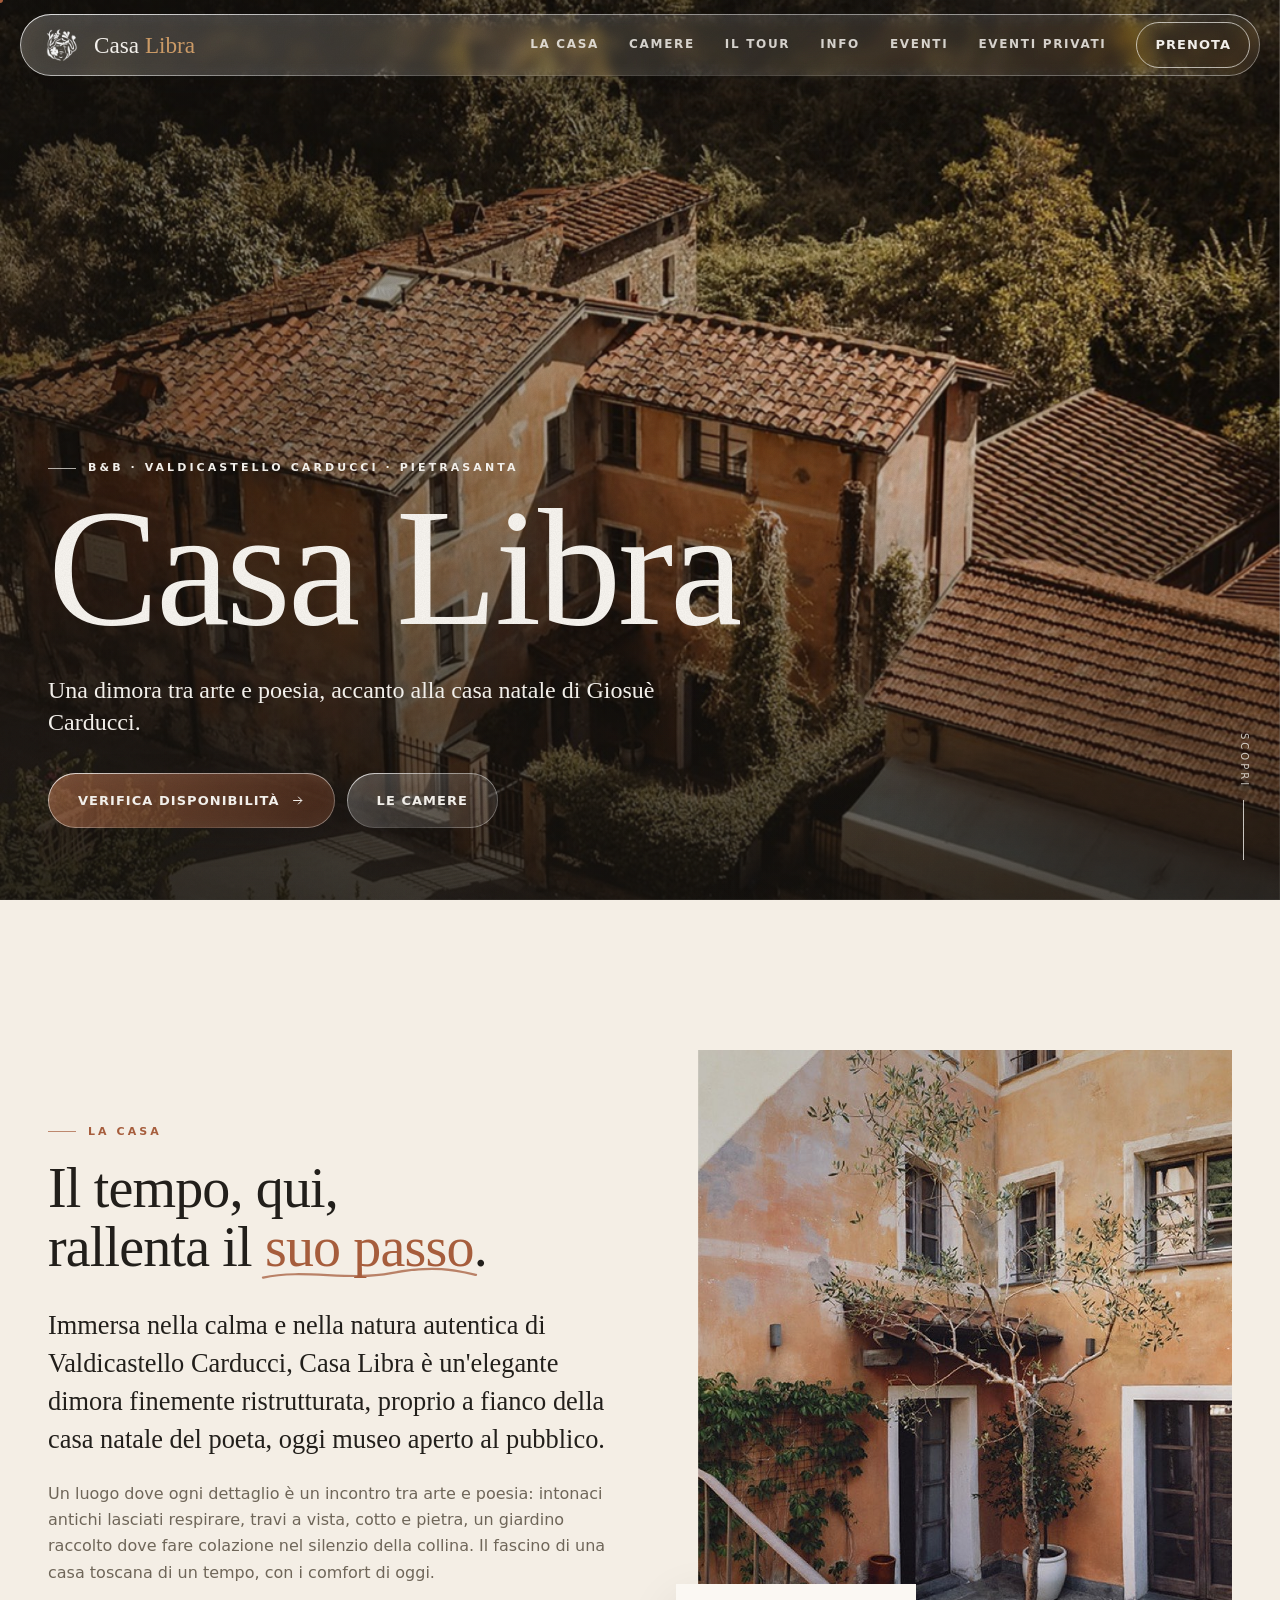
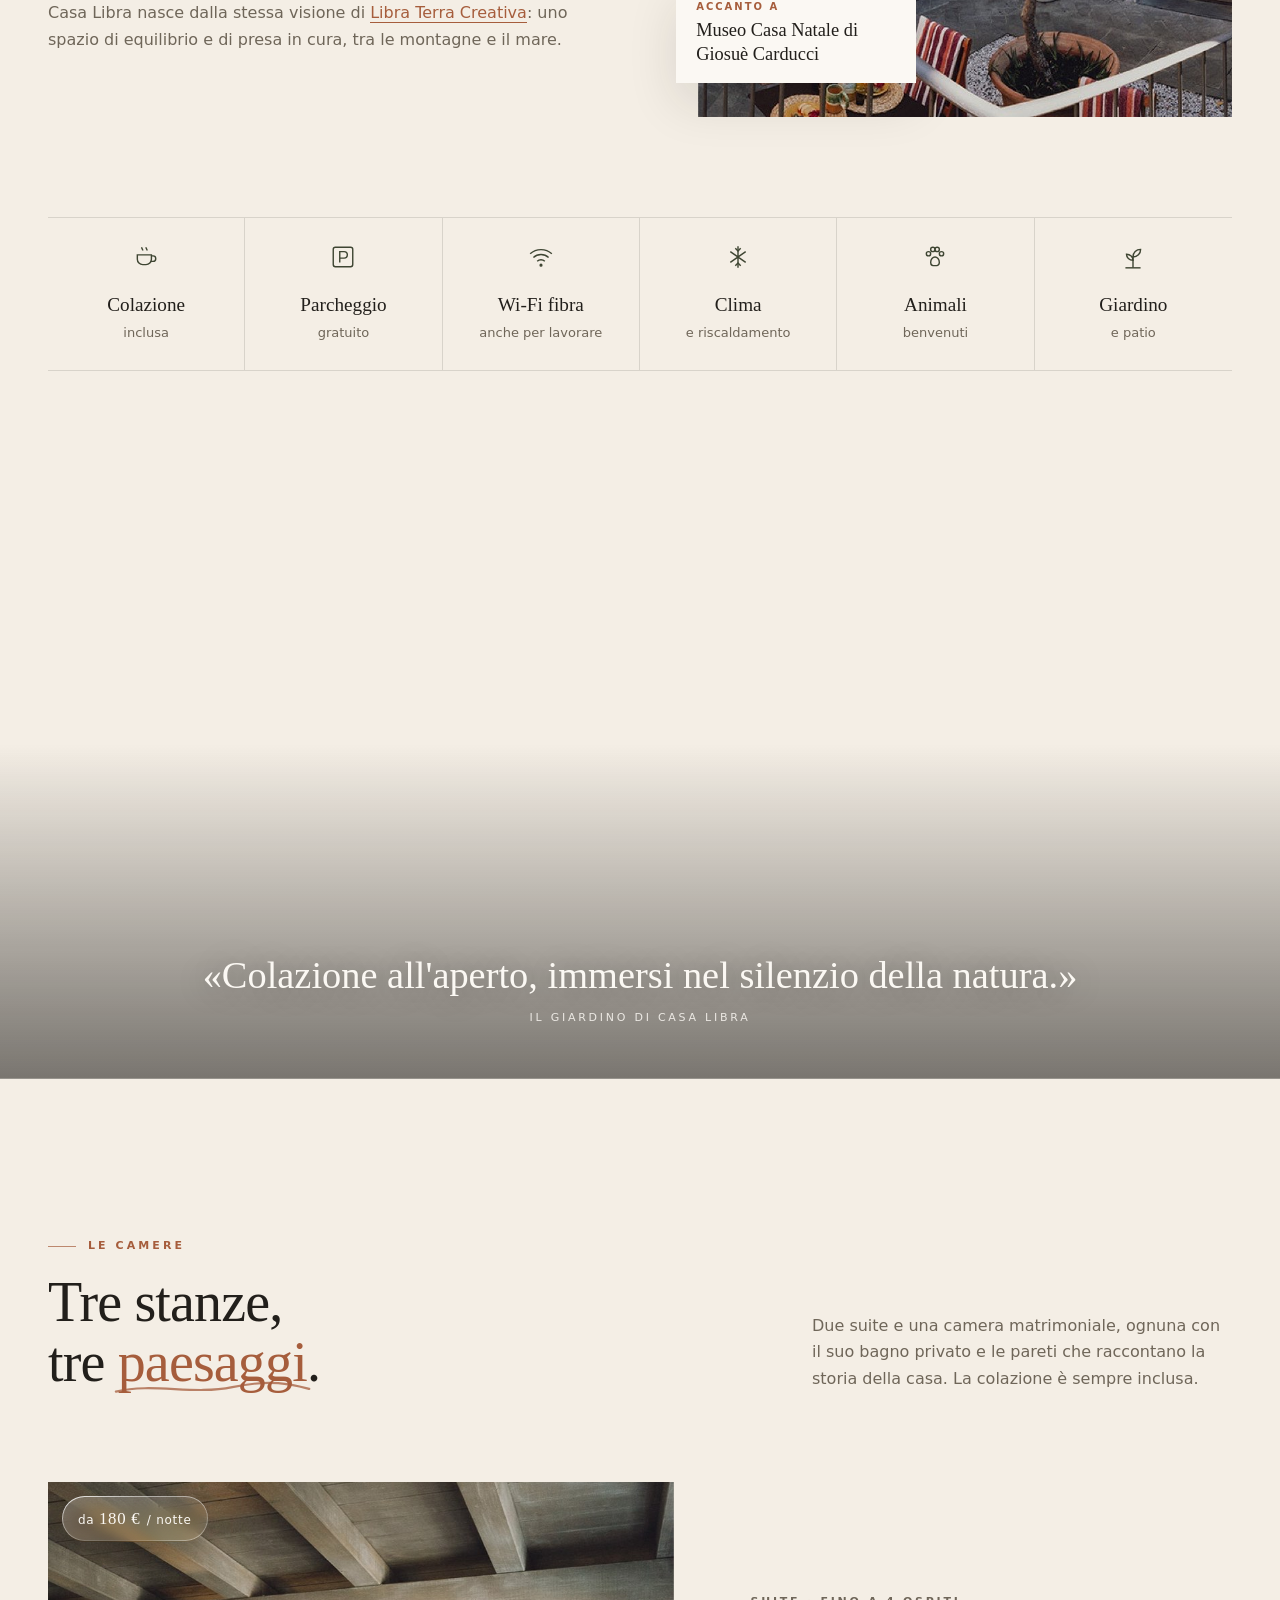
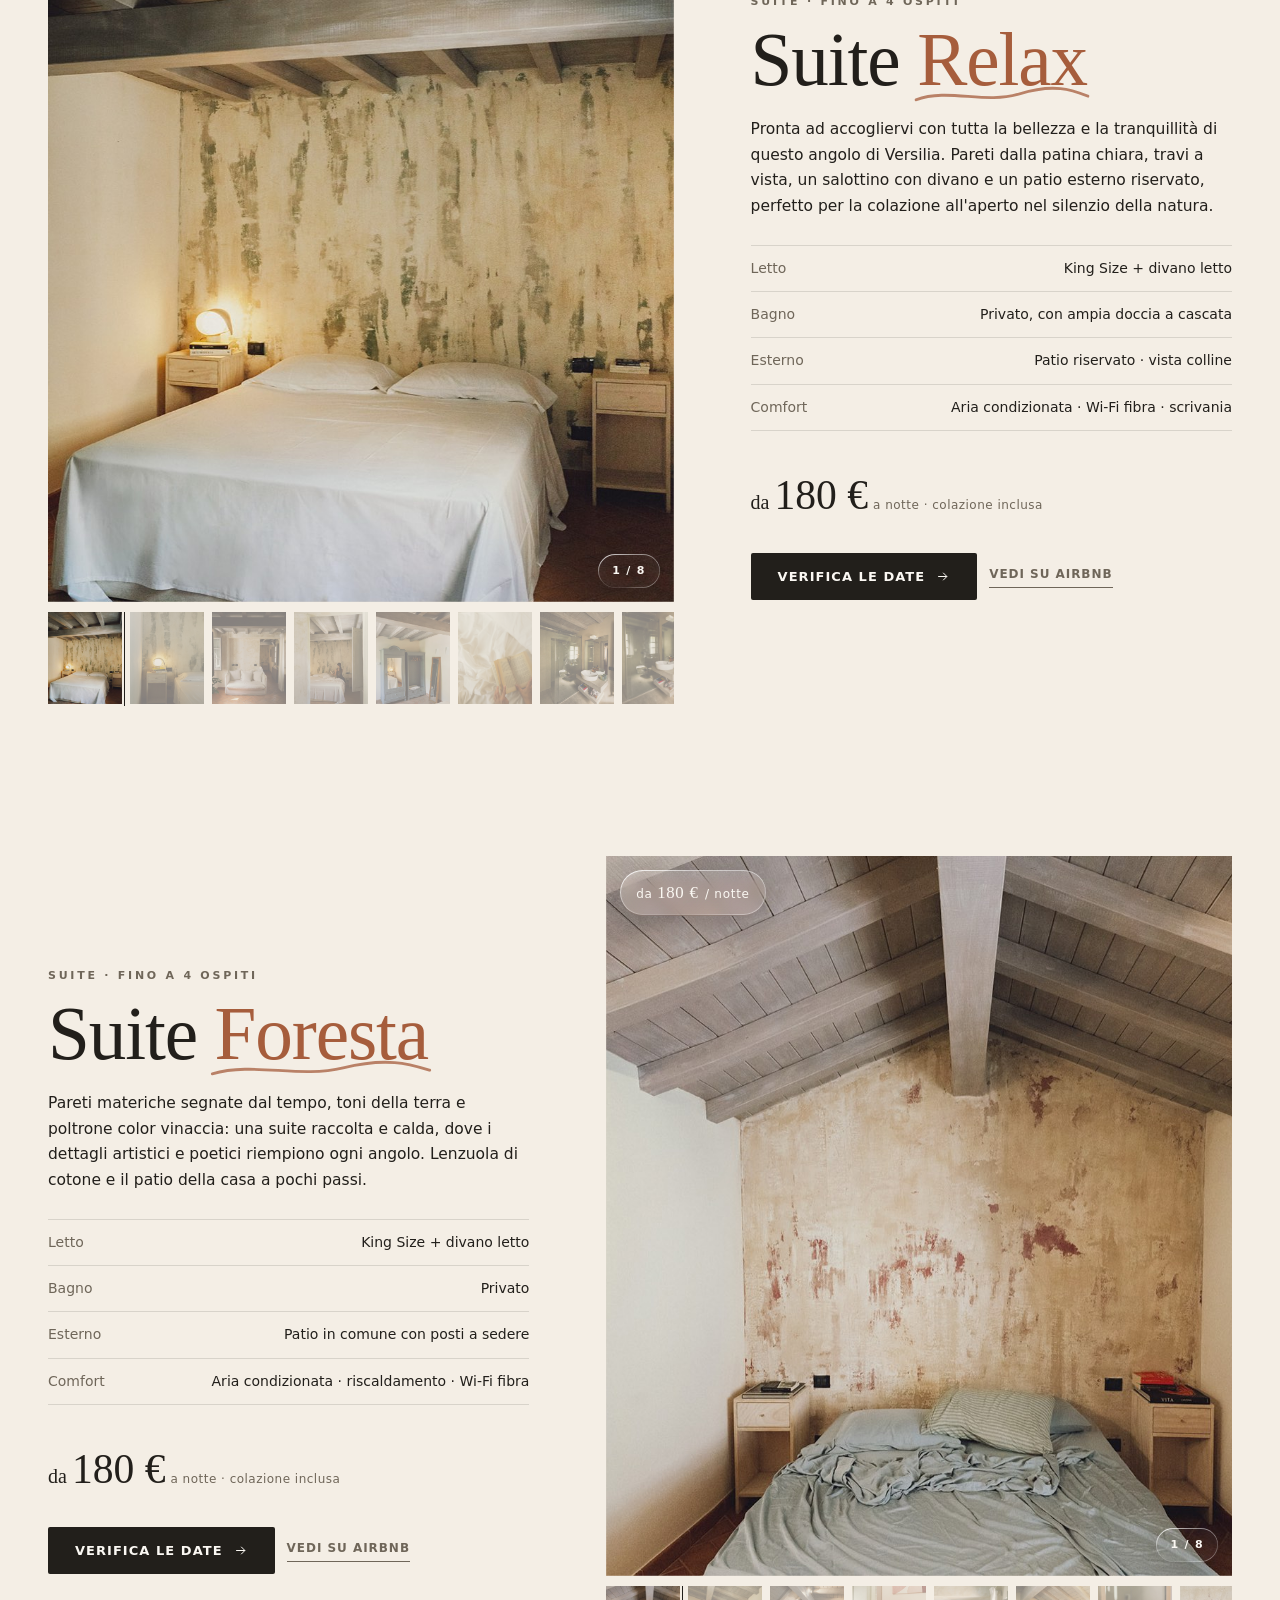
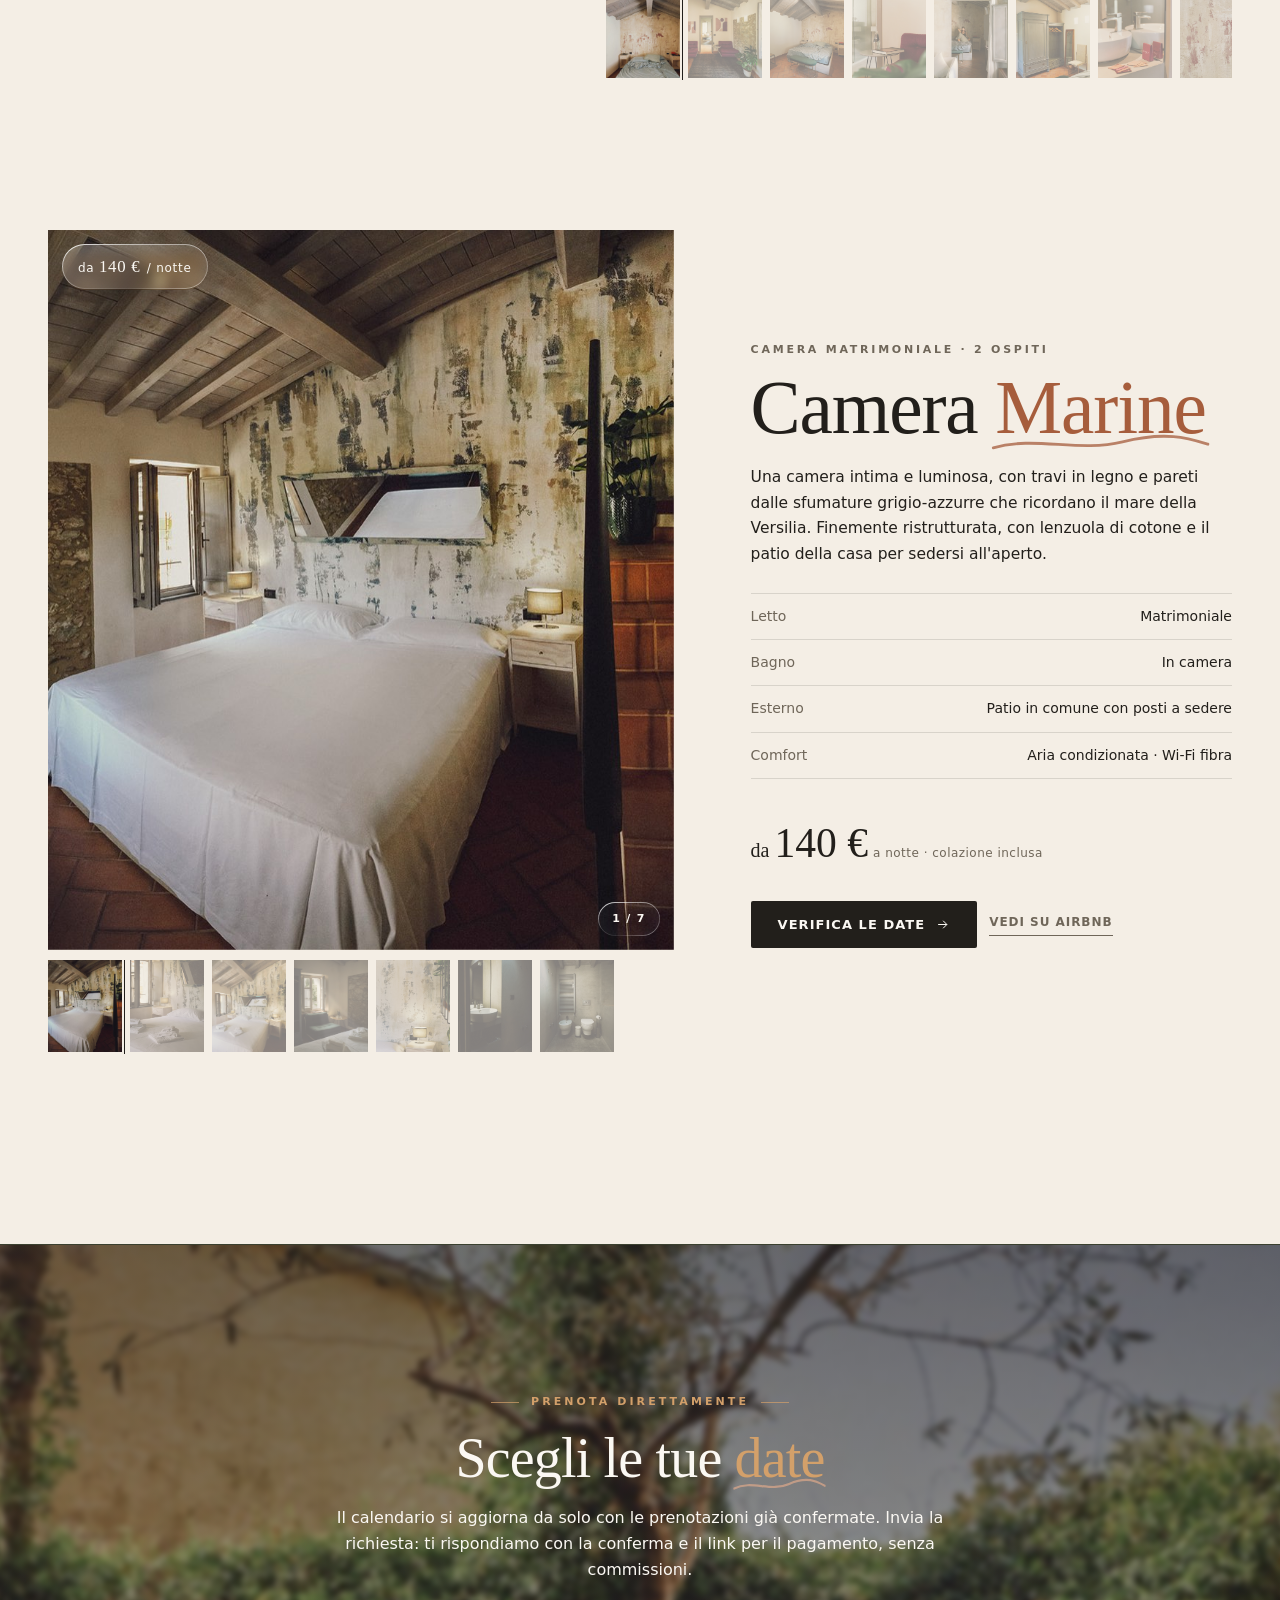
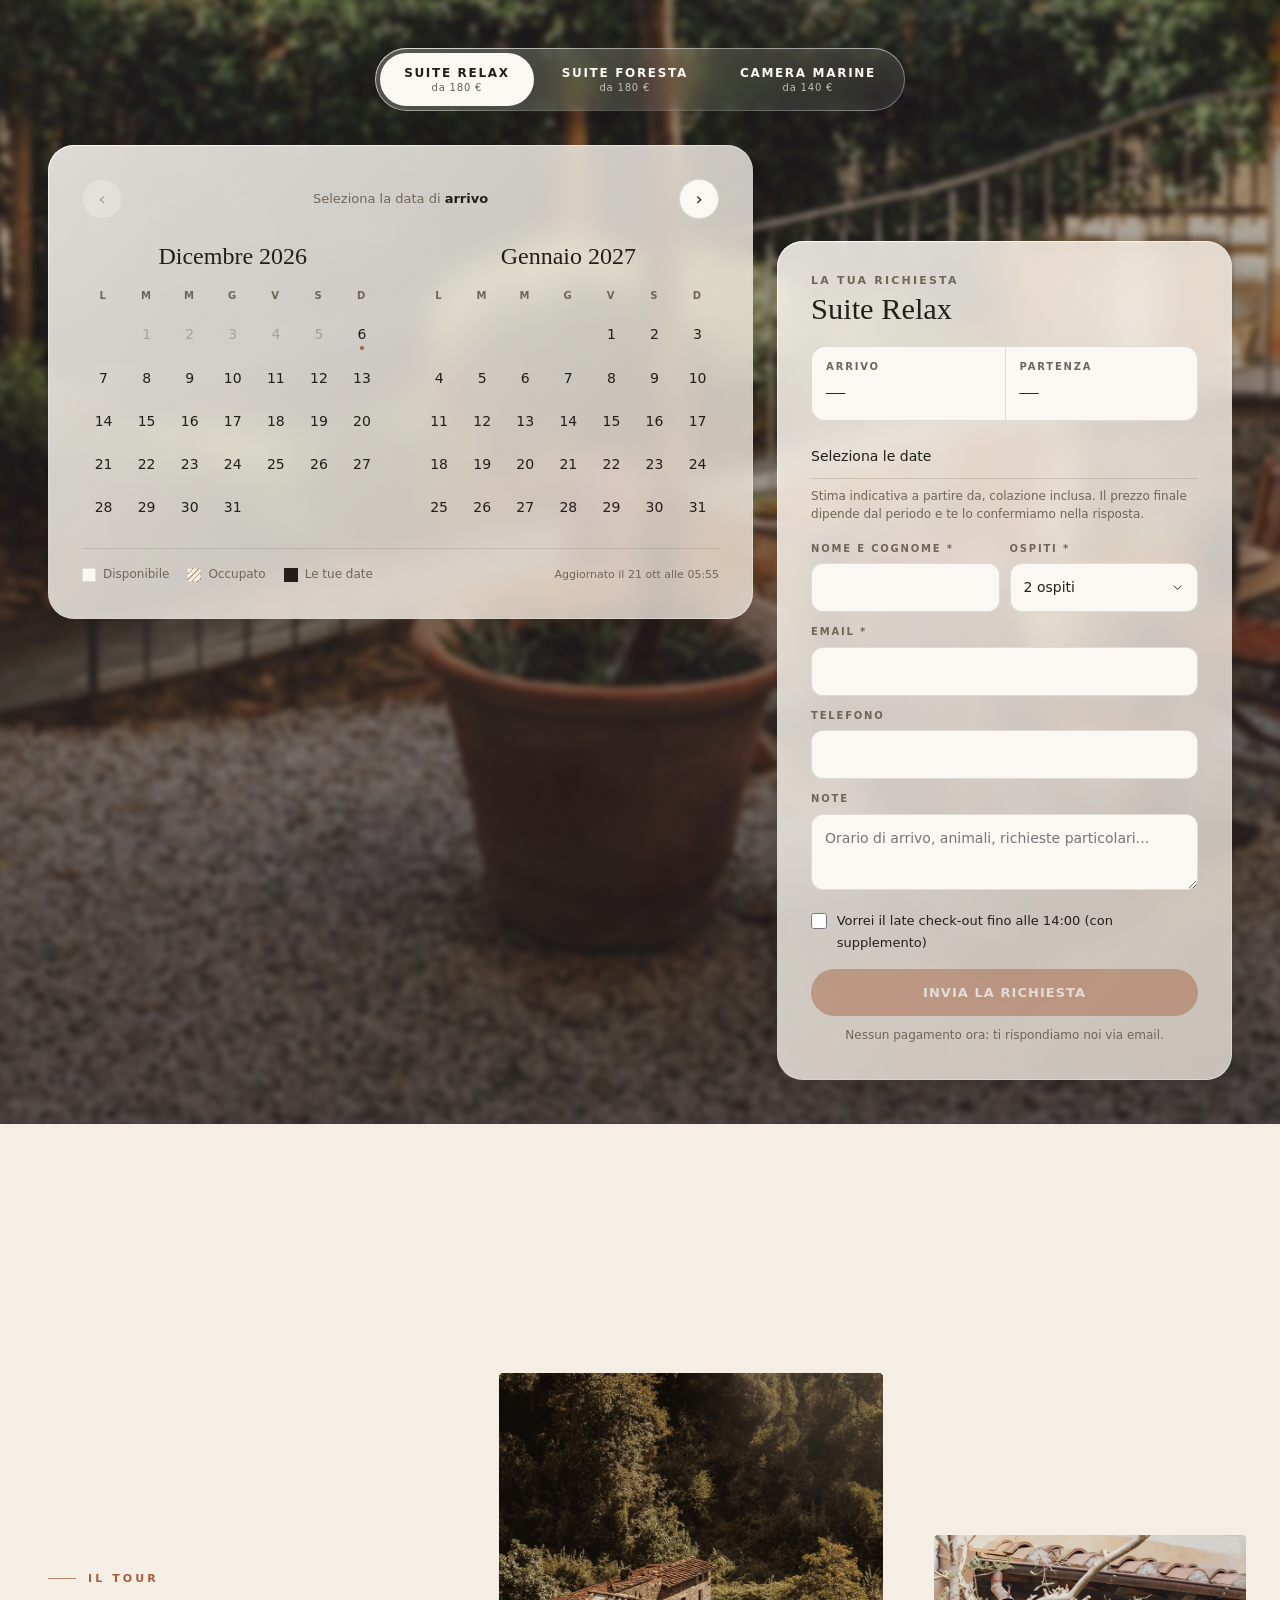
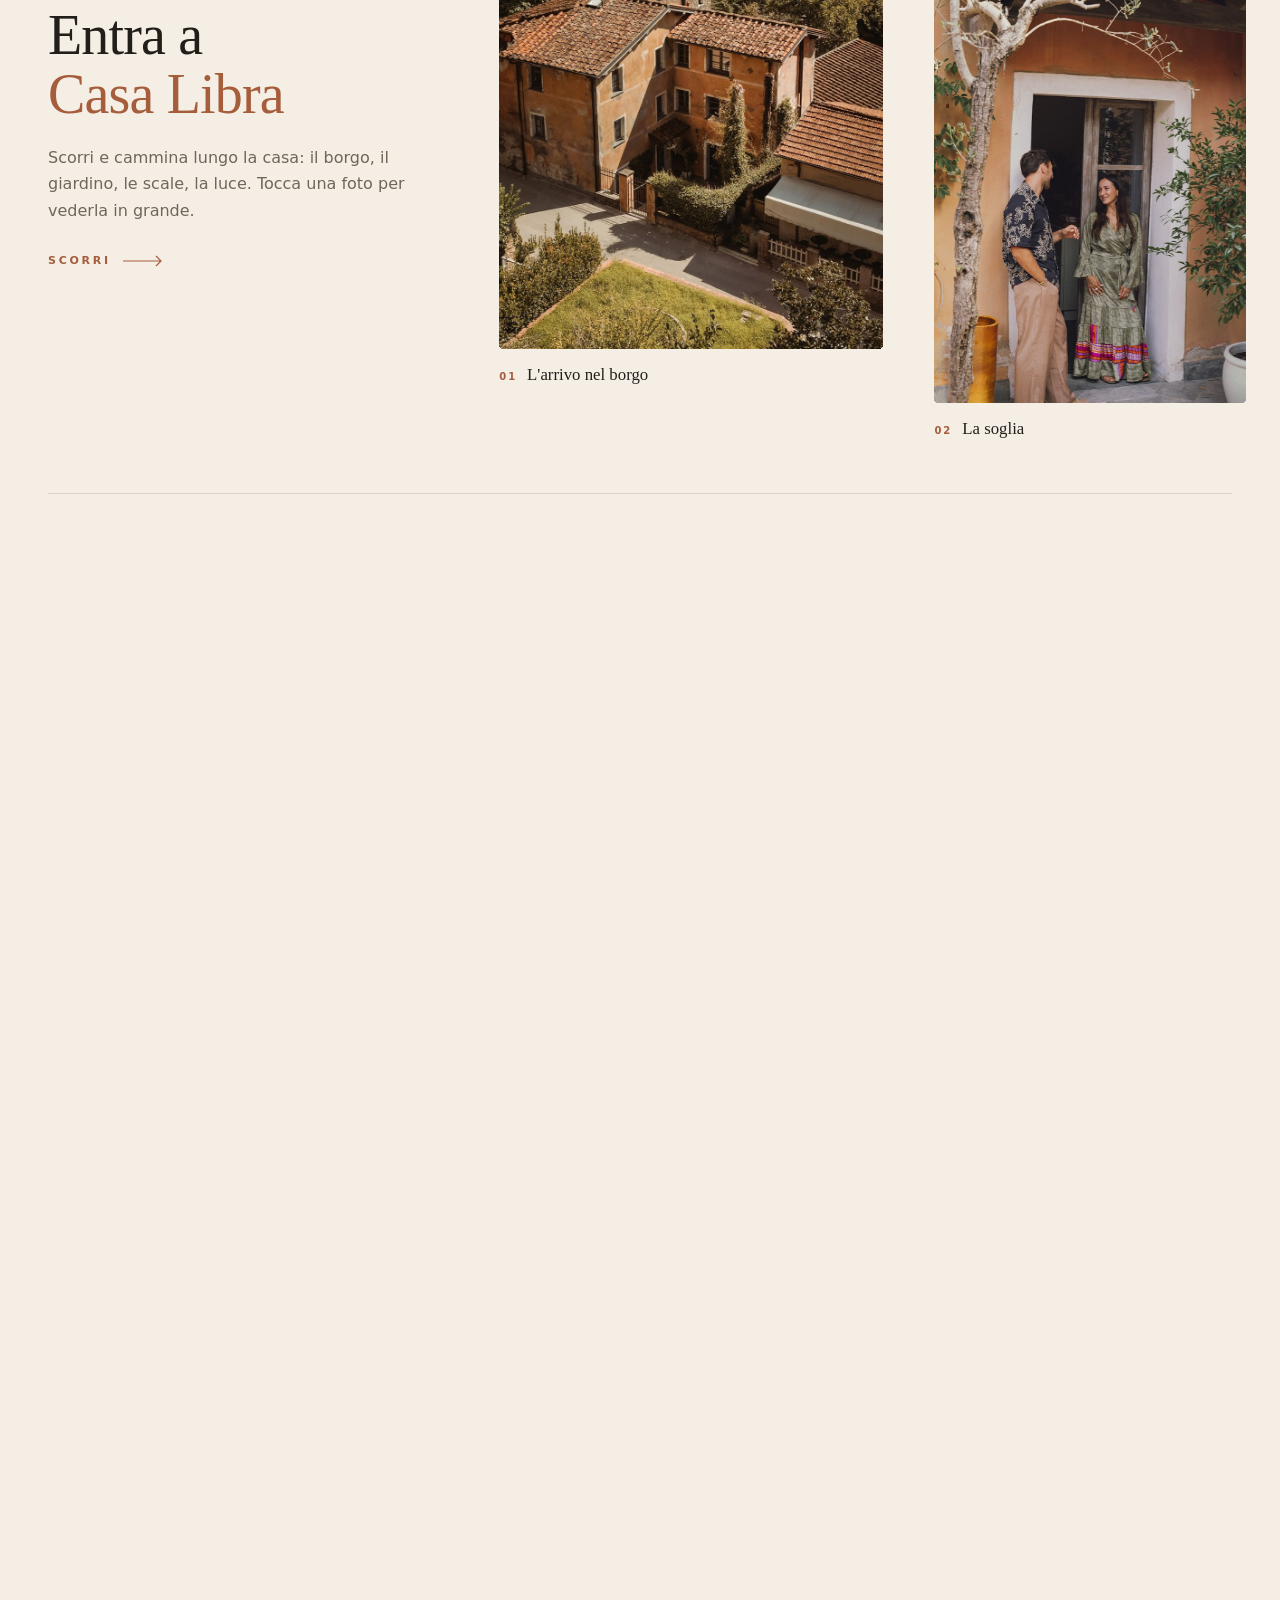
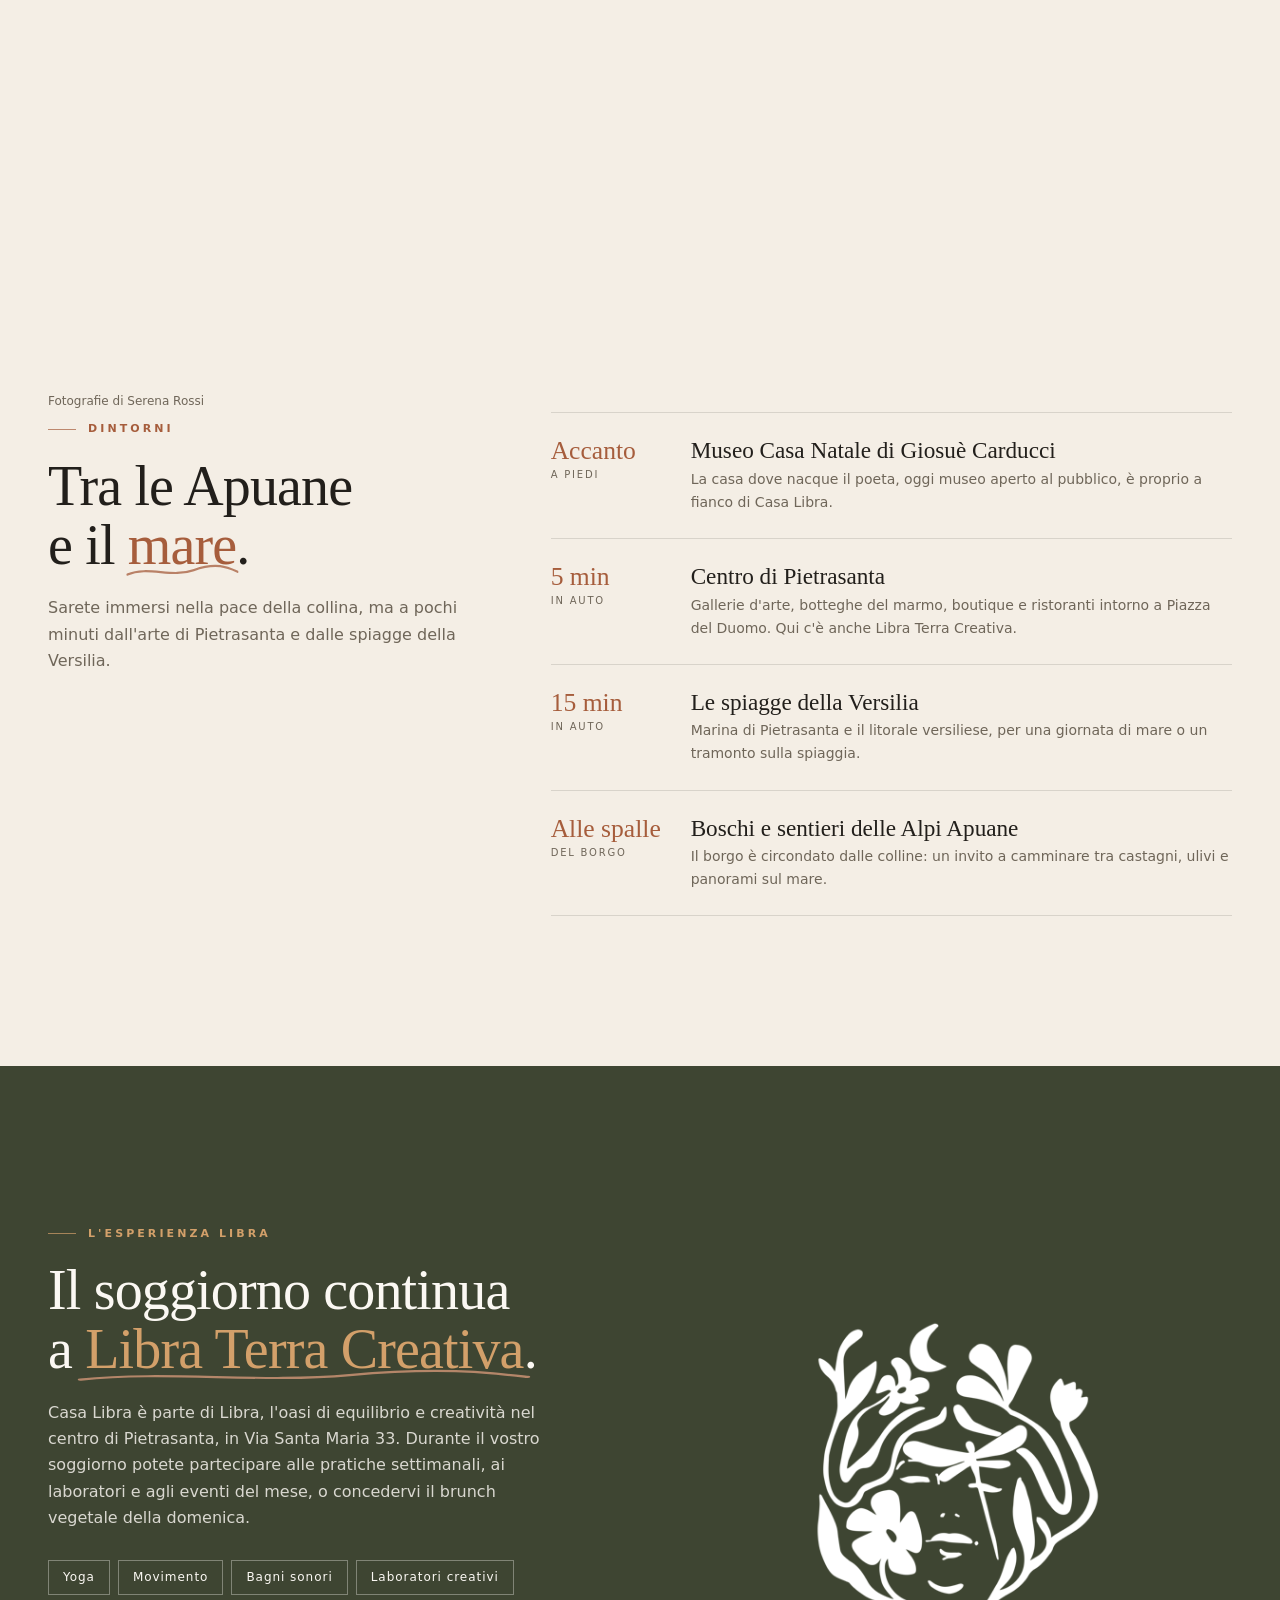
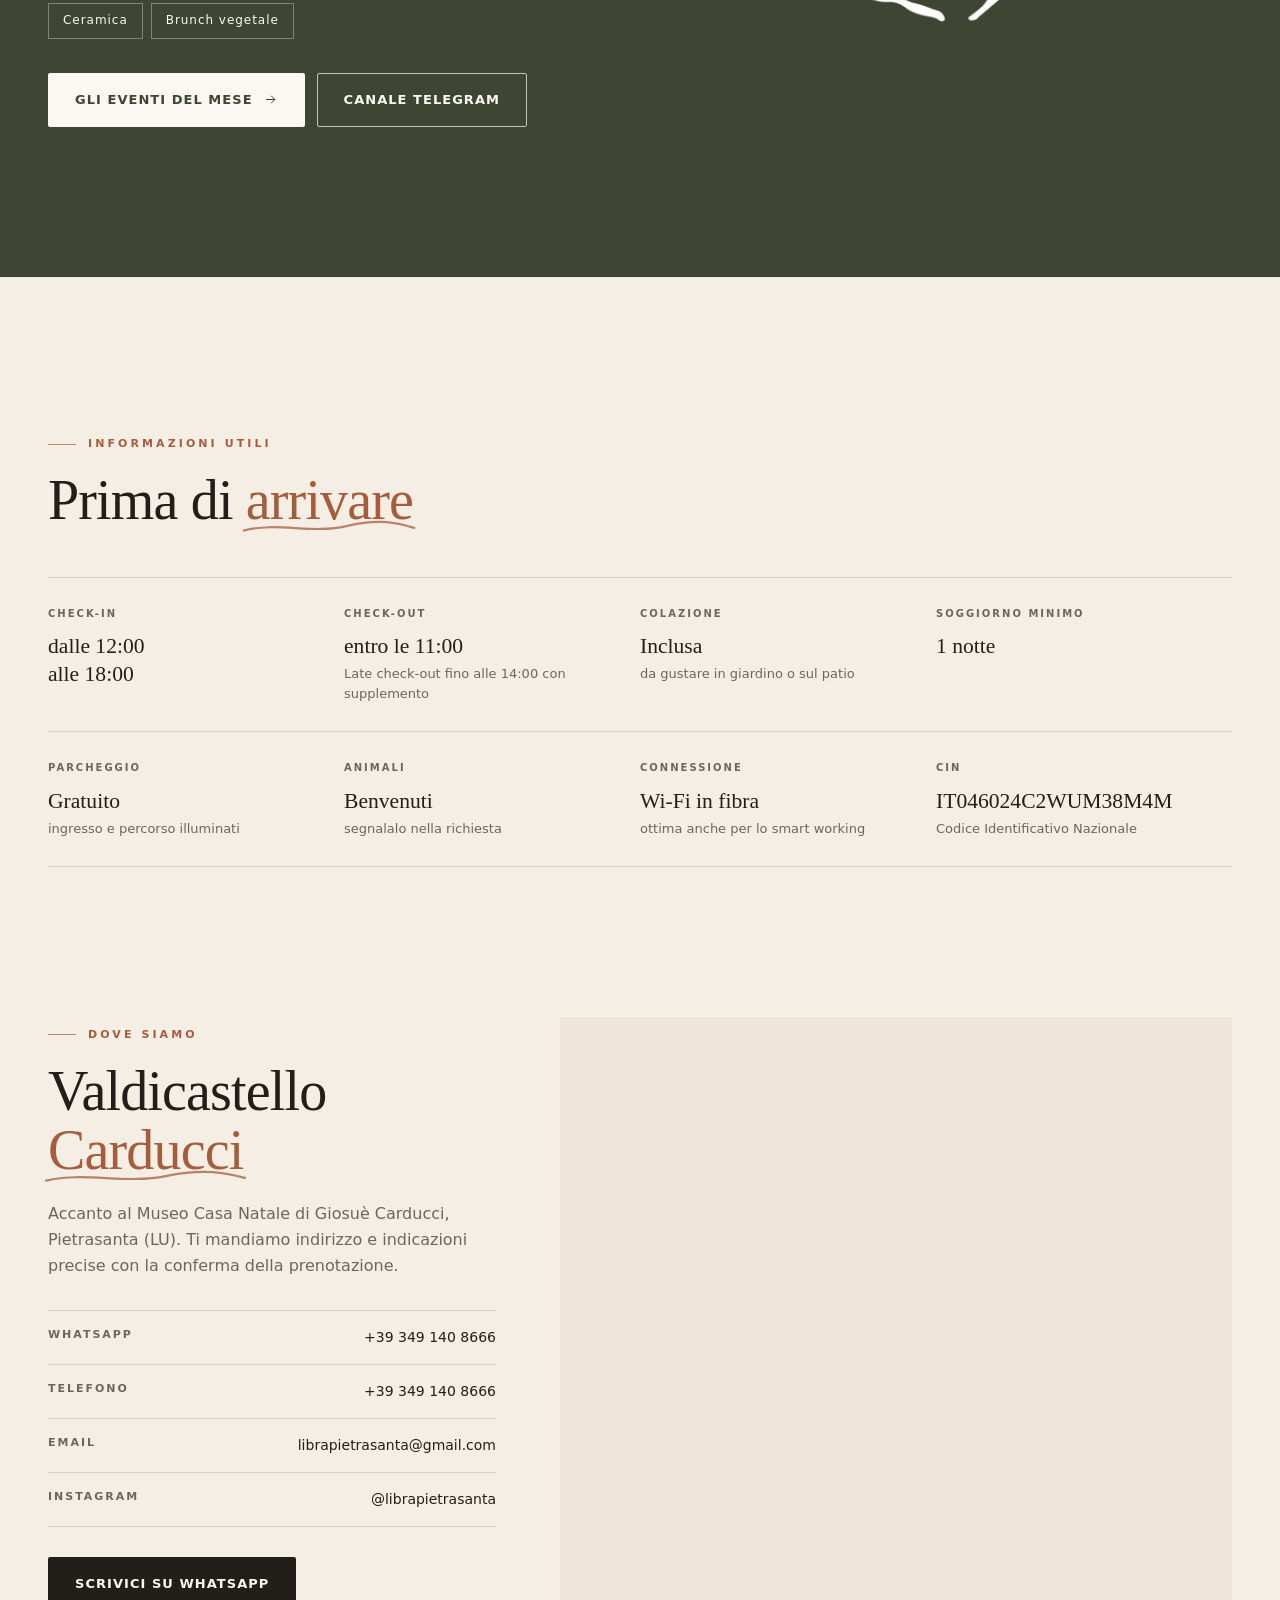
==== casa-libra/index.html @ 786b392a "Add files via upload" ====
<!DOCTYPE html>
<html lang="it">
<head>
<meta charset="UTF-8">
<meta name="viewport" content="width=device-width, initial-scale=1.0">
<title>Casa Libra · B&amp;B a Valdicastello Carducci, Pietrasanta</title>
<meta name="description" content="Casa Libra, B&B di Libra Terra Creativa a Valdicastello Carducci (Pietrasanta), accanto alla casa natale di Giosuè Carducci. Suite Relax, Suite Foresta e Camera Marine, colazione inclusa. Verifica la disponibilità e prenota direttamente.">
<meta property="og:title" content="Casa Libra · Valdicastello Carducci">
<meta property="og:description" content="Una dimora tra arte e poesia, accanto alla casa natale di Giosuè Carducci. Tre camere, colazione inclusa, a 5 minuti da Pietrasanta.">
<meta property="og:image" content="assets/img/facciata.jpg">
<meta property="og:type" content="website">
<meta name="theme-color" content="#F4EEE5">
<link rel="icon" type="image/png" href="assets/pittogramma.png">
<link rel="preconnect" href="https://api.fontshare.com">
<link rel="preconnect" href="https://cdn.fontshare.com" crossorigin>
<link href="https://api.fontshare.com/v2/css?f[]=gambarino@400&display=swap" rel="stylesheet">
<link href="https://api.fontshare.com/v2/css?f[]=satoshi@400,500,700&display=swap" rel="stylesheet">
<script>
  /* Stessa chiave Web3Forms del sito eventi: le richieste arrivano a librapietrasanta@gmail.com */
  var W3F_KEY = "918c6a5b-9a01-4fe4-a0e5-948f123f94e9";
  /* Pagina eventi del mese di Libra Terra Creativa (aggiornala ogni mese) */
  var LIBRA_EVENTI_URL = "/eventi/";
</script>
<style>
:root{
  /* Palette · Casa Libra — dalle foto: intonaci, cotto, pietra, bosco */
  --sand:#F4EEE5;      /* fondo */
  --linen:#FBF8F3;     /* superfici chiare */
  --stone:#E8DFD2;     /* pietra / separatori */
  --clay:#A65D3C;      /* cotto — accento */
  --clay-dark:#7E4127;
  --ochre:#D3A06A;     /* intonaco della facciata */
  --olive:#3E4532;     /* bosco delle Apuane */
  --olive-soft:#6B7258;
  --ink:#221F1B;
  --muted:#6F6659;
  --line:rgba(34,31,27,0.13);
  --serif:'Gambarino',Georgia,serif;
  --sans:'Satoshi',system-ui,sans-serif;
  --ease:cubic-bezier(.2,.7,.3,1);
}
*{margin:0;padding:0;box-sizing:border-box;}
html{scroll-behavior:smooth;}
body{font-family:var(--sans);font-weight:400;font-variant-numeric:lining-nums;background:var(--sand);color:var(--ink);line-height:1.65;-webkit-font-smoothing:antialiased;overflow-x:clip;}
img{display:block;max-width:100%;}
a{color:inherit;text-decoration:none;}
button{font-family:inherit;}
::selection{background:var(--clay);color:var(--linen);}
:focus-visible{outline:2px solid var(--clay);outline-offset:3px;}
.wrap{max-width:1240px;margin:0 auto;padding:0 28px;}
.eyebrow{font-size:11px;letter-spacing:.28em;text-transform:uppercase;font-weight:600;color:var(--clay);display:inline-flex;align-items:center;gap:12px;}
.eyebrow::before{content:'';width:28px;height:1px;background:currentColor;opacity:.7;}
.h2{font-family:var(--serif);font-weight:400;font-size:clamp(2.3rem,5vw,3.8rem);line-height:1.04;letter-spacing:-.01em;margin:18px 0 0;}
.h2 em{font-style:italic;color:var(--clay);}
.lead{font-family:var(--serif);font-size:clamp(1.3rem,2.2vw,1.65rem);line-height:1.45;color:var(--ink);font-weight:400;}
.muted{color:var(--muted);}
section{position:relative;}
section[id]{scroll-margin-top:72px;}
.btn{display:inline-flex;align-items:center;gap:10px;padding:15px 26px;border-radius:2px;font-size:13px;font-weight:600;letter-spacing:.08em;text-transform:uppercase;cursor:pointer;border:1px solid transparent;transition:all .3s var(--ease);}
.btn svg{width:15px;height:15px;transition:transform .3s var(--ease);}
.btn:hover svg{transform:translateX(3px);}
.btn-solid{background:var(--ink);color:var(--linen);}
.btn-solid:hover{background:var(--clay);}
.btn-clay{background:var(--clay);color:var(--linen);}
.btn-clay:hover{background:var(--clay-dark);}
.btn-line{border-color:currentColor;color:inherit;background:transparent;}
.btn-line:hover{background:var(--ink);color:var(--linen);border-color:var(--ink);}
.btn-light{border-color:rgba(251,248,243,.7);color:var(--linen);}
.btn-light:hover{background:var(--linen);color:var(--ink);}

/* NAV */
.nav{position:fixed;inset:0 0 auto;z-index:100;transition:background .4s ease,box-shadow .4s ease,color .4s ease;color:var(--linen);}
.nav-in{display:flex;align-items:center;justify-content:space-between;height:76px;}
.brand{display:flex;align-items:center;gap:12px;}
.brand img{width:40px;height:40px;filter:invert(1);mix-blend-mode:screen;transition:filter .4s ease;}
.brand span{font-family:var(--serif);font-size:1.6rem;font-weight:500;letter-spacing:.01em;}
.brand span em{font-style:italic;font-weight:400;}
.nav-links{display:flex;align-items:center;gap:30px;font-size:12px;font-weight:600;letter-spacing:.14em;text-transform:uppercase;}
.nav-links a:not(.btn){opacity:.85;transition:opacity .2s;}
.nav-links a:not(.btn):hover{opacity:1;}
.nav-links .btn{padding:11px 18px;}
.nav.solid{background:rgba(244,238,229,.96);backdrop-filter:blur(12px);color:var(--ink);box-shadow:0 1px 0 var(--line);}
.nav.solid .brand img{filter:none;mix-blend-mode:multiply;}
.nav.solid .btn-light{border-color:var(--ink);color:var(--ink);}
.nav.solid .btn-light:hover{background:var(--ink);color:var(--linen);}
.burger{display:none;background:none;border:0;color:inherit;cursor:pointer;padding:8px;}
.burger span{display:block;width:24px;height:1.5px;background:currentColor;margin:6px 0;}
.mmenu{display:none;position:fixed;inset:76px 0 auto;z-index:99;background:var(--sand);padding:10px 28px 28px;border-bottom:1px solid var(--line);}
.mmenu.open{display:block;}
.mmenu a{display:block;padding:14px 0;border-bottom:1px solid var(--line);font-family:var(--serif);font-size:1.4rem;}
@media(max-width:900px){.nav-links{display:none;}.burger{display:block;}}

/* HERO */
.hero{height:100svh;min-height:600px;position:relative;color:var(--linen);overflow:hidden;}
.hero picture,.hero img{position:absolute;inset:0;width:100%;height:100%;object-fit:cover;}
.hero img{animation:heroZoom 18s ease-out both;}
@keyframes heroZoom{from{transform:scale(1.08);}to{transform:scale(1);}}
.hero::after{content:'';position:absolute;inset:0;background:linear-gradient(90deg,rgba(20,18,15,.5) 0%,rgba(20,18,15,.15) 55%,rgba(20,18,15,0) 75%),linear-gradient(180deg,rgba(20,18,15,.35) 0%,rgba(20,18,15,0) 30%,rgba(20,18,15,.15) 55%,rgba(20,18,15,.72) 100%);}
.hero-in{position:absolute;inset:auto 0 0;z-index:2;padding-bottom:clamp(40px,8vh,90px);}
.hero .eyebrow{color:var(--linen);}
.hero h1{font-family:var(--serif);font-weight:400;font-size:clamp(4rem,13vw,10.5rem);line-height:.88;letter-spacing:-.02em;margin:18px 0 22px;}
.hero h1 em{font-style:italic;}
.hero p{font-family:var(--serif);font-style:italic;font-size:clamp(1.25rem,2.3vw,1.7rem);max-width:620px;line-height:1.35;opacity:.95;}
.hero-cta{display:flex;gap:12px;flex-wrap:wrap;margin-top:34px;}
.hero-scroll{position:absolute;right:28px;bottom:40px;z-index:2;writing-mode:vertical-rl;font-size:10px;letter-spacing:.3em;text-transform:uppercase;opacity:.8;display:flex;align-items:center;gap:12px;}
.hero-scroll::after{content:'';width:1px;height:60px;background:currentColor;animation:scrollLine 2.4s ease-in-out infinite;transform-origin:top;}
@keyframes scrollLine{0%{transform:scaleY(0);}50%{transform:scaleY(1);}100%{transform:scaleY(0);transform-origin:bottom;}}
@media(max-width:700px){.hero-scroll{display:none;}}

/* LA CASA */
.casa{padding:clamp(90px,12vw,150px) 0;}
.casa-grid{display:grid;grid-template-columns:1.05fr 1fr;gap:clamp(40px,7vw,100px);align-items:center;}
.casa-text .lead{margin:28px 0 22px;}
.casa-text p+p{margin-top:14px;}
.casa-img{position:relative;}
.casa-img img{width:100%;aspect-ratio:4/5;object-fit:cover;}
.casa-img .tag{position:absolute;left:-22px;bottom:34px;background:var(--linen);padding:16px 20px;font-family:var(--serif);font-style:italic;font-size:1.15rem;line-height:1.3;max-width:240px;box-shadow:0 20px 50px rgba(34,31,27,.12);}
.casa-img .tag small{display:block;font-family:var(--sans);font-style:normal;font-size:10px;letter-spacing:.2em;text-transform:uppercase;color:var(--clay);margin-bottom:6px;font-weight:600;}
@media(max-width:900px){.casa-grid{grid-template-columns:1fr;}.casa-img .tag{left:16px;}}
.servizi{display:grid;grid-template-columns:repeat(6,1fr);border-top:1px solid var(--line);border-bottom:1px solid var(--line);margin-top:clamp(60px,8vw,100px);}
.servizio{padding:26px 14px;text-align:center;border-right:1px solid var(--line);font-size:13px;color:var(--muted);}
.servizio:last-child{border-right:0;}
.servizio svg{width:26px;height:26px;margin:0 auto 12px;stroke:var(--olive);fill:none;stroke-width:1.3;}
.servizio b{display:block;font-family:var(--serif);font-weight:500;font-size:1.2rem;color:var(--ink);margin-bottom:2px;}
@media(max-width:900px){.servizi{grid-template-columns:repeat(3,1fr);}.servizio:nth-child(3){border-right:0;}.servizio:nth-child(-n+3){border-bottom:1px solid var(--line);}}
@media(max-width:520px){.servizi{grid-template-columns:repeat(2,1fr);}.servizio{border-right:1px solid var(--line)!important;border-bottom:1px solid var(--line);}.servizio:nth-child(2n){border-right:0!important;}.servizio:nth-last-child(-n+2){border-bottom:0;}}

/* PANORAMA */
.panorama{height:clamp(320px,62vh,640px);background:center/cover no-repeat;background-attachment:fixed;position:relative;}
.panorama blockquote{position:absolute;inset:auto 0 0;padding:0 28px clamp(30px,6vh,60px);color:var(--linen);font-family:var(--serif);font-style:italic;font-size:clamp(1.5rem,3.2vw,2.4rem);line-height:1.25;text-align:center;text-shadow:0 2px 30px rgba(0,0,0,.4);}
.panorama blockquote small{display:block;font-family:var(--sans);font-style:normal;font-size:11px;letter-spacing:.25em;text-transform:uppercase;margin-top:12px;opacity:.85;}
.panorama::before{content:'';position:absolute;inset:0;background:linear-gradient(180deg,transparent 40%,rgba(20,18,15,.55));}
@media(max-width:900px),(prefers-reduced-motion:reduce){.panorama{background-attachment:scroll;}}

/* CAMERE */
.camere{padding:clamp(90px,12vw,150px) 0 40px;}
.camere-head{display:flex;justify-content:space-between;align-items:flex-end;gap:30px;flex-wrap:wrap;margin-bottom:clamp(50px,7vw,90px);}
.camere-head p{max-width:420px;}
.room{display:grid;grid-template-columns:1.3fr 1fr;gap:clamp(36px,6vw,90px);align-items:center;margin-bottom:clamp(90px,12vw,150px);}
.room.flip{grid-template-columns:1fr 1.3fr;}
.room.flip .room-media{order:2;}
.room-media,.room-body{min-width:0;}
.room-main{position:relative;overflow:hidden;aspect-ratio:4/5;max-height:80vh;width:100%;background:var(--stone);cursor:zoom-in;}
.room-main img{width:100%;height:100%;object-fit:cover;transition:opacity .45s ease,transform 1.2s var(--ease);}
.room-main:hover img{transform:scale(1.03);}
.room-main img.fading{opacity:0;}
.room-main .count{position:absolute;right:14px;bottom:14px;background:rgba(251,248,243,.92);padding:6px 11px;font-size:11px;letter-spacing:.12em;font-weight:600;}
.room-thumbs{display:flex;gap:8px;margin-top:10px;overflow-x:auto;scrollbar-width:none;padding-bottom:2px;}
.room-thumbs::-webkit-scrollbar{display:none;}
.room-thumbs button{flex:0 0 74px;height:92px;border:0;padding:0;cursor:pointer;opacity:.5;transition:opacity .25s;background:var(--stone);}
.room-thumbs button img{width:100%;height:100%;object-fit:cover;}
.room-thumbs button.on,.room-thumbs button:hover{opacity:1;}
.room-thumbs button.on{outline:1px solid var(--ink);outline-offset:2px;}
.room-kind{font-size:11px;letter-spacing:.25em;text-transform:uppercase;color:var(--muted);font-weight:600;}
.room h3{font-family:var(--serif);font-weight:400;font-size:clamp(3rem,6.5vw,5.2rem);line-height:.95;margin:10px 0 22px;}
.room h3 em{font-style:italic;color:var(--clay);}
.room-desc{font-size:15.5px;color:var(--ink);max-width:470px;}
.room-feat{list-style:none;margin:26px 0 30px;border-top:1px solid var(--line);}
.room-feat li{display:flex;justify-content:space-between;gap:20px;padding:11px 0;border-bottom:1px solid var(--line);font-size:14px;}
.room-feat li span:first-child{color:var(--muted);}
.room-feat li span:last-child{text-align:right;}
.room-price{font-family:var(--serif);font-size:1.25rem;margin-bottom:24px;}
.room-price b{font-size:2.6rem;font-weight:500;}
.room-price small{font-family:var(--sans);font-size:12px;color:var(--muted);letter-spacing:.04em;}
.room-actions{display:flex;gap:12px;flex-wrap:wrap;}
.room-actions a.airbnb{font-size:12px;letter-spacing:.08em;text-transform:uppercase;font-weight:600;align-self:center;border-bottom:1px solid currentColor;padding-bottom:2px;color:var(--muted);}
.room-actions a.airbnb:hover{color:var(--clay);}
@media(max-width:900px){.room,.room.flip{grid-template-columns:1fr;}.room.flip .room-media{order:0;}.room-main{aspect-ratio:4/4.6;}}

/* PRENOTA */
.prenota{background:var(--linen);padding:clamp(90px,11vw,140px) 0;border-top:1px solid var(--line);}
.prenota-head{text-align:center;max-width:640px;margin:0 auto clamp(40px,6vw,64px);}
.prenota-head .eyebrow::after{content:'';width:28px;height:1px;background:currentColor;opacity:.7;}
.prenota-head p{margin-top:16px;}
.room-tabs{display:flex;justify-content:center;gap:0;margin:0 auto 34px;border:1px solid var(--ink);width:max-content;max-width:100%;}
.room-tabs button{background:transparent;border:0;padding:13px 24px;font-size:12px;font-weight:600;letter-spacing:.14em;text-transform:uppercase;cursor:pointer;color:var(--ink);transition:all .25s;white-space:nowrap;}
.room-tabs button+button{border-left:1px solid var(--ink);}
.room-tabs button.on{background:var(--ink);color:var(--linen);}
.room-tabs button small{display:block;font-size:10px;letter-spacing:.08em;text-transform:none;font-weight:500;opacity:.7;margin-top:2px;}
@media(max-width:560px){.room-tabs{width:100%;}.room-tabs button{flex:1;padding:12px 6px;font-size:11px;letter-spacing:.08em;}}
.booking{display:grid;grid-template-columns:1.55fr 1fr;gap:24px;align-items:start;}
@media(max-width:980px){.booking{grid-template-columns:1fr;}}
.cal-card,.sum-card{background:var(--sand);border:1px solid var(--line);padding:clamp(20px,3vw,34px);}
.cal-top{display:flex;align-items:center;justify-content:space-between;margin-bottom:18px;gap:10px;}
.cal-top button{width:40px;height:40px;border:1px solid var(--line);background:var(--linen);cursor:pointer;font-size:18px;color:var(--ink);transition:all .2s;}
.cal-top button:hover:not(:disabled){border-color:var(--ink);}
.cal-top button:disabled{opacity:.3;cursor:not-allowed;}
.cal-hint{font-size:13px;color:var(--muted);text-align:center;flex:1;}
.cal-hint b{color:var(--ink);font-weight:600;}
.months{display:grid;grid-template-columns:1fr 1fr;gap:34px;}
@media(max-width:700px){.months{grid-template-columns:1fr;}.months .month:nth-child(2){display:none;}}
.month h4{font-family:var(--serif);font-weight:500;font-size:1.5rem;text-align:center;margin-bottom:12px;text-transform:capitalize;}
.dow,.days{display:grid;grid-template-columns:repeat(7,1fr);}
.dow span{font-size:10px;letter-spacing:.15em;text-transform:uppercase;text-align:center;color:var(--muted);padding-bottom:8px;font-weight:600;}
.day{aspect-ratio:1/1;border:0;background:transparent;font-size:14px;color:var(--ink);cursor:pointer;position:relative;display:grid;place-items:center;transition:background .15s,color .15s;font-variant-numeric:tabular-nums;}
.day:hover:not(:disabled){background:var(--stone);}
.day:disabled{cursor:default;}
.day.past{color:rgba(34,31,27,.25);}
.day.booked{color:rgba(34,31,27,.35);text-decoration:line-through;text-decoration-color:var(--clay);background:repeating-linear-gradient(135deg,transparent 0 6px,rgba(166,93,60,.07) 6px 7px);}
.day.blocked{color:rgba(34,31,27,.3);}
.day.today::after{content:'';position:absolute;bottom:6px;left:50%;width:4px;height:4px;margin-left:-2px;border-radius:50%;background:var(--clay);}
.day.in-range{background:rgba(166,93,60,.13);}
.day.start,.day.end{background:var(--ink)!important;color:var(--linen)!important;text-decoration:none;}
.day.checkout-ok{color:var(--ink);text-decoration:none;}
.legend{display:flex;gap:18px;flex-wrap:wrap;margin-top:20px;font-size:12px;color:var(--muted);border-top:1px solid var(--line);padding-top:16px;}
.legend span{display:inline-flex;align-items:center;gap:7px;}
.legend i{width:14px;height:14px;display:inline-block;border:1px solid var(--line);}
.legend i.l-free{background:var(--linen);}
.legend i.l-booked{background:repeating-linear-gradient(135deg,var(--sand) 0 3px,rgba(166,93,60,.4) 3px 4px);}
.legend i.l-sel{background:var(--ink);}
.updated{margin-left:auto;font-size:11px;}
.sum-card{position:sticky;top:96px;}
@media(max-width:980px){.sum-card{position:static;}}
.sum-room{font-family:var(--serif);font-size:1.9rem;line-height:1.1;}
.sum-room small{display:block;font-family:var(--sans);font-size:11px;letter-spacing:.2em;text-transform:uppercase;color:var(--muted);margin-bottom:6px;font-weight:600;}
.sum-dates{display:grid;grid-template-columns:1fr 1fr;border:1px solid var(--line);margin:20px 0 14px;background:var(--linen);}
.sum-dates div{padding:12px 14px;}
.sum-dates div+div{border-left:1px solid var(--line);}
.sum-dates label{display:block;font-size:10px;letter-spacing:.18em;text-transform:uppercase;color:var(--muted);font-weight:600;}
.sum-dates span{font-family:var(--serif);font-size:1.2rem;}
.sum-est{display:flex;justify-content:space-between;align-items:baseline;font-size:14px;padding:10px 0;border-bottom:1px solid var(--line);}
.sum-est b{font-family:var(--serif);font-size:1.5rem;font-weight:500;}
.sum-note{font-size:12px;color:var(--muted);margin:8px 0 18px;line-height:1.5;}
.field{margin-bottom:12px;}
.field label{display:block;font-size:10px;letter-spacing:.18em;text-transform:uppercase;color:var(--muted);font-weight:600;margin-bottom:6px;}
.field input,.field select,.field textarea{width:100%;padding:12px 13px;border:1px solid var(--line);background:var(--linen);font:inherit;font-size:14px;color:var(--ink);border-radius:0;-webkit-appearance:none;appearance:none;transition:border-color .2s;}
.field select{background-image:url("data:image/svg+xml,%3Csvg xmlns='http://www.w3.org/2000/svg' viewBox='0 0 24 24' fill='none' stroke='%23221F1B' stroke-width='1.5'%3E%3Cpath d='M6 9l6 6 6-6'/%3E%3C/svg%3E");background-repeat:no-repeat;background-position:right 12px center;background-size:15px;padding-right:36px;}
.field input:focus,.field select:focus,.field textarea:focus{outline:none;border-color:var(--ink);}
.field textarea{min-height:76px;resize:vertical;}
.row2{display:grid;grid-template-columns:1fr 1fr;gap:10px;}
.check{display:flex;gap:10px;align-items:flex-start;font-size:13px;margin:4px 0 16px;cursor:pointer;}
.check input{width:16px;height:16px;margin-top:3px;accent-color:var(--ink);}
.submit{width:100%;justify-content:center;}
.submit:disabled{opacity:.45;cursor:not-allowed;}
.form-msg{font-size:12px;color:var(--muted);text-align:center;margin-top:10px;}
.form-err{color:var(--clay-dark);font-size:13px;margin-top:10px;display:none;}
.done{display:none;text-align:center;padding:30px 0 10px;}
.done .tick{width:56px;height:56px;border:1px solid var(--ink);border-radius:50%;display:grid;place-items:center;margin:0 auto 16px;font-size:22px;}
.done h4{font-family:var(--serif);font-size:1.9rem;font-weight:400;margin-bottom:8px;}

/* GALLERIA */
.galleria{padding:clamp(90px,12vw,150px) 0;}
.galleria-head{display:flex;justify-content:space-between;align-items:flex-end;flex-wrap:wrap;gap:20px;margin-bottom:46px;}
.masonry{columns:3;column-gap:12px;}
.masonry button{display:block;width:100%;margin:0 0 12px;break-inside:avoid;border:0;padding:0;background:var(--stone);cursor:zoom-in;overflow:hidden;}
.masonry img{width:100%;height:auto;transition:transform 1s var(--ease),opacity .3s;}
.masonry button:hover img{transform:scale(1.04);}
@media(max-width:900px){.masonry{columns:2;}}
.credit{font-size:12px;color:var(--muted);margin-top:18px;}

/* LIGHTBOX */
.lb{position:fixed;inset:0;z-index:300;background:rgba(20,18,15,.96);display:none;align-items:center;justify-content:center;}
.lb.open{display:flex;animation:fade .25s ease;}
@keyframes fade{from{opacity:0;}to{opacity:1;}}
.lb img{max-width:92vw;max-height:86vh;object-fit:contain;}
.lb button{position:absolute;background:none;border:0;color:var(--linen);cursor:pointer;font-size:30px;width:56px;height:56px;opacity:.75;transition:opacity .2s;}
.lb button:hover{opacity:1;}
.lb .x{top:14px;right:14px;}
.lb .pv{left:10px;top:50%;margin-top:-28px;}
.lb .nx{right:10px;top:50%;margin-top:-28px;}
.lb .cap{position:absolute;bottom:18px;left:0;right:0;text-align:center;color:rgba(251,248,243,.7);font-size:12px;letter-spacing:.15em;text-transform:uppercase;}

/* DINTORNI */
.dintorni{padding:0 0 clamp(90px,12vw,150px);}
.dint-grid{display:grid;grid-template-columns:1fr 1.6fr;gap:clamp(40px,6vw,90px);align-items:start;}
.dint-list{border-top:1px solid var(--line);}
.dint-item{display:grid;grid-template-columns:120px 1fr;gap:20px;padding:24px 0;border-bottom:1px solid var(--line);}
.dint-item .km{font-family:var(--serif);font-size:1.6rem;line-height:1.1;color:var(--clay);}
.dint-item .km small{display:block;font-family:var(--sans);font-size:10px;letter-spacing:.18em;text-transform:uppercase;color:var(--muted);margin-top:4px;}
.dint-item h4{font-family:var(--serif);font-weight:500;font-size:1.45rem;line-height:1.15;margin-bottom:4px;}
.dint-item p{font-size:14px;color:var(--muted);}
@media(max-width:900px){.dint-grid{grid-template-columns:1fr;}.dint-item{grid-template-columns:90px 1fr;}}

/* ESPERIENZA LIBRA */
.libra{background:var(--olive);color:var(--linen);padding:clamp(90px,12vw,150px) 0;overflow:hidden;}
.libra-grid{display:grid;grid-template-columns:1fr 1fr;gap:clamp(40px,7vw,100px);align-items:center;}
.libra .eyebrow{color:var(--ochre);}
.libra .h2 em{color:var(--ochre);}
.libra p{color:rgba(251,248,243,.82);margin-top:20px;max-width:500px;}
.libra-mark{width:min(380px,80%);margin:0 auto;filter:invert(1);mix-blend-mode:screen;opacity:.92;}
.libra-pills{display:flex;flex-wrap:wrap;gap:8px;margin:28px 0 34px;}
.libra-pills span{border:1px solid rgba(251,248,243,.35);padding:7px 14px;font-size:12px;letter-spacing:.08em;}
.libra-actions{display:flex;gap:12px;flex-wrap:wrap;}
.libra .btn-solid{background:var(--linen);color:var(--olive);}
.libra .btn-solid:hover{background:var(--ochre);color:var(--ink);}
@media(max-width:900px){.libra-grid{grid-template-columns:1fr;}.libra-mark{width:200px;margin:0;order:-1;}}

/* INFO */
.info{padding:clamp(90px,12vw,150px) 0;}
.info-grid{display:grid;grid-template-columns:repeat(4,1fr);border-top:1px solid var(--line);margin-top:46px;}
.info-item{padding:28px 22px 28px 0;border-bottom:1px solid var(--line);}
.info-item h4{font-size:10px;letter-spacing:.2em;text-transform:uppercase;color:var(--muted);font-weight:600;margin-bottom:10px;}
.info-item p{font-family:var(--serif);font-size:1.35rem;line-height:1.3;}
.info-item p small{display:block;font-family:var(--sans);font-size:13px;color:var(--muted);margin-top:4px;line-height:1.5;}
@media(max-width:900px){.info-grid{grid-template-columns:repeat(2,1fr);}}
@media(max-width:480px){.info-grid{grid-template-columns:1fr;}}

/* DOVE */
.dove{padding:0 0 clamp(90px,12vw,150px);}
.dove-grid{display:grid;grid-template-columns:1fr 1.5fr;gap:clamp(30px,5vw,70px);align-items:stretch;}
.dove-card p{margin-top:20px;}
.contact-list{list-style:none;margin:30px 0;border-top:1px solid var(--line);}
.contact-list li{padding:15px 0;border-bottom:1px solid var(--line);display:flex;justify-content:space-between;gap:16px;font-size:14px;}
.contact-list li span{color:var(--muted);font-size:11px;letter-spacing:.18em;text-transform:uppercase;font-weight:600;}
.contact-list a:hover{color:var(--clay);}
.map{min-height:420px;background:var(--stone);filter:grayscale(.6) sepia(.15);}
.map iframe{width:100%;height:100%;min-height:420px;border:0;display:block;}
@media(max-width:900px){.dove-grid{grid-template-columns:1fr;}}

/* FOOTER */
.foot{background:var(--ink);color:rgba(251,248,243,.7);padding:70px 0 40px;font-size:13px;}
.foot-grid{display:grid;grid-template-columns:2fr 1fr 1fr;gap:40px;padding-bottom:40px;border-bottom:1px solid rgba(251,248,243,.12);}
.foot .brand img{filter:invert(1);mix-blend-mode:screen;}
.foot .brand span{color:var(--linen);}
.foot h5{font-size:10px;letter-spacing:.22em;text-transform:uppercase;color:var(--ochre);margin-bottom:14px;font-weight:600;}
.foot li{list-style:none;margin-bottom:8px;}
.foot a:hover{color:var(--linen);}
.foot-bottom{display:flex;justify-content:space-between;flex-wrap:wrap;gap:12px;padding-top:24px;font-size:11px;letter-spacing:.06em;color:rgba(251,248,243,.45);}
@media(max-width:760px){.foot-grid{grid-template-columns:1fr;}}

/* MOBILE BAR */
.mbar{display:none;position:fixed;left:0;right:0;bottom:0;z-index:90;background:rgba(244,238,229,.97);backdrop-filter:blur(10px);border-top:1px solid var(--line);padding:12px 16px;align-items:center;justify-content:space-between;gap:12px;transform:translateY(100%);transition:transform .35s var(--ease);}
.mbar.show{transform:none;}
.mbar div{font-size:12px;color:var(--muted);line-height:1.3;}
.mbar div b{display:block;font-family:var(--serif);font-size:1.15rem;color:var(--ink);font-weight:500;}
.mbar .btn{padding:13px 18px;white-space:nowrap;flex-shrink:0;}
@media(max-width:900px){.mbar{display:flex;}.foot{padding-bottom:110px;}}

/* REVEAL */
.rv{opacity:0;transform:translateY(26px);transition:opacity .9s var(--ease),transform .9s var(--ease);}
.rv.in{opacity:1;transform:none;}
@media(prefers-reduced-motion:reduce){.rv{opacity:1;transform:none;transition:none;}.hero img{animation:none;}html{scroll-behavior:auto;}}

/* =========================================================
   TIPOGRAFIA · Gambarino (titoli) + Satoshi (testo)
   ========================================================= */
.h2{font-size:clamp(2.1rem,4.6vw,3.5rem);line-height:1.06;letter-spacing:-.015em;}
.h2 em,.room h3 em,.brand span em,.hero h1 em{font-style:normal;}
.lead,.hero p,.panorama blockquote,.casa-img .tag{font-style:normal;}
.hero p{font-size:clamp(1.15rem,2vw,1.5rem);}
.room h3{font-size:clamp(2.7rem,6vw,4.7rem);letter-spacing:-.015em;}
.brand span{font-size:1.45rem;letter-spacing:0;}
.brand span em{color:var(--ochre);}
.nav.solid .brand span em{color:var(--clay);}
/* parole chiave: sottolineato disegnato a mano che si traccia quando entra in vista */
.h2 em,.room h3 em{position:relative;white-space:nowrap;}
.h2 em::after,.room h3 em::after{content:'';position:absolute;left:-2%;right:-2%;bottom:-.08em;height:.32em;background:url("data:image/svg+xml,%3Csvg xmlns='http://www.w3.org/2000/svg' viewBox='0 0 200 20' preserveAspectRatio='none'%3E%3Cpath d='M2 14 C 40 4, 80 18, 120 9 S 180 6, 198 11' fill='none' stroke='%23A65D3C' stroke-width='2.4' stroke-linecap='round'/%3E%3C/svg%3E") no-repeat left center/100% 100%;clip-path:inset(0 100% 0 0);transition:clip-path 1.1s .45s var(--ease);opacity:.75;}
.libra .h2 em::after{filter:brightness(1.6) saturate(.6);}
.rv.in .h2 em::after,.rv.in.room h3 em::after,.rv.in h3 em::after,.h2.in em::after{clip-path:inset(0 0 0 0);}

/* =========================================================
   LIQUID GLASS
   ========================================================= */
.glass{
  --mx:50%;--my:0%;
  position:relative;isolation:isolate;
  background:linear-gradient(135deg,rgba(255,255,255,.22),rgba(255,255,255,.06));
  -webkit-backdrop-filter:blur(14px) saturate(160%);backdrop-filter:blur(14px) saturate(160%);
  box-shadow:inset 0 1px 0 rgba(255,255,255,.45),inset 0 -1px 0 rgba(255,255,255,.08),inset 0 0 22px rgba(255,255,255,.06),0 10px 30px rgba(20,18,15,.18);
}
/* bordo luminoso */
.glass::before{content:'';position:absolute;inset:0;border-radius:inherit;padding:1px;pointer-events:none;z-index:2;
  background:linear-gradient(140deg,rgba(255,255,255,.75),rgba(255,255,255,.08) 38%,rgba(255,255,255,0) 60%,rgba(255,255,255,.4));
  -webkit-mask:linear-gradient(#000 0 0) content-box,linear-gradient(#000 0 0);-webkit-mask-composite:xor;mask-composite:exclude;}
/* riflesso che segue il mouse */
.glass::after{content:'';position:absolute;inset:0;border-radius:inherit;pointer-events:none;z-index:1;
  background:radial-gradient(160px circle at var(--mx) var(--my),rgba(255,255,255,.28),transparent 70%);opacity:0;transition:opacity .35s ease;}
.glass:hover::after{opacity:1;}
/* rifrazione vera (solo browser Chromium): le foto sotto si deformano come dietro una lente d'acqua */
html.liquid .glass.refract{-webkit-backdrop-filter:url(#liquid) blur(6px) saturate(170%);backdrop-filter:url(#liquid) blur(6px) saturate(170%);}
.glass.warm{background:linear-gradient(135deg,rgba(196,120,80,.55),rgba(140,70,40,.35));}
.glass.light-ink{background:linear-gradient(135deg,rgba(251,248,243,.72),rgba(251,248,243,.45));color:var(--ink);}

/* NAV a pillola di vetro */
.nav{padding:14px 18px 0;background:transparent!important;box-shadow:none!important;}
.nav-in{max-width:1240px;height:62px;border-radius:999px;padding:0 10px 0 22px;margin:0 auto;}
.nav.solid .nav-in{background:linear-gradient(135deg,rgba(251,248,243,.78),rgba(244,238,229,.58));box-shadow:inset 0 1px 0 rgba(255,255,255,.7),0 12px 34px rgba(34,31,27,.12);}
.nav .btn{border-radius:999px;}
.mmenu{inset:84px 18px auto;border-radius:22px;border:0;}
.mmenu.glass{background:linear-gradient(135deg,rgba(251,248,243,.88),rgba(244,238,229,.75));}

/* pulsanti */
.btn.glass{border-radius:999px;border:0;color:var(--linen);}
.hero .btn{padding:17px 30px;}

/* camere: etichette di vetro sulle foto */
.room-main .count{background:none;color:var(--linen);border-radius:999px;padding:8px 14px;}
.room-main .price-tag{position:absolute;left:14px;top:14px;z-index:3;color:var(--linen);border-radius:999px;padding:9px 16px;font-size:12px;letter-spacing:.06em;font-weight:500;}
.room-main .price-tag b{font-family:var(--serif);font-weight:400;font-size:1.05rem;margin-right:2px;}

/* sezione prenota: giardino sfocato dietro le schede di vetro */
.prenota{background:var(--olive);overflow:hidden;isolation:isolate;}
.prenota::before{content:'';position:absolute;inset:-40px;z-index:-1;background:url('assets/img/giardino.jpg') center/cover;filter:blur(3px) saturate(1.05);transform:scale(1.05);}
.prenota::after{content:'';position:absolute;inset:0;z-index:-1;background:linear-gradient(180deg,rgba(34,31,27,.55),rgba(34,31,27,.25) 40%,rgba(34,31,27,.55));}
.prenota-head,.prenota-head .muted{color:var(--linen);}
.prenota-head .eyebrow{color:var(--ochre);}
.prenota-head .h2 em{color:var(--ochre);}
.prenota-head .h2 em::after{filter:brightness(1.7) saturate(.5);}
.room-tabs{border:0;border-radius:999px;padding:5px;gap:4px;}
.room-tabs button{border-radius:999px;color:var(--linen);}
.room-tabs button+button{border-left:0;}
.room-tabs button.on{background:var(--linen);color:var(--ink);}
.cal-card.glass,.sum-card.glass{border:0;border-radius:26px;background:linear-gradient(135deg,rgba(251,248,243,.86),rgba(244,238,229,.74));}
.cal-top button{border-radius:50%;}
.day{border-radius:12px;}
.day.start{border-radius:12px 4px 4px 12px;}
.day.end{border-radius:4px 12px 12px 4px;}
.day.in-range{border-radius:0;}
.sum-dates{border-radius:14px;overflow:hidden;}
.field input,.field select,.field textarea{border-radius:12px;}
.submit{border-radius:999px;}

/* barra mobile e lightbox */
.mbar.glass,.mmenu.glass{position:fixed;}
.mbar.glass{transform:translateY(calc(100% + 30px));}
.mbar.glass.show{transform:none;}
.mbar.glass{background:linear-gradient(135deg,rgba(251,248,243,.82),rgba(244,238,229,.66));left:12px;right:12px;bottom:12px;border-radius:22px;border:0;}
.mbar .btn{border-radius:999px;}
.lb button.glass{border-radius:50%;font-size:24px;width:52px;height:52px;opacity:1;}

/* =========================================================
   FOTO CHE SI SVELANO
   ========================================================= */
.hero h1 .ch{display:inline-block;transform:translateY(105%) rotate(4deg);opacity:0;animation:chUp 1.1s var(--ease) forwards;animation-delay:calc(.25s + var(--i) * .055s);}
.hero h1 .w{display:inline-block;overflow:hidden;padding-bottom:.06em;vertical-align:top;}
@keyframes chUp{to{transform:none;opacity:1;}}
.hero .eyebrow,.hero p,.hero-cta{opacity:0;transform:translateY(16px);animation:fadeUp 1s var(--ease) forwards;}
.hero .eyebrow{animation-delay:.1s;}
.hero p{animation-delay:1s;}
.hero-cta{animation-delay:1.2s;}
@keyframes fadeUp{to{opacity:1;transform:none;}}

/* il sipario è sull'immagine interna: il riquadro esterno resta visibile e fa da "sensore" per lo scroll */
.reveal-img img{clip-path:inset(100% 0 0 0);transform:scale(1.18);transition:clip-path 1.3s var(--ease) var(--d,0s),transform 1.8s var(--ease) var(--d,0s) !important;}
.reveal-img.in img{clip-path:inset(0 0 0 0);transform:scale(1);}
.reveal-img.in:hover img{transform:scale(1.04);}
.reveal-img.in img.wipe{transform:none;}
.casa-img.reveal-img img{clip-path:none;transform:none;}
.casa-img.reveal-img .ph{display:block;overflow:hidden;clip-path:inset(100% 0 0 0);transition:clip-path 1.3s var(--ease);}
.casa-img.reveal-img.in .ph{clip-path:inset(0 0 0 0);}
.panorama.reveal-img{clip-path:inset(12% 6% 12% 6%);transition:clip-path 1.6s var(--ease);}
.panorama.reveal-img.in{clip-path:inset(0 0 0 0);}
/* cambio foto nelle camere: tendina da sinistra */
.room-main img.wipe{position:absolute;inset:0;width:100%;height:100%;object-fit:cover;z-index:1;clip-path:inset(0 100% 0 0);animation:wipeIn .9s var(--ease) forwards;}
@keyframes wipeIn{to{clip-path:inset(0 0 0 0);}}
.room-main .count,.room-main .price-tag{z-index:3;}

/* =========================================================
   CURSORE E GRANA
   ========================================================= */
.grain{position:fixed;inset:0;z-index:400;background-size:180px 180px;pointer-events:none;opacity:.075;mix-blend-mode:multiply;
  background-image:url("data:image/svg+xml,%3Csvg xmlns='http://www.w3.org/2000/svg' width='180' height='180'%3E%3Cfilter id='n'%3E%3CfeTurbulence type='fractalNoise' baseFrequency='.85' numOctaves='3' stitchTiles='stitch'/%3E%3CfeColorMatrix values='0 0 0 0 0 0 0 0 0 0 0 0 0 0 0 0 0 0 .9 0'/%3E%3C/filter%3E%3Crect width='100%25' height='100%25' filter='url(%23n)'/%3E%3C/svg%3E");
  animation:grain 1s steps(6) infinite;}
@keyframes grain{0%{background-position:0 0;}20%{background-position:-37px 21px;}40%{background-position:23px -41px;}60%{background-position:-19px -13px;}80%{background-position:41px 33px;}100%{background-position:0 0;}}
.cur-dot,.cur-ring{display:none;}
@media (pointer:fine){
  html.has-cursor,html.has-cursor a,html.has-cursor button,html.has-cursor .room-main,html.has-cursor .masonry button,html.has-cursor .corr-item button{cursor:none;}
  html.has-cursor input,html.has-cursor textarea,html.has-cursor select{cursor:auto;}
  .cur-dot,.cur-ring{display:block;position:fixed;left:0;top:0;z-index:500;pointer-events:none;border-radius:50%;}
  .cur-dot{width:6px;height:6px;margin:-3px 0 0 -3px;background:var(--clay);transition:opacity .2s;}
  .cur-ring{width:38px;height:38px;margin:-19px 0 0 -19px;border:1px solid rgba(34,31,27,.45);display:grid;place-items:center;
    transition:width .35s var(--ease),height .35s var(--ease),margin .35s var(--ease),background .35s,border-color .35s,opacity .3s;}
  .cur-ring span{font-size:10px;letter-spacing:.2em;text-transform:uppercase;font-weight:700;color:var(--ink);opacity:0;transition:opacity .25s;}
  .cur-ring.on-img{width:96px;height:96px;margin:-48px 0 0 -48px;background:rgba(251,248,243,.35);border-color:rgba(251,248,243,.8);-webkit-backdrop-filter:blur(6px) saturate(160%);backdrop-filter:blur(6px) saturate(160%);}
  .cur-ring.on-img span{opacity:1;}
  .cur-ring.on-link{width:54px;height:54px;margin:-27px 0 0 -27px;background:rgba(166,93,60,.14);border-color:var(--clay);}
  .cur-ring.on-day{width:24px;height:24px;margin:-12px 0 0 -12px;}
  .cur-ring.on-dark{border-color:rgba(251,248,243,.7);}
  .cur-hide{opacity:0!important;}
}

/* TOUCH (iPhone, Android): grana ferma e vetro più leggero per uno scorrimento fluido */
@media (hover:none),(pointer:coarse){
  .grain{animation:none;mix-blend-mode:normal;opacity:.045;}
  .nav.solid .nav-in,.nav-in.glass,.mbar.glass,.mmenu.glass{-webkit-backdrop-filter:blur(10px);backdrop-filter:blur(10px);}
  .nav.solid .nav-in{background:linear-gradient(135deg,rgba(251,248,243,.9),rgba(244,238,229,.82));}
  .mbar.glass{background:linear-gradient(135deg,rgba(251,248,243,.92),rgba(244,238,229,.86));}
  .glass::after{display:none;}
}
/* ACCESSIBILITÀ: niente movimento per chi lo ha disattivato */
@media (prefers-reduced-motion:reduce){
  .hero h1 .ch,.hero .eyebrow,.hero p,.hero-cta{animation:none;opacity:1;transform:none;}
  .reveal-img,.reveal-img .ph,.panorama.reveal-img{clip-path:none!important;transition:none!important;}
  .reveal-img img{transform:none!important;}
  .grain{animation:none;}
  .h2 em::after,.room h3 em::after{clip-path:none;transition:none;}
  html.liquid .glass.refract{-webkit-backdrop-filter:blur(14px) saturate(160%);backdrop-filter:blur(14px) saturate(160%);}
}

/* =========================================================
   IL TOUR · corridoio orizzontale
   ========================================================= */
.corr{padding:clamp(70px,9vw,120px) 0 0;}
.corr-track{position:relative;}
.corr-stage{position:sticky;top:0;height:100vh;height:100svh;overflow:hidden;display:flex;align-items:center;padding-top:56px;box-sizing:border-box;}
.corr-row{display:flex;align-items:center;gap:clamp(28px,4vw,64px);padding:0 max(28px,calc((100vw - 1240px)/2 + 28px));will-change:transform;}
.corr-intro{flex:0 0 min(400px,80vw);}
.corr-intro p{margin-top:20px;}
.corr-arrow{display:inline-flex;align-items:center;gap:12px;margin-top:28px;font-size:11px;letter-spacing:.25em;text-transform:uppercase;font-weight:700;color:var(--clay);}
.corr-arrow svg{width:40px;height:12px;animation:nudge 2s ease-in-out infinite;}
@keyframes nudge{0%,100%{transform:translateX(0);}50%{transform:translateX(8px);}}
.corr-item{flex:0 0 auto;margin:0;transform:translateY(var(--y));}
.corr-item button{display:block;height:var(--h);aspect-ratio:var(--ar);border:0;padding:0;overflow:hidden;background:var(--stone);cursor:zoom-in;border-radius:4px;}
.corr-item img{width:100%;height:100%;object-fit:cover;transform:translateX(var(--px,0px)) scale(1.1);transition:filter .6s ease;will-change:transform;}
.corr-item button:hover img{filter:brightness(1.05) saturate(1.08);}
.corr-item figcaption{margin-top:12px;font-family:var(--serif);font-size:1.05rem;color:var(--ink);display:flex;gap:10px;align-items:baseline;}
.corr-item figcaption span{font-family:var(--sans);font-size:10px;letter-spacing:.2em;color:var(--clay);font-weight:700;}
.corr-end{flex:0 0 min(420px,80vw);}
.corr-end h3{font-family:var(--serif);font-weight:400;font-size:clamp(2.4rem,4.5vw,3.6rem);line-height:1.05;}
.corr-end h3 em{font-style:normal;color:var(--clay);}
.corr-end-cta{display:flex;gap:10px;flex-wrap:wrap;margin-top:28px;}
.corr-end-cta .btn{border-radius:999px;}
.corr-bar{position:absolute;left:max(28px,calc((100vw - 1240px)/2 + 28px));right:max(28px,calc((100vw - 1240px)/2 + 28px));bottom:clamp(24px,5vh,48px);height:1px;background:var(--line);}
.corr-bar span{display:block;height:100%;width:0;background:var(--clay);}
.corr .credit{margin-top:6px;}
/* telefono e chi riduce le animazioni: corridoio da sfogliare col dito, una foto alla volta sempre centrata */
.corr-dots{display:none;}
@media(max-width:899px),(prefers-reduced-motion:reduce){
  .corr-track{height:auto!important;}
  .corr-stage{position:relative;height:auto;overflow:visible;display:block;padding-top:0;}
  .corr-row{transform:none!important;overflow-x:auto;overscroll-behavior-x:contain;-webkit-overflow-scrolling:touch;scroll-snap-type:x mandatory;
    padding:16px 11vw 10px;gap:14px;align-items:stretch;scrollbar-width:none;will-change:auto;}
  .corr-row::-webkit-scrollbar{display:none;}
  .corr-intro,.corr-end,.corr-item{flex:0 0 78vw;width:78vw;scroll-snap-align:center;scroll-snap-stop:always;}
  .corr-intro,.corr-end{display:flex;flex-direction:column;justify-content:center;}
  .corr-item{transform:none;display:flex;flex-direction:column;}
  .corr-item button{height:auto;width:100%;aspect-ratio:4/5;}
  .corr-item img{transform:none!important;will-change:auto;}
  .corr-bar{display:none;}
  .corr-dots{display:flex;justify-content:center;align-items:center;gap:6px;padding:8px 0 4px;}
  .corr-dots i{width:5px;height:5px;border-radius:50%;background:rgba(34,31,27,.2);transition:all .3s var(--ease);}
  .corr-dots i.on{width:18px;border-radius:3px;background:var(--clay);}
  .corr-dots b{font-weight:600;font-size:11px;letter-spacing:.12em;color:var(--muted);margin-left:10px;min-width:44px;}
}
</style>
</head>
<body>
<!-- Filtro per l'effetto vetro liquido (rifrazione) -->
<svg width="0" height="0" style="position:absolute" aria-hidden="true" focusable="false">
  <filter id="liquid" x="-10%" y="-10%" width="120%" height="120%" color-interpolation-filters="sRGB">
    <feTurbulence type="fractalNoise" baseFrequency="0.008 0.012" numOctaves="2" seed="7" result="noise"/>
    <feGaussianBlur in="noise" stdDeviation="2" result="soft"/>
    <feDisplacementMap in="SourceGraphic" in2="soft" scale="38" xChannelSelector="R" yChannelSelector="G"/>
  </filter>
</svg>
<div class="grain" aria-hidden="true"></div>
<div class="cur-ring" aria-hidden="true"><span>Guarda</span></div><div class="cur-dot" aria-hidden="true"></div>

<!-- NAV -->
<header class="nav" id="nav">
  <div class="wrap nav-in glass refract">
    <a href="#top" class="brand" aria-label="Casa Libra, torna su"><img src="assets/pittogramma.png" alt=""><span>Casa <em>Libra</em></span></a>
    <nav class="nav-links" aria-label="Menu principale">
      <a href="#casa">La casa</a>
      <a href="#camere">Camere</a>
      <a href="#galleria">Il tour</a>
      <a href="#info">Info</a>
      <a href="/eventi/">Eventi</a>
      <a href="/eventi-privati/">Eventi privati</a>
      <a href="#prenota" class="btn btn-light">Prenota</a>
    </nav>
    <button class="burger" id="burger" aria-label="Apri il menu" aria-expanded="false"><span></span><span></span></button>
  </div>
</header>
<div class="mmenu glass" id="mmenu">
  <a href="#casa">La casa</a><a href="#camere">Le camere</a><a href="#prenota">Prenota</a><a href="#galleria">Il tour</a><a href="#dintorni">Dintorni</a><a href="#libra">L'esperienza Libra</a><a href="#info">Informazioni</a><a href="#dove">Dove siamo</a>
  <span style="display:block;font-size:10px;letter-spacing:.22em;text-transform:uppercase;font-weight:700;color:var(--clay);padding:22px 0 4px">I mondi di Libra</span>
  <a href="/">Home di Libra</a><a href="/eventi/">Eventi del mese</a><a href="/eventi-privati/">Eventi privati</a>
</div>

<!-- HERO -->
<section class="hero" id="top">
  <picture>
    <source media="(max-width: 760px)" srcset="assets/img/aerea.jpg">
    <img src="assets/img/borgo.jpg" alt="Valdicastello Carducci tra i boschi delle Alpi Apuane, con Casa Libra in primo piano" fetchpriority="high">
  </picture>
  <div class="wrap hero-in">
    <span class="eyebrow">B&amp;B · Valdicastello Carducci · Pietrasanta</span>
    <h1>Casa <em>Libra</em></h1>
    <p>Una dimora tra arte e poesia, accanto alla casa natale di Giosuè Carducci.</p>
    <div class="hero-cta">
      <a href="#prenota" class="btn glass warm refract">Verifica disponibilità <svg viewBox="0 0 24 24" fill="none" stroke="currentColor" stroke-width="1.6"><path d="M5 12h14M13 6l6 6-6 6"/></svg></a>
      <a href="#camere" class="btn glass refract">Le camere</a>
    </div>
  </div>
  <div class="hero-scroll">Scopri</div>
</section>

<!-- LA CASA -->
<section class="casa" id="casa">
  <div class="wrap">
    <div class="casa-grid">
      <div class="casa-text rv">
        <span class="eyebrow">La casa</span>
        <h2 class="h2">Il tempo, qui,<br>rallenta il <em>suo passo</em>.</h2>
        <p class="lead">Immersa nella calma e nella natura autentica di Valdicastello Carducci, Casa Libra è un'elegante dimora finemente ristrutturata, proprio a fianco della casa natale del poeta, oggi museo aperto al pubblico.</p>
        <p class="muted">Un luogo dove ogni dettaglio è un incontro tra arte e poesia: intonaci antichi lasciati respirare, travi a vista, cotto e pietra, un giardino raccolto dove fare colazione nel silenzio della collina. Il fascino di una casa toscana di un tempo, con i comfort di oggi.</p>
        <p class="muted">Casa Libra nasce dalla stessa visione di <a href="#libra" style="color:var(--clay);border-bottom:1px solid currentColor">Libra Terra Creativa</a>: uno spazio di equilibrio e di presa in cura, tra le montagne e il mare.</p>
      </div>
      <div class="casa-img rv">
        <span class="ph"><img src="assets/img/facciata.jpg" alt="La facciata color ocra di Casa Libra con il cortile e l'ulivo" loading="lazy" style="aspect-ratio:4/5;object-position:40% center"></span>
        <div class="tag"><small>Accanto a</small>Museo Casa Natale di Giosuè Carducci</div>
      </div>
    </div>

    <div class="servizi rv">
      <div class="servizio"><svg viewBox="0 0 24 24"><path d="M4 10h13v4a5 5 0 0 1-5 5H9a5 5 0 0 1-5-5v-4z"/><path d="M17 11h1.5a2.5 2.5 0 0 1 0 5H16"/><path d="M8 3c0 1.5 1 1.5 1 3M12 3c0 1.5 1 1.5 1 3"/></svg><b>Colazione</b>inclusa</div>
      <div class="servizio"><svg viewBox="0 0 24 24"><rect x="3" y="3" width="18" height="18" rx="2"/><path d="M9 17V7h4a3 3 0 0 1 0 6H9"/></svg><b>Parcheggio</b>gratuito</div>
      <div class="servizio"><svg viewBox="0 0 24 24"><path d="M2 9a15 15 0 0 1 20 0M5 12.5a10 10 0 0 1 14 0M8.5 16a5 5 0 0 1 7 0"/><circle cx="12" cy="19.5" r=".8"/></svg><b>Wi‑Fi fibra</b>anche per lavorare</div>
      <div class="servizio"><svg viewBox="0 0 24 24"><path d="M12 2v20M4.9 7l14.2 10M4.9 17L19.1 7"/><path d="M9.5 4L12 6.5 14.5 4M9.5 20l2.5-2.5 2.5 2.5"/></svg><b>Clima</b>e riscaldamento</div>
      <div class="servizio"><svg viewBox="0 0 24 24"><circle cx="6" cy="9" r="2"/><circle cx="10" cy="5" r="2"/><circle cx="14" cy="5" r="2"/><circle cx="18" cy="9" r="2"/><path d="M8 17c0-3 2-5 4-5s4 2 4 5-2 3-4 3-4 0-4-3z"/></svg><b>Animali</b>benvenuti</div>
      <div class="servizio"><svg viewBox="0 0 24 24"><path d="M12 22V12"/><path d="M12 12c0-4 3-7 7-7 0 4-3 7-7 7zM12 15c0-3-2.5-5.5-6-5.5 0 3 2.5 5.5 6 5.5z"/><path d="M5 22h14"/></svg><b>Giardino</b>e patio</div>
    </div>
  </div>
</section>

<!-- PANORAMA -->
<div class="panorama" style="background-image:url('assets/img/giardino.jpg')" role="img" aria-label="Il giardino di Casa Libra con i tavoli per la colazione">
  <blockquote>«Colazione all'aperto, immersi nel silenzio della natura.»<small>Il giardino di Casa Libra</small></blockquote>
</div>

<!-- CAMERE -->
<section class="camere" id="camere">
  <div class="wrap">
    <div class="camere-head rv">
      <div>
        <span class="eyebrow">Le camere</span>
        <h2 class="h2">Tre stanze,<br>tre <em>paesaggi</em>.</h2>
      </div>
      <p class="muted">Due suite e una camera matrimoniale, ognuna con il suo bagno privato e le pareti che raccontano la storia della casa. La colazione è sempre inclusa.</p>
    </div>

    <!-- SUITE RELAX -->
    <article class="room rv" id="room-relax" data-room="relax">
      <div class="room-media">
        <div class="room-main"><span class="price-tag glass refract">da <b>180 €</b> / notte</span><img src="assets/img/relax-2.jpg" alt="Suite Relax: letto King Size e pareti con patina chiara" loading="lazy"><span class="count glass refract">1 / 8</span></div>
        <div class="room-thumbs" data-photos="relax-2,relax-1,relax-3,relax-4,relax-5,relax-6,relax-bagno,relax-bagno-2"></div>
      </div>
      <div class="room-body">
        <span class="room-kind">Suite · fino a 4 ospiti</span>
        <h3>Suite <em>Relax</em></h3>
        <p class="room-desc">Pronta ad accogliervi con tutta la bellezza e la tranquillità di questo angolo di Versilia. Pareti dalla patina chiara, travi a vista, un salottino con divano e un patio esterno riservato, perfetto per la colazione all'aperto nel silenzio della natura.</p>
        <ul class="room-feat">
          <li><span>Letto</span><span>King Size + divano letto</span></li>
          <li><span>Bagno</span><span>Privato, con ampia doccia a cascata</span></li>
          <li><span>Esterno</span><span>Patio riservato · vista colline</span></li>
          <li><span>Comfort</span><span>Aria condizionata · Wi‑Fi fibra · scrivania</span></li>
        </ul>
        <p class="room-price">da <b>180 €</b> <small>a notte · colazione inclusa</small></p>
        <div class="room-actions">
          <button class="btn btn-solid js-check" data-room="relax">Verifica le date <svg viewBox="0 0 24 24" fill="none" stroke="currentColor" stroke-width="1.6"><path d="M5 12h14M13 6l6 6-6 6"/></svg></button>
          <a class="airbnb" href="https://www.airbnb.it/h/casalibra-relax" target="_blank" rel="noopener">Vedi su Airbnb</a>
        </div>
      </div>
    </article>

    <!-- SUITE FORESTA -->
    <article class="room flip rv" id="room-foresta" data-room="foresta">
      <div class="room-media">
        <div class="room-main"><span class="price-tag glass refract">da <b>180 €</b> / notte</span><img src="assets/img/foresta-1.jpg" alt="Suite Foresta: letto King Size e pareti materiche dai toni della terra" loading="lazy"><span class="count glass refract">1 / 8</span></div>
        <div class="room-thumbs" data-photos="foresta-1,foresta-2,foresta-3,foresta-4,foresta-5,foresta-6,foresta-bagno,foresta-parete"></div>
      </div>
      <div class="room-body">
        <span class="room-kind">Suite · fino a 4 ospiti</span>
        <h3>Suite <em>Foresta</em></h3>
        <p class="room-desc">Pareti materiche segnate dal tempo, toni della terra e poltrone color vinaccia: una suite raccolta e calda, dove i dettagli artistici e poetici riempiono ogni angolo. Lenzuola di cotone e il patio della casa a pochi passi.</p>
        <ul class="room-feat">
          <li><span>Letto</span><span>King Size + divano letto</span></li>
          <li><span>Bagno</span><span>Privato</span></li>
          <li><span>Esterno</span><span>Patio in comune con posti a sedere</span></li>
          <li><span>Comfort</span><span>Aria condizionata · riscaldamento · Wi‑Fi fibra</span></li>
        </ul>
        <p class="room-price">da <b>180 €</b> <small>a notte · colazione inclusa</small></p>
        <div class="room-actions">
          <button class="btn btn-solid js-check" data-room="foresta">Verifica le date <svg viewBox="0 0 24 24" fill="none" stroke="currentColor" stroke-width="1.6"><path d="M5 12h14M13 6l6 6-6 6"/></svg></button>
          <a class="airbnb" href="https://www.airbnb.it/h/casalibra-foresta" target="_blank" rel="noopener">Vedi su Airbnb</a>
        </div>
      </div>
    </article>

    <!-- CAMERA MARINE -->
    <article class="room rv" id="room-marine" data-room="marine">
      <div class="room-media">
        <div class="room-main"><span class="price-tag glass refract">da <b>140 €</b> / notte</span><img src="assets/img/marine-1.jpg" alt="Camera Marine: letto matrimoniale sotto le travi in legno" loading="lazy"><span class="count glass refract">1 / 7</span></div>
        <div class="room-thumbs" data-photos="marine-1,marine-2,marine-3,marine-4,marine-5,marine-bagno,marine-bagno-2"></div>
      </div>
      <div class="room-body">
        <span class="room-kind">Camera matrimoniale · 2 ospiti</span>
        <h3>Camera <em>Marine</em></h3>
        <p class="room-desc">Una camera intima e luminosa, con travi in legno e pareti dalle sfumature grigio-azzurre che ricordano il mare della Versilia. Finemente ristrutturata, con lenzuola di cotone e il patio della casa per sedersi all'aperto.</p>
        <ul class="room-feat">
          <li><span>Letto</span><span>Matrimoniale</span></li>
          <li><span>Bagno</span><span>In camera</span></li>
          <li><span>Esterno</span><span>Patio in comune con posti a sedere</span></li>
          <li><span>Comfort</span><span>Aria condizionata · Wi‑Fi fibra</span></li>
        </ul>
        <p class="room-price">da <b>140 €</b> <small>a notte · colazione inclusa</small></p>
        <div class="room-actions">
          <button class="btn btn-solid js-check" data-room="marine">Verifica le date <svg viewBox="0 0 24 24" fill="none" stroke="currentColor" stroke-width="1.6"><path d="M5 12h14M13 6l6 6-6 6"/></svg></button>
          <a class="airbnb" href="https://www.airbnb.it/h/casalibra-marine" target="_blank" rel="noopener">Vedi su Airbnb</a>
        </div>
      </div>
    </article>
  </div>
</section>

<!-- PRENOTA -->
<section class="prenota" id="prenota">
  <div class="wrap">
    <div class="prenota-head rv">
      <span class="eyebrow">Prenota direttamente</span>
      <h2 class="h2">Scegli le tue <em>date</em></h2>
      <p class="muted">Il calendario si aggiorna da solo con le prenotazioni già confermate. Invia la richiesta: ti rispondiamo con la conferma e il link per il pagamento, senza commissioni.</p>
    </div>

    <div class="room-tabs glass" role="tablist" aria-label="Scegli la camera">
      <button role="tab" data-room="relax" class="on">Suite Relax<small>da 180 €</small></button>
      <button role="tab" data-room="foresta">Suite Foresta<small>da 180 €</small></button>
      <button role="tab" data-room="marine">Camera Marine<small>da 140 €</small></button>
    </div>

    <div class="booking">
      <div class="cal-card glass">
        <div class="cal-top">
          <button id="calPrev" aria-label="Mese precedente">‹</button>
          <div class="cal-hint" id="calHint">Seleziona la data di <b>arrivo</b></div>
          <button id="calNext" aria-label="Mese successivo">›</button>
        </div>
        <div class="months" id="months"></div>
        <div class="legend">
          <span><i class="l-free"></i>Disponibile</span>
          <span><i class="l-booked"></i>Occupato</span>
          <span><i class="l-sel"></i>Le tue date</span>
          <span class="updated" id="updated"></span>
        </div>
      </div>

      <aside class="sum-card glass">
        <div id="bookForm">
          <div class="sum-room" id="sumRoom"><small>La tua richiesta</small>Suite Relax</div>
          <div class="sum-dates">
            <div><label>Arrivo</label><span id="sumIn">—</span></div>
            <div><label>Partenza</label><span id="sumOut">—</span></div>
          </div>
          <div class="sum-est"><span id="sumNights">Seleziona le date</span><b id="sumPrice"></b></div>
          <p class="sum-note">Stima indicativa a partire da, colazione inclusa. Il prezzo finale dipende dal periodo e te lo confermiamo nella risposta.</p>

          <form id="reqForm" novalidate>
            <div class="row2">
              <div class="field"><label for="fNome">Nome e cognome *</label><input id="fNome" required autocomplete="name"></div>
              <div class="field"><label for="fOspiti">Ospiti *</label><select id="fOspiti"></select></div>
            </div>
            <div class="field"><label for="fEmail">Email *</label><input id="fEmail" type="email" required autocomplete="email"></div>
            <div class="field"><label for="fTel">Telefono</label><input id="fTel" type="tel" autocomplete="tel"></div>
            <div class="field"><label for="fNote">Note</label><textarea id="fNote" placeholder="Orario di arrivo, animali, richieste particolari…"></textarea></div>
            <label class="check"><input type="checkbox" id="fLate"> Vorrei il late check-out fino alle 14:00 (con supplemento)</label>
            <button type="submit" class="btn btn-clay submit" id="sendBtn" disabled>Invia la richiesta</button>
            <p class="form-err" id="formErr"></p>
            <p class="form-msg">Nessun pagamento ora: ti rispondiamo noi via email.</p>
          </form>
        </div>
        <div class="done" id="done">
          <div class="tick">✓</div>
          <h4>Richiesta inviata</h4>
          <p class="muted">Grazie! Ti rispondiamo al più presto con la conferma e il link per il pagamento.</p>
          <button class="btn btn-line" style="margin-top:22px" id="newReq">Nuova richiesta</button>
        </div>
      </aside>
    </div>
  </div>
</section>

<!-- IL TOUR: corridoio orizzontale guidato dallo scroll -->
<section class="corr" id="galleria" aria-label="Il tour di Casa Libra">
  <div class="corr-track">
    <div class="corr-stage">
      <div class="corr-row" data-photos="tetti,ingresso,giardino,colazione-2,fiori,scala-specchio,cotto,finestra,panca,colazione-1,porta,scala">
        <div class="corr-intro">
          <span class="eyebrow">Il tour</span>
          <h2 class="h2">Entra a<br><em>Casa Libra</em></h2>
          <p class="muted">Scorri e cammina lungo la casa: il borgo, il giardino, le scale, la luce. Tocca una foto per vederla in grande.</p>
          <span class="corr-arrow" aria-hidden="true">Scorri <svg viewBox="0 0 40 12" fill="none" stroke="currentColor" stroke-width="1.2"><path d="M0 6h38M33 1l5 5-5 5"/></svg></span>
        </div>
        <figure class="corr-item" style="--h:64vh;--y:-4vh;--ar:2/3"><button type="button" data-i="0" aria-label="Ingrandisci: L'arrivo nel borgo"><img src="assets/img/tetti.jpg" alt="L'arrivo nel borgo" loading="lazy"></button><figcaption><span>01</span>L'arrivo nel borgo</figcaption></figure>
        <figure class="corr-item" style="--h:52vh;--y:8vh;--ar:2/3"><button type="button" data-i="1" aria-label="Ingrandisci: La soglia"><img src="assets/img/ingresso.jpg" alt="La soglia" loading="lazy"></button><figcaption><span>02</span>La soglia</figcaption></figure>
        <figure class="corr-item" style="--h:48vh;--y:-8vh;--ar:16/8.45"><button type="button" data-i="2" aria-label="Ingrandisci: Il giardino della colazione"><img src="assets/img/giardino.jpg" alt="Il giardino della colazione" loading="lazy"></button><figcaption><span>03</span>Il giardino della colazione</figcaption></figure>
        <figure class="corr-item" style="--h:58vh;--y:6vh;--ar:2/3"><button type="button" data-i="3" aria-label="Ingrandisci: Frutta e caffè, con calma"><img src="assets/img/colazione-2.jpg" alt="Frutta e caffè, con calma" loading="lazy"></button><figcaption><span>04</span>Frutta e caffè, con calma</figcaption></figure>
        <figure class="corr-item" style="--h:40vh;--y:-10vh;--ar:2/3"><button type="button" data-i="4" aria-label="Ingrandisci: Dettagli"><img src="assets/img/fiori.jpg" alt="Dettagli" loading="lazy"></button><figcaption><span>05</span>Dettagli</figcaption></figure>
        <figure class="corr-item" style="--h:66vh;--y:0vh;--ar:2/3"><button type="button" data-i="5" aria-label="Ingrandisci: Le scale"><img src="assets/img/scala-specchio.jpg" alt="Le scale" loading="lazy"></button><figcaption><span>06</span>Le scale</figcaption></figure>
        <figure class="corr-item" style="--h:42vh;--y:10vh;--ar:2/3"><button type="button" data-i="6" aria-label="Ingrandisci: Cotto a spina di pesce"><img src="assets/img/cotto.jpg" alt="Cotto a spina di pesce" loading="lazy"></button><figcaption><span>07</span>Cotto a spina di pesce</figcaption></figure>
        <figure class="corr-item" style="--h:56vh;--y:-6vh;--ar:2/3"><button type="button" data-i="7" aria-label="Ingrandisci: La luce della collina"><img src="assets/img/finestra.jpg" alt="La luce della collina" loading="lazy"></button><figcaption><span>08</span>La luce della collina</figcaption></figure>
        <figure class="corr-item" style="--h:46vh;--y:8vh;--ar:2/3"><button type="button" data-i="8" aria-label="Ingrandisci: Un angolo per leggere"><img src="assets/img/panca.jpg" alt="Un angolo per leggere" loading="lazy"></button><figcaption><span>09</span>Un angolo per leggere</figcaption></figure>
        <figure class="corr-item" style="--h:60vh;--y:-2vh;--ar:2/3"><button type="button" data-i="9" aria-label="Ingrandisci: Il tavolo in giardino"><img src="assets/img/colazione-1.jpg" alt="Il tavolo in giardino" loading="lazy"></button><figcaption><span>10</span>Il tavolo in giardino</figcaption></figure>
        <figure class="corr-item" style="--h:50vh;--y:-9vh;--ar:2/3"><button type="button" data-i="10" aria-label="Ingrandisci: Intonaci antichi"><img src="assets/img/porta.jpg" alt="Intonaci antichi" loading="lazy"></button><figcaption><span>11</span>Intonaci antichi</figcaption></figure>
        <figure class="corr-item" style="--h:62vh;--y:5vh;--ar:2/3"><button type="button" data-i="11" aria-label="Ingrandisci: Verso le camere"><img src="assets/img/scala.jpg" alt="Verso le camere" loading="lazy"></button><figcaption><span>12</span>Verso le camere</figcaption></figure>
        <div class="corr-end">
          <h3>Tre camere,<br><em>tre paesaggi</em>.</h3>
          <div class="corr-end-cta">
            <a href="#camere" class="btn btn-solid">Scopri le camere</a>
            <button type="button" class="btn btn-line" id="tourAll">Tutte le foto</button>
          </div>
        </div>
      </div>
      <div class="corr-dots" aria-hidden="true"></div>
      <div class="corr-bar"><span></span></div>
    </div>
  </div>
  <p class="credit wrap">Fotografie di Serena Rossi</p>
</section>

<!-- DINTORNI -->
<section class="dintorni" id="dintorni">
  <div class="wrap dint-grid">
    <div class="rv">
      <span class="eyebrow">Dintorni</span>
      <h2 class="h2">Tra le Apuane<br>e il <em>mare</em>.</h2>
      <p class="muted" style="margin-top:20px">Sarete immersi nella pace della collina, ma a pochi minuti dall'arte di Pietrasanta e dalle spiagge della Versilia.</p>
    </div>
    <div class="dint-list rv">
      <div class="dint-item"><div class="km">Accanto<small>a piedi</small></div><div><h4>Museo Casa Natale di Giosuè Carducci</h4><p>La casa dove nacque il poeta, oggi museo aperto al pubblico, è proprio a fianco di Casa Libra.</p></div></div>
      <div class="dint-item"><div class="km">5 min<small>in auto</small></div><div><h4>Centro di Pietrasanta</h4><p>Gallerie d'arte, botteghe del marmo, boutique e ristoranti intorno a Piazza del Duomo. Qui c'è anche Libra Terra Creativa.</p></div></div>
      <div class="dint-item"><div class="km">15 min<small>in auto</small></div><div><h4>Le spiagge della Versilia</h4><p>Marina di Pietrasanta e il litorale versiliese, per una giornata di mare o un tramonto sulla spiaggia.</p></div></div>
      <div class="dint-item"><div class="km">Alle spalle<small>del borgo</small></div><div><h4>Boschi e sentieri delle Alpi Apuane</h4><p>Il borgo è circondato dalle colline: un invito a camminare tra castagni, ulivi e panorami sul mare.</p></div></div>
    </div>
  </div>
</section>

<!-- L'ESPERIENZA LIBRA -->
<section class="libra" id="libra">
  <div class="wrap libra-grid">
    <div class="rv">
      <span class="eyebrow">L'esperienza Libra</span>
      <h2 class="h2">Il soggiorno continua<br>a <em>Libra Terra Creativa</em>.</h2>
      <p>Casa Libra è parte di Libra, l'oasi di equilibrio e creatività nel centro di Pietrasanta, in Via Santa Maria 33. Durante il vostro soggiorno potete partecipare alle pratiche settimanali, ai laboratori e agli eventi del mese, o concedervi il brunch vegetale della domenica.</p>
      <div class="libra-pills"><span>Yoga</span><span>Movimento</span><span>Bagni sonori</span><span>Laboratori creativi</span><span>Ceramica</span><span>Brunch vegetale</span></div>
      <div class="libra-actions">
        <a class="btn btn-solid" id="eventiLink" href="/eventi/">Gli eventi del mese <svg viewBox="0 0 24 24" fill="none" stroke="currentColor" stroke-width="1.6"><path d="M5 12h14M13 6l6 6-6 6"/></svg></a>
        <a class="btn btn-light" href="https://t.me/+ZI55kD1rIlM0MTBk" target="_blank" rel="noopener">Canale Telegram</a>
      </div>
    </div>
    <img class="libra-mark rv" src="assets/pittogramma.png" alt="Il pittogramma di Libra Terra Creativa" loading="lazy">
  </div>
</section>

<!-- INFO -->
<section class="info" id="info">
  <div class="wrap">
    <div class="rv">
      <span class="eyebrow">Informazioni utili</span>
      <h2 class="h2">Prima di <em>arrivare</em></h2>
    </div>
    <div class="info-grid rv">
      <div class="info-item"><h4>Check-in</h4><p>dalle 12:00<br>alle 18:00</p></div>
      <div class="info-item"><h4>Check-out</h4><p>entro le 11:00<small>Late check-out fino alle 14:00 con supplemento</small></p></div>
      <div class="info-item"><h4>Colazione</h4><p>Inclusa<small>da gustare in giardino o sul patio</small></p></div>
      <div class="info-item"><h4>Soggiorno minimo</h4><p>1 notte</p></div>
      <div class="info-item"><h4>Parcheggio</h4><p>Gratuito<small>ingresso e percorso illuminati</small></p></div>
      <div class="info-item"><h4>Animali</h4><p>Benvenuti<small>segnalalo nella richiesta</small></p></div>
      <div class="info-item"><h4>Connessione</h4><p>Wi‑Fi in fibra<small>ottima anche per lo smart working</small></p></div>
      <div class="info-item"><h4>CIN</h4><p>IT046024C2WUM38M4M<small>Codice Identificativo Nazionale</small></p></div>
    </div>
  </div>
</section>

<!-- DOVE SIAMO -->
<section class="dove" id="dove">
  <div class="wrap dove-grid">
    <div class="dove-card rv">
      <span class="eyebrow">Dove siamo</span>
      <h2 class="h2">Valdicastello<br><em>Carducci</em></h2>
      <p class="muted">Accanto al Museo Casa Natale di Giosuè Carducci, Pietrasanta (LU). Ti mandiamo indirizzo e indicazioni precise con la conferma della prenotazione.</p>
      <ul class="contact-list">
        <li><span>WhatsApp</span><a href="https://wa.me/393491408666?text=Ciao%21%20Vorrei%20informazioni%20su%20Casa%20Libra." target="_blank" rel="noopener">+39 349 140 8666</a></li>
        <li><span>Telefono</span><a href="tel:+393491408666">+39 349 140 8666</a></li>
        <li><span>Email</span><a href="mailto:librapietrasanta@gmail.com">librapietrasanta@gmail.com</a></li>
        <li><span>Instagram</span><a href="https://www.instagram.com/librapietrasanta" target="_blank" rel="noopener">@librapietrasanta</a></li>
      </ul>
      <a class="btn btn-solid" href="https://wa.me/393491408666?text=Ciao%21%20Vorrei%20informazioni%20su%20Casa%20Libra." target="_blank" rel="noopener">Scrivici su WhatsApp</a>
    </div>
    <div class="map rv"><iframe src="https://www.google.com/maps?q=Museo+Casa+Natale+Giosu%C3%A8+Carducci,+Valdicastello+Carducci,+Pietrasanta&output=embed" loading="lazy" referrerpolicy="no-referrer-when-downgrade" title="Mappa: Valdicastello Carducci, Pietrasanta"></iframe></div>
  </div>
</section>

<!-- FOOTER -->
<footer class="foot">
  <div class="wrap">
    <div class="foot-grid">
      <div>
        <a href="#top" class="brand"><img src="assets/pittogramma.png" alt=""><span>Casa <em>Libra</em></span></a>
        <p style="margin-top:16px;max-width:360px">Una dimora tra arte e poesia a Valdicastello Carducci, Pietrasanta. Un progetto di Libra Terra Creativa.</p>
      </div>
      <div>
        <h5>Casa Libra</h5>
        <ul><li><a href="#camere">Le camere</a></li><li><a href="#prenota">Prenota</a></li><li><a href="#galleria">Il tour</a></li><li><a href="#info">Informazioni</a></li></ul>
      </div>
      <div>
        <h5>I mondi di Libra</h5>
        <ul><li><a href="/">Libra Terra Creativa</a></li><li><a href="/eventi/">Eventi del mese</a></li><li><a href="/eventi-privati/">Eventi privati</a></li><li><a href="https://www.instagram.com/librapietrasanta" target="_blank" rel="noopener">Instagram</a></li></ul>
      </div>
    </div>
    <div class="foot-bottom"><span>© <span id="year">2026</span> Casa Libra · Libra Terra Creativa</span><span>CIN IT046024C2WUM38M4M</span></div>
  </div>
</footer>

<!-- MOBILE BAR -->
<div class="mbar glass" id="mbar"><div><b>Casa Libra</b>da 140 € a notte · colazione inclusa</div><a href="#prenota" class="btn btn-clay">Verifica date</a></div>

<!-- LIGHTBOX -->
<div class="lb" id="lb" role="dialog" aria-modal="true" aria-label="Foto ingrandita">
  <img id="lbImg" alt="">
  <button class="x glass" id="lbX" aria-label="Chiudi">×</button>
  <button class="pv glass" id="lbPv" aria-label="Foto precedente">‹</button>
  <button class="nx glass" id="lbNx" aria-label="Foto successiva">›</button>
  <div class="cap" id="lbCap"></div>
</div>

<script>
(function(){
var reduceMotion=window.matchMedia('(prefers-reduced-motion: reduce)').matches;
/* ===== CONFIGURAZIONE CAMERE ===== */
var ROOMS={
  relax:{name:'Suite Relax',price:180,max:4},
  foresta:{name:'Suite Foresta',price:180,max:4},
  marine:{name:'Camera Marine',price:140,max:2}
};
var IMG='assets/img/';
var MESI=['gennaio','febbraio','marzo','aprile','maggio','giugno','luglio','agosto','settembre','ottobre','novembre','dicembre'];
var MESI_B=['gen','feb','mar','apr','mag','giu','lug','ago','set','ott','nov','dic'];
var GIORNI=['dom','lun','mar','mer','gio','ven','sab'];

/* ===== NAV ===== */
var nav=document.getElementById('nav'),mbar=document.getElementById('mbar');
function onScroll(){var y=window.scrollY;nav.classList.toggle('solid',y>window.innerHeight*0.75);var tr=document.querySelector('.corr-track'),inTour=false;if(tr){var tb=tr.getBoundingClientRect();inTour=tb.top<=10&&tb.bottom>=window.innerHeight-10;}
  mbar.classList.toggle('show',y>window.innerHeight*0.9&&!isInView(document.getElementById('prenota'))&&!inTour);}
function isInView(el){var r=el.getBoundingClientRect();return r.top<window.innerHeight&&r.bottom>0;}
var navTick=false;window.addEventListener('scroll',function(){if(!navTick){navTick=true;requestAnimationFrame(function(){navTick=false;onScroll();});}},{passive:true});onScroll();
var burger=document.getElementById('burger'),mmenu=document.getElementById('mmenu');
burger.addEventListener('click',function(){var o=mmenu.classList.toggle('open');burger.setAttribute('aria-expanded',o);nav.classList.add('solid');});
mmenu.querySelectorAll('a').forEach(function(a){a.addEventListener('click',function(){mmenu.classList.remove('open');burger.setAttribute('aria-expanded','false');});});
document.getElementById('year').textContent=new Date().getFullYear();
document.getElementById('eventiLink').href=LIBRA_EVENTI_URL;
document.querySelectorAll('.js-eventi').forEach(function(a){a.href=LIBRA_EVENTI_URL;});

/* ===== LIGHTBOX ===== */
var lb=document.getElementById('lb'),lbImg=document.getElementById('lbImg'),lbCap=document.getElementById('lbCap'),lbList=[],lbI=0;
function lbShow(){lbImg.src=IMG+lbList[lbI]+'.jpg';lbCap.textContent=(lbI+1)+' / '+lbList.length;}
function lbOpen(list,i){lbList=list;lbI=i;lbShow();lb.classList.add('open');document.body.style.overflow='hidden';}
function lbClose(){lb.classList.remove('open');document.body.style.overflow='';}
function lbStep(d){lbI=(lbI+d+lbList.length)%lbList.length;lbShow();}
document.getElementById('lbX').onclick=lbClose;
document.getElementById('lbPv').onclick=function(){lbStep(-1);};
document.getElementById('lbNx').onclick=function(){lbStep(1);};
lb.addEventListener('click',function(e){if(e.target===lb)lbClose();});
document.addEventListener('keydown',function(e){if(!lb.classList.contains('open'))return;if(e.key==='Escape')lbClose();if(e.key==='ArrowLeft')lbStep(-1);if(e.key==='ArrowRight')lbStep(1);});
var tx=0;lb.addEventListener('touchstart',function(e){tx=e.changedTouches[0].clientX;},{passive:true});
lb.addEventListener('touchend',function(e){var dx=e.changedTouches[0].clientX-tx;if(Math.abs(dx)>50)lbStep(dx<0?1:-1);},{passive:true});

/* ===== GALLERIE DELLE CAMERE ===== */
document.querySelectorAll('.room').forEach(function(room){
  var thumbs=room.querySelector('.room-thumbs'),list=thumbs.dataset.photos.split(','),main=room.querySelector('.room-main img'),count=room.querySelector('.count'),cur=0;
  list.forEach(function(p,i){
    var b=document.createElement('button');b.type='button';b.setAttribute('aria-label','Foto '+(i+1));if(i===0)b.className='on';
    b.innerHTML='<img src="'+IMG+p+'.jpg" alt="" loading="lazy">';
    b.addEventListener('click',function(){
      if(i===cur)return;cur=i;
      var box=main.parentNode,old=box.querySelector('img.wipe');if(old)old.remove();
      var nw=new Image();nw.className='wipe';nw.alt=main.alt;nw.src=IMG+p+'.jpg';
      var go=function(){box.insertBefore(nw,main.nextSibling);nw.addEventListener('animationend',function(){main.src=nw.src;setTimeout(function(){nw.remove();},60);},{once:true});};
      if(reduceMotion){main.src=nw.src;}else if(nw.complete){go();}else{nw.onload=go;}
      thumbs.querySelectorAll('button').forEach(function(x,j){x.classList.toggle('on',j===i);});
      count.textContent=(i+1)+' / '+list.length;
    });
    thumbs.appendChild(b);
  });
  room.querySelector('.room-main').addEventListener('click',function(){lbOpen(list,cur);});
});

/* ===== GALLERIA (tutte le foto nel lightbox) ===== */
var gList='tetti,ingresso,giardino,colazione-1,colazione-2,colazione-3,porta,panca,tavolino,scala,scala-specchio,scala-esterna,fiori,finestra,pietra,muro,cotto'.split(',');
document.getElementById('tourAll').addEventListener('click',function(){lbOpen(gList,0);});

/* ===== CALENDARIO PRENOTAZIONI ===== */
var state={room:'relax',checkIn:null,checkOut:null,offset:0};
var booked={relax:{},foresta:{},marine:{}};      /* notti occupate: chiave 'YYYY-MM-DD' */
var today=new Date();today.setHours(0,0,0,0);
var maxDate=new Date(today);maxDate.setFullYear(maxDate.getFullYear()+1);
function key(d){return d.getFullYear()+'-'+String(d.getMonth()+1).padStart(2,'0')+'-'+String(d.getDate()).padStart(2,'0');}
function parse(k){var p=k.split('-');return new Date(+p[0],+p[1]-1,+p[2]);}
function addDays(d,n){var x=new Date(d);x.setDate(x.getDate()+n);return x;}
function nights(a,b){return Math.round((b-a)/86400000);}
function fmt(d){return GIORNI[d.getDay()]+' '+d.getDate()+' '+MESI_B[d.getMonth()];}
function isBooked(d){return !!booked[state.room][key(d)];}
/* primo giorno occupato dopo il check-in: oltre non si può andare */
function limitAfter(d){var x=addDays(d,1);while(x<=maxDate){if(isBooked(x))return x;x=addDays(x,1);}return addDays(maxDate,1);}

fetch('data/availability.json?v='+Date.now()).then(function(r){if(!r.ok)throw 0;return r.json();}).then(function(data){
  Object.keys(booked).forEach(function(room){
    (data.rooms&&data.rooms[room]||[]).forEach(function(rg){
      var d=parse(rg[0]),end=parse(rg[1]);
      while(d<end){booked[room][key(d)]=1;d=addDays(d,1);}  /* il giorno di check-out resta libero */
    });
  });
  if(data.updated){var u=new Date(data.updated);document.getElementById('updated').textContent='Aggiornato il '+u.getDate()+' '+MESI_B[u.getMonth()]+' alle '+String(u.getHours()).padStart(2,'0')+':'+String(u.getMinutes()).padStart(2,'0');}
  render();
}).catch(function(){document.getElementById('updated').textContent='Disponibilità da confermare';render();});

var monthsEl=document.getElementById('months'),hint=document.getElementById('calHint');
function render(){
  monthsEl.innerHTML='';
  var limit=state.checkIn&&!state.checkOut?limitAfter(state.checkIn):null;
  for(var m=0;m<2;m++){
    var first=new Date(today.getFullYear(),today.getMonth()+state.offset+m,1);
    var box=document.createElement('div');box.className='month';
    var html='<h4>'+MESI[first.getMonth()]+' '+first.getFullYear()+'</h4><div class="dow"><span>L</span><span>M</span><span>M</span><span>G</span><span>V</span><span>S</span><span>D</span></div><div class="days">';
    var lead=(first.getDay()+6)%7;for(var i=0;i<lead;i++)html+='<span></span>';
    var dim=new Date(first.getFullYear(),first.getMonth()+1,0).getDate();
    for(var d=1;d<=dim;d++){
      var date=new Date(first.getFullYear(),first.getMonth(),d),k=key(date),cls=['day'],dis=false,label=fmt(date);
      if(date<today||date>maxDate){cls.push('past');dis=true;}
      else if(state.checkIn&&!state.checkOut){
        /* scelta della partenza */
        if(date<=state.checkIn){if(+date===+state.checkIn)cls.push('start');else if(isBooked(date)){cls.push('booked');dis=true;}}
        else if(date>limit){cls.push(isBooked(date)?'booked':'blocked');dis=true;}
        else if(isBooked(date))cls.push('checkout-ok');   /* si può partire il giorno in cui arriva un altro ospite */
      }else{
        if(isBooked(date)){cls.push('booked');dis=true;label+=', occupato';}
      }
      if(state.checkIn&&state.checkOut){
        if(+date===+state.checkIn)cls.push('start');
        else if(+date===+state.checkOut)cls.push('end');
        else if(date>state.checkIn&&date<state.checkOut)cls.push('in-range');
      }
      if(+date===+today)cls.push('today');
      html+='<button type="button" class="'+cls.join(' ')+'" data-k="'+k+'"'+(dis?' disabled':'')+' aria-label="'+label+'">'+d+'</button>';
    }
    html+='</div>';box.innerHTML=html;monthsEl.appendChild(box);
  }
  document.getElementById('calPrev').disabled=state.offset<=0;
  document.getElementById('calNext').disabled=state.offset>=11;
  updateSummary();
}
monthsEl.addEventListener('click',function(e){
  var b=e.target.closest('.day');if(!b||b.disabled)return;
  var d=parse(b.dataset.k);
  if(!state.checkIn||state.checkOut||d<=state.checkIn){state.checkIn=d;state.checkOut=null;}
  else{state.checkOut=d;}
  render();
});
/* anteprima del range al passaggio del mouse */
monthsEl.addEventListener('mouseover',function(e){
  if(!state.checkIn||state.checkOut)return;var b=e.target.closest('.day');
  monthsEl.querySelectorAll('.day').forEach(function(x){
    var dk=x.dataset.k;if(!dk)return;var d=parse(dk);
    x.classList.toggle('in-range',!!b&&!b.disabled&&d>state.checkIn&&d<parse(b.dataset.k));
  });
});
document.getElementById('calPrev').onclick=function(){if(state.offset>0){state.offset--;render();}};
document.getElementById('calNext').onclick=function(){if(state.offset<11){state.offset++;render();}};

function setRoom(r){
  state.room=r;state.checkIn=null;state.checkOut=null;
  document.querySelectorAll('.room-tabs button').forEach(function(b){b.classList.toggle('on',b.dataset.room===r);b.setAttribute('aria-selected',b.dataset.room===r);});
  var sel=document.getElementById('fOspiti'),prev=sel.value;sel.innerHTML='';
  for(var i=1;i<=ROOMS[r].max;i++){var o=document.createElement('option');o.value=i;o.textContent=i+(i===1?' ospite':' ospiti');sel.appendChild(o);}
  sel.value=Math.min(+prev||2,ROOMS[r].max);
  render();
}
document.querySelectorAll('.room-tabs button').forEach(function(b){b.addEventListener('click',function(){setRoom(b.dataset.room);});});
document.querySelectorAll('.js-check').forEach(function(b){b.addEventListener('click',function(){setRoom(b.dataset.room);document.getElementById('prenota').scrollIntoView({behavior:'smooth'});});});

function updateSummary(){
  var R=ROOMS[state.room];
  document.getElementById('sumRoom').innerHTML='<small>La tua richiesta</small>'+R.name;
  document.getElementById('sumIn').textContent=state.checkIn?fmt(state.checkIn):'—';
  document.getElementById('sumOut').textContent=state.checkOut?fmt(state.checkOut):'—';
  var n=state.checkIn&&state.checkOut?nights(state.checkIn,state.checkOut):0;
  document.getElementById('sumNights').textContent=n?n+(n===1?' notte':' notti')+' × da '+R.price+' €':'Seleziona le date';
  document.getElementById('sumPrice').textContent=n?'da '+(n*R.price).toLocaleString('it-IT')+' €':'';
  hint.innerHTML=!state.checkIn?'Seleziona la data di <b>arrivo</b>':!state.checkOut?'Ora seleziona la data di <b>partenza</b>':'<b>'+n+(n===1?' notte':' notti')+'</b> selezionate · tocca un giorno per cambiare';
  document.getElementById('sendBtn').disabled=!n;
}

/* ===== INVIO RICHIESTA (Web3Forms) ===== */
function buildRequest(){
  var R=ROOMS[state.room],n=nights(state.checkIn,state.checkOut);
  var dIn=state.checkIn.getDate()+' '+MESI_B[state.checkIn.getMonth()],dOut=state.checkOut.getDate()+' '+MESI_B[state.checkOut.getMonth()]+' '+state.checkOut.getFullYear();
  var v=function(id){return document.getElementById(id).value.trim();};
  var late=document.getElementById('fLate').checked;
  return {
    access_key:W3F_KEY,
    subject:'Richiesta Casa Libra · '+R.name+' · '+dIn+' – '+dOut,
    from_name:'Casa Libra · sito',
    name:v('fNome'),email:v('fEmail'),
    message:['RICHIESTA DI PRENOTAZIONE · CASA LIBRA','',
      'CAMERA: '+R.name,
      'ARRIVO: '+GIORNI[state.checkIn.getDay()]+' '+state.checkIn.toLocaleDateString('it-IT'),
      'PARTENZA: '+GIORNI[state.checkOut.getDay()]+' '+state.checkOut.toLocaleDateString('it-IT'),
      'NOTTI: '+n,'OSPITI: '+v('fOspiti'),
      'LATE CHECK-OUT (14:00, con supplemento): '+(late?'SÌ':'no'),
      'STIMA (da listino): da '+(n*R.price)+' €','',
      'NOME: '+v('fNome'),'EMAIL: '+v('fEmail'),'TELEFONO: '+(v('fTel')||'—'),'NOTE: '+(v('fNote')||'—'),'',
      'Prima di confermare verifica le date anche su Airbnb. Rispondi a questa email con conferma e link di pagamento.'].join('\n')
  };
}
window.__casaLibraBuildRequest=buildRequest; /* utile per i test */
var form=document.getElementById('reqForm'),err=document.getElementById('formErr');
form.addEventListener('submit',async function(e){
  e.preventDefault();err.style.display='none';
  if(!state.checkIn||!state.checkOut){err.textContent='Seleziona le date di arrivo e partenza nel calendario.';err.style.display='block';return;}
  var nome=document.getElementById('fNome').value.trim(),email=document.getElementById('fEmail').value.trim();
  if(!nome||!/^[^@\s]+@[^@\s]+\.[^@\s]+$/.test(email)){err.textContent='Inserisci nome ed email validi.';err.style.display='block';return;}
  var btn=document.getElementById('sendBtn');btn.disabled=true;btn.textContent='Invio in corso…';
  try{
    var ctrl=new AbortController(),t=setTimeout(function(){ctrl.abort();},12000);
    var res=await fetch('https://api.web3forms.com/submit',{method:'POST',headers:{'Content-Type':'application/json','Accept':'application/json'},body:JSON.stringify(buildRequest()),signal:ctrl.signal});
    clearTimeout(t);var out=await res.json();
    if(!out.success)throw new Error(out.message||'errore');
    document.getElementById('bookForm').style.display='none';document.getElementById('done').style.display='block';
  }catch(ex){
    err.innerHTML='Invio non riuscito. Scrivici su <a href="https://wa.me/393491408666" target="_blank" rel="noopener" style="text-decoration:underline">WhatsApp</a> o a librapietrasanta@gmail.com.';err.style.display='block';
  }finally{btn.textContent='Invia la richiesta';btn.disabled=false;}
});
document.getElementById('newReq').onclick=function(){form.reset();setRoom(state.room);document.getElementById('done').style.display='none';document.getElementById('bookForm').style.display='';};

setRoom('relax');

/* ===== REVEAL (testi + foto con sipario) ===== */
var io=new IntersectionObserver(function(es){es.forEach(function(e){if(e.isIntersecting){e.target.classList.add('in');io.unobserve(e.target);}});},{threshold:.12,rootMargin:'0px 0px -40px 0px'});
document.querySelector('.casa-img').classList.add('reveal-img');
document.querySelector('.panorama').classList.add('reveal-img');
document.querySelectorAll('.room-main').forEach(function(el){el.classList.add('reveal-img');});
document.querySelectorAll('.masonry button').forEach(function(el,i){el.classList.add('reveal-img');el.style.setProperty('--d',(i%3)*0.12+'s');});
document.querySelectorAll('.rv,.reveal-img').forEach(function(el){io.observe(el);});

/* ===== IL TOUR: lo scroll verticale fa scorrere il corridoio di foto ===== */
(function(){
  var track=document.querySelector('.corr-track');if(!track)return;
  var row=track.querySelector('.corr-row'),bar=track.querySelector('.corr-bar span'),
      imgs=[].slice.call(row.querySelectorAll('.corr-item')),desktop=window.matchMedia('(min-width:900px)'),dist=0,ticking=false;
  function layout(){
    if(!desktop.matches||reduceMotion){track.style.height='';row.style.transform='';return;}
    dist=Math.max(0,row.scrollWidth-window.innerWidth);
    track.style.height=(dist+window.innerHeight)+'px';
    update();
  }
  function update(){
    ticking=false;
    if(!desktop.matches||reduceMotion)return;
    var r=track.getBoundingClientRect(),p=Math.min(1,Math.max(0,-r.top/Math.max(1,dist)));
    row.style.transform='translate3d('+(-p*dist).toFixed(1)+'px,0,0)';
    bar.style.width=(p*100)+'%';
    /* profondità: ogni foto si sposta un po' dentro la sua cornice */
    var vw=window.innerWidth;
    imgs.forEach(function(it){var b=it.getBoundingClientRect();if(b.right<-200||b.left>vw+200)return;var c=(b.left+b.width/2-vw/2)/vw;it.style.setProperty('--px',(c*-28).toFixed(1)+'px');});
  }
  window.addEventListener('scroll',function(){if(!ticking){ticking=true;requestAnimationFrame(update);}},{passive:true});
  window.addEventListener('resize',layout);
  window.addEventListener('load',layout);
  if(desktop.addEventListener)desktop.addEventListener('change',layout);
  layout();
/* telefono: puntini + "3 / 12" che seguono la scheda centrata */
var dotsBox=track.querySelector('.corr-dots'),slides=[].slice.call(row.children),nPhotos=imgs.length;
slides.forEach(function(){dotsBox.appendChild(document.createElement('i'));});
var counter=document.createElement('b');dotsBox.appendChild(counter);
var dotEls=[].slice.call(dotsBox.querySelectorAll('i'));
function setActive(k){dotEls.forEach(function(d,i){d.classList.toggle('on',i===k);});
  var ph=k-1;counter.textContent=ph>=0&&ph<nPhotos?(ph+1)+' / '+nPhotos:'';}
/* schede tutte uguali: la scheda al centro si ricava dalla posizione dello scroll */
var dTick=false;
row.addEventListener('scroll',function(){if(dTick)return;dTick=true;requestAnimationFrame(function(){
  dTick=false;var step=slides.length>1?slides[1].offsetLeft-slides[0].offsetLeft:1;
  setActive(Math.max(0,Math.min(slides.length-1,Math.round(row.scrollLeft/step))));});},{passive:true});
setActive(0);
/* clic su una foto: si apre in grande, con tutte le altre da sfogliare */
  var list=row.dataset.photos.split(',');
  row.querySelectorAll('.corr-item button').forEach(function(b){b.addEventListener('click',function(){lbOpen(list,+b.dataset.i);});});
})();

/* ===== TITOLO HERO, LETTERA PER LETTERA ===== */
(function(){
  var h1=document.querySelector('.hero h1'),n=0;
  h1.setAttribute('aria-label',h1.textContent.trim());
  function split(node){
    [].slice.call(node.childNodes).forEach(function(c){
      if(c.nodeType===3){
        var frag=document.createDocumentFragment();
        c.textContent.split(/(\s+)/).forEach(function(word){
          if(!word)return;
          if(/^\s+$/.test(word)){frag.appendChild(document.createTextNode(' '));return;}
          var w=document.createElement('span');w.className='w';w.setAttribute('aria-hidden','true');
          word.split('').forEach(function(ch){var sp=document.createElement('span');sp.className='ch';sp.style.setProperty('--i',n++);sp.textContent=ch;w.appendChild(sp);});
          frag.appendChild(w);
        });
        c.replaceWith(frag);
      }else if(c.nodeType===1){split(c);}
    });
  }
  split(h1);
})();

/* ===== VETRO LIQUIDO ===== */
/* La rifrazione (backdrop-filter con filtro SVG) funziona solo nei browser Chromium; altrove resta il vetro sfocato. */
var ua=navigator.userAgent;
if(!reduceMotion&&/Chrome\//.test(ua)&&!/Mobile|Android/.test(ua))document.documentElement.classList.add('liquid');
/* riflesso che segue il mouse */
document.addEventListener('pointermove',function(e){
  var g=e.target.closest&&e.target.closest('.glass');if(!g)return;
  var r=g.getBoundingClientRect();g.style.setProperty('--mx',(e.clientX-r.left)+'px');g.style.setProperty('--my',(e.clientY-r.top)+'px');
},{passive:true});

/* ===== CURSORE ===== */
(function(){
  if(!window.matchMedia('(pointer:fine)').matches)return;
  var dot=document.querySelector('.cur-dot'),ring=document.querySelector('.cur-ring');
  document.documentElement.classList.add('has-cursor');
  var x=-100,y=-100,rx=-100,ry=-100,shown=false;
  document.addEventListener('pointermove',function(e){
    x=e.clientX;y=e.clientY;
    if(!shown){rx=x;ry=y;shown=true;}
    dot.style.transform='translate('+x+'px,'+y+'px)';
    var t=e.target;
    var onImg=t.closest&&t.closest('.room-main,.masonry button,.corr-item button');
    var onDay=!onImg&&t.closest&&t.closest('.day:not(:disabled)');
    var onLink=!onImg&&!onDay&&t.closest&&t.closest('a,button,label.check');
    var onField=t.closest&&t.closest('input,textarea,select');
    var onDark=t.closest&&t.closest('.hero,.libra,.foot,.panorama,.lb,.prenota');
    ring.classList.toggle('on-img',!!onImg);
    ring.classList.toggle('on-day',!!onDay);
    ring.classList.toggle('on-link',!!onLink);
    ring.classList.toggle('on-dark',!!onDark&&!onImg);
    ring.classList.toggle('cur-hide',!!onField);dot.classList.toggle('cur-hide',!!onField||!!onImg);
  },{passive:true});
  document.addEventListener('pointerleave',function(){ring.classList.add('cur-hide');dot.classList.add('cur-hide');});
  document.addEventListener('pointerenter',function(){ring.classList.remove('cur-hide');dot.classList.remove('cur-hide');});
  (function loop(){rx+=(x-rx)*0.18;ry+=(y-ry)*0.18;ring.style.transform='translate('+rx+'px,'+ry+'px)';requestAnimationFrame(loop);})();
})();
})();
</script>
</body>
</html>
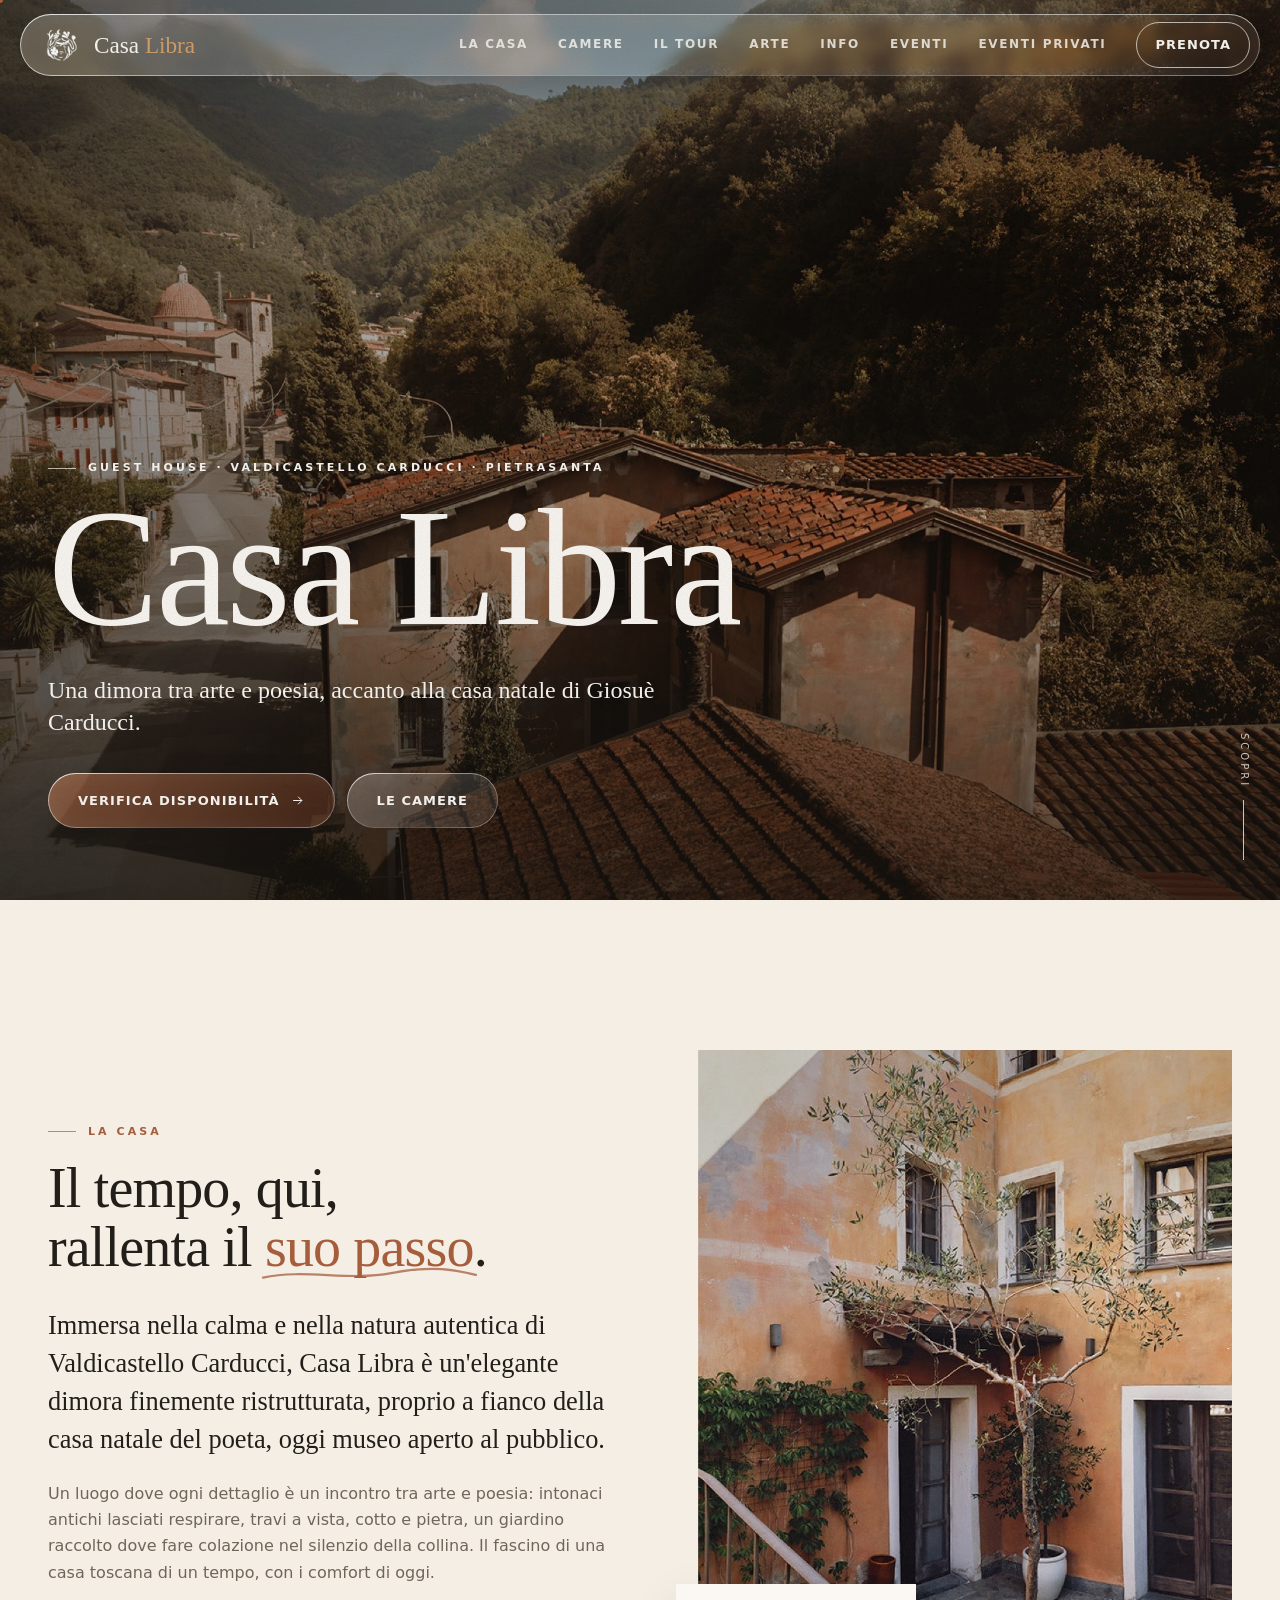
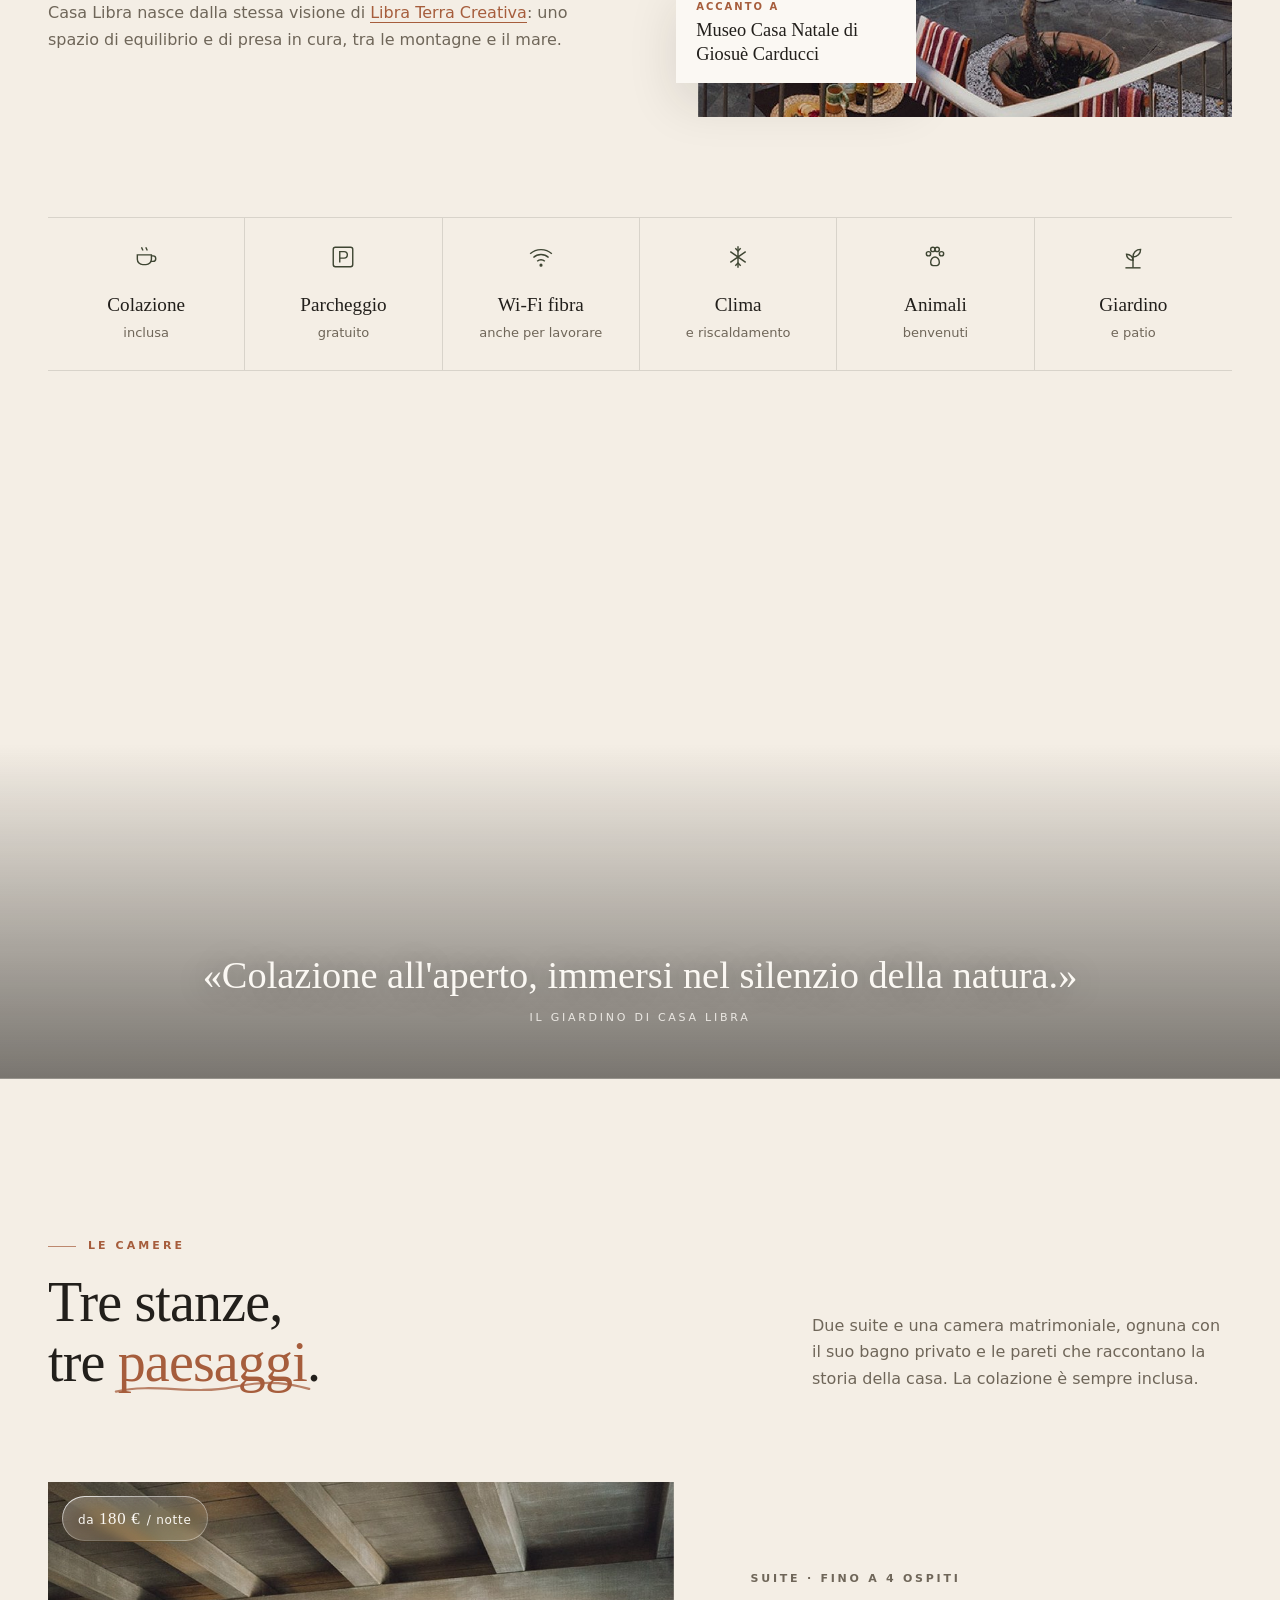
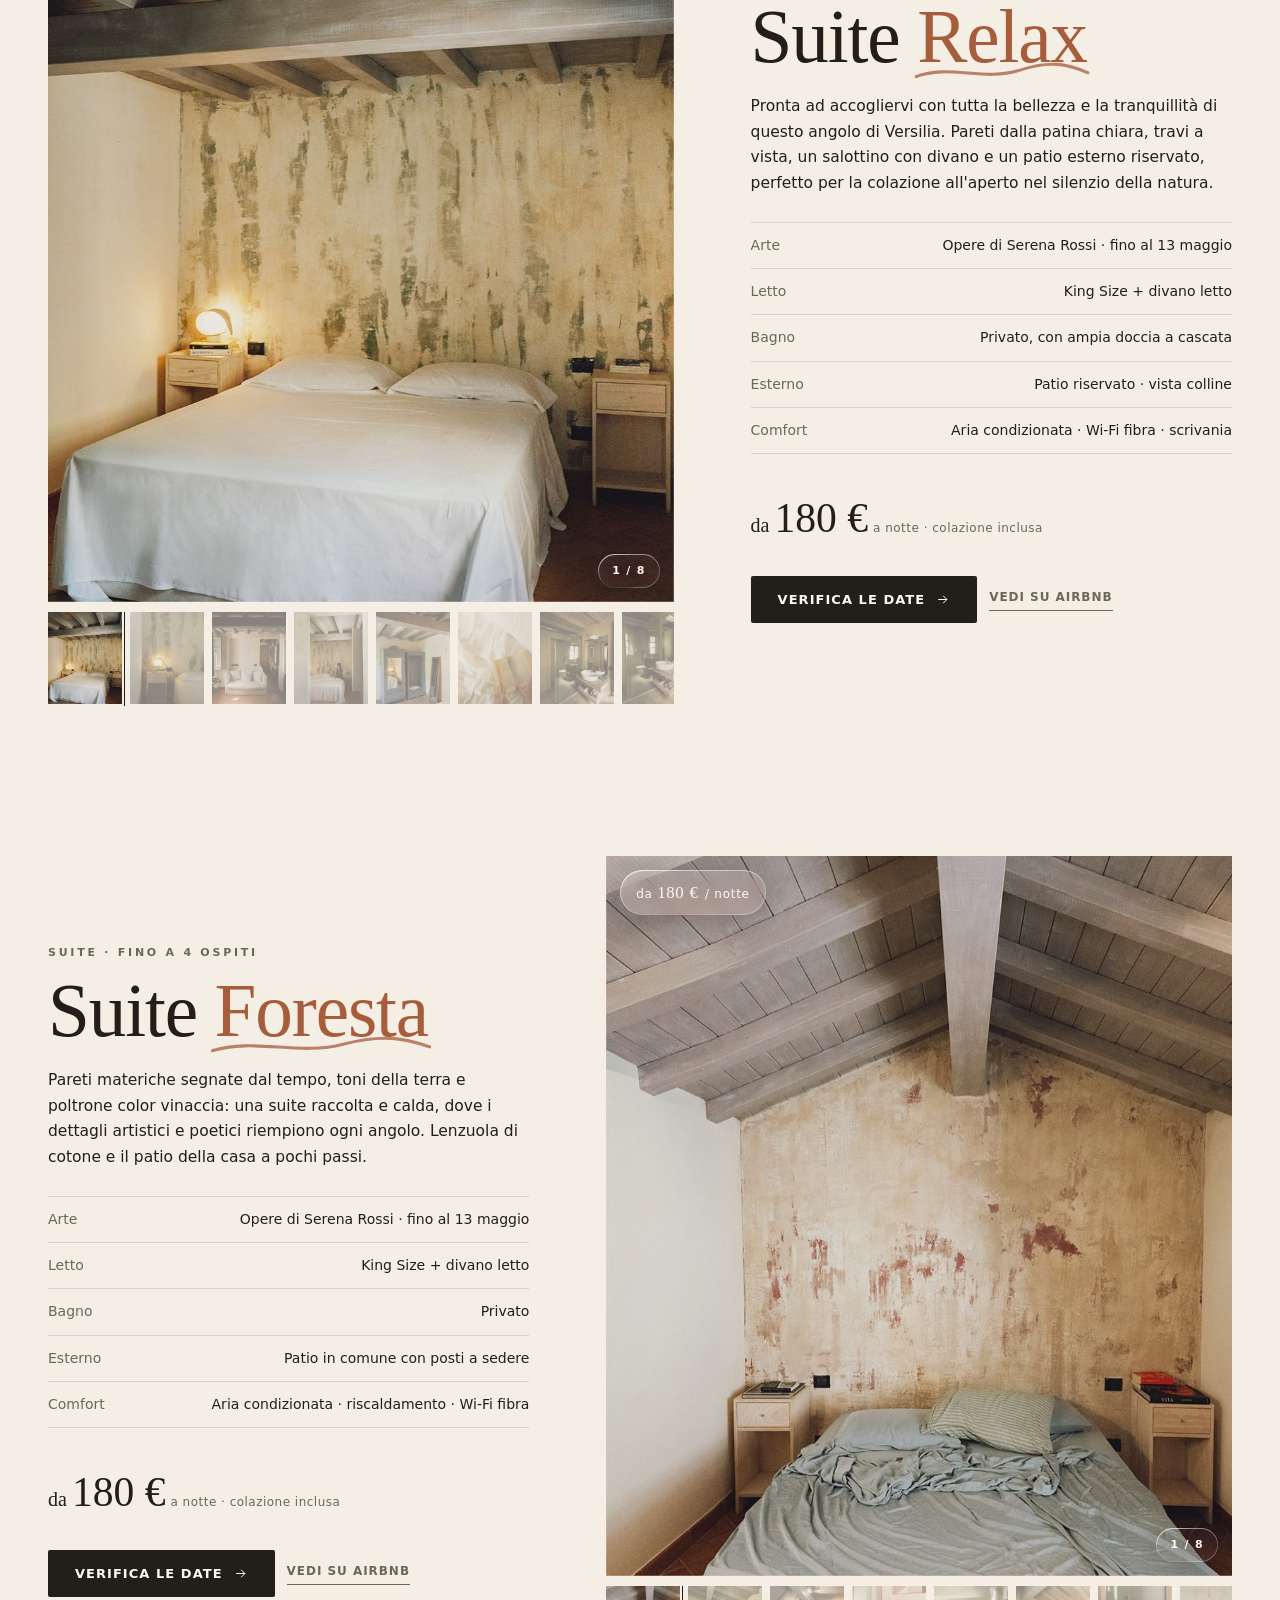
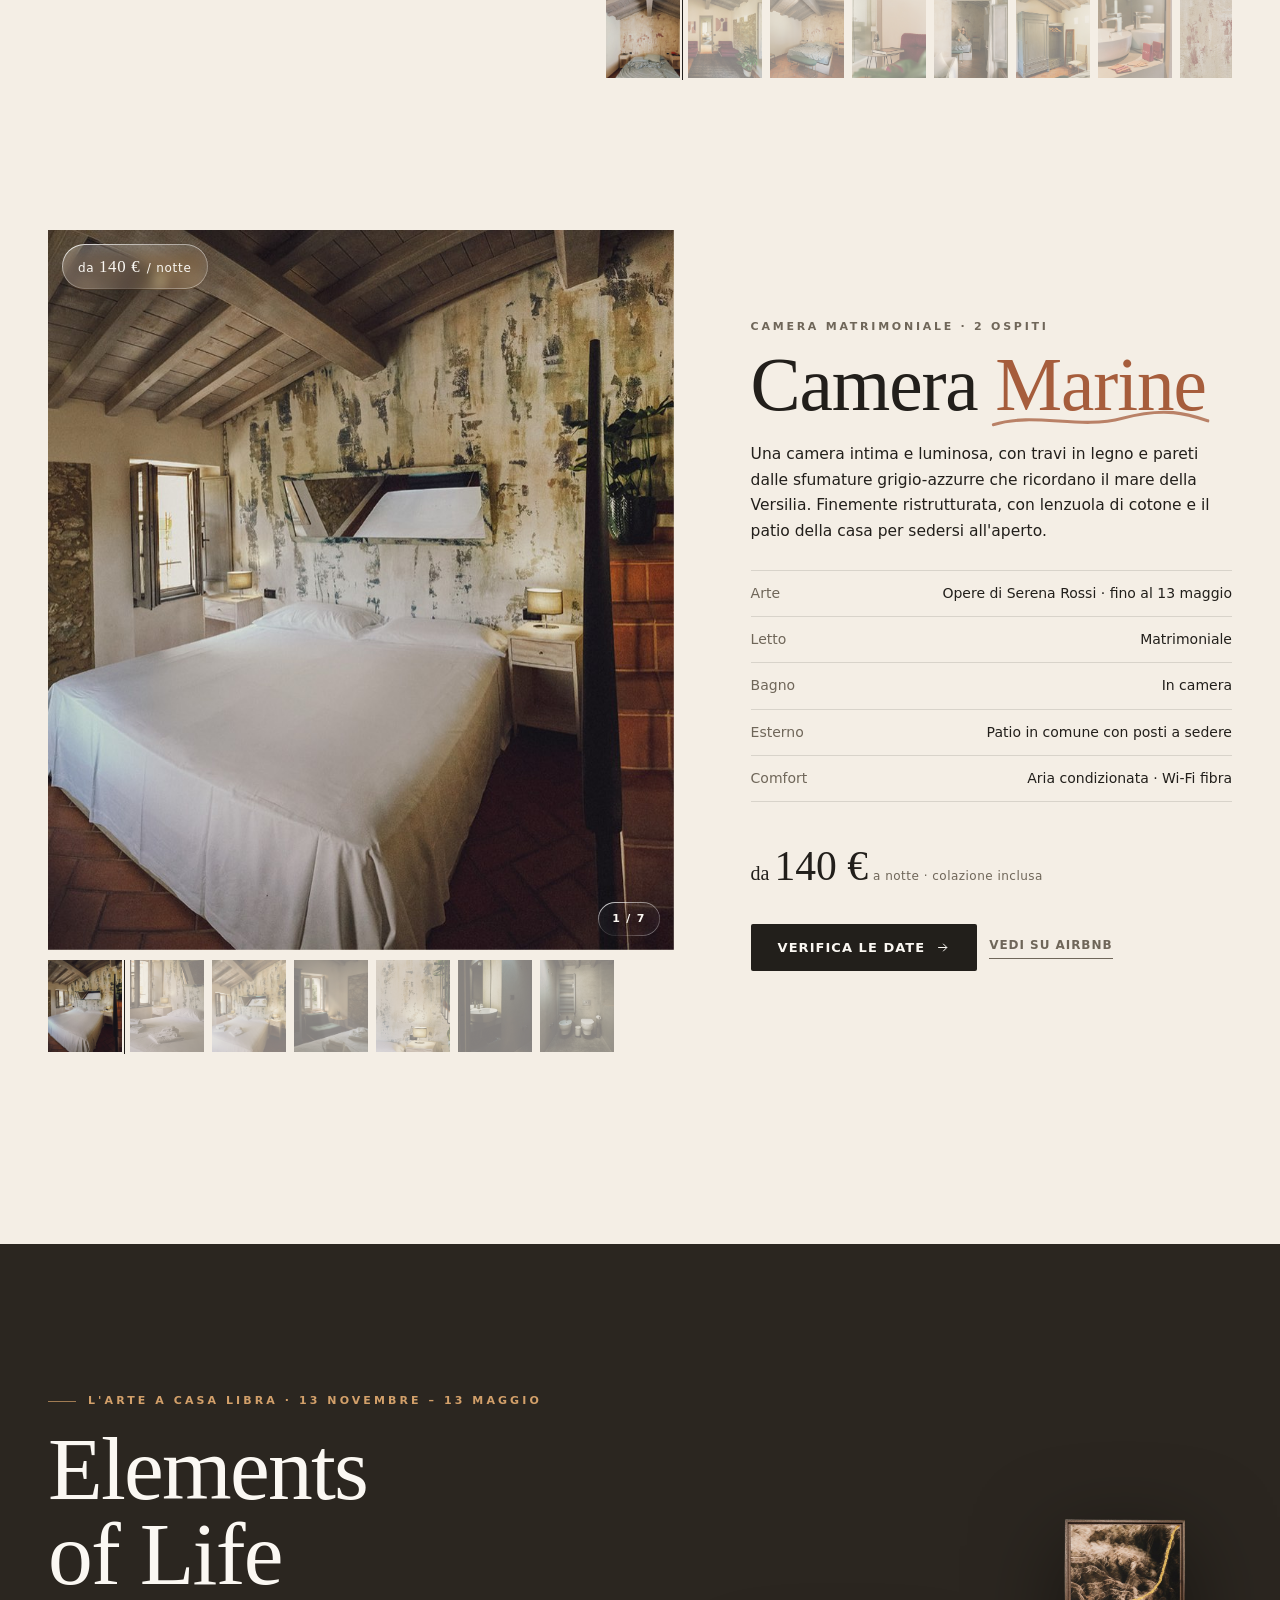
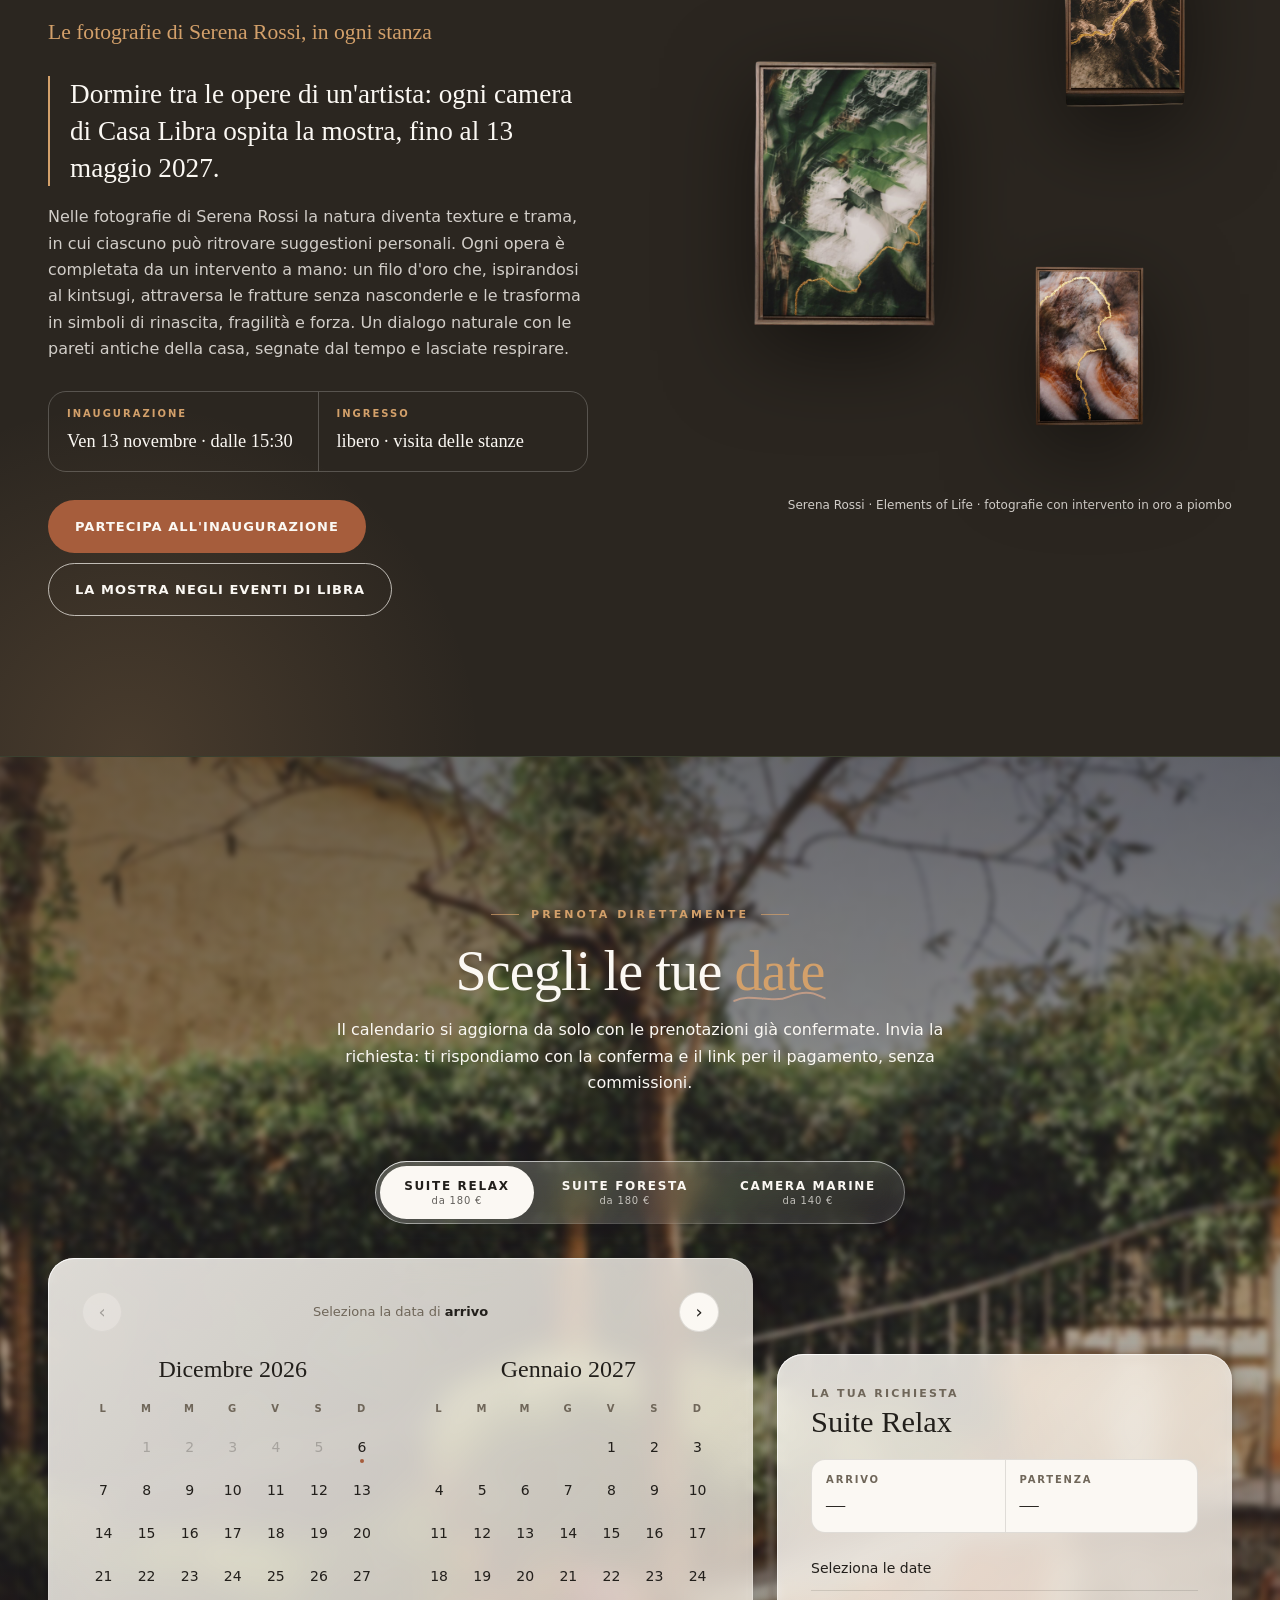
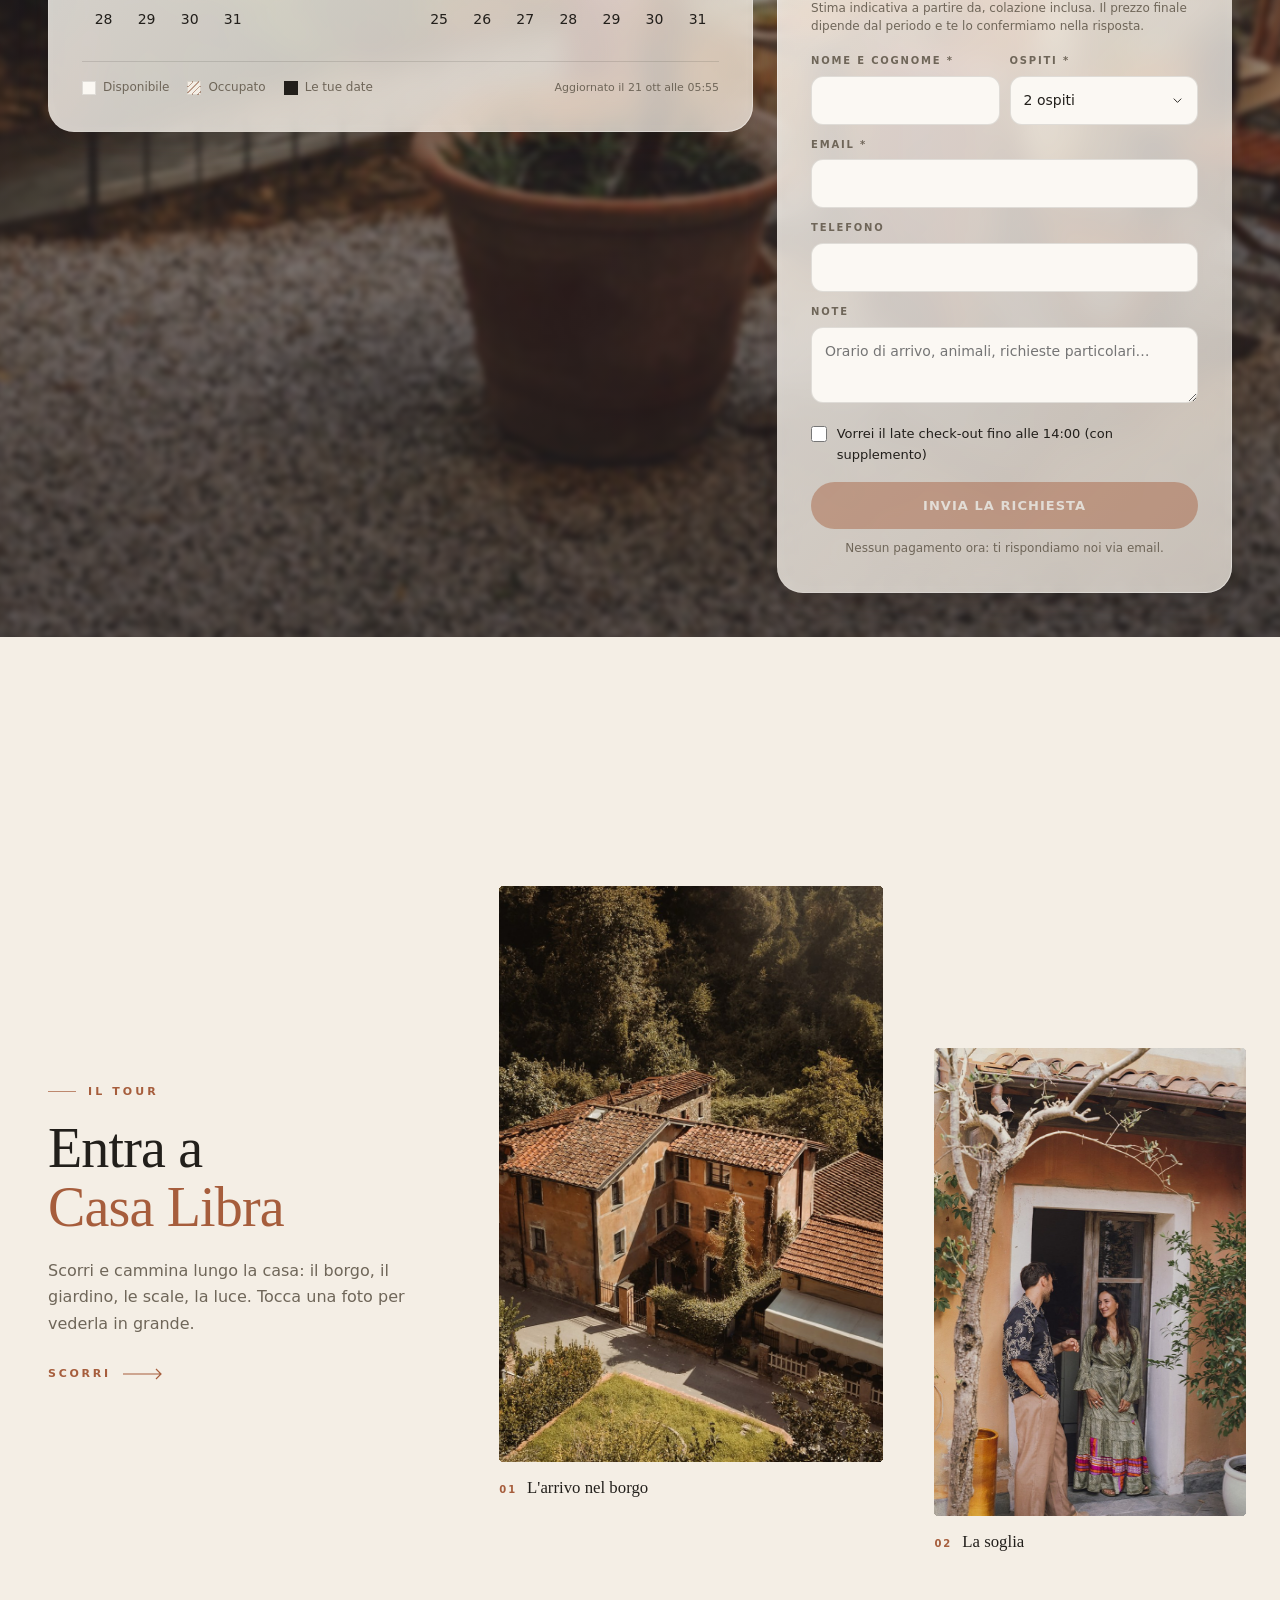
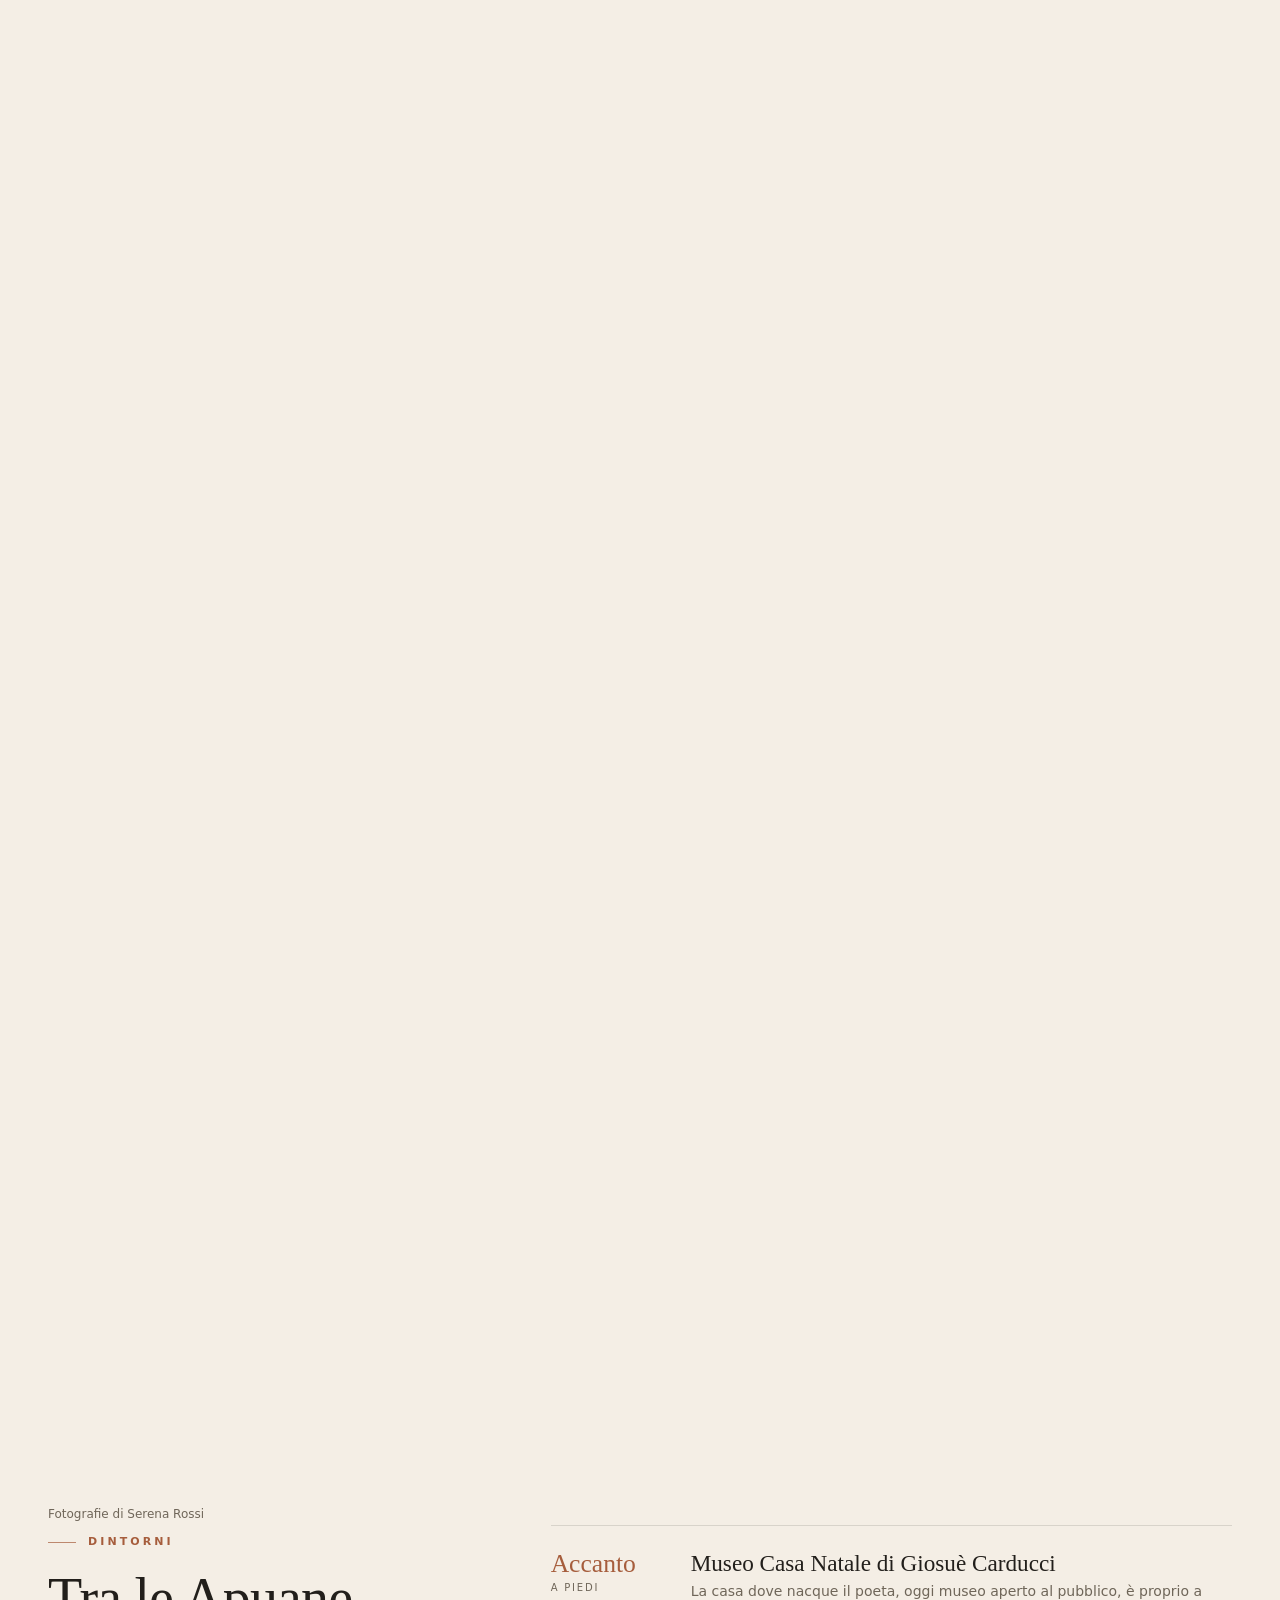
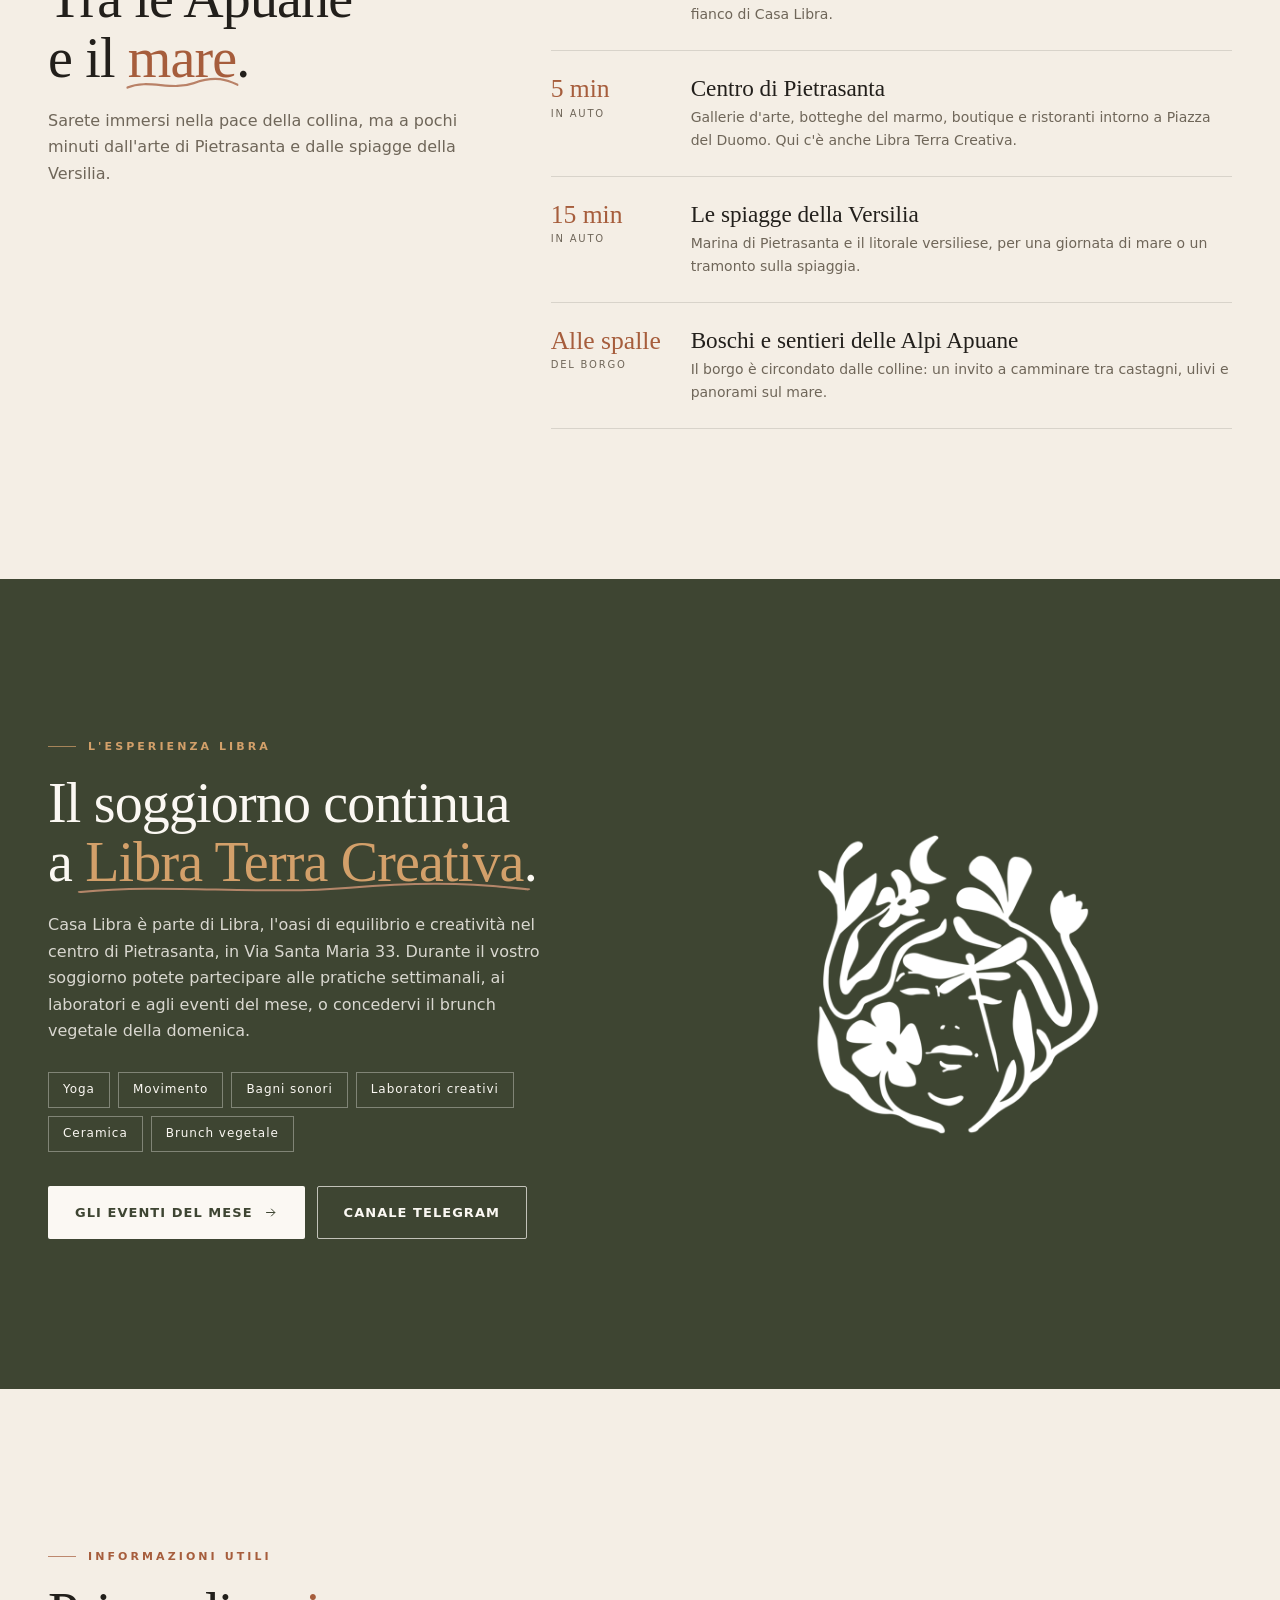
==== commit b638b355: "Add files via upload" ====
--- a/casa-libra/index.html
+++ b/casa-libra/index.html
@@ -3,8 +3,8 @@
 <head>
 <meta charset="UTF-8">
 <meta name="viewport" content="width=device-width, initial-scale=1.0">
-<title>Casa Libra · B&amp;B a Valdicastello Carducci, Pietrasanta</title>
-<meta name="description" content="Casa Libra, B&B di Libra Terra Creativa a Valdicastello Carducci (Pietrasanta), accanto alla casa natale di Giosuè Carducci. Suite Relax, Suite Foresta e Camera Marine, colazione inclusa. Verifica la disponibilità e prenota direttamente.">
+<title>Casa Libra · Guest House a Valdicastello Carducci, Pietrasanta</title>
+<meta name="description" content="Casa Libra, la guest house di Libra Terra Creativa a Valdicastello Carducci (Pietrasanta), accanto alla casa natale di Giosuè Carducci. Suite Relax, Suite Foresta e Camera Marine, colazione inclusa. Verifica la disponibilità e prenota direttamente.">
 <meta property="og:title" content="Casa Libra · Valdicastello Carducci">
 <meta property="og:description" content="Una dimora tra arte e poesia, accanto alla casa natale di Giosuè Carducci. Tre camere, colazione inclusa, a 5 minuti da Pietrasanta.">
 <meta property="og:image" content="assets/img/facciata.jpg">
@@ -532,6 +532,34 @@
   .corr-dots i.on{width:18px;border-radius:3px;background:var(--clay);}
   .corr-dots b{font-weight:600;font-size:11px;letter-spacing:.12em;color:var(--muted);margin-left:10px;min-width:44px;}
 }
+
+/* =========================================================
+   L'ARTE A CASA LIBRA · mostra Elements of Life di Serena Rossi
+   ========================================================= */
+.arte{background:#2B2620;color:var(--linen);padding:clamp(90px,11vw,140px) 0;overflow:hidden;position:relative;}
+.arte::before{content:'';position:absolute;width:60vw;height:60vw;max-width:800px;max-height:800px;left:-20vw;bottom:-30vw;border-radius:50%;background:radial-gradient(circle,rgba(211,160,106,.18),transparent 65%);pointer-events:none;}
+.arte-grid{display:grid;grid-template-columns:1.05fr 1fr;gap:clamp(40px,6vw,90px);align-items:center;position:relative;z-index:2;}
+.arte .eyebrow{color:var(--ochre);}
+.arte h2{font-family:var(--serif);font-weight:400;font-size:clamp(3rem,7vw,5.6rem);line-height:.95;letter-spacing:-.02em;margin:16px 0 8px;}
+.arte .by{font-family:var(--serif);font-size:1.35rem;color:var(--ochre);}
+.arte p{color:rgba(251,248,243,.8);margin-top:18px;max-width:540px;}
+.arte-quote{font-family:var(--serif);font-size:clamp(1.3rem,2.2vw,1.7rem);line-height:1.35;color:var(--linen)!important;border-left:2px solid var(--ochre);padding-left:20px;margin-top:26px!important;}
+.arte-dates{display:flex;border:1px solid rgba(251,248,243,.22);border-radius:18px;overflow:hidden;margin:28px 0;max-width:540px;}
+.arte-dates div{flex:1;padding:14px 18px;}
+.arte-dates div+div{border-left:1px solid rgba(251,248,243,.22);}
+.arte-dates small{display:block;font-size:10px;letter-spacing:.2em;text-transform:uppercase;color:var(--ochre);font-weight:700;margin-bottom:4px;}
+.arte-dates span{font-family:var(--serif);font-size:1.15rem;}
+.arte-cta{display:flex;gap:10px;flex-wrap:wrap;}
+.arte-cta .btn{border-radius:999px;}
+.arte-works{position:relative;height:clamp(440px,66vh,660px);}
+.arte-works button{position:absolute;border:0;padding:0;background:transparent;cursor:zoom-in;}
+.arte-works img{width:100%;height:100%;object-fit:contain;filter:drop-shadow(0 26px 44px rgba(0,0,0,.5));transition:transform .8s var(--ease);}
+.arte-works button:hover img{transform:scale(1.03) rotate(-.6deg);}
+.arte-works .w1{left:0;top:5%;width:56%;height:90%;}
+.arte-works .w2{right:0;top:0;width:40%;height:47%;}
+.arte-works .w3{right:6%;bottom:0;width:40%;height:47%;}
+.arte-cap{font-size:12px;color:rgba(251,248,243,.55);margin-top:14px;text-align:right;}
+@media(max-width:900px){.arte-grid{grid-template-columns:1fr;}.arte-works{height:420px;}.arte-cap{text-align:left;}}
 </style>
 </head>
 <body>
@@ -554,6 +582,7 @@
       <a href="#casa">La casa</a>
       <a href="#camere">Camere</a>
       <a href="#galleria">Il tour</a>
+      <a href="#arte">Arte</a>
       <a href="#info">Info</a>
       <a href="/eventi/">Eventi</a>
       <a href="/eventi-privati/">Eventi privati</a>
@@ -563,7 +592,7 @@
   </div>
 </header>
 <div class="mmenu glass" id="mmenu">
-  <a href="#casa">La casa</a><a href="#camere">Le camere</a><a href="#prenota">Prenota</a><a href="#galleria">Il tour</a><a href="#dintorni">Dintorni</a><a href="#libra">L'esperienza Libra</a><a href="#info">Informazioni</a><a href="#dove">Dove siamo</a>
+  <a href="#casa">La casa</a><a href="#camere">Le camere</a><a href="#prenota">Prenota</a><a href="#galleria">Il tour</a><a href="#arte">L'arte · Elements of Life</a><a href="#dintorni">Dintorni</a><a href="#libra">L'esperienza Libra</a><a href="#info">Informazioni</a><a href="#dove">Dove siamo</a>
   <span style="display:block;font-size:10px;letter-spacing:.22em;text-transform:uppercase;font-weight:700;color:var(--clay);padding:22px 0 4px">I mondi di Libra</span>
   <a href="/">Home di Libra</a><a href="/eventi/">Eventi del mese</a><a href="/eventi-privati/">Eventi privati</a>
 </div>
@@ -575,7 +604,7 @@
     <img src="assets/img/borgo.jpg" alt="Valdicastello Carducci tra i boschi delle Alpi Apuane, con Casa Libra in primo piano" fetchpriority="high">
   </picture>
   <div class="wrap hero-in">
-    <span class="eyebrow">B&amp;B · Valdicastello Carducci · Pietrasanta</span>
+    <span class="eyebrow">Guest House · Valdicastello Carducci · Pietrasanta</span>
     <h1>Casa <em>Libra</em></h1>
     <p>Una dimora tra arte e poesia, accanto alla casa natale di Giosuè Carducci.</p>
     <div class="hero-cta">
@@ -641,6 +670,7 @@
         <h3>Suite <em>Relax</em></h3>
         <p class="room-desc">Pronta ad accogliervi con tutta la bellezza e la tranquillità di questo angolo di Versilia. Pareti dalla patina chiara, travi a vista, un salottino con divano e un patio esterno riservato, perfetto per la colazione all'aperto nel silenzio della natura.</p>
         <ul class="room-feat">
+          <li><span>Arte</span><span>Opere di Serena Rossi · fino al 13 maggio</span></li>
           <li><span>Letto</span><span>King Size + divano letto</span></li>
           <li><span>Bagno</span><span>Privato, con ampia doccia a cascata</span></li>
           <li><span>Esterno</span><span>Patio riservato · vista colline</span></li>
@@ -665,6 +695,7 @@
         <h3>Suite <em>Foresta</em></h3>
         <p class="room-desc">Pareti materiche segnate dal tempo, toni della terra e poltrone color vinaccia: una suite raccolta e calda, dove i dettagli artistici e poetici riempiono ogni angolo. Lenzuola di cotone e il patio della casa a pochi passi.</p>
         <ul class="room-feat">
+          <li><span>Arte</span><span>Opere di Serena Rossi · fino al 13 maggio</span></li>
           <li><span>Letto</span><span>King Size + divano letto</span></li>
           <li><span>Bagno</span><span>Privato</span></li>
           <li><span>Esterno</span><span>Patio in comune con posti a sedere</span></li>
@@ -689,6 +720,7 @@
         <h3>Camera <em>Marine</em></h3>
         <p class="room-desc">Una camera intima e luminosa, con travi in legno e pareti dalle sfumature grigio-azzurre che ricordano il mare della Versilia. Finemente ristrutturata, con lenzuola di cotone e il patio della casa per sedersi all'aperto.</p>
         <ul class="room-feat">
+          <li><span>Arte</span><span>Opere di Serena Rossi · fino al 13 maggio</span></li>
           <li><span>Letto</span><span>Matrimoniale</span></li>
           <li><span>Bagno</span><span>In camera</span></li>
           <li><span>Esterno</span><span>Patio in comune con posti a sedere</span></li>
@@ -701,6 +733,35 @@
         </div>
       </div>
     </article>
+  </div>
+</section>
+
+<!-- L'ARTE A CASA LIBRA -->
+<section class="arte" id="arte">
+  <div class="wrap arte-grid">
+    <div class="rv">
+      <span class="eyebrow">L'arte a Casa Libra · 13 novembre – 13 maggio</span>
+      <h2>Elements<br>of Life</h2>
+      <p class="by">Le fotografie di Serena Rossi, in ogni stanza</p>
+      <p class="arte-quote">Dormire tra le opere di un'artista: ogni camera di Casa Libra ospita la mostra, fino al 13 maggio 2027.</p>
+      <p>Nelle fotografie di Serena Rossi la natura diventa texture e trama, in cui ciascuno può ritrovare suggestioni personali. Ogni opera è completata da un intervento a mano: un filo d'oro che, ispirandosi al kintsugi, attraversa le fratture senza nasconderle e le trasforma in simboli di rinascita, fragilità e forza. Un dialogo naturale con le pareti antiche della casa, segnate dal tempo e lasciate respirare.</p>
+      <div class="arte-dates">
+        <div><small>Inaugurazione</small><span>Ven 13 novembre · dalle 15:30</span></div>
+        <div><small>Ingresso</small><span>libero · visita delle stanze</span></div>
+      </div>
+      <div class="arte-cta">
+        <a class="btn btn-clay" href="https://wa.me/393491408666?text=Ciao%21%20Vorrei%20partecipare%20all%27inaugurazione%20di%20Elements%20of%20Life%20a%20Casa%20Libra%20il%2013%20novembre." target="_blank" rel="noopener">Partecipa all'inaugurazione</a>
+        <a class="btn btn-light" href="/eventi/#mostra">La mostra negli eventi di Libra</a>
+      </div>
+    </div>
+    <div class="rv">
+      <div class="arte-works" id="arteWorks">
+        <button class="w1" data-i="0" aria-label="Ingrandisci opera"><img src="assets/img/elements-3.png" alt="Elements of Life, opera di Serena Rossi" loading="lazy"></button>
+        <button class="w2" data-i="1" aria-label="Ingrandisci opera"><img src="assets/img/elements-1.png" alt="Dettaglio di un'opera con il filo dorato" loading="lazy"></button>
+        <button class="w3" data-i="2" aria-label="Ingrandisci opera"><img src="assets/img/elements-2.png" alt="Elements of Life, opera di Serena Rossi" loading="lazy"></button>
+      </div>
+      <p class="arte-cap">Serena Rossi · Elements of Life · fotografie con intervento in oro a piombo</p>
+    </div>
   </div>
 </section>
 
@@ -943,7 +1004,7 @@
 
 /* ===== LIGHTBOX ===== */
 var lb=document.getElementById('lb'),lbImg=document.getElementById('lbImg'),lbCap=document.getElementById('lbCap'),lbList=[],lbI=0;
-function lbShow(){lbImg.src=IMG+lbList[lbI]+'.jpg';lbCap.textContent=(lbI+1)+' / '+lbList.length;}
+function lbShow(){lbImg.src=IMG+lbList[lbI]+(/\.\w+$/.test(lbList[lbI])?'':'.jpg');lbCap.textContent=(lbI+1)+' / '+lbList.length;}
 function lbOpen(list,i){lbList=list;lbI=i;lbShow();lb.classList.add('open');document.body.style.overflow='hidden';}
 function lbClose(){lb.classList.remove('open');document.body.style.overflow='';}
 function lbStep(d){lbI=(lbI+d+lbList.length)%lbList.length;lbShow();}
@@ -975,6 +1036,9 @@
   room.querySelector('.room-main').addEventListener('click',function(){lbOpen(list,cur);});
 });
 
+/* ===== OPERE DELLA MOSTRA nel lightbox ===== */
+var works=['elements-3.png','elements-1.png','elements-2.png'];
+document.querySelectorAll('#arteWorks button').forEach(function(b){b.addEventListener('click',function(){lbOpen(works,+b.dataset.i);});});
 /* ===== GALLERIA (tutte le foto nel lightbox) ===== */
 var gList='tetti,ingresso,giardino,colazione-1,colazione-2,colazione-3,porta,panca,tavolino,scala,scala-specchio,scala-esterna,fiori,finestra,pietra,muro,cotto'.split(',');
 document.getElementById('tourAll').addEventListener('click',function(){lbOpen(gList,0);});
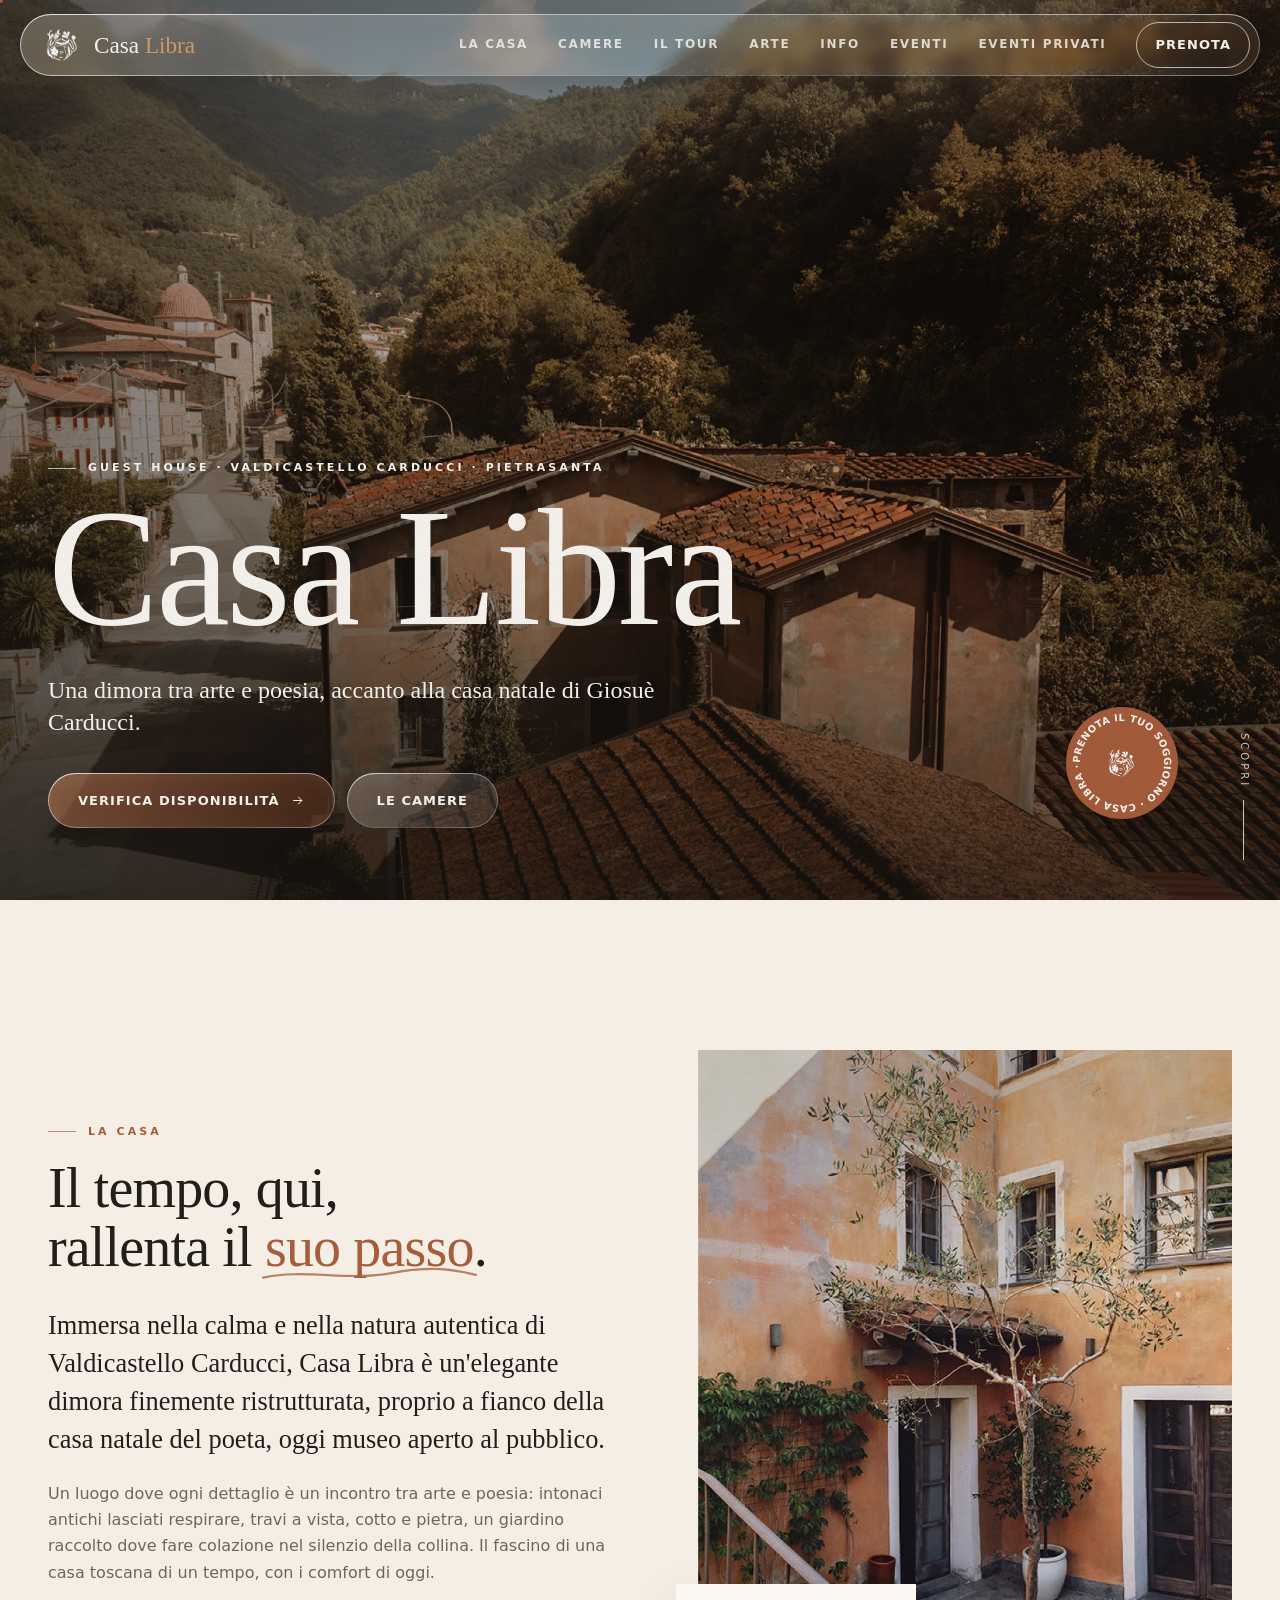
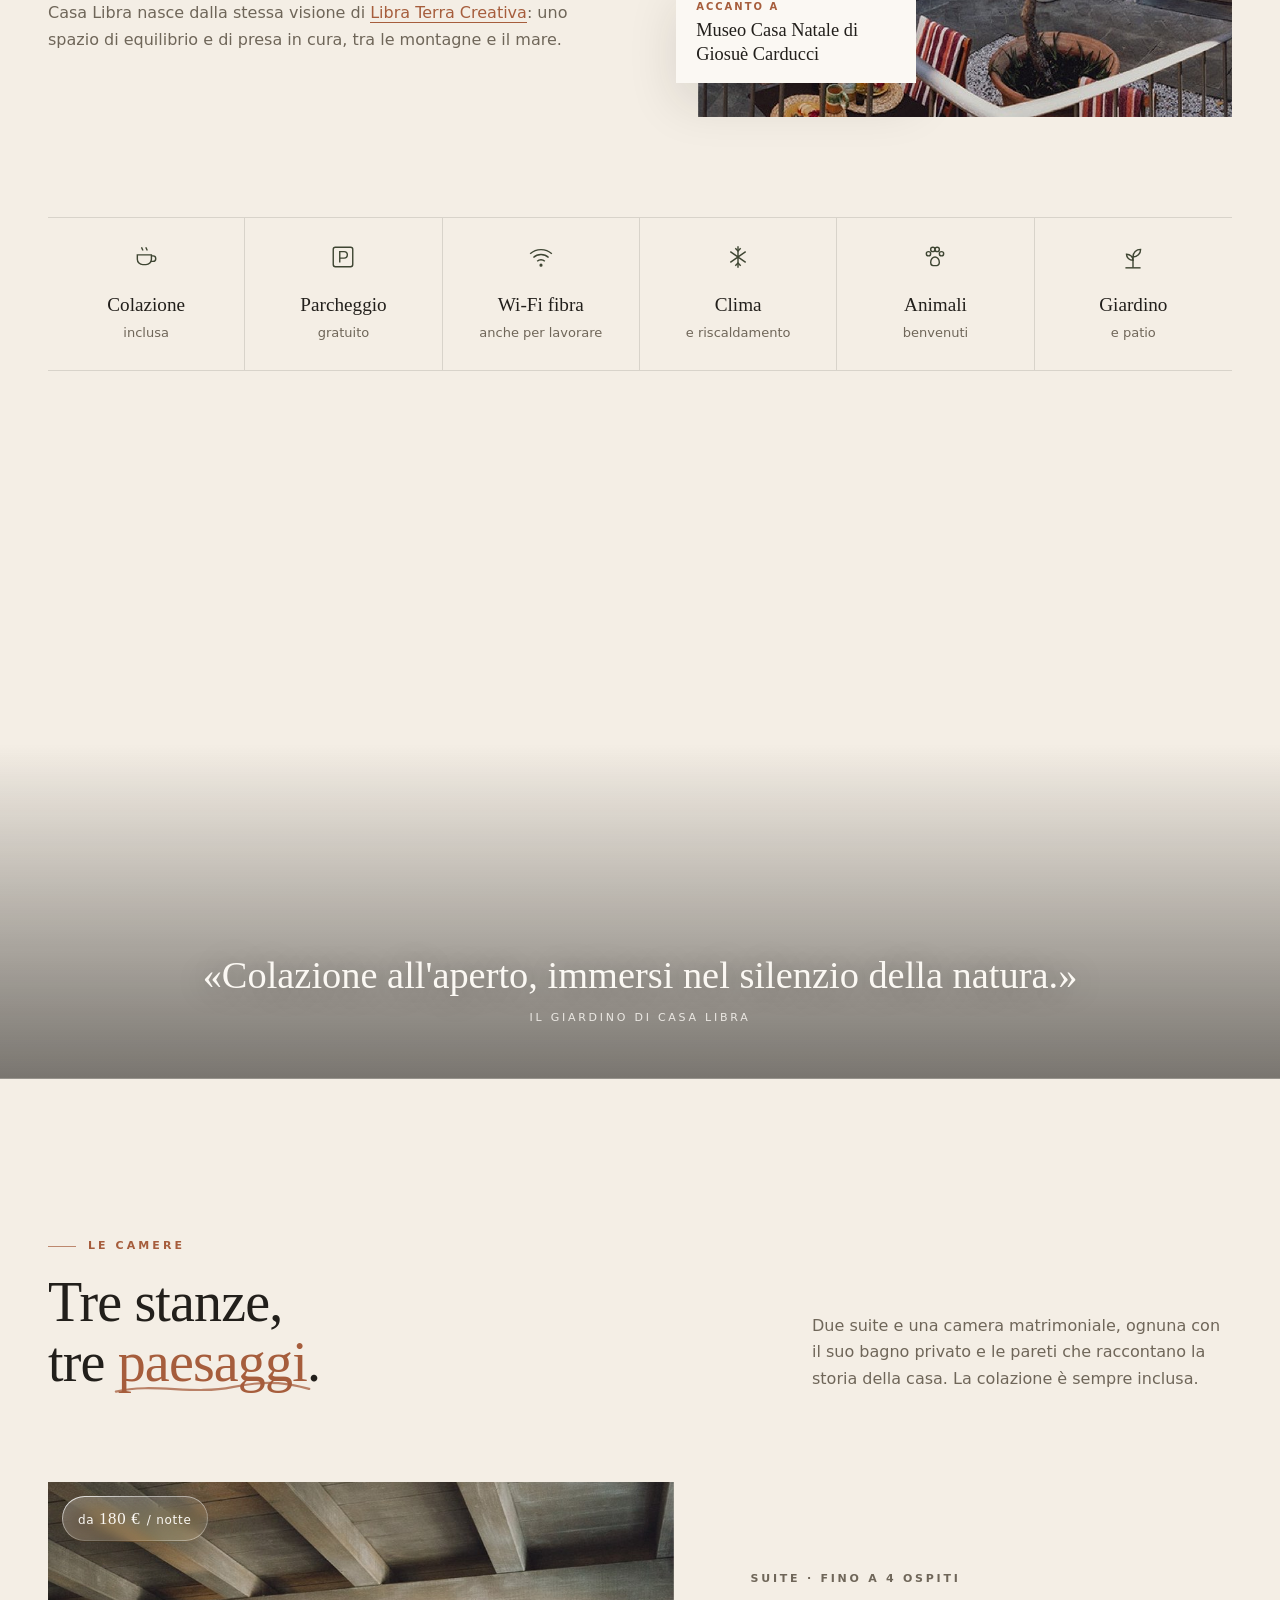
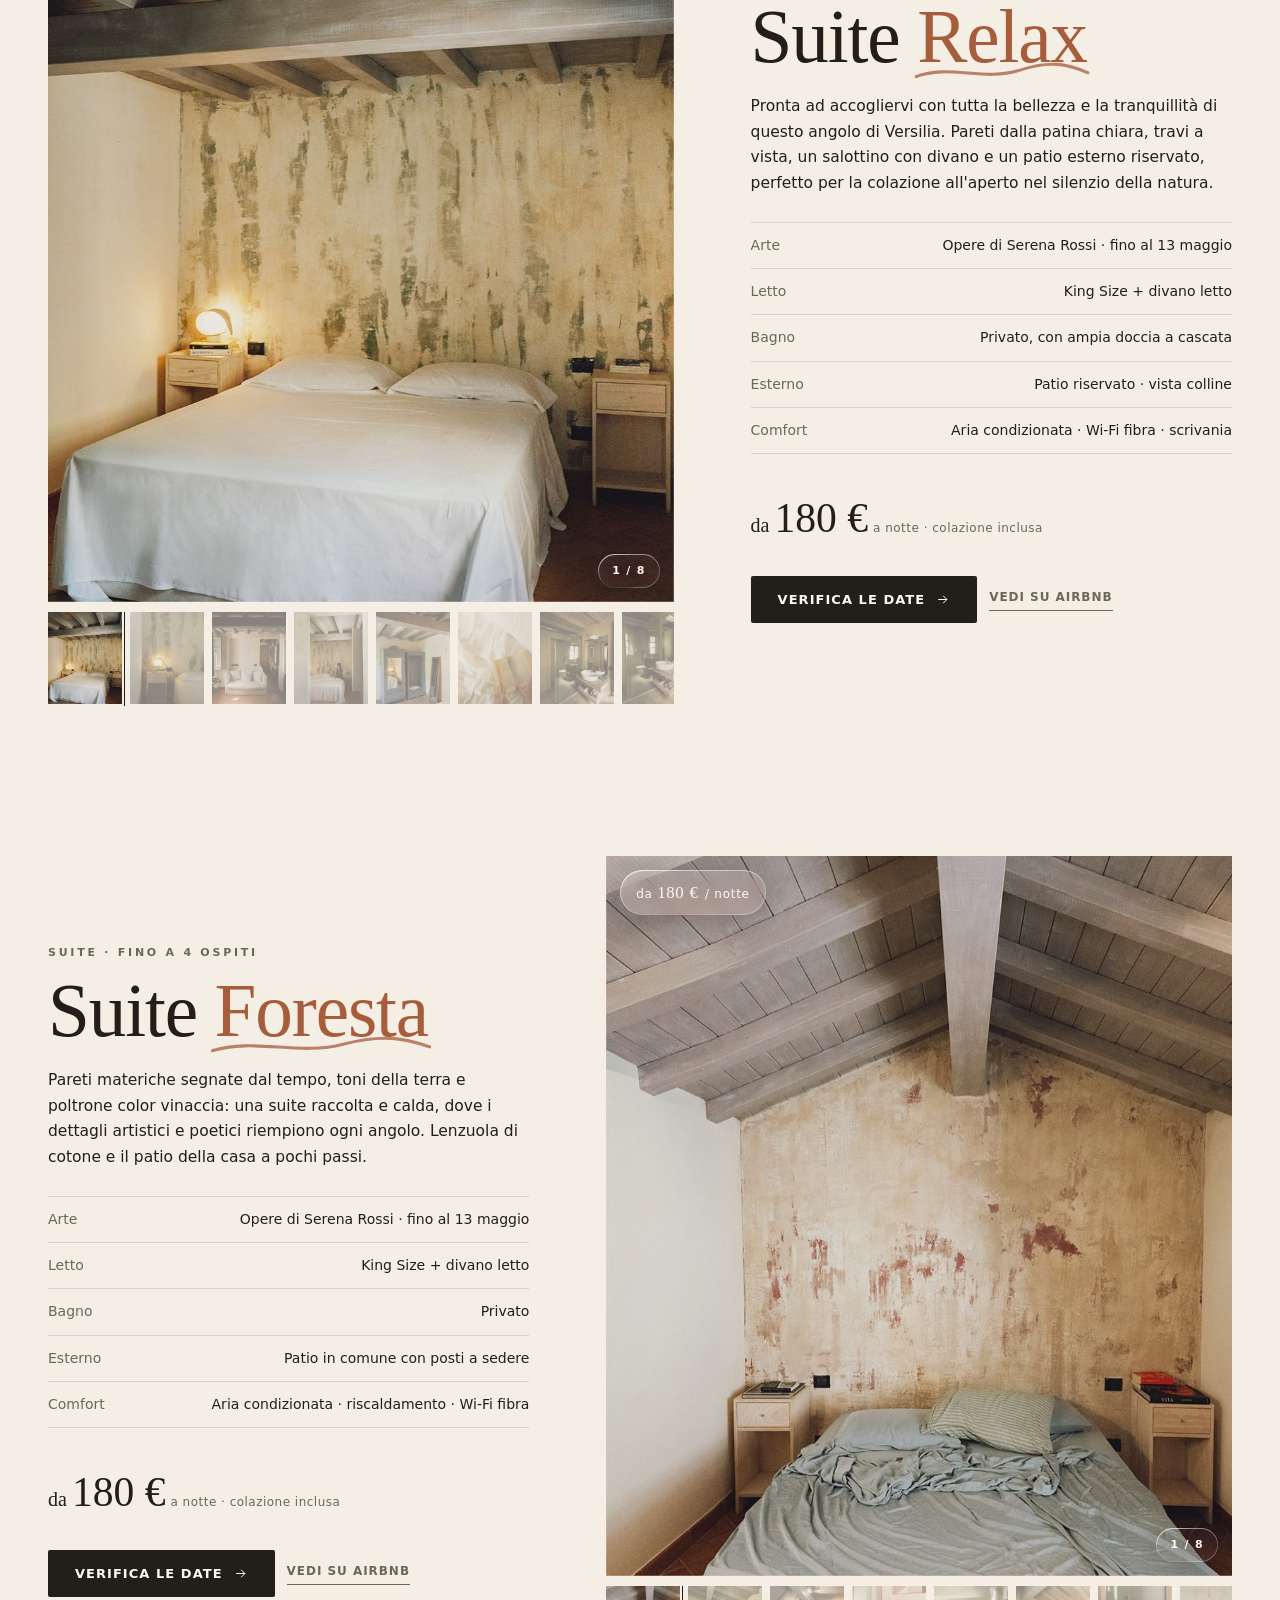
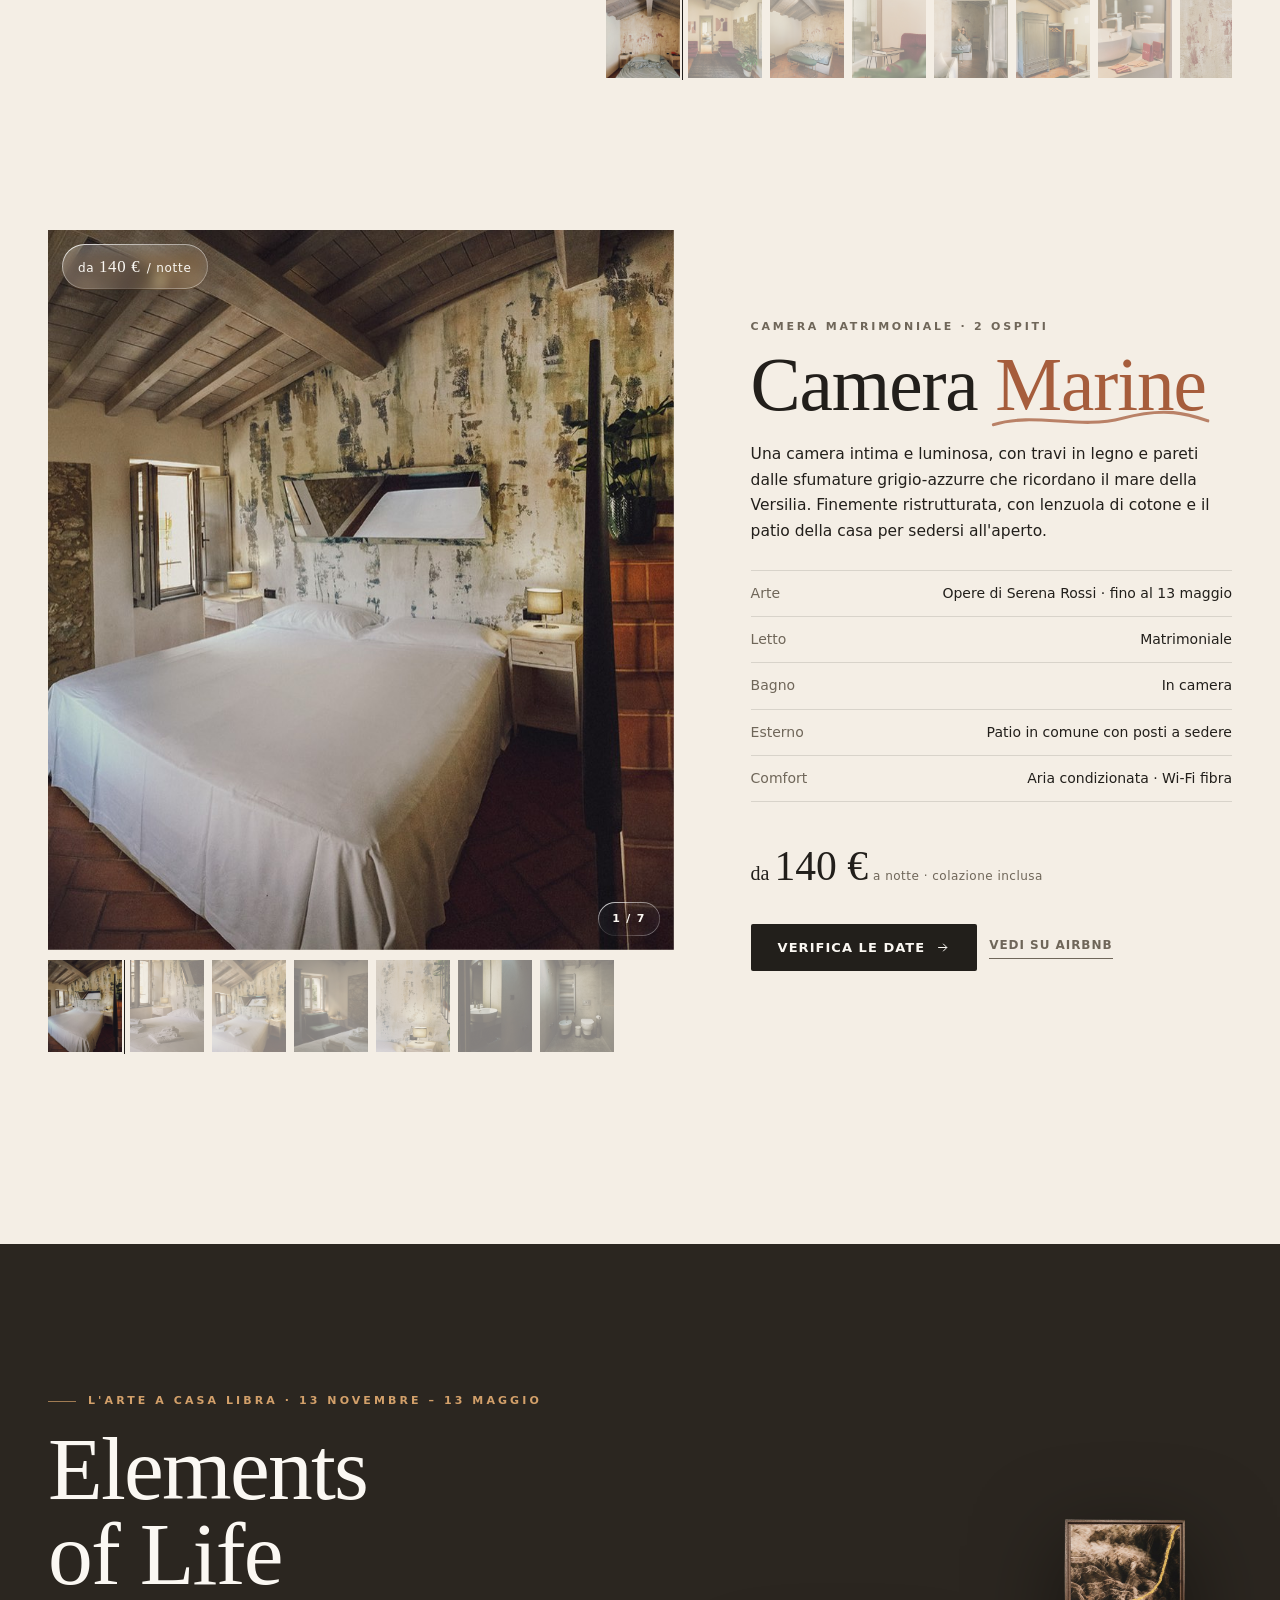
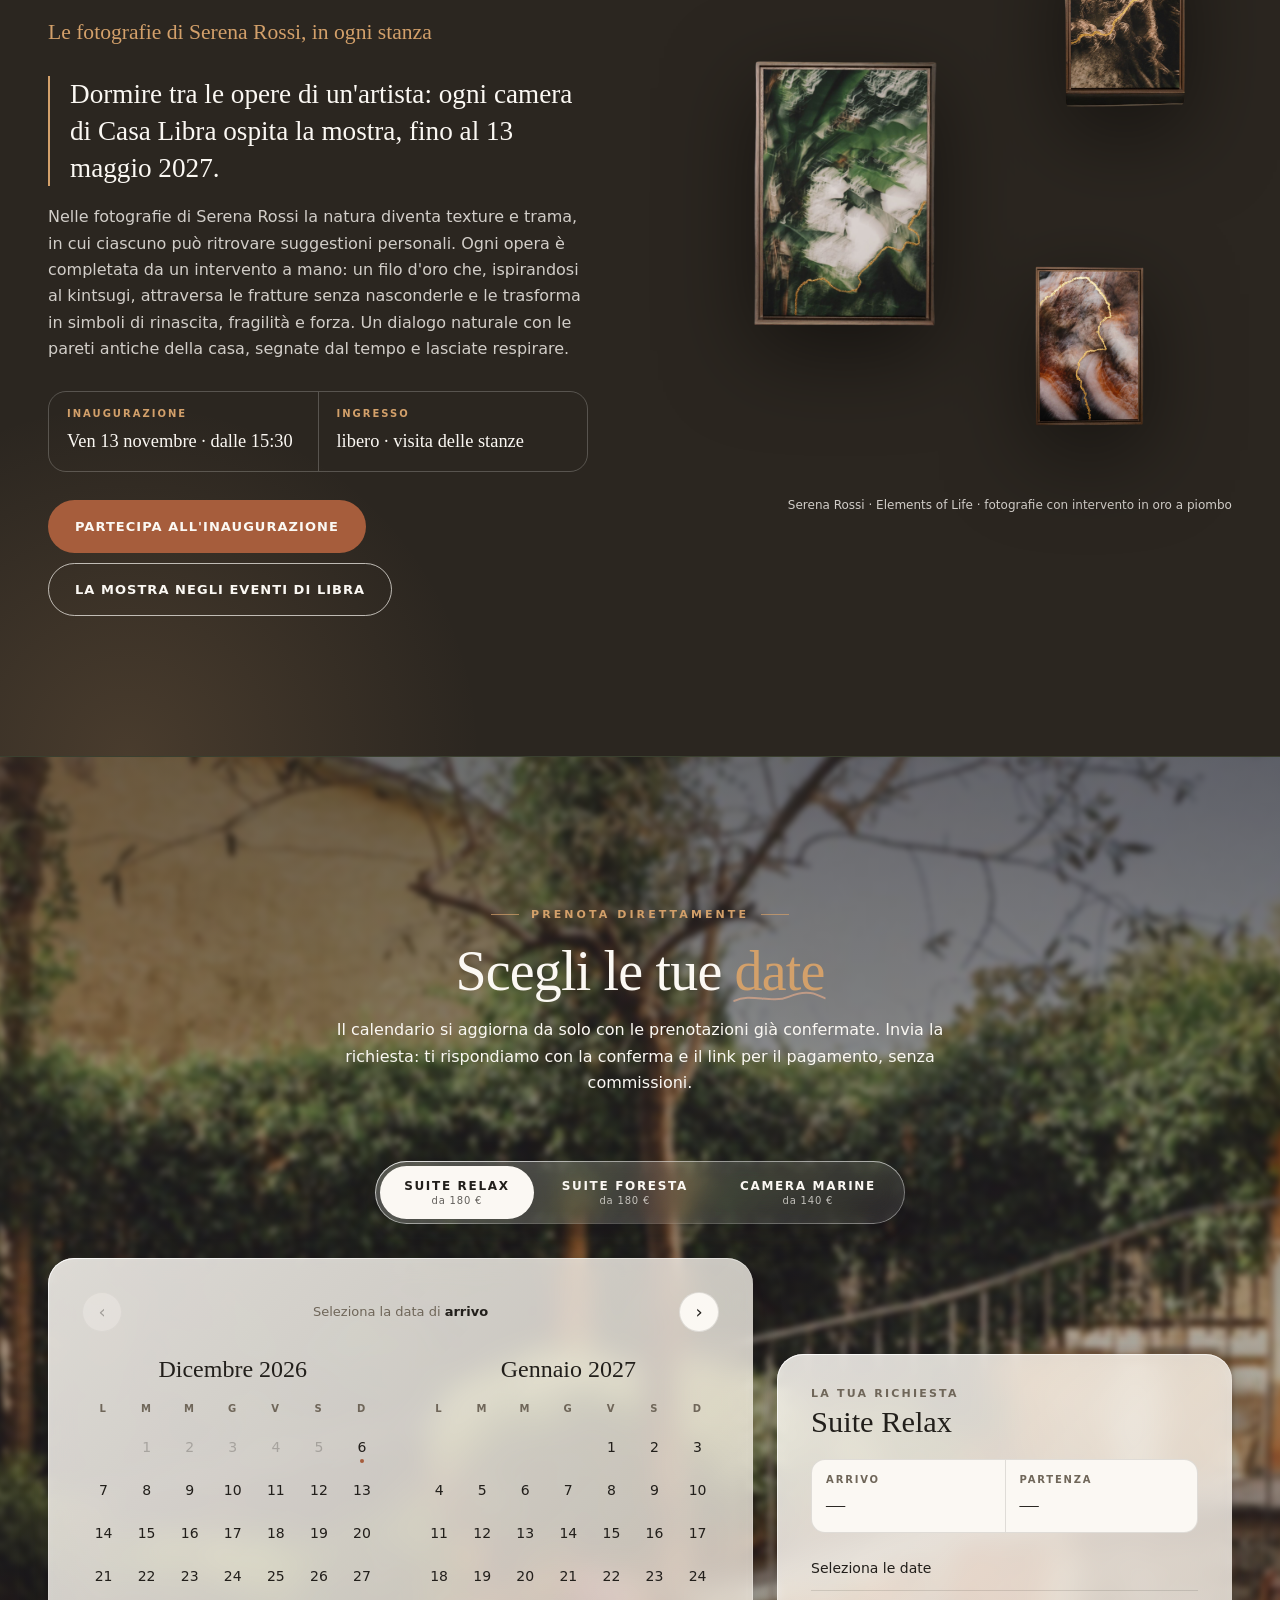
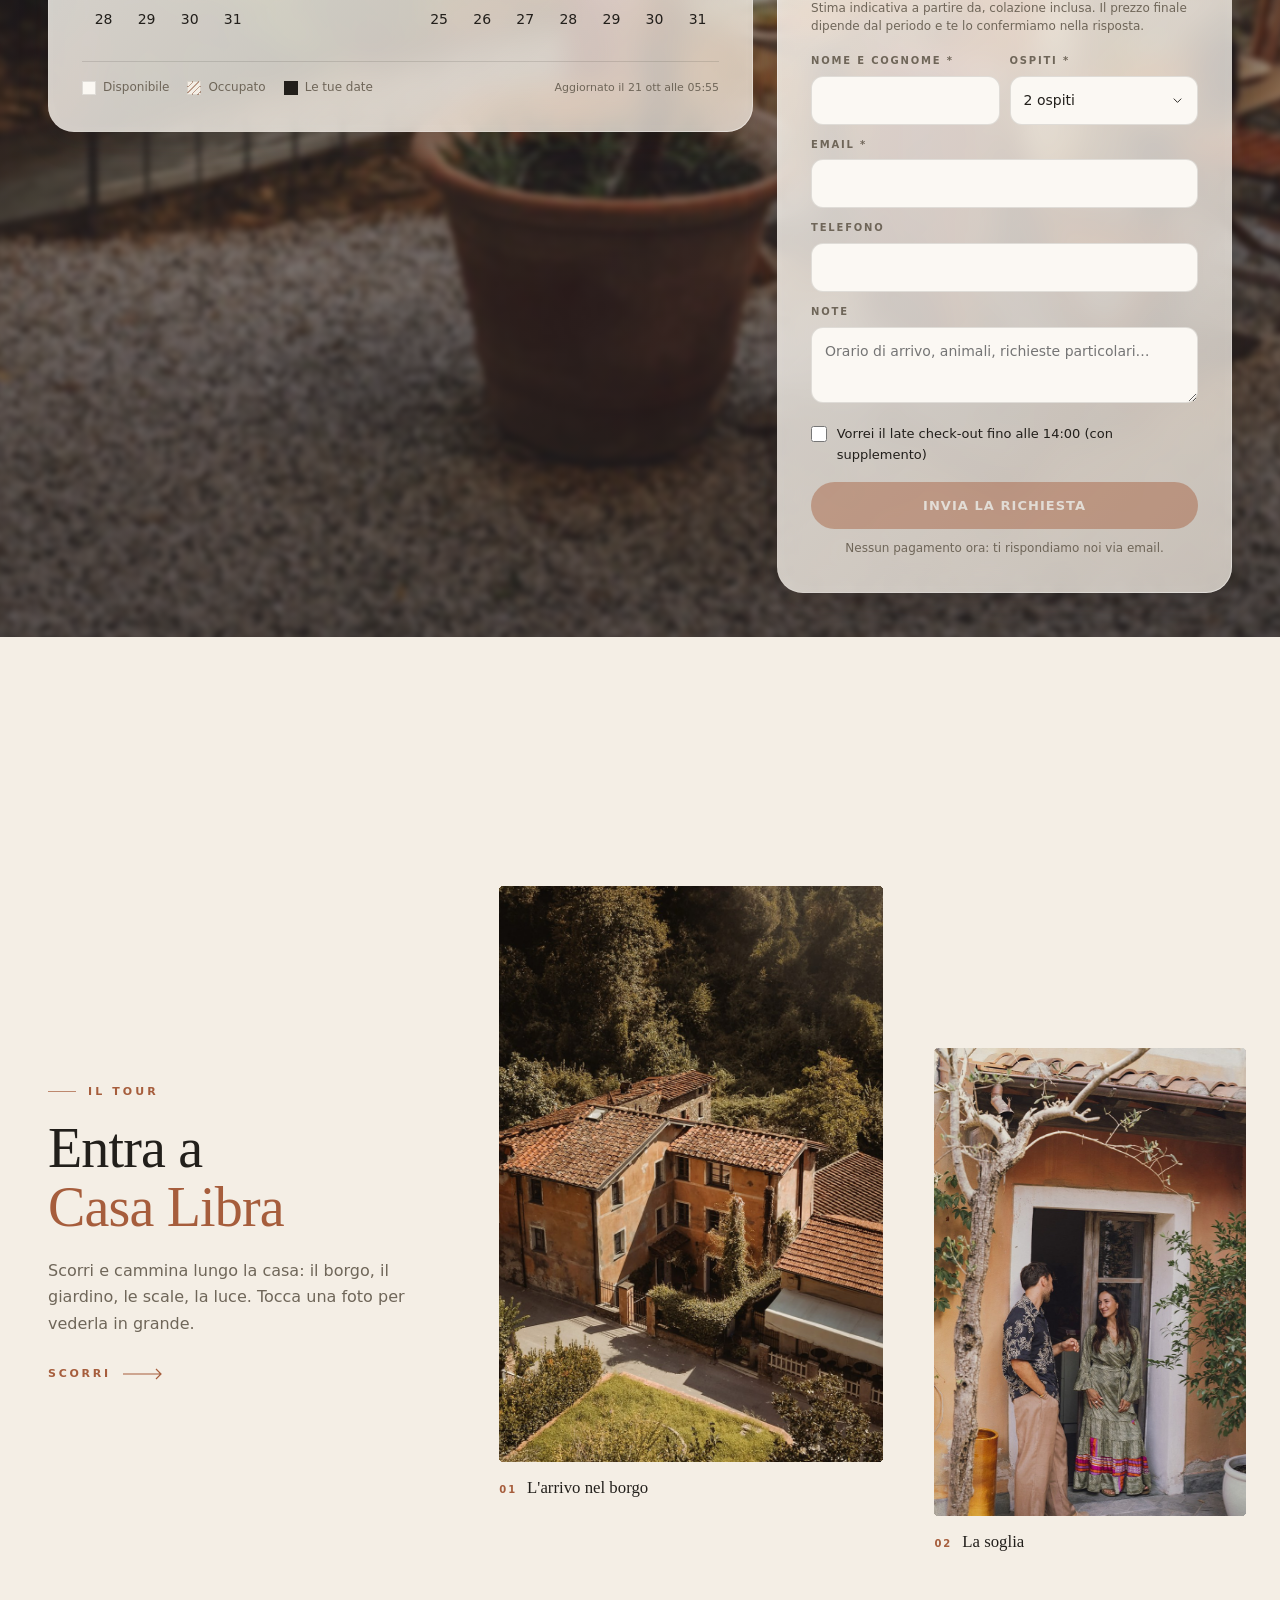
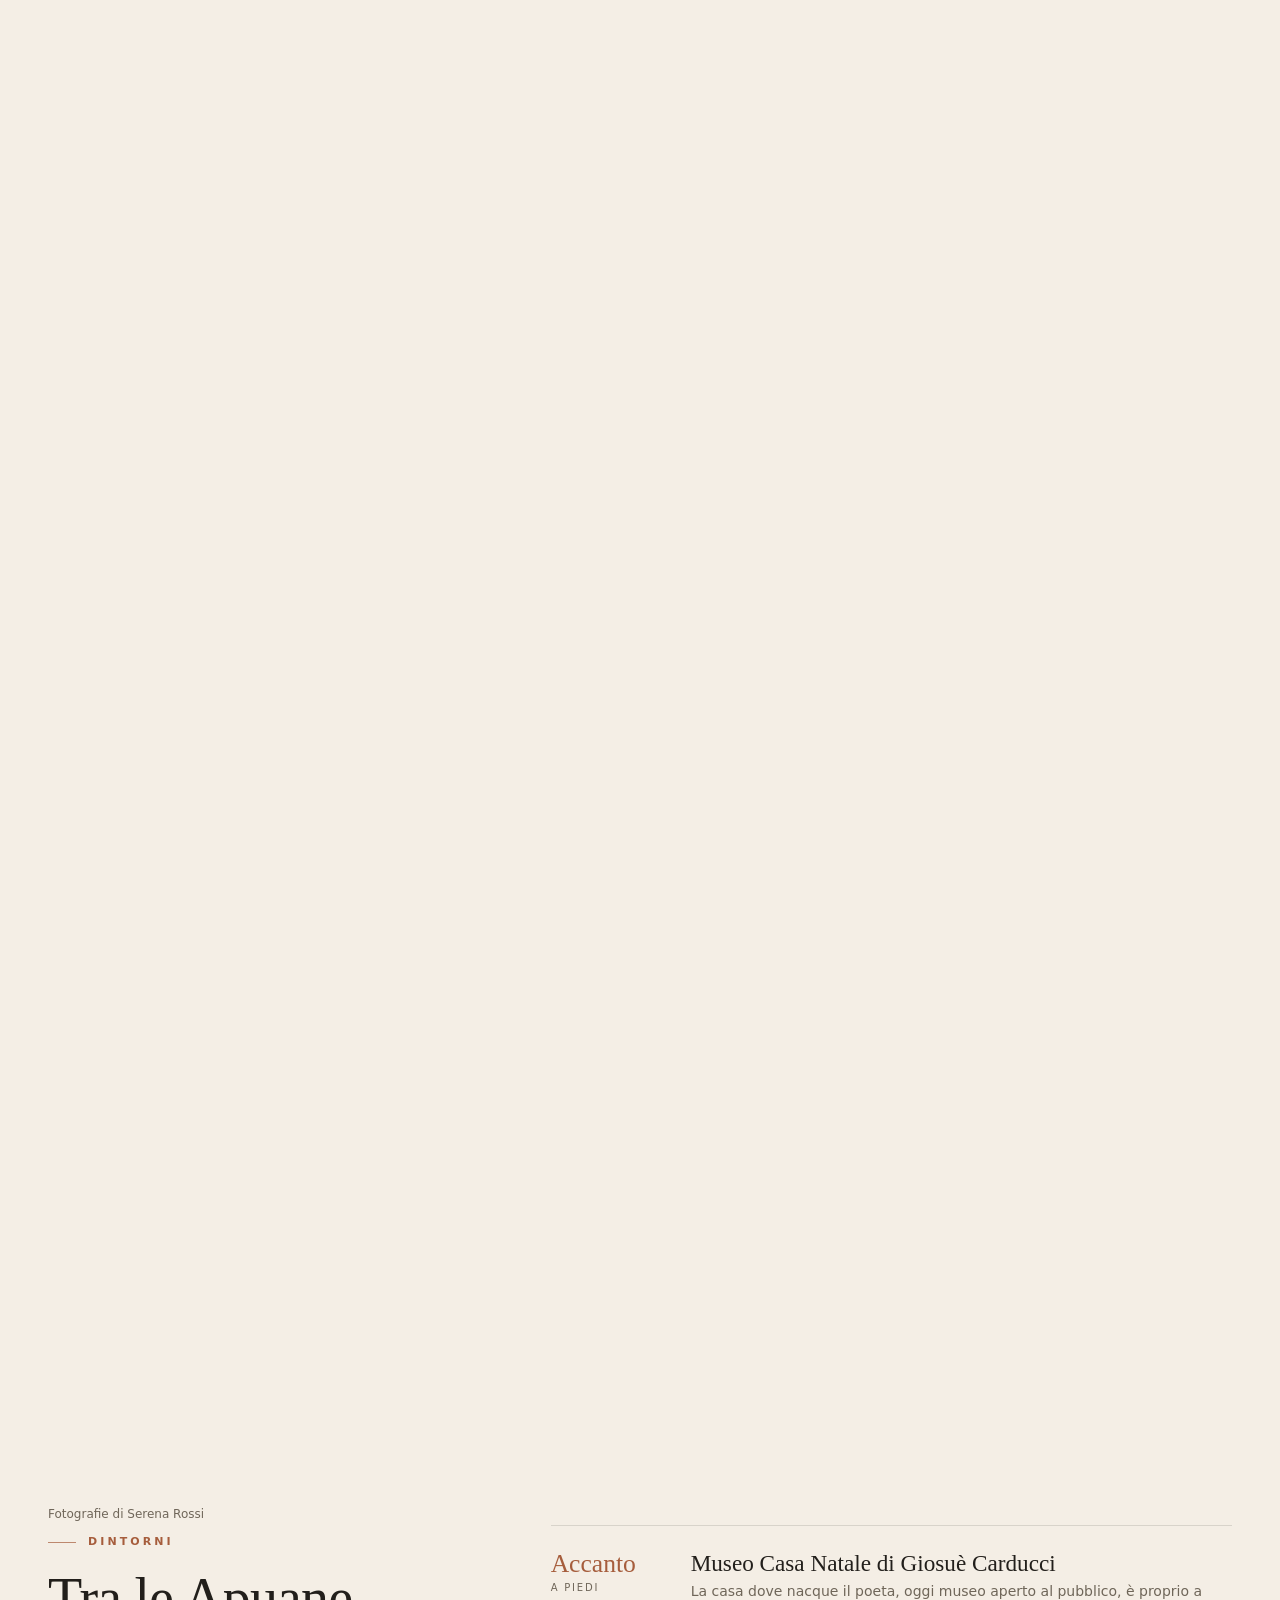
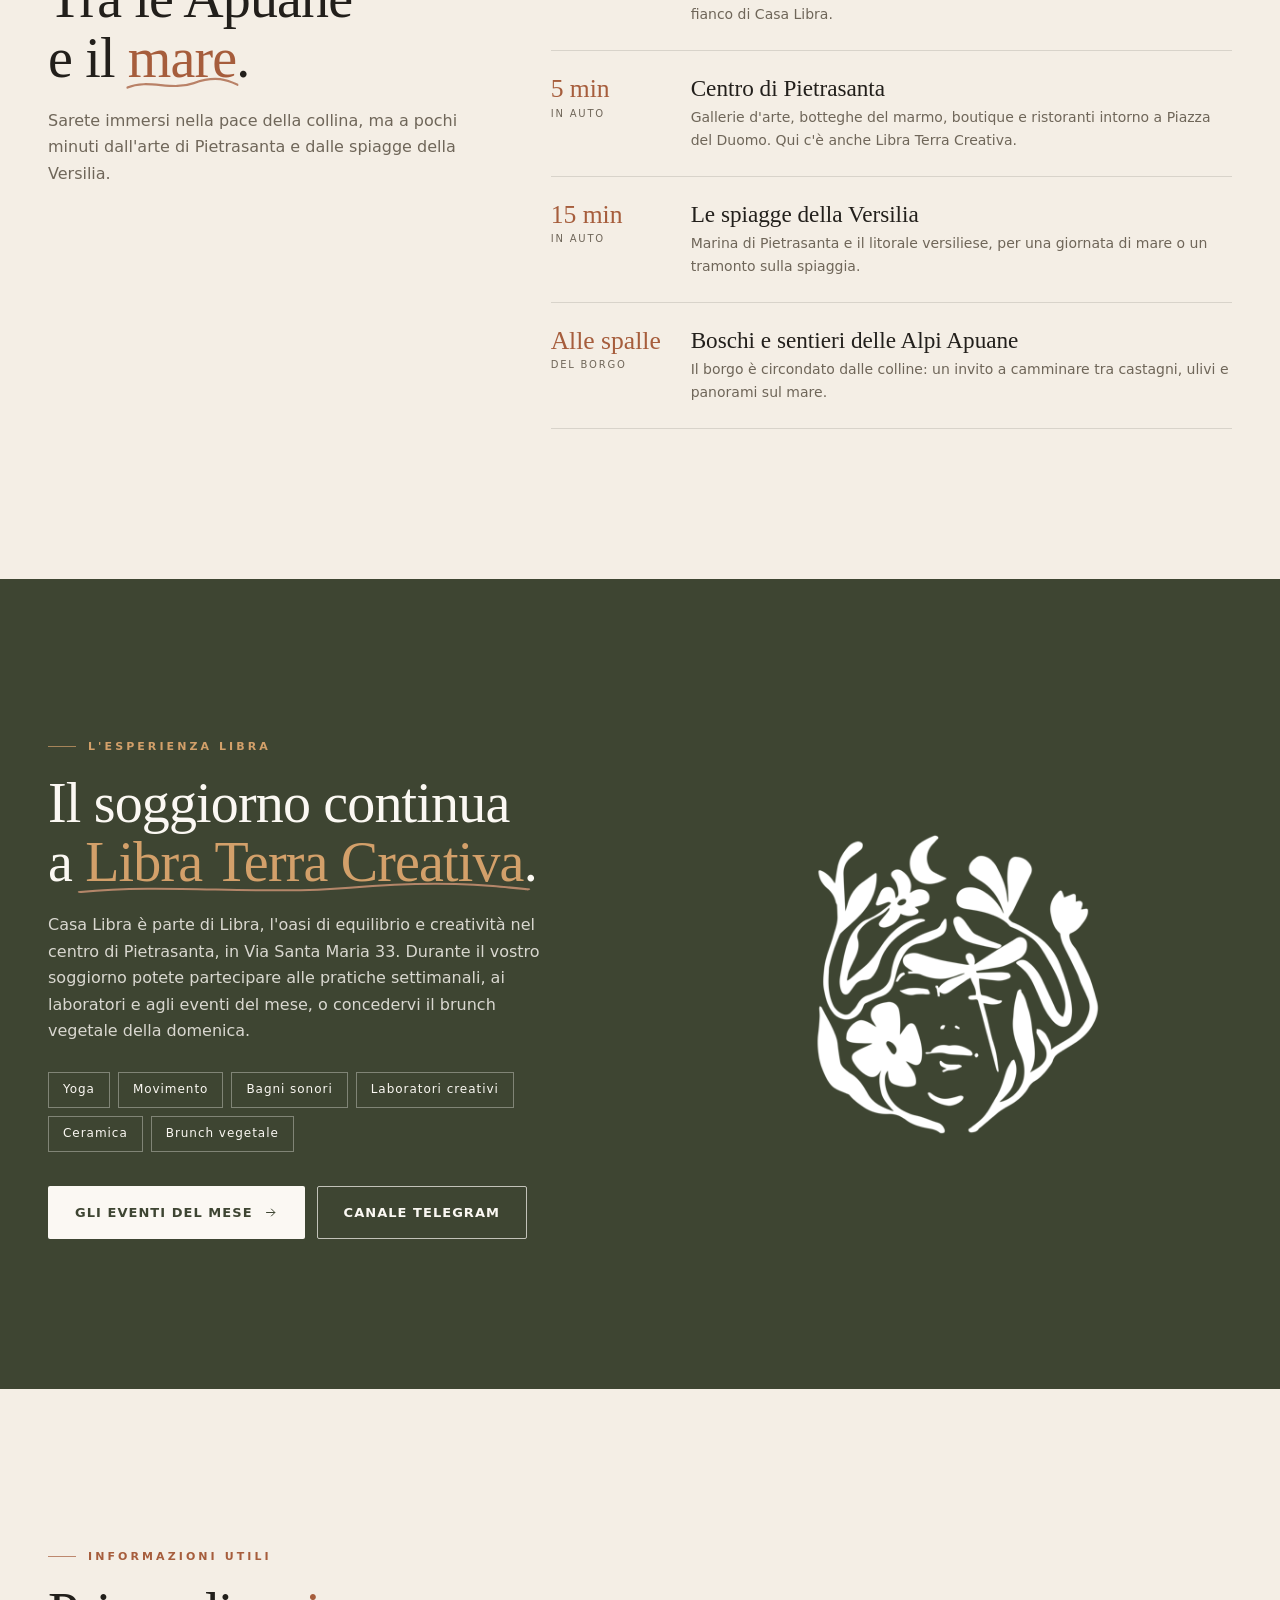
==== commit 0c3a05f3: "Add files via upload" ====
--- a/casa-libra/index.html
+++ b/casa-libra/index.html
@@ -21,6 +21,8 @@
   /* Pagina eventi del mese di Libra Terra Creativa (aggiornala ogni mese) */
   var LIBRA_EVENTI_URL = "/eventi/";
 </script>
+<link rel="stylesheet" href="/assets/css/libra-fx.css">
+<script src="/assets/js/libra-fx.js"></script>
 <style>
 :root{
   /* Palette · Casa Libra — dalle foto: intonaci, cotto, pietra, bosco */
@@ -612,6 +614,7 @@
       <a href="#camere" class="btn glass refract">Le camere</a>
     </div>
   </div>
+  <a class="stamp" href="#prenota" data-stamp="prenota il tuo soggiorno · Casa Libra · "></a>
   <div class="hero-scroll">Scopri</div>
 </section>
 
--- a/assets/css/libra-fx.css
+++ b/assets/css/libra-fx.css
@@ -0,0 +1,72 @@
+/* =========================================================
+   LIBRA · effetti (insieme a /assets/js/libra-fx.js)
+   ========================================================= */
+
+/* ---------- PASSAGGIO TRA LE PAGINE ---------- */
+@view-transition{navigation:auto;}
+::view-transition{background:var(--clay,#A65D3C);}
+/* velo: la pagina vecchia si allontana, la nuova sale dal basso come un sipario */
+html:active-view-transition-type(veil)::view-transition-old(root){animation:vtAway .75s cubic-bezier(.7,0,.3,1) both;}
+html:active-view-transition-type(veil)::view-transition-new(root){animation:vtRise .85s cubic-bezier(.7,0,.3,1) .12s both;}
+@keyframes vtAway{to{transform:scale(.93) translateY(-3%);border-radius:28px;opacity:.55;}}
+@keyframes vtRise{from{clip-path:inset(100% 0 0 0 round 28px 28px 0 0);}to{clip-path:inset(0 0 0 0 round 0);}}
+/* porta: la foto cliccata si allarga fino a diventare l'apertura della pagina nuova */
+html:active-view-transition-type(door)::view-transition-old(root){animation:vtFade .5s ease both;}
+html:active-view-transition-type(door)::view-transition-new(root){animation:vtFade .6s ease .35s both reverse;}
+@keyframes vtFade{to{opacity:0;}}
+::view-transition-group(hero){animation-duration:.95s;animation-timing-function:cubic-bezier(.7,0,.25,1);}
+::view-transition-old(hero),::view-transition-new(hero){height:100%;object-fit:cover;}
+::view-transition-group(hero){border-radius:28px;overflow:hidden;}
+/* sulla pagina d'arrivo la foto è già al suo posto (niente dissolvenza d'ingresso) */
+html.vt-door .cover{animation:none;opacity:1;transform:rotate(2.5deg);}
+@media(prefers-reduced-motion:reduce){::view-transition-group(*),::view-transition-old(*),::view-transition-new(*){animation:none!important;}}
+
+/* ---------- APERTURA CON IL LOGO ---------- */
+/* finché c'è l'apertura, le animazioni della pagina aspettano */
+html.intro-run body *{animation-play-state:paused!important;}
+html.libra-intro::before{content:'';position:fixed;inset:0;z-index:9999;background:var(--sand,#F2ECE3);}
+.intro{position:fixed;inset:0;z-index:9999;background:var(--sand,#F2ECE3);display:grid;place-items:center;color:var(--ink,#221E1A);transition:clip-path 1s cubic-bezier(.75,0,.2,1);clip-path:inset(0 0 0 0);}
+.intro.out{clip-path:inset(0 0 100% 0);}
+.intro-in{display:flex;flex-direction:column;align-items:center;gap:14px;transition:transform 1s cubic-bezier(.75,0,.2,1),opacity .6s;}
+.intro.out .intro-in{transform:translateY(-40px);opacity:0;}
+.intro img{width:78px;height:auto;clip-path:circle(0% at 50% 50%);transform:rotate(-25deg) scale(.9);transition:clip-path 1s cubic-bezier(.2,.7,.3,1),transform 1.2s cubic-bezier(.2,.7,.3,1);}
+.intro.go img{clip-path:circle(75% at 50% 50%);transform:none;}
+.intro b{font-family:var(--serif,'Gambarino',Georgia,serif);font-weight:400;font-size:clamp(2.6rem,7vw,3.8rem);line-height:1;letter-spacing:-.02em;display:flex;overflow:hidden;padding-bottom:.08em;}
+.intro b span{display:inline-block;transform:translateY(110%);transition:transform .9s cubic-bezier(.2,.7,.3,1);transition-delay:calc(.35s + var(--i) * .07s);}
+.intro.go b span{transform:none;}
+.intro small{font-size:10px;letter-spacing:.32em;text-transform:uppercase;font-weight:700;color:var(--clay,#A65D3C);opacity:0;transition:opacity .8s .85s;}
+.intro.go small{opacity:1;}
+
+/* ---------- NASTRO DI PAROLE ---------- */
+.ribbon{position:relative;z-index:3;overflow:hidden;background:var(--olive,#2E3A2C);color:var(--linen,#FCFAF6);transform:rotate(-2deg);margin:-14px -3vw;padding:20px 0;box-shadow:0 18px 40px rgba(0,0,0,.12);}
+.rb-track{display:flex;width:max-content;will-change:transform;}
+.rb-chunk{display:flex;align-items:center;white-space:nowrap;}
+.rb-chunk span{font-family:var(--serif,'Gambarino',Georgia,serif);font-size:clamp(1.7rem,3.6vw,3rem);line-height:1;padding:0 .55em;}
+.rb-chunk i{font-style:normal;font-size:.95rem;color:var(--ochre,#E3B98A);}
+.ribbon-wrap{overflow:hidden;padding:34px 0;}
+.ribbon.clay{background:var(--clay);}
+.ribbon.clay .rb-chunk i{color:var(--linen);opacity:.7;}
+@media(max-width:700px){.ribbon{padding:14px 0;}}
+
+/* ---------- CARD CHE SI INCLINANO ---------- */
+.month{position:relative;overflow:hidden;}
+.tilting{transition:transform .18s ease-out,box-shadow .45s!important;will-change:transform;}
+.glare{position:absolute;inset:0;z-index:5;pointer-events:none;border-radius:inherit;opacity:0;transition:opacity .4s;mix-blend-mode:soft-light;
+  background:radial-gradient(circle at var(--tx,50%) var(--ty,50%),rgba(255,255,255,.75),rgba(255,255,255,0) 55%);}
+.tilting>.glare{opacity:1;}
+
+/* ---------- TIMBRO ROTANTE ---------- */
+.stamp{position:relative;display:grid;place-items:center;width:112px;height:112px;border-radius:50%;background:var(--clay,#A65D3C);color:var(--linen,#FCFAF6);box-shadow:0 14px 34px rgba(0,0,0,.22);transition:transform .5s cubic-bezier(.2,.7,.3,1);flex:none;}
+.stamp svg{position:absolute;inset:0;width:100%;height:100%;animation:stampSpin 40s linear infinite;}
+.stamp text{font-family:var(--sans,'Satoshi',system-ui,sans-serif);font-size:10.5px;font-weight:700;letter-spacing:.14em;text-transform:uppercase;fill:currentColor;}
+.stamp img{position:static!important;inset:auto!important;width:30%!important;height:auto!important;object-fit:contain!important;animation:none!important;transform:none!important;z-index:auto!important;filter:brightness(0) invert(1);}
+.stamp:hover{transform:scale(1.08) rotate(-6deg);}
+.stamp:hover svg{animation-duration:9s;}
+@keyframes stampSpin{to{transform:rotate(360deg);}}
+@media(max-width:700px){.stamp{width:86px;height:86px;}.stamp text{font-size:10px;}}
+@media(prefers-reduced-motion:reduce){.stamp svg{animation:none;}}
+/* posizioni */
+.door .stamp{position:absolute;top:18px;right:18px;z-index:4;}
+.pv-hero .stamp,.hero .stamp{position:absolute;right:max(16px,5vw);bottom:clamp(30px,9vh,90px);z-index:4;}
+.hero .stamp{right:max(84px,8vw);}
+@media(max-width:760px){.pv-hero .stamp,.hero .stamp{top:96px;bottom:auto;right:16px;}}
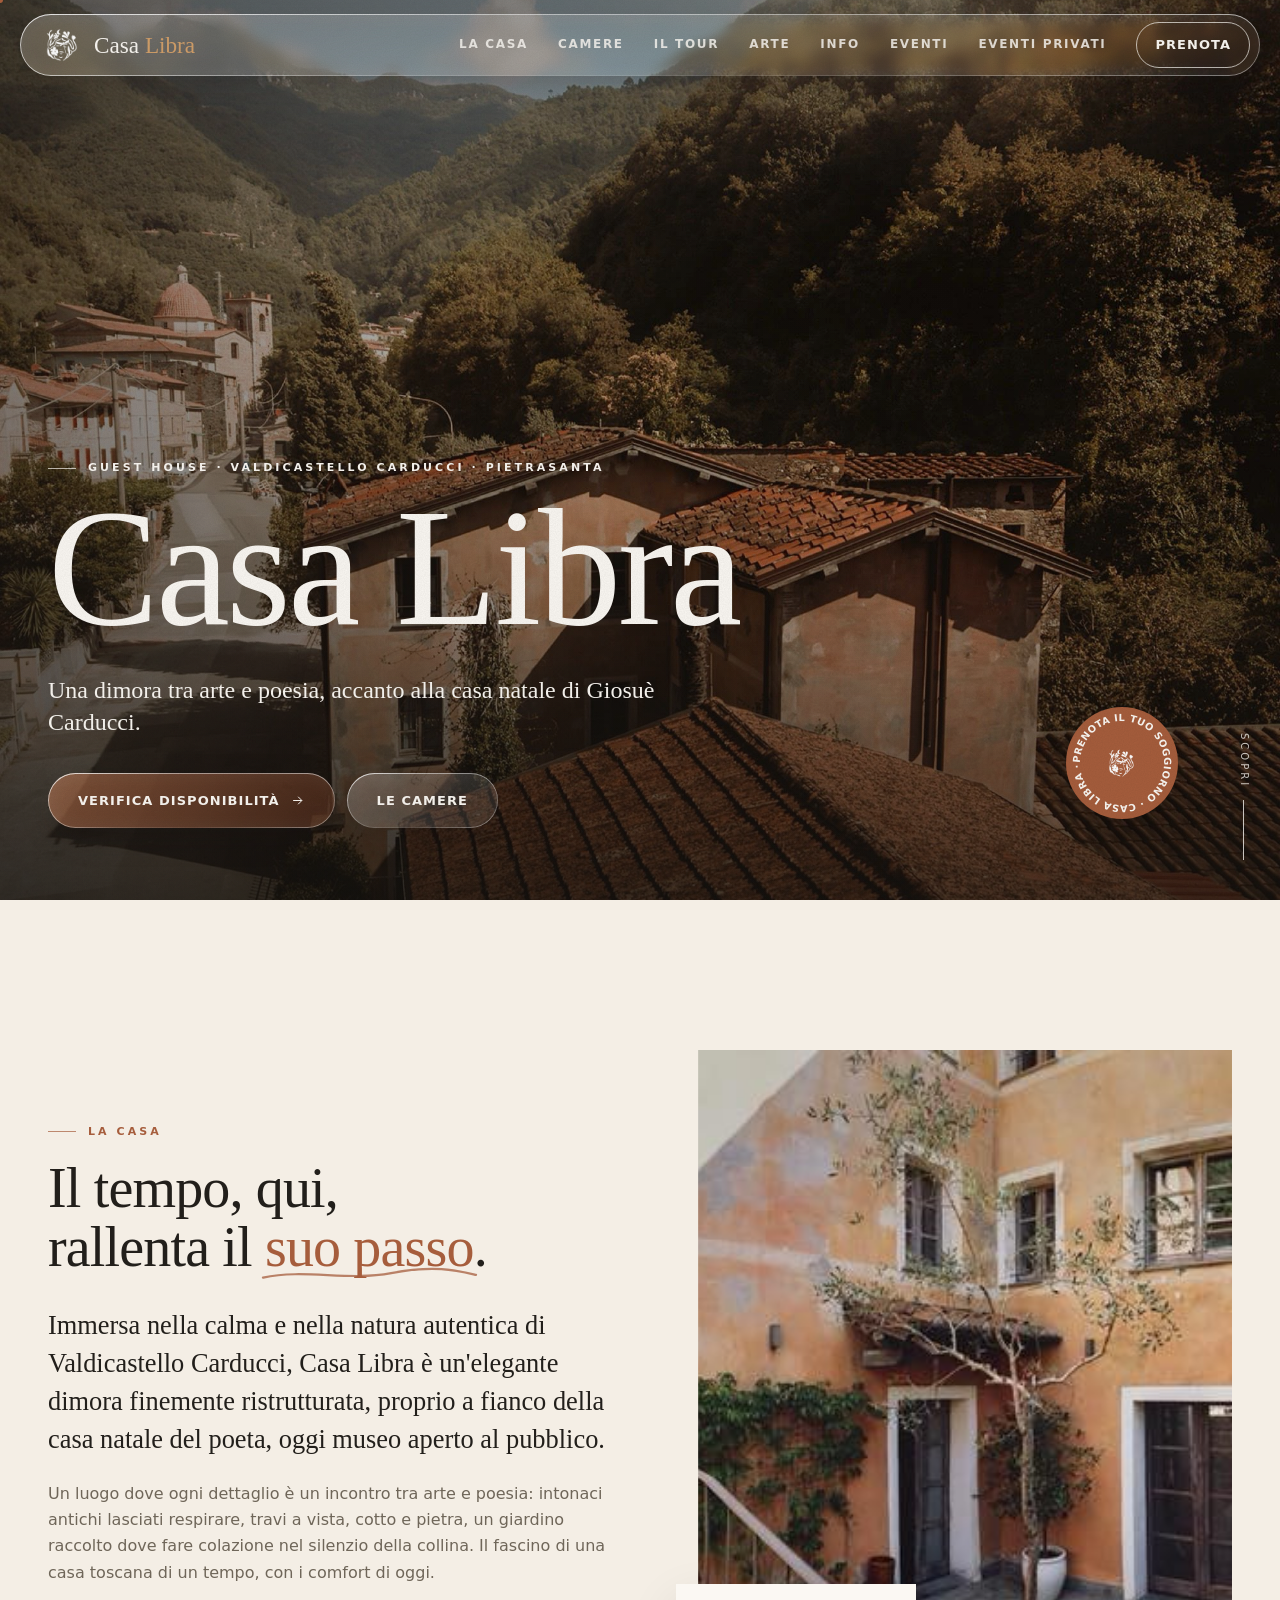
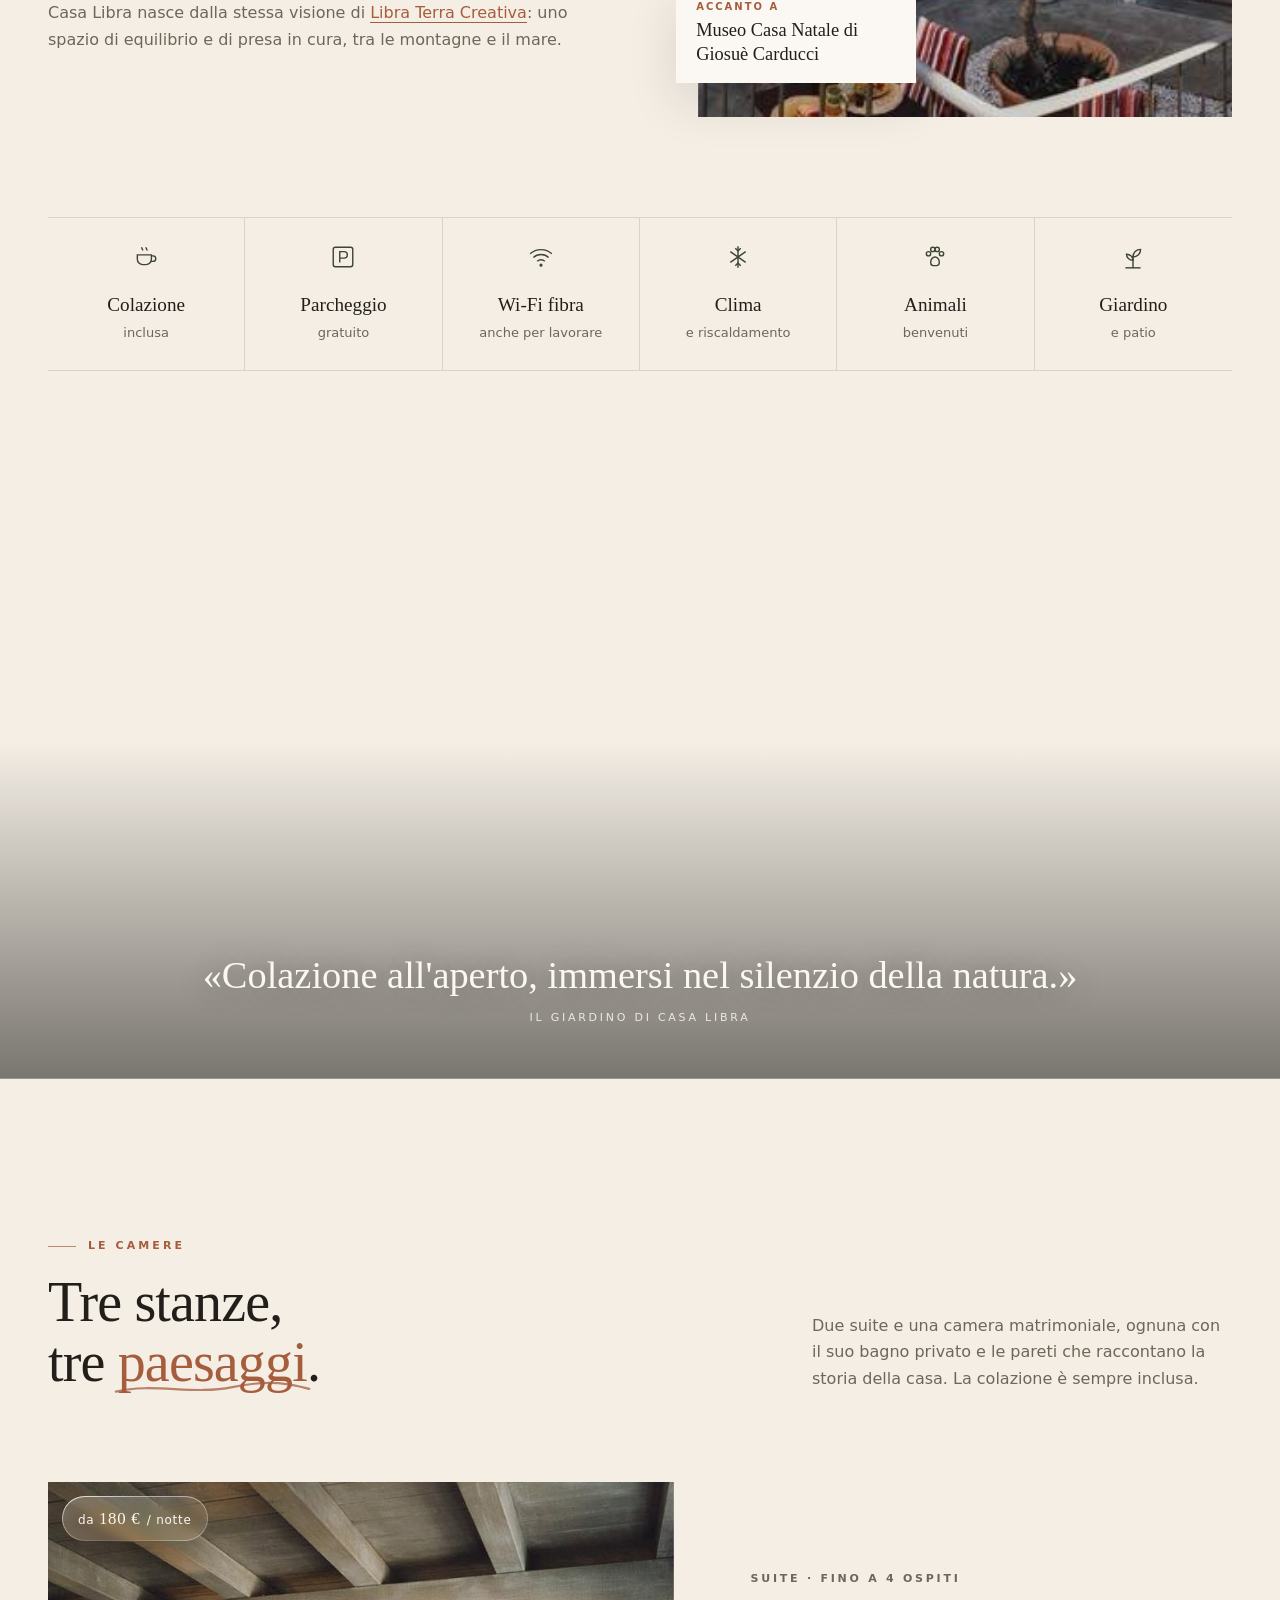
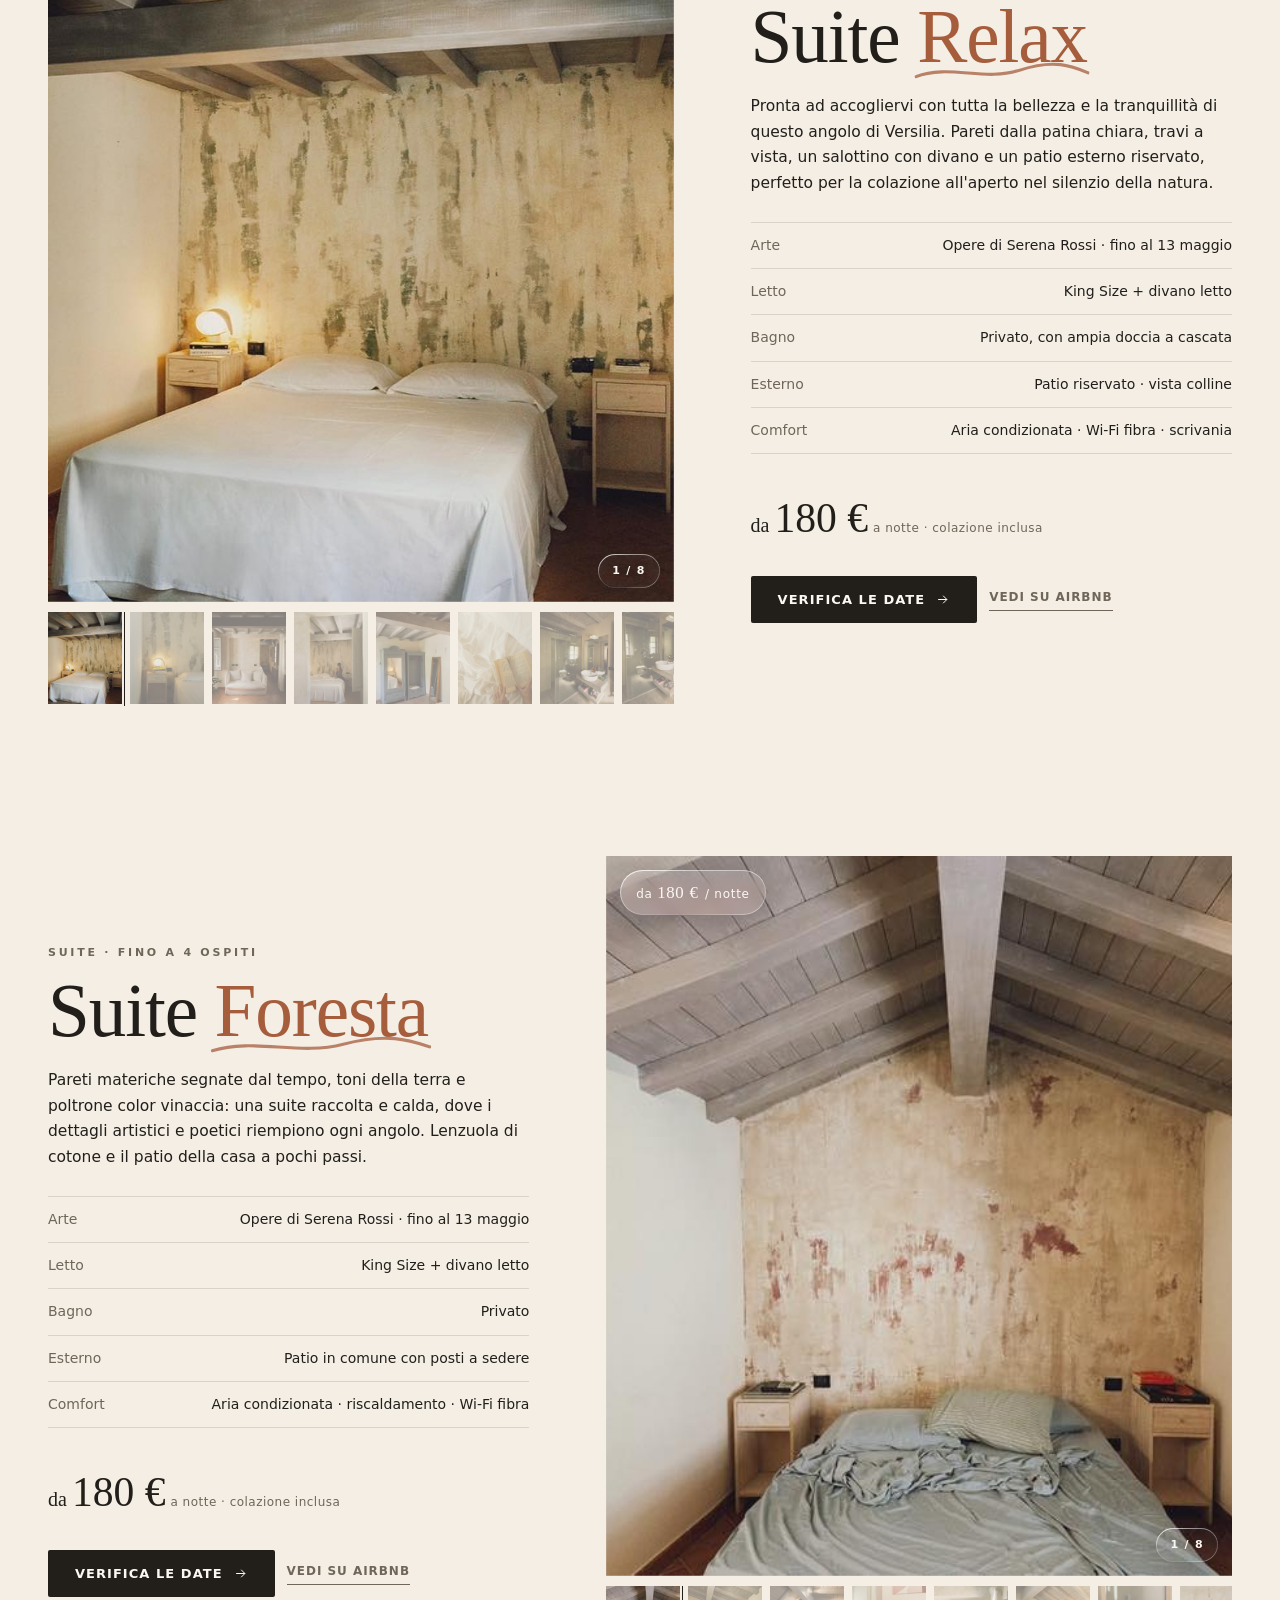
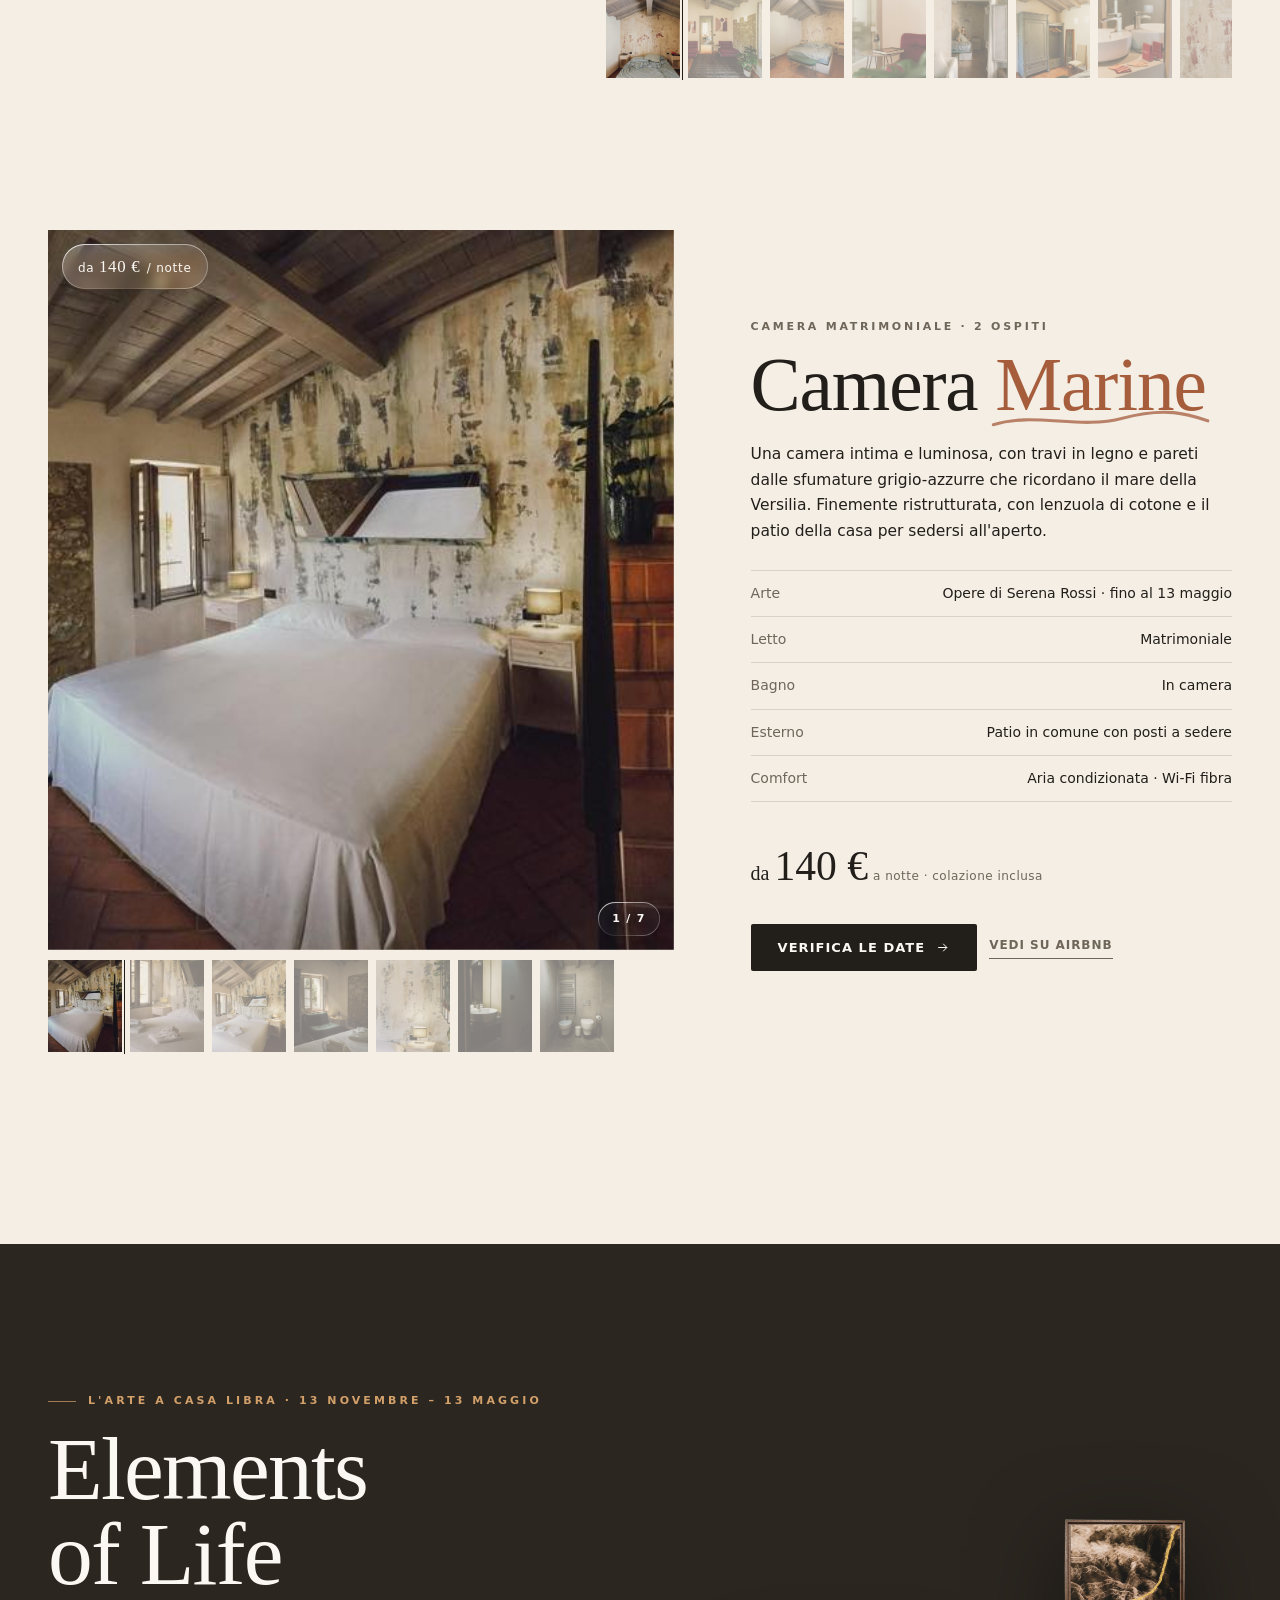
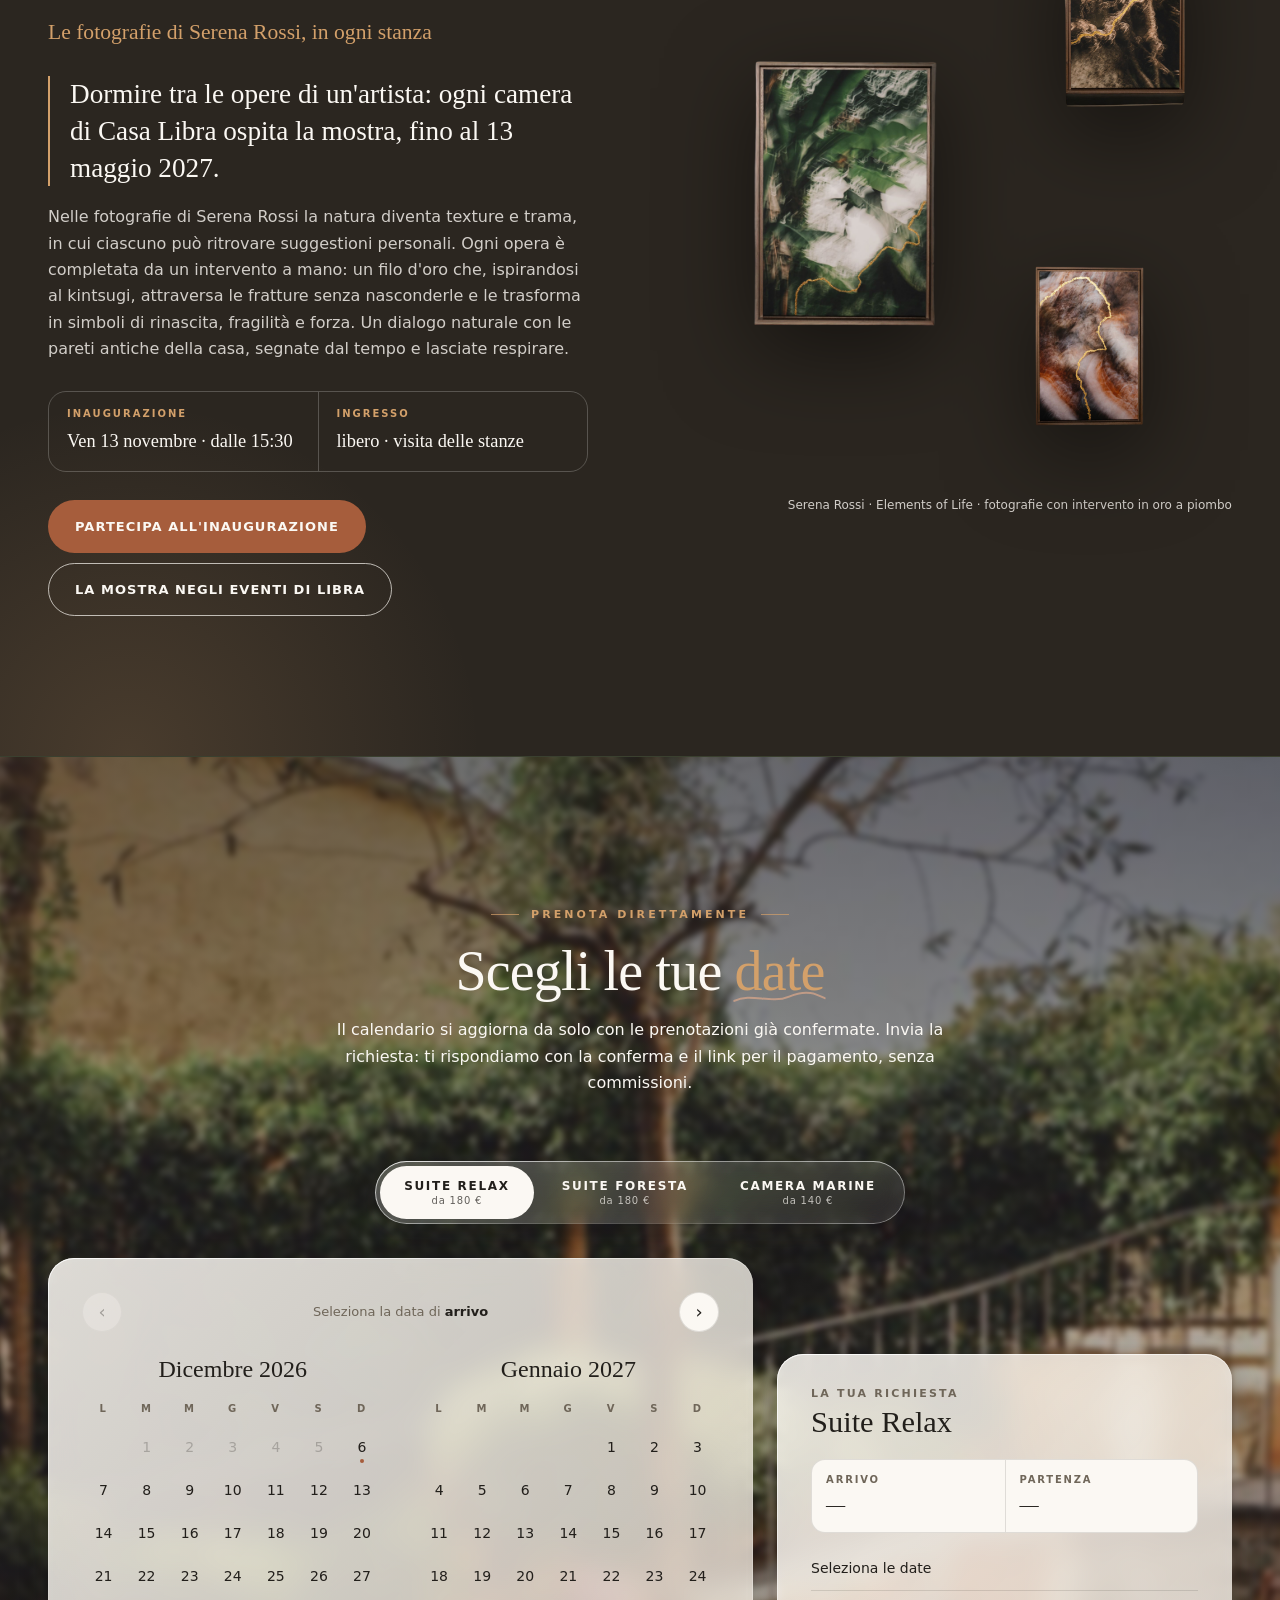
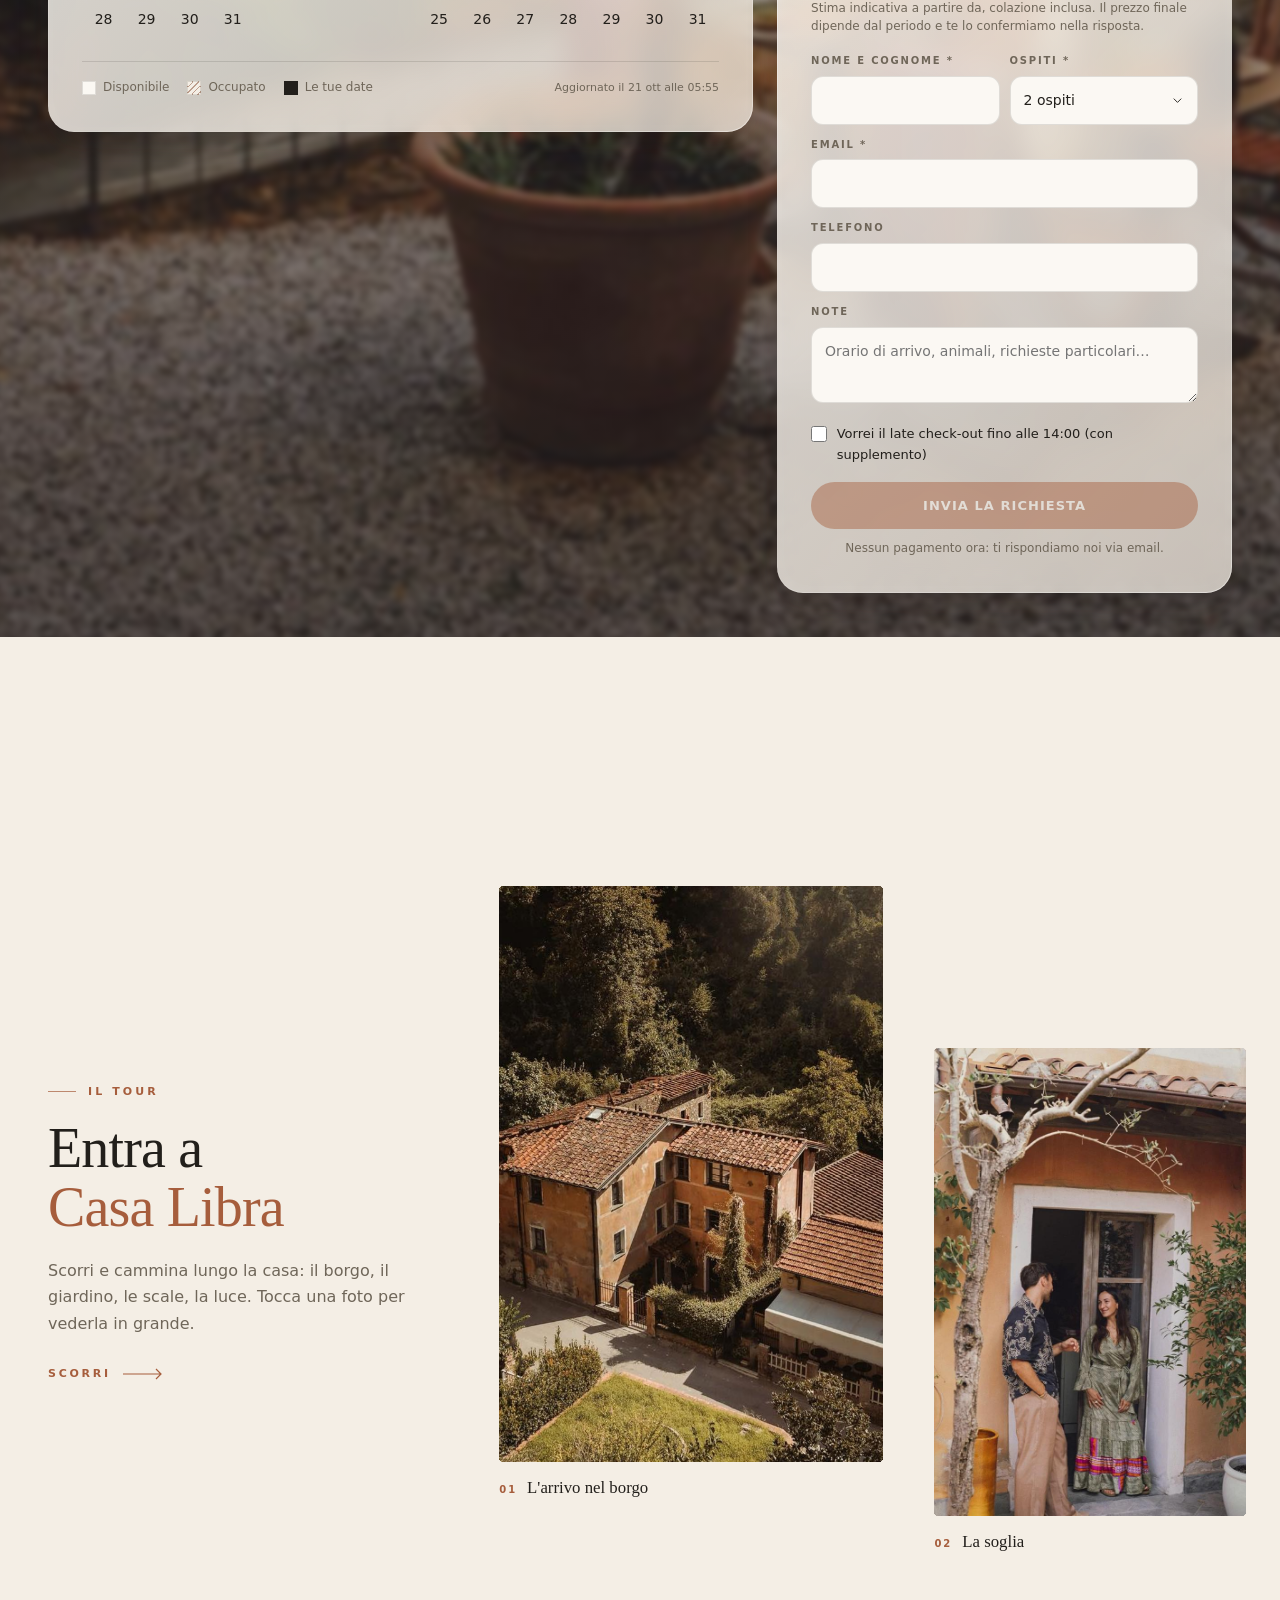
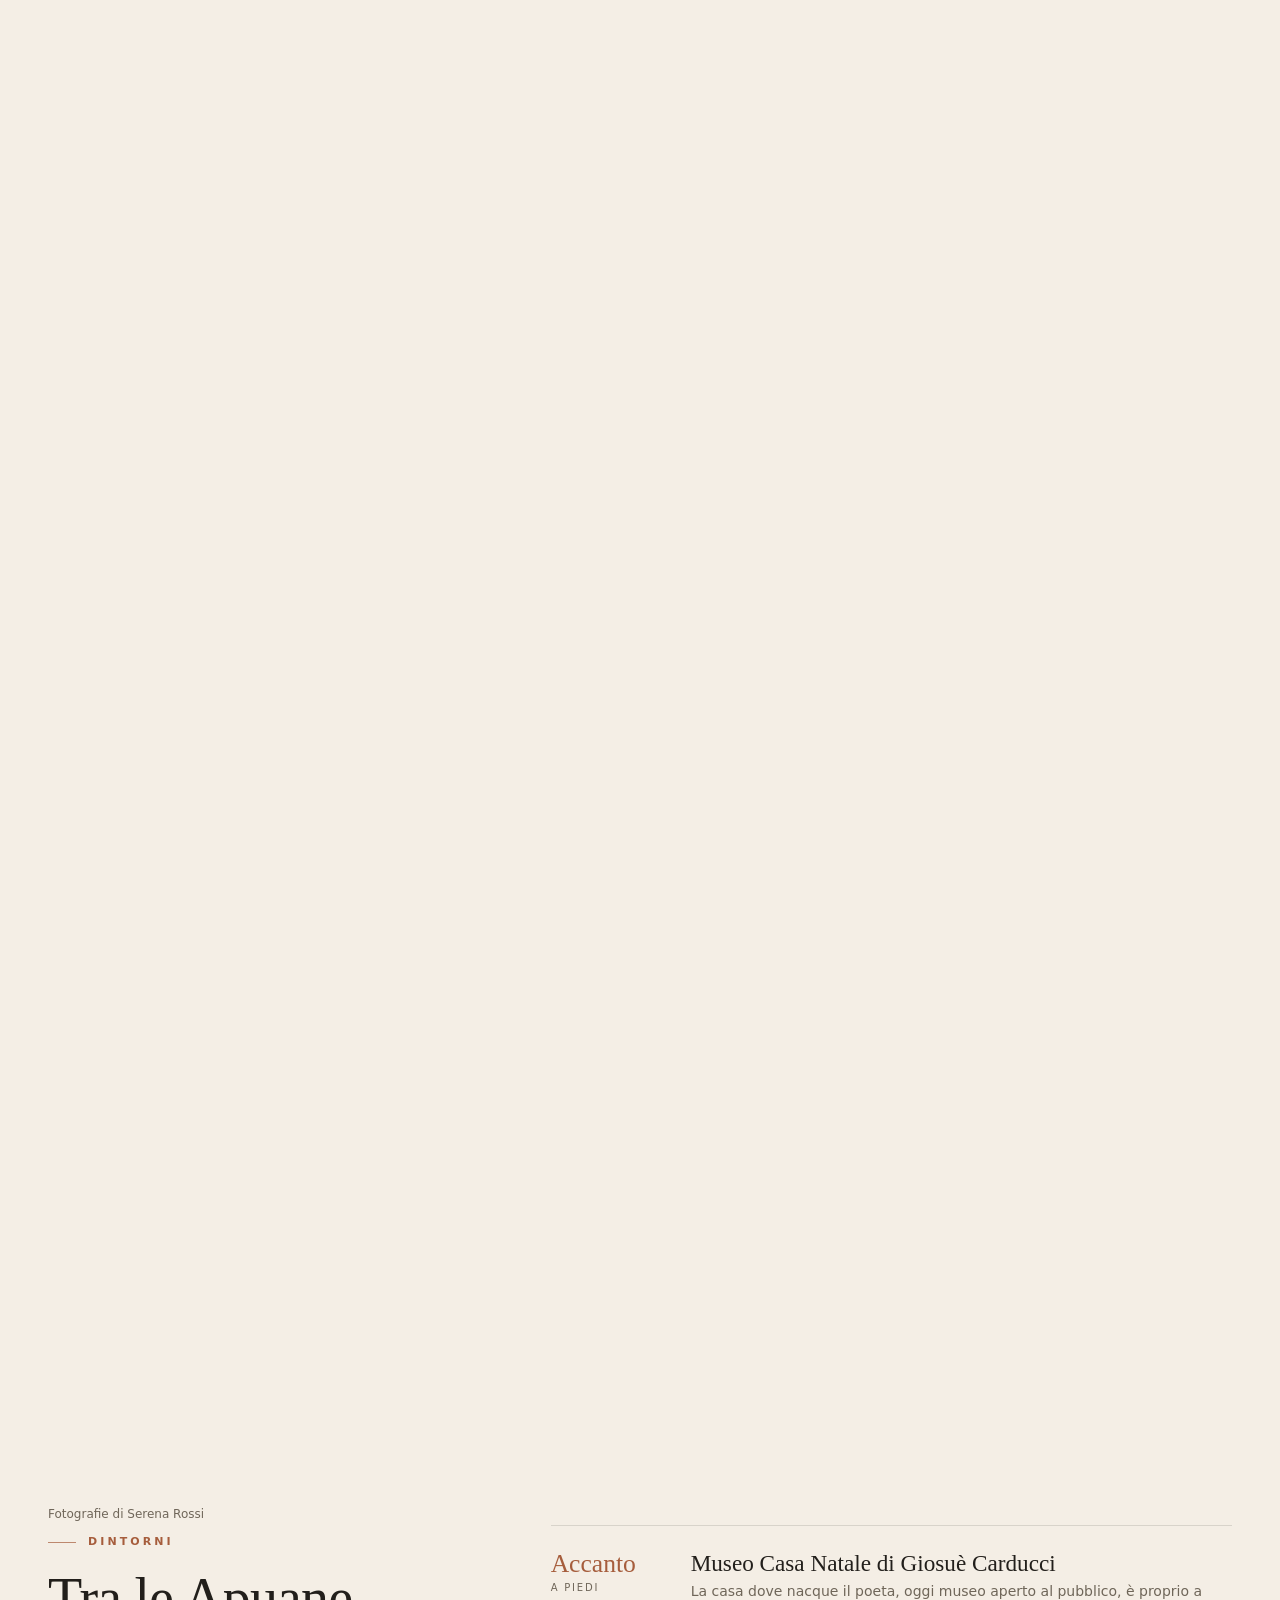
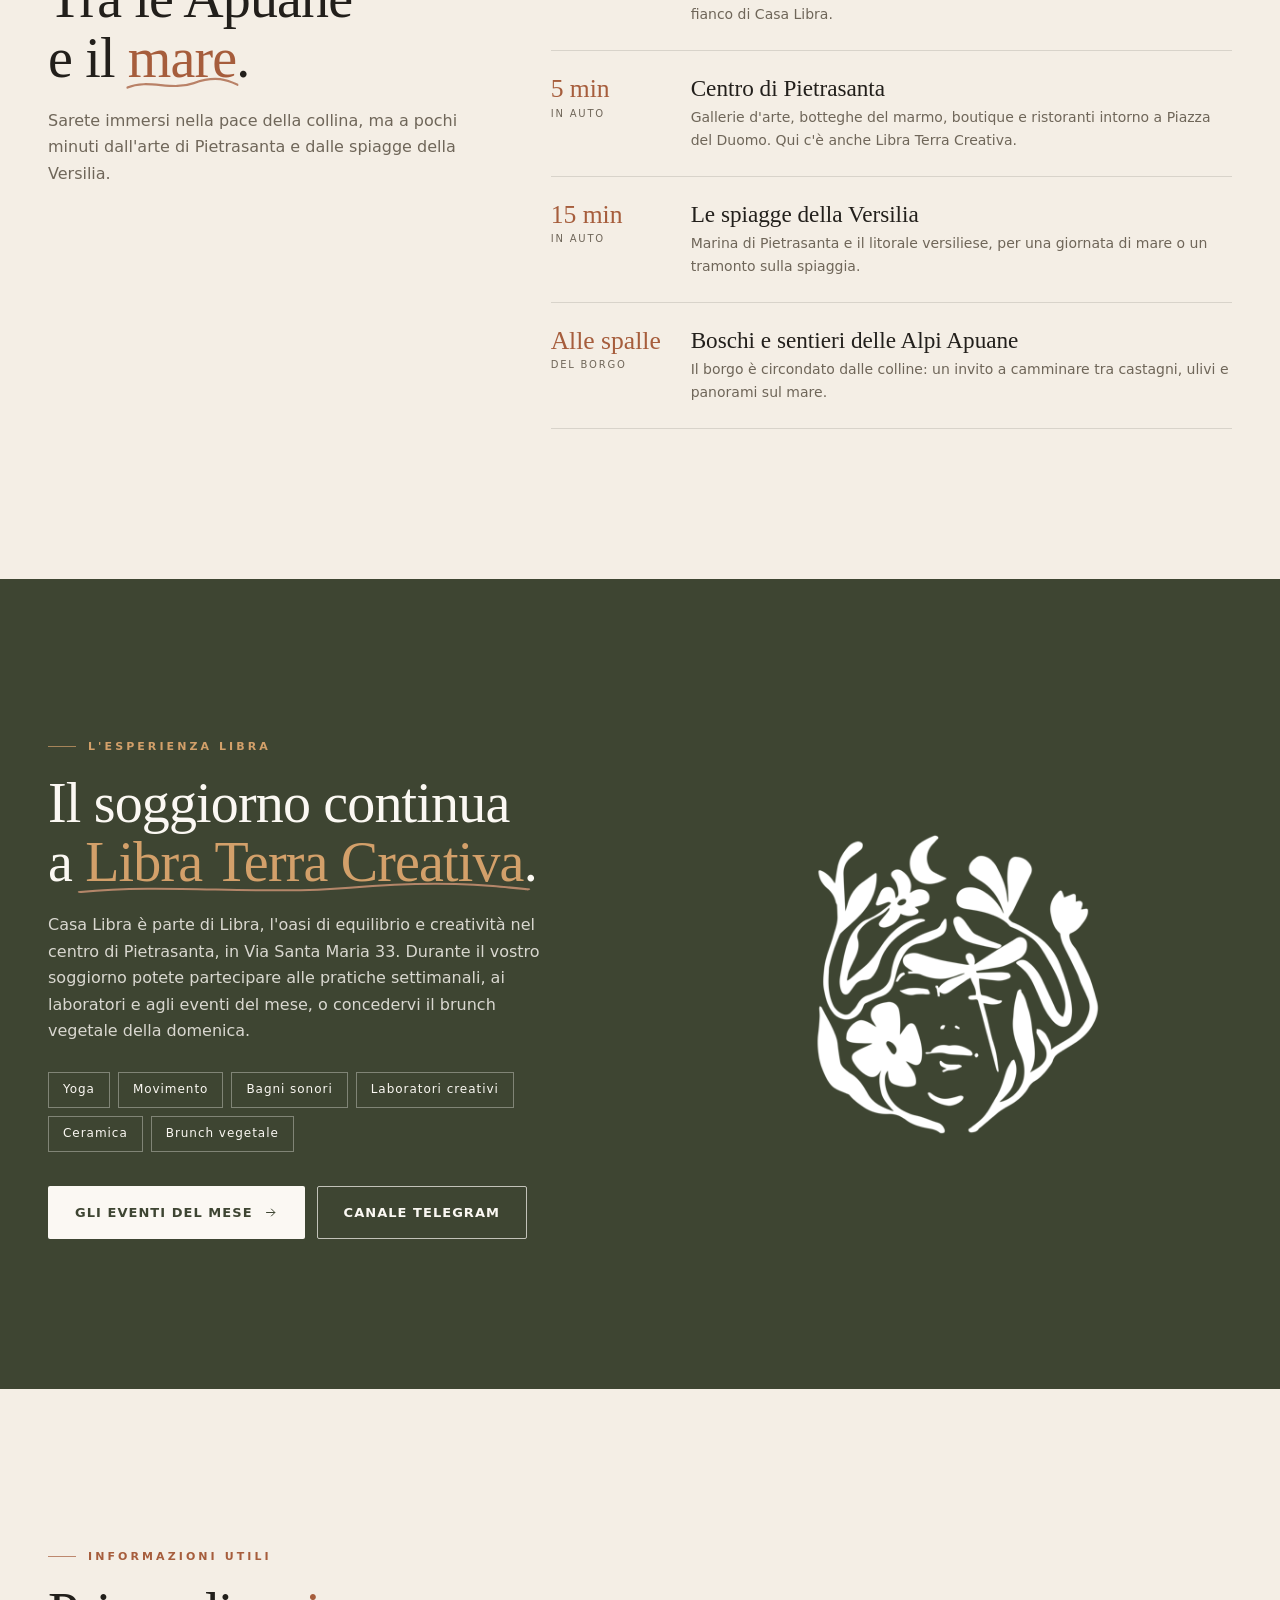
==== commit 52a9a0a5: "Add files via upload" ====
--- a/casa-libra/index.html
+++ b/casa-libra/index.html
@@ -7,14 +7,22 @@
 <meta name="description" content="Casa Libra, la guest house di Libra Terra Creativa a Valdicastello Carducci (Pietrasanta), accanto alla casa natale di Giosuè Carducci. Suite Relax, Suite Foresta e Camera Marine, colazione inclusa. Verifica la disponibilità e prenota direttamente.">
 <meta property="og:title" content="Casa Libra · Valdicastello Carducci">
 <meta property="og:description" content="Una dimora tra arte e poesia, accanto alla casa natale di Giosuè Carducci. Tre camere, colazione inclusa, a 5 minuti da Pietrasanta.">
-<meta property="og:image" content="assets/img/facciata.jpg">
 <meta property="og:type" content="website">
+<meta property="og:site_name" content="Libra Terra Creativa">
+<meta property="og:locale" content="it_IT">
+<meta property="og:url" content="https://librapietrasanta.com/casa-libra/">
+<meta property="og:image" content="https://librapietrasanta.com/assets/img/anteprime/casa-libra.jpg">
+<meta property="og:image:width" content="1200">
+<meta property="og:image:height" content="630">
+<meta property="og:image:alt" content="La corte di Casa Libra a Valdicastello Carducci">
+<meta name="twitter:card" content="summary_large_image">
+<link rel="canonical" href="https://librapietrasanta.com/casa-libra/">
 <meta name="theme-color" content="#F4EEE5">
 <link rel="icon" type="image/png" href="assets/pittogramma.png">
 <link rel="preconnect" href="https://api.fontshare.com">
 <link rel="preconnect" href="https://cdn.fontshare.com" crossorigin>
-<link href="https://api.fontshare.com/v2/css?f[]=gambarino@400&display=swap" rel="stylesheet">
-<link href="https://api.fontshare.com/v2/css?f[]=satoshi@400,500,700&display=swap" rel="stylesheet">
+<link rel="preload" as="style" href="https://api.fontshare.com/v2/css?f[]=gambarino@400&display=swap" onload="this.onload=null;this.rel='stylesheet'"><noscript><link rel="stylesheet" href="https://api.fontshare.com/v2/css?f[]=gambarino@400&display=swap"></noscript>
+<link rel="preload" as="style" href="https://api.fontshare.com/v2/css?f[]=satoshi@400,500,700&display=swap" onload="this.onload=null;this.rel='stylesheet'"><noscript><link rel="stylesheet" href="https://api.fontshare.com/v2/css?f[]=satoshi@400,500,700&display=swap"></noscript>
 <script>
   /* Stessa chiave Web3Forms del sito eventi: le richieste arrivano a librapietrasanta@gmail.com */
   var W3F_KEY = "918c6a5b-9a01-4fe4-a0e5-948f123f94e9";
@@ -630,7 +638,7 @@
         <p class="muted">Casa Libra nasce dalla stessa visione di <a href="#libra" style="color:var(--clay);border-bottom:1px solid currentColor">Libra Terra Creativa</a>: uno spazio di equilibrio e di presa in cura, tra le montagne e il mare.</p>
       </div>
       <div class="casa-img rv">
-        <span class="ph"><img src="assets/img/facciata.jpg" alt="La facciata color ocra di Casa Libra con il cortile e l'ulivo" loading="lazy" style="aspect-ratio:4/5;object-position:40% center"></span>
+        <span class="ph"><img src="assets/img/facciata.jpg" srcset="assets/img/facciata-m.jpg 760w, assets/img/facciata.jpg 2000w" sizes="(max-width: 900px) 92vw, 40vw" alt="La facciata color ocra di Casa Libra con il cortile e l'ulivo" loading="lazy" style="aspect-ratio:4/5;object-position:40% center"></span>
         <div class="tag"><small>Accanto a</small>Museo Casa Natale di Giosuè Carducci</div>
       </div>
     </div>
@@ -665,7 +673,7 @@
     <!-- SUITE RELAX -->
     <article class="room rv" id="room-relax" data-room="relax">
       <div class="room-media">
-        <div class="room-main"><span class="price-tag glass refract">da <b>180 €</b> / notte</span><img src="assets/img/relax-2.jpg" alt="Suite Relax: letto King Size e pareti con patina chiara" loading="lazy"><span class="count glass refract">1 / 8</span></div>
+        <div class="room-main"><span class="price-tag glass refract">da <b>180 €</b> / notte</span><img src="assets/img/relax-2.jpg" srcset="assets/img/relax-2-m.jpg 760w, assets/img/relax-2.jpg 933w" sizes="(max-width: 900px) 92vw, 40vw" alt="Suite Relax: letto King Size e pareti con patina chiara" loading="lazy"><span class="count glass refract">1 / 8</span></div>
         <div class="room-thumbs" data-photos="relax-2,relax-1,relax-3,relax-4,relax-5,relax-6,relax-bagno,relax-bagno-2"></div>
       </div>
       <div class="room-body">
@@ -690,7 +698,7 @@
     <!-- SUITE FORESTA -->
     <article class="room flip rv" id="room-foresta" data-room="foresta">
       <div class="room-media">
-        <div class="room-main"><span class="price-tag glass refract">da <b>180 €</b> / notte</span><img src="assets/img/foresta-1.jpg" alt="Suite Foresta: letto King Size e pareti materiche dai toni della terra" loading="lazy"><span class="count glass refract">1 / 8</span></div>
+        <div class="room-main"><span class="price-tag glass refract">da <b>180 €</b> / notte</span><img src="assets/img/foresta-1.jpg" srcset="assets/img/foresta-1-m.jpg 760w, assets/img/foresta-1.jpg 1400w" sizes="(max-width: 900px) 92vw, 40vw" alt="Suite Foresta: letto King Size e pareti materiche dai toni della terra" loading="lazy"><span class="count glass refract">1 / 8</span></div>
         <div class="room-thumbs" data-photos="foresta-1,foresta-2,foresta-3,foresta-4,foresta-5,foresta-6,foresta-bagno,foresta-parete"></div>
       </div>
       <div class="room-body">
@@ -715,7 +723,7 @@
     <!-- CAMERA MARINE -->
     <article class="room rv" id="room-marine" data-room="marine">
       <div class="room-media">
-        <div class="room-main"><span class="price-tag glass refract">da <b>140 €</b> / notte</span><img src="assets/img/marine-1.jpg" alt="Camera Marine: letto matrimoniale sotto le travi in legno" loading="lazy"><span class="count glass refract">1 / 7</span></div>
+        <div class="room-main"><span class="price-tag glass refract">da <b>140 €</b> / notte</span><img src="assets/img/marine-1.jpg" srcset="assets/img/marine-1-m.jpg 760w, assets/img/marine-1.jpg 1400w" sizes="(max-width: 900px) 92vw, 40vw" alt="Camera Marine: letto matrimoniale sotto le travi in legno" loading="lazy"><span class="count glass refract">1 / 7</span></div>
         <div class="room-thumbs" data-photos="marine-1,marine-2,marine-3,marine-4,marine-5,marine-bagno,marine-bagno-2"></div>
       </div>
       <div class="room-body">
@@ -845,18 +853,18 @@
           <p class="muted">Scorri e cammina lungo la casa: il borgo, il giardino, le scale, la luce. Tocca una foto per vederla in grande.</p>
           <span class="corr-arrow" aria-hidden="true">Scorri <svg viewBox="0 0 40 12" fill="none" stroke="currentColor" stroke-width="1.2"><path d="M0 6h38M33 1l5 5-5 5"/></svg></span>
         </div>
-        <figure class="corr-item" style="--h:64vh;--y:-4vh;--ar:2/3"><button type="button" data-i="0" aria-label="Ingrandisci: L'arrivo nel borgo"><img src="assets/img/tetti.jpg" alt="L'arrivo nel borgo" loading="lazy"></button><figcaption><span>01</span>L'arrivo nel borgo</figcaption></figure>
-        <figure class="corr-item" style="--h:52vh;--y:8vh;--ar:2/3"><button type="button" data-i="1" aria-label="Ingrandisci: La soglia"><img src="assets/img/ingresso.jpg" alt="La soglia" loading="lazy"></button><figcaption><span>02</span>La soglia</figcaption></figure>
-        <figure class="corr-item" style="--h:48vh;--y:-8vh;--ar:16/8.45"><button type="button" data-i="2" aria-label="Ingrandisci: Il giardino della colazione"><img src="assets/img/giardino.jpg" alt="Il giardino della colazione" loading="lazy"></button><figcaption><span>03</span>Il giardino della colazione</figcaption></figure>
-        <figure class="corr-item" style="--h:58vh;--y:6vh;--ar:2/3"><button type="button" data-i="3" aria-label="Ingrandisci: Frutta e caffè, con calma"><img src="assets/img/colazione-2.jpg" alt="Frutta e caffè, con calma" loading="lazy"></button><figcaption><span>04</span>Frutta e caffè, con calma</figcaption></figure>
-        <figure class="corr-item" style="--h:40vh;--y:-10vh;--ar:2/3"><button type="button" data-i="4" aria-label="Ingrandisci: Dettagli"><img src="assets/img/fiori.jpg" alt="Dettagli" loading="lazy"></button><figcaption><span>05</span>Dettagli</figcaption></figure>
-        <figure class="corr-item" style="--h:66vh;--y:0vh;--ar:2/3"><button type="button" data-i="5" aria-label="Ingrandisci: Le scale"><img src="assets/img/scala-specchio.jpg" alt="Le scale" loading="lazy"></button><figcaption><span>06</span>Le scale</figcaption></figure>
-        <figure class="corr-item" style="--h:42vh;--y:10vh;--ar:2/3"><button type="button" data-i="6" aria-label="Ingrandisci: Cotto a spina di pesce"><img src="assets/img/cotto.jpg" alt="Cotto a spina di pesce" loading="lazy"></button><figcaption><span>07</span>Cotto a spina di pesce</figcaption></figure>
-        <figure class="corr-item" style="--h:56vh;--y:-6vh;--ar:2/3"><button type="button" data-i="7" aria-label="Ingrandisci: La luce della collina"><img src="assets/img/finestra.jpg" alt="La luce della collina" loading="lazy"></button><figcaption><span>08</span>La luce della collina</figcaption></figure>
-        <figure class="corr-item" style="--h:46vh;--y:8vh;--ar:2/3"><button type="button" data-i="8" aria-label="Ingrandisci: Un angolo per leggere"><img src="assets/img/panca.jpg" alt="Un angolo per leggere" loading="lazy"></button><figcaption><span>09</span>Un angolo per leggere</figcaption></figure>
-        <figure class="corr-item" style="--h:60vh;--y:-2vh;--ar:2/3"><button type="button" data-i="9" aria-label="Ingrandisci: Il tavolo in giardino"><img src="assets/img/colazione-1.jpg" alt="Il tavolo in giardino" loading="lazy"></button><figcaption><span>10</span>Il tavolo in giardino</figcaption></figure>
-        <figure class="corr-item" style="--h:50vh;--y:-9vh;--ar:2/3"><button type="button" data-i="10" aria-label="Ingrandisci: Intonaci antichi"><img src="assets/img/porta.jpg" alt="Intonaci antichi" loading="lazy"></button><figcaption><span>11</span>Intonaci antichi</figcaption></figure>
-        <figure class="corr-item" style="--h:62vh;--y:5vh;--ar:2/3"><button type="button" data-i="11" aria-label="Ingrandisci: Verso le camere"><img src="assets/img/scala.jpg" alt="Verso le camere" loading="lazy"></button><figcaption><span>12</span>Verso le camere</figcaption></figure>
+        <figure class="corr-item" style="--h:64vh;--y:-4vh;--ar:2/3"><button type="button" data-i="0" aria-label="Ingrandisci: L'arrivo nel borgo"><img src="assets/img/tetti.jpg" srcset="assets/img/tetti-m.jpg 760w, assets/img/tetti.jpg 1050w" sizes="(max-width: 900px) 92vw, 40vw" alt="L'arrivo nel borgo" loading="lazy"></button><figcaption><span>01</span>L'arrivo nel borgo</figcaption></figure>
+        <figure class="corr-item" style="--h:52vh;--y:8vh;--ar:2/3"><button type="button" data-i="1" aria-label="Ingrandisci: La soglia"><img src="assets/img/ingresso.jpg" srcset="assets/img/ingresso-m.jpg 760w, assets/img/ingresso.jpg 933w" sizes="(max-width: 900px) 92vw, 40vw" alt="La soglia" loading="lazy"></button><figcaption><span>02</span>La soglia</figcaption></figure>
+        <figure class="corr-item" style="--h:48vh;--y:-8vh;--ar:16/8.45"><button type="button" data-i="2" aria-label="Ingrandisci: Il giardino della colazione"><img src="assets/img/giardino.jpg" srcset="assets/img/giardino-m.jpg 760w, assets/img/giardino.jpg 2000w" sizes="(max-width: 900px) 92vw, 40vw" alt="Il giardino della colazione" loading="lazy"></button><figcaption><span>03</span>Il giardino della colazione</figcaption></figure>
+        <figure class="corr-item" style="--h:58vh;--y:6vh;--ar:2/3"><button type="button" data-i="3" aria-label="Ingrandisci: Frutta e caffè, con calma"><img src="assets/img/colazione-2.jpg" srcset="assets/img/colazione-2-m.jpg 760w, assets/img/colazione-2.jpg 933w" sizes="(max-width: 900px) 92vw, 40vw" alt="Frutta e caffè, con calma" loading="lazy"></button><figcaption><span>04</span>Frutta e caffè, con calma</figcaption></figure>
+        <figure class="corr-item" style="--h:40vh;--y:-10vh;--ar:2/3"><button type="button" data-i="4" aria-label="Ingrandisci: Dettagli"><img src="assets/img/fiori.jpg" srcset="assets/img/fiori-m.jpg 760w, assets/img/fiori.jpg 933w" sizes="(max-width: 900px) 92vw, 40vw" alt="Dettagli" loading="lazy"></button><figcaption><span>05</span>Dettagli</figcaption></figure>
+        <figure class="corr-item" style="--h:66vh;--y:0vh;--ar:2/3"><button type="button" data-i="5" aria-label="Ingrandisci: Le scale"><img src="assets/img/scala-specchio.jpg" srcset="assets/img/scala-specchio-m.jpg 760w, assets/img/scala-specchio.jpg 933w" sizes="(max-width: 900px) 92vw, 40vw" alt="Le scale" loading="lazy"></button><figcaption><span>06</span>Le scale</figcaption></figure>
+        <figure class="corr-item" style="--h:42vh;--y:10vh;--ar:2/3"><button type="button" data-i="6" aria-label="Ingrandisci: Cotto a spina di pesce"><img src="assets/img/cotto.jpg" srcset="assets/img/cotto-m.jpg 760w, assets/img/cotto.jpg 933w" sizes="(max-width: 900px) 92vw, 40vw" alt="Cotto a spina di pesce" loading="lazy"></button><figcaption><span>07</span>Cotto a spina di pesce</figcaption></figure>
+        <figure class="corr-item" style="--h:56vh;--y:-6vh;--ar:2/3"><button type="button" data-i="7" aria-label="Ingrandisci: La luce della collina"><img src="assets/img/finestra.jpg" srcset="assets/img/finestra-m.jpg 760w, assets/img/finestra.jpg 933w" sizes="(max-width: 900px) 92vw, 40vw" alt="La luce della collina" loading="lazy"></button><figcaption><span>08</span>La luce della collina</figcaption></figure>
+        <figure class="corr-item" style="--h:46vh;--y:8vh;--ar:2/3"><button type="button" data-i="8" aria-label="Ingrandisci: Un angolo per leggere"><img src="assets/img/panca.jpg" srcset="assets/img/panca-m.jpg 760w, assets/img/panca.jpg 933w" sizes="(max-width: 900px) 92vw, 40vw" alt="Un angolo per leggere" loading="lazy"></button><figcaption><span>09</span>Un angolo per leggere</figcaption></figure>
+        <figure class="corr-item" style="--h:60vh;--y:-2vh;--ar:2/3"><button type="button" data-i="9" aria-label="Ingrandisci: Il tavolo in giardino"><img src="assets/img/colazione-1.jpg" srcset="assets/img/colazione-1-m.jpg 760w, assets/img/colazione-1.jpg 933w" sizes="(max-width: 900px) 92vw, 40vw" alt="Il tavolo in giardino" loading="lazy"></button><figcaption><span>10</span>Il tavolo in giardino</figcaption></figure>
+        <figure class="corr-item" style="--h:50vh;--y:-9vh;--ar:2/3"><button type="button" data-i="10" aria-label="Ingrandisci: Intonaci antichi"><img src="assets/img/porta.jpg" srcset="assets/img/porta-m.jpg 760w, assets/img/porta.jpg 933w" sizes="(max-width: 900px) 92vw, 40vw" alt="Intonaci antichi" loading="lazy"></button><figcaption><span>11</span>Intonaci antichi</figcaption></figure>
+        <figure class="corr-item" style="--h:62vh;--y:5vh;--ar:2/3"><button type="button" data-i="11" aria-label="Ingrandisci: Verso le camere"><img src="assets/img/scala.jpg" srcset="assets/img/scala-m.jpg 760w, assets/img/scala.jpg 933w" sizes="(max-width: 900px) 92vw, 40vw" alt="Verso le camere" loading="lazy"></button><figcaption><span>12</span>Verso le camere</figcaption></figure>
         <div class="corr-end">
           <h3>Tre camere,<br><em>tre paesaggi</em>.</h3>
           <div class="corr-end-cta">
@@ -1024,13 +1032,13 @@
   var thumbs=room.querySelector('.room-thumbs'),list=thumbs.dataset.photos.split(','),main=room.querySelector('.room-main img'),count=room.querySelector('.count'),cur=0;
   list.forEach(function(p,i){
     var b=document.createElement('button');b.type='button';b.setAttribute('aria-label','Foto '+(i+1));if(i===0)b.className='on';
-    b.innerHTML='<img src="'+IMG+p+'.jpg" alt="" loading="lazy">';
+    b.innerHTML='<img src="'+IMG+p+'-m.jpg" alt="" loading="lazy">';
     b.addEventListener('click',function(){
       if(i===cur)return;cur=i;
       var box=main.parentNode,old=box.querySelector('img.wipe');if(old)old.remove();
       var nw=new Image();nw.className='wipe';nw.alt=main.alt;nw.src=IMG+p+'.jpg';
-      var go=function(){box.insertBefore(nw,main.nextSibling);nw.addEventListener('animationend',function(){main.src=nw.src;setTimeout(function(){nw.remove();},60);},{once:true});};
-      if(reduceMotion){main.src=nw.src;}else if(nw.complete){go();}else{nw.onload=go;}
+      var go=function(){box.insertBefore(nw,main.nextSibling);nw.addEventListener('animationend',function(){main.removeAttribute("srcset");main.src=nw.src;setTimeout(function(){nw.remove();},60);},{once:true});};
+      if(reduceMotion){main.removeAttribute("srcset");main.src=nw.src;}else if(nw.complete){go();}else{nw.onload=go;}
       thumbs.querySelectorAll('button').forEach(function(x,j){x.classList.toggle('on',j===i);});
       count.textContent=(i+1)+' / '+list.length;
     });
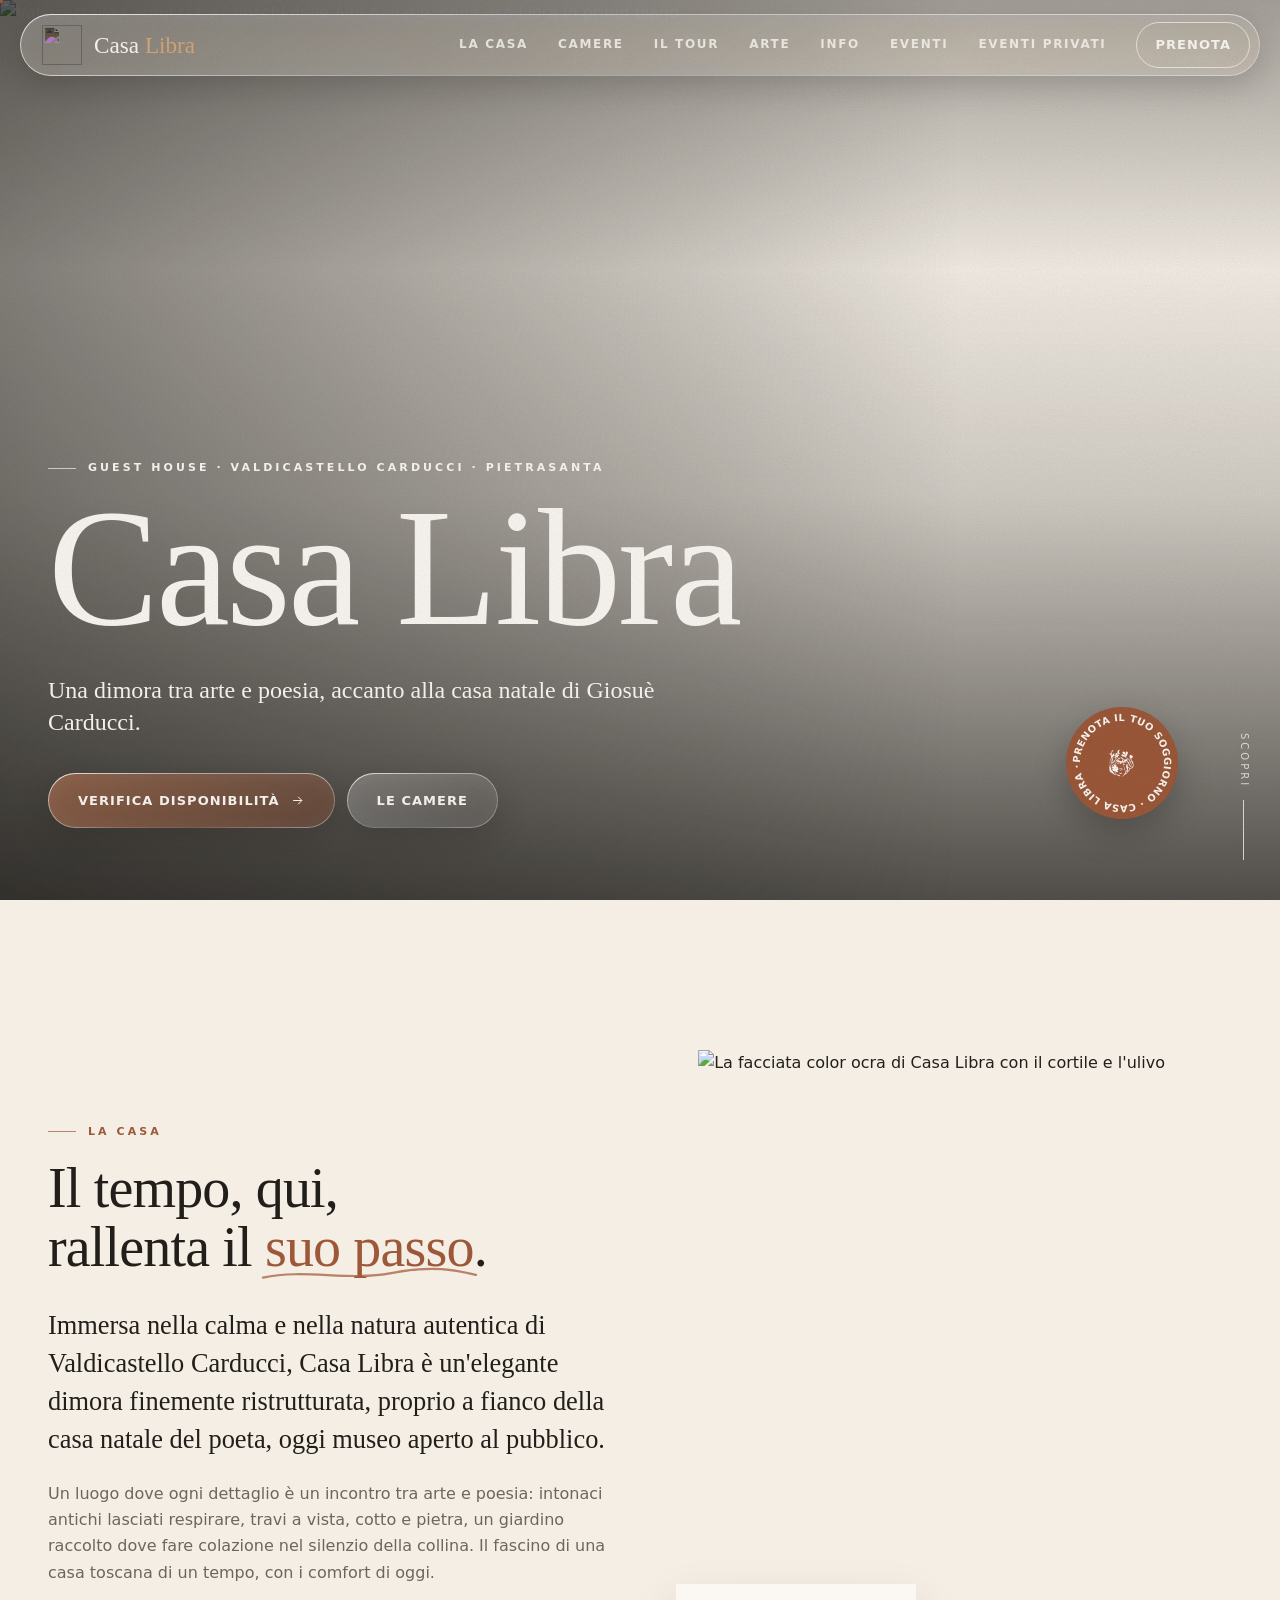
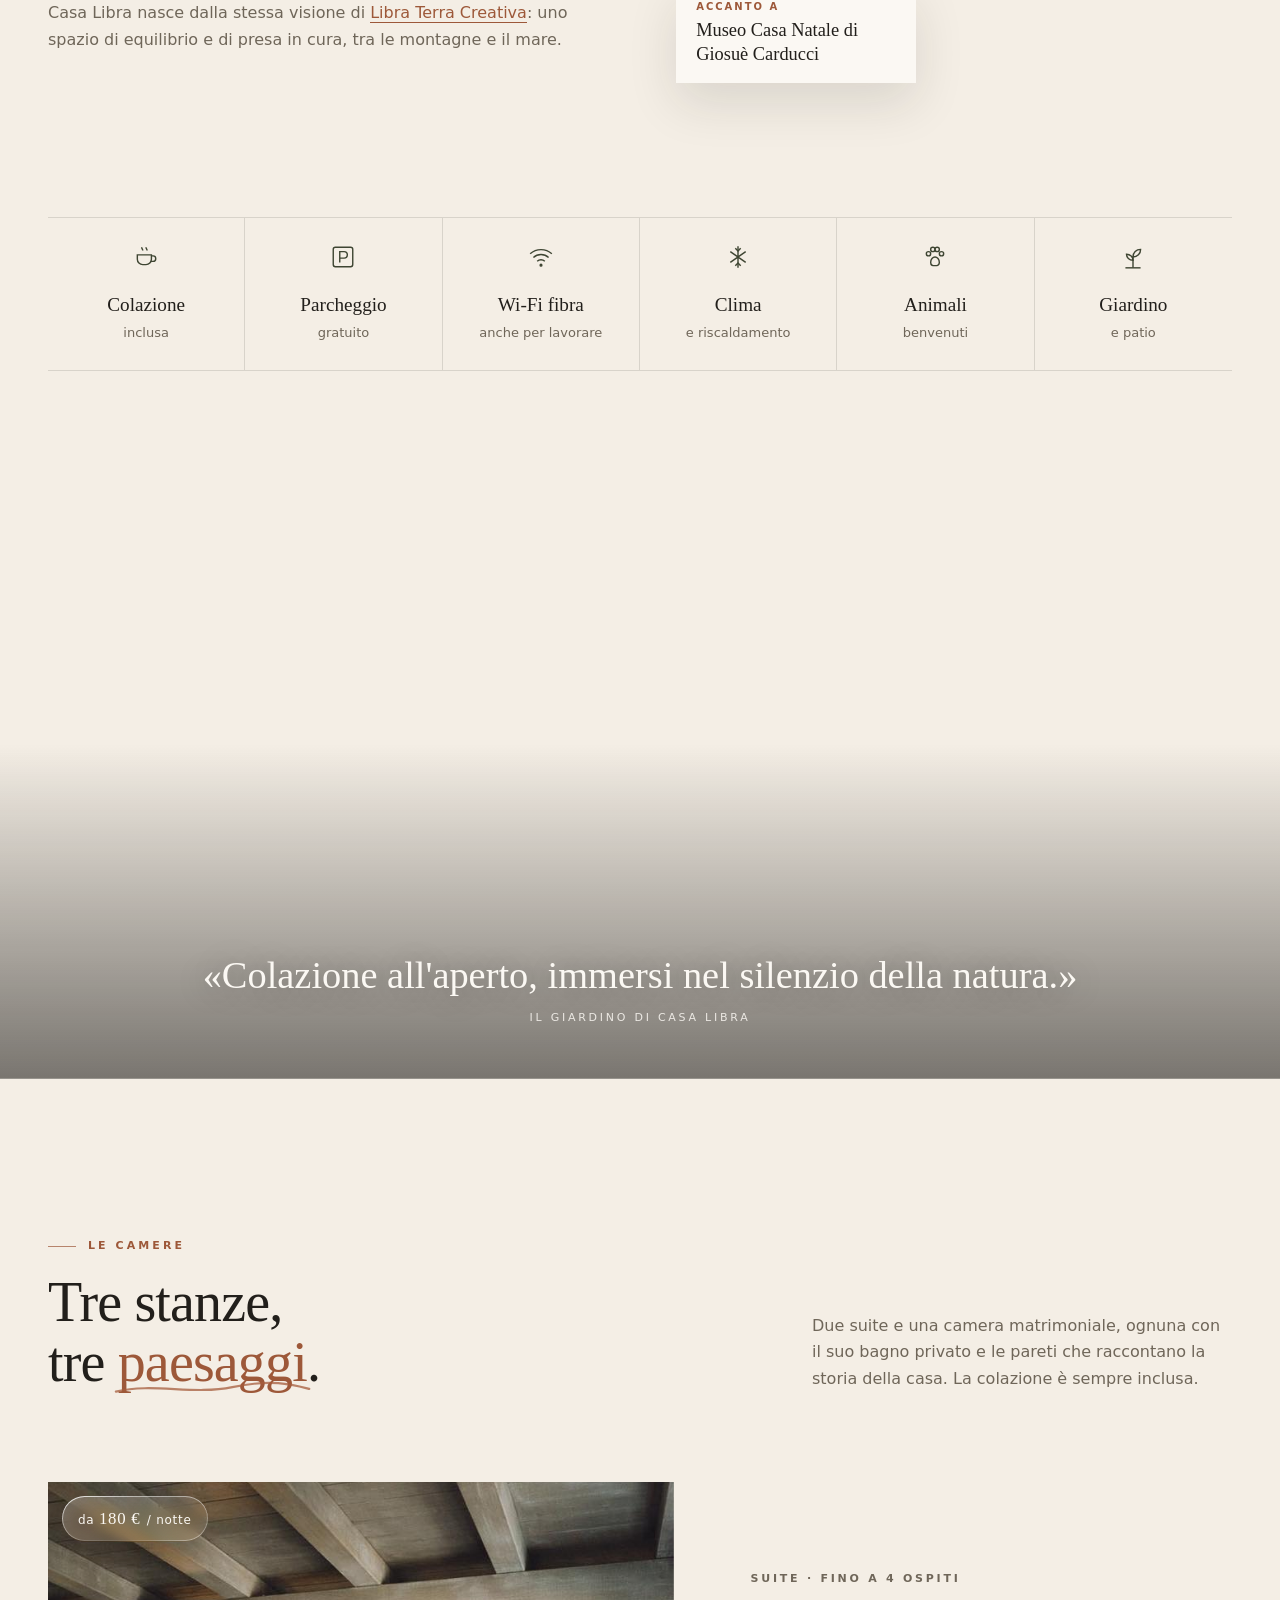
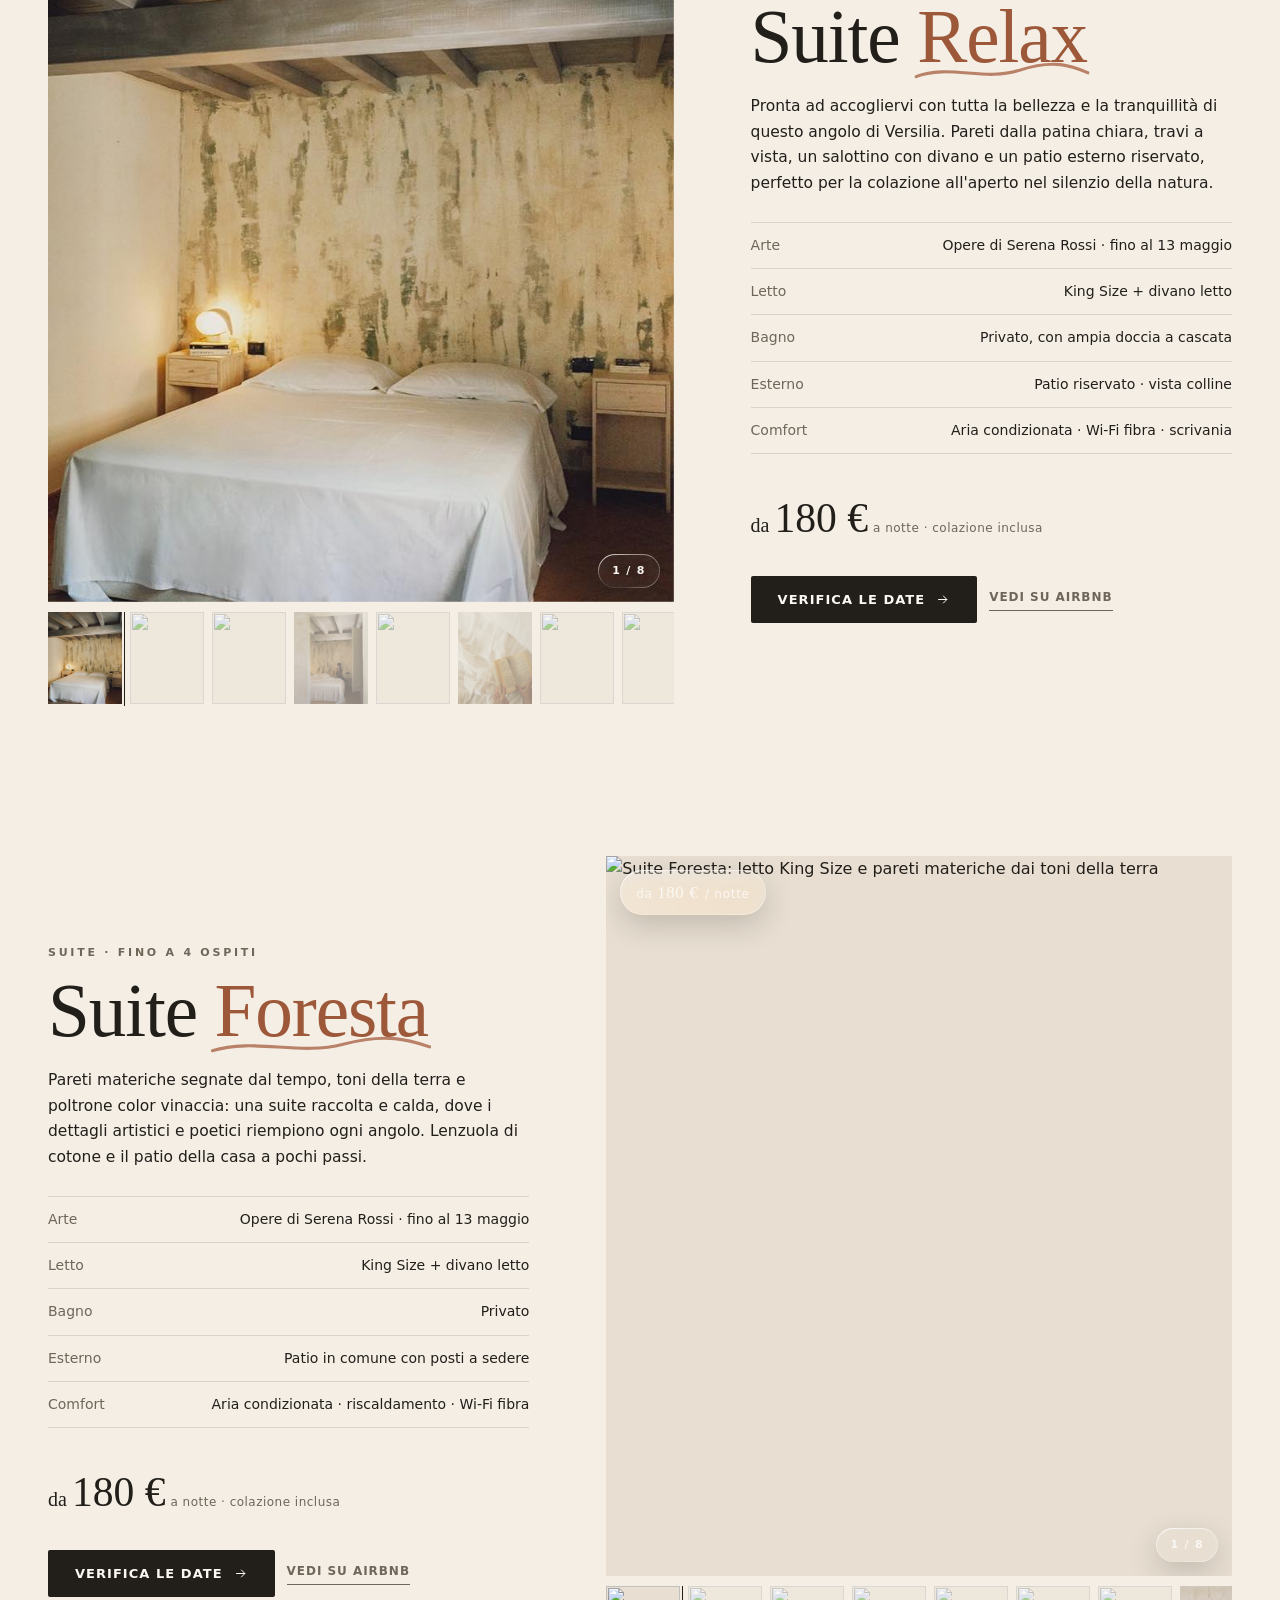
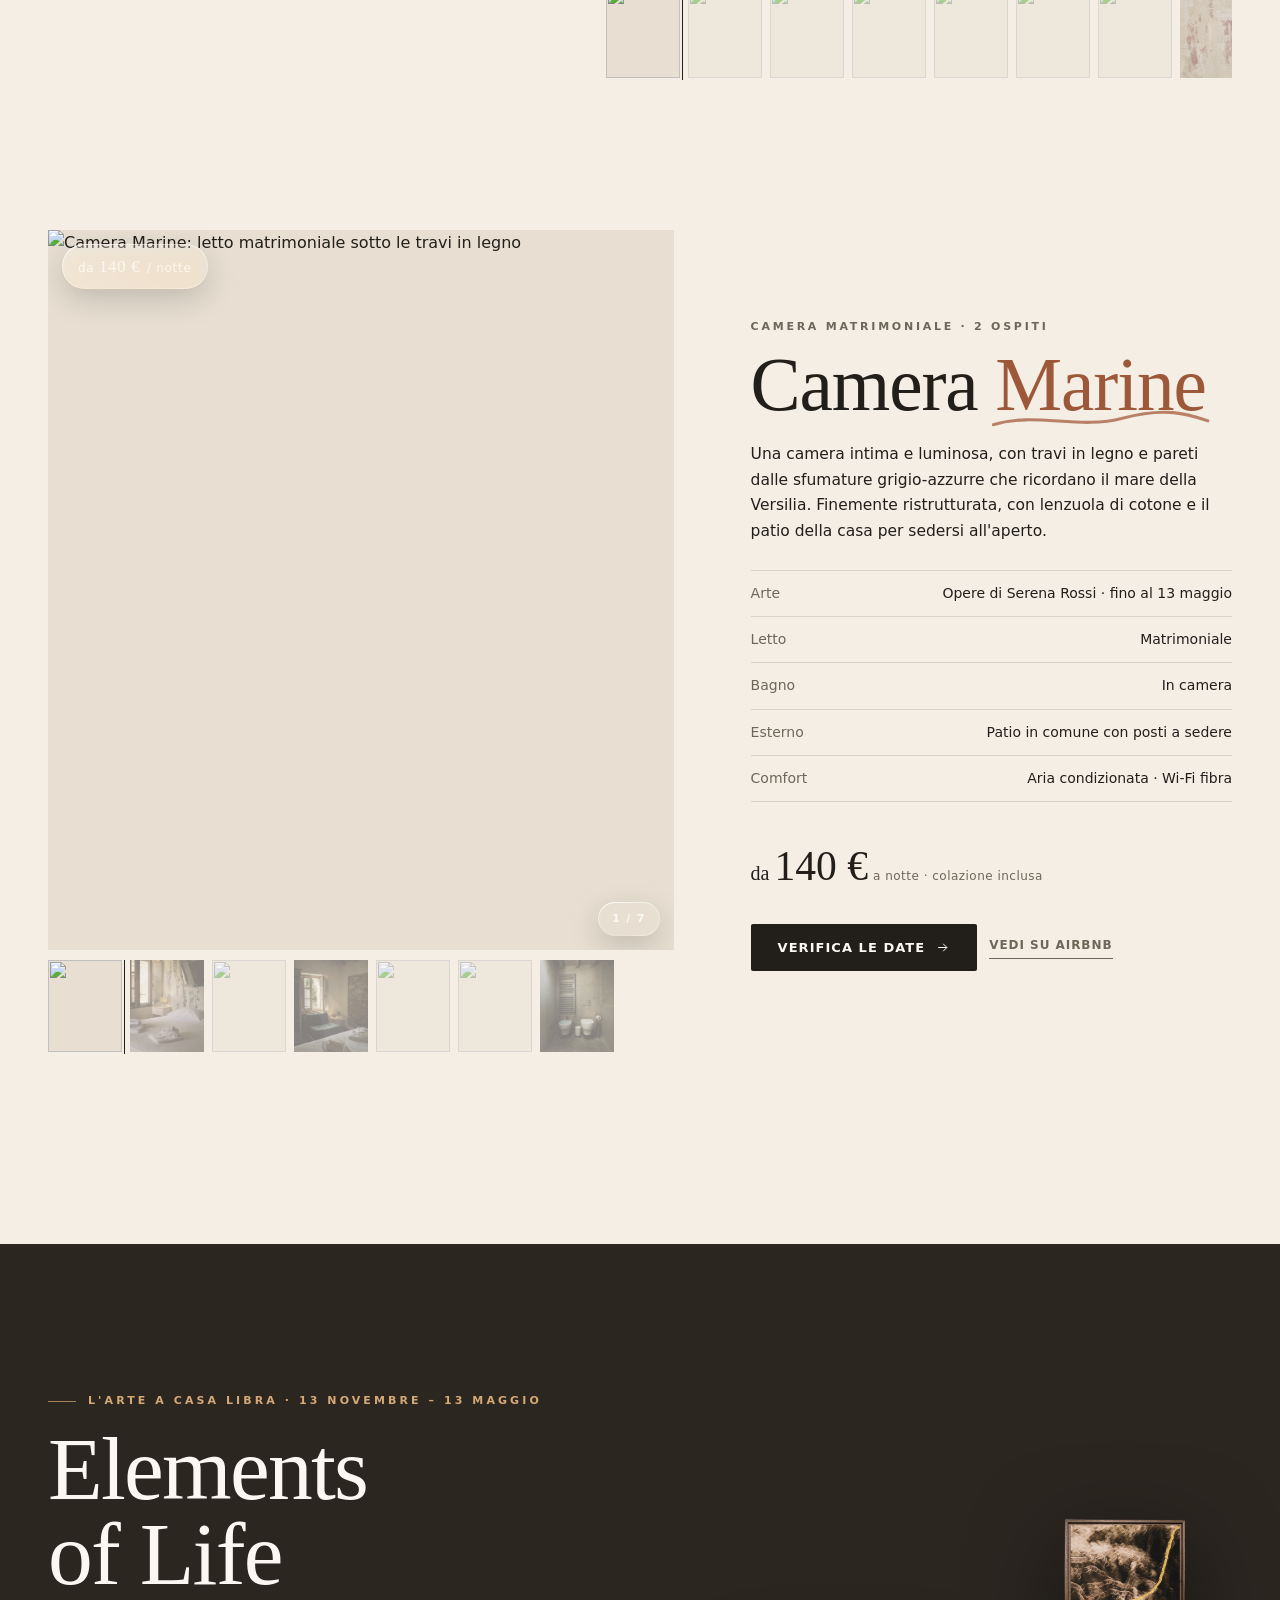
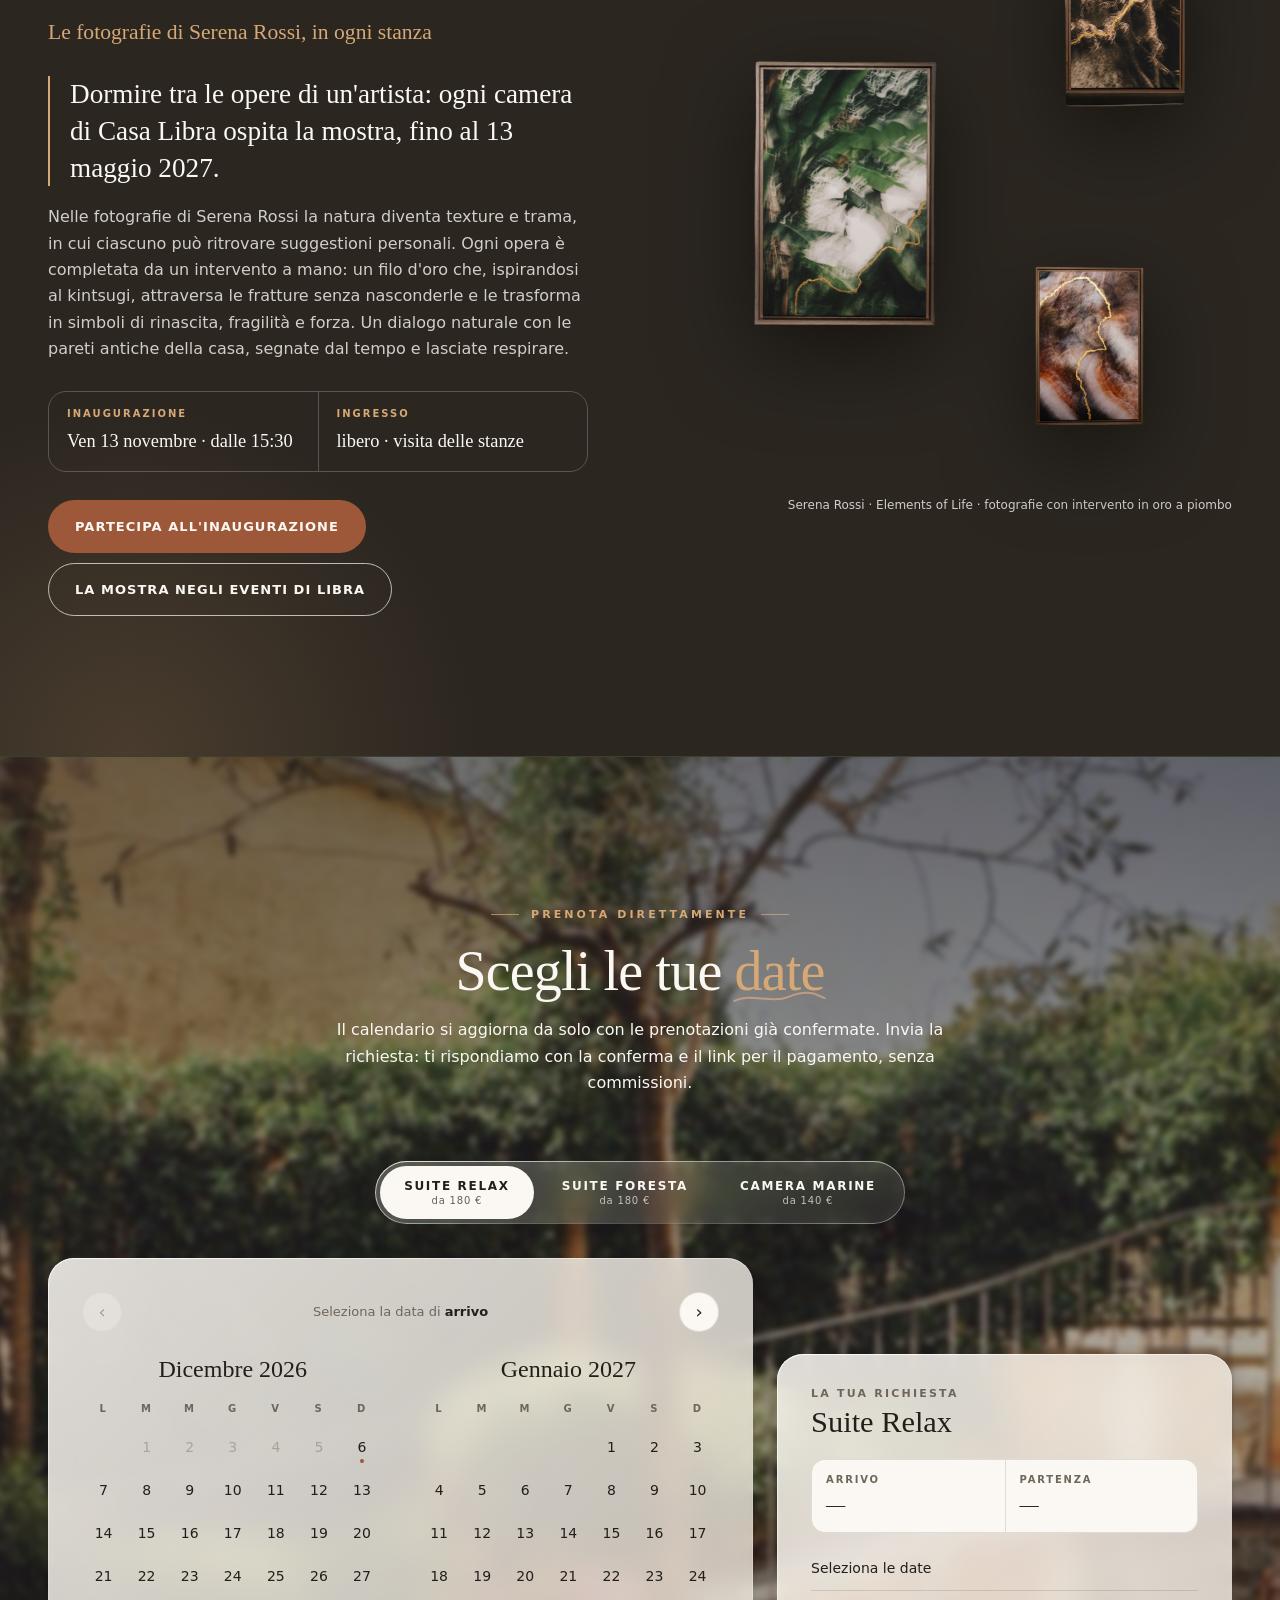
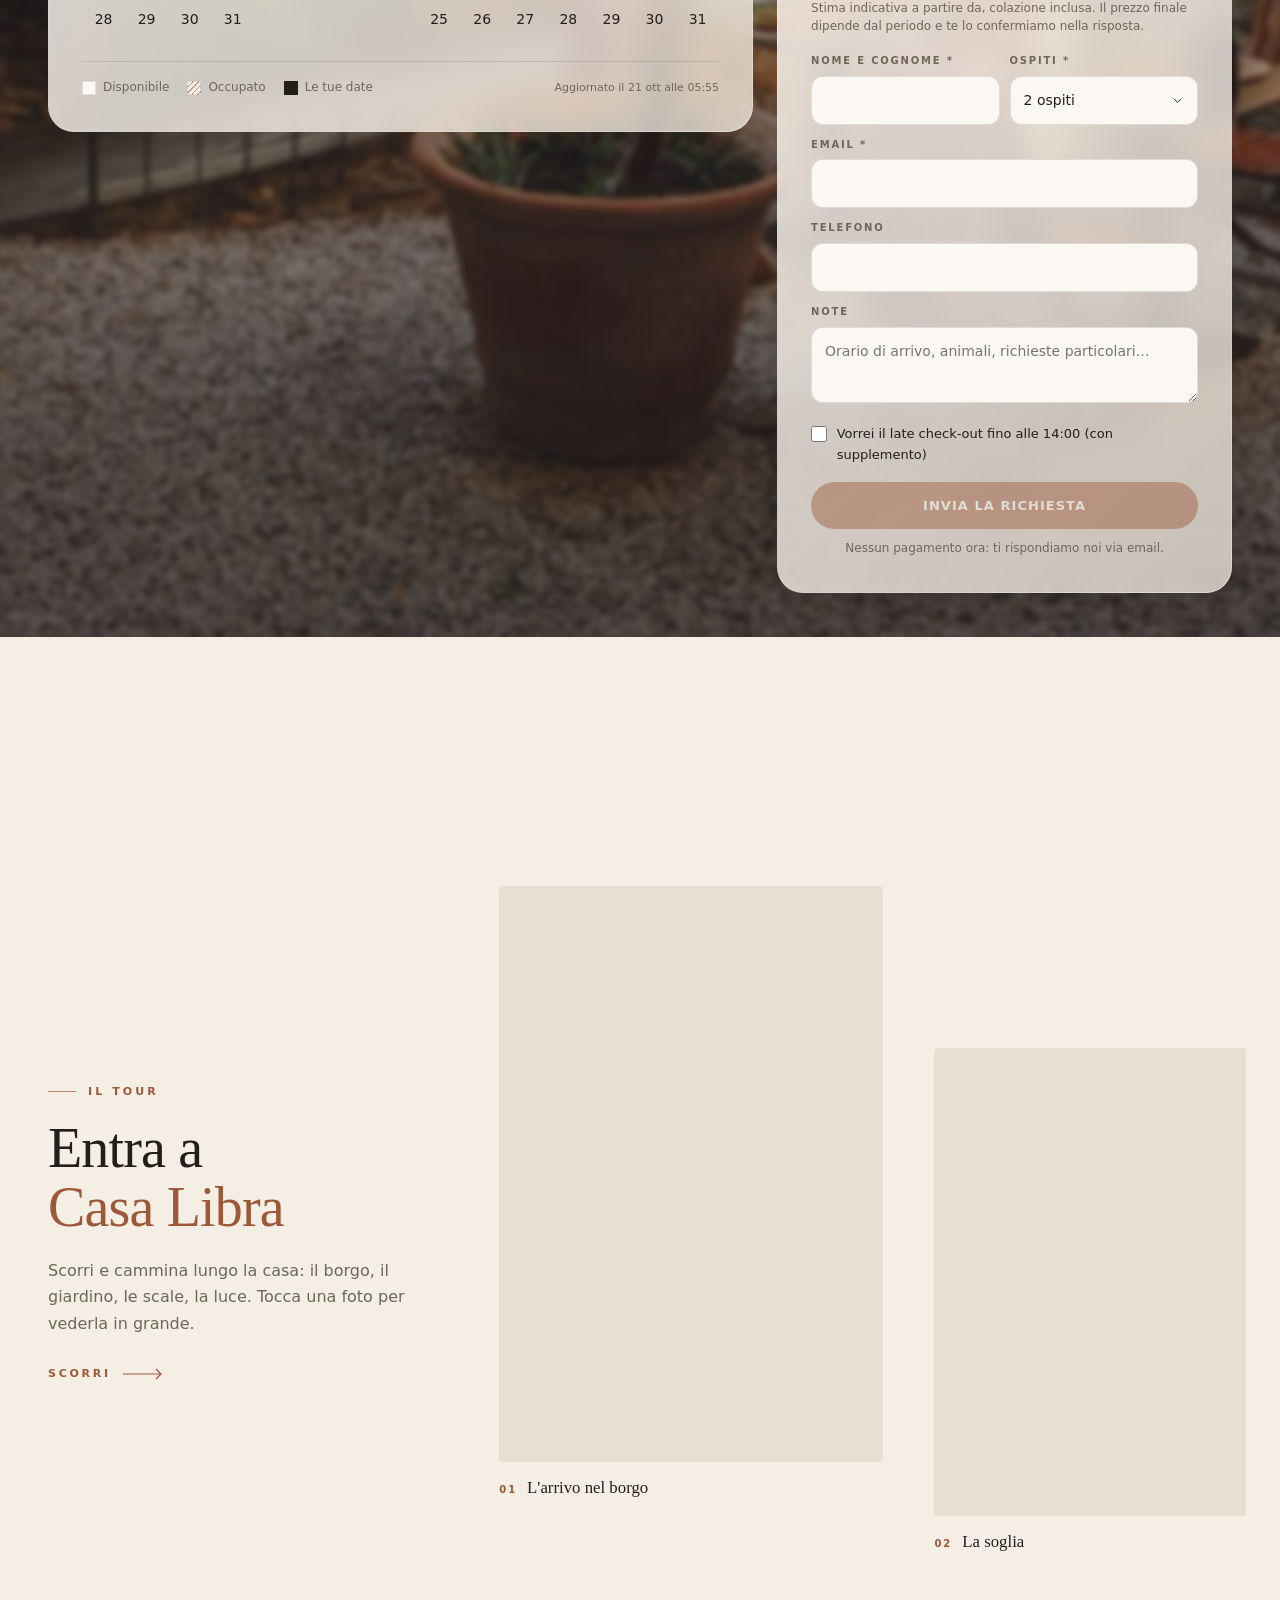
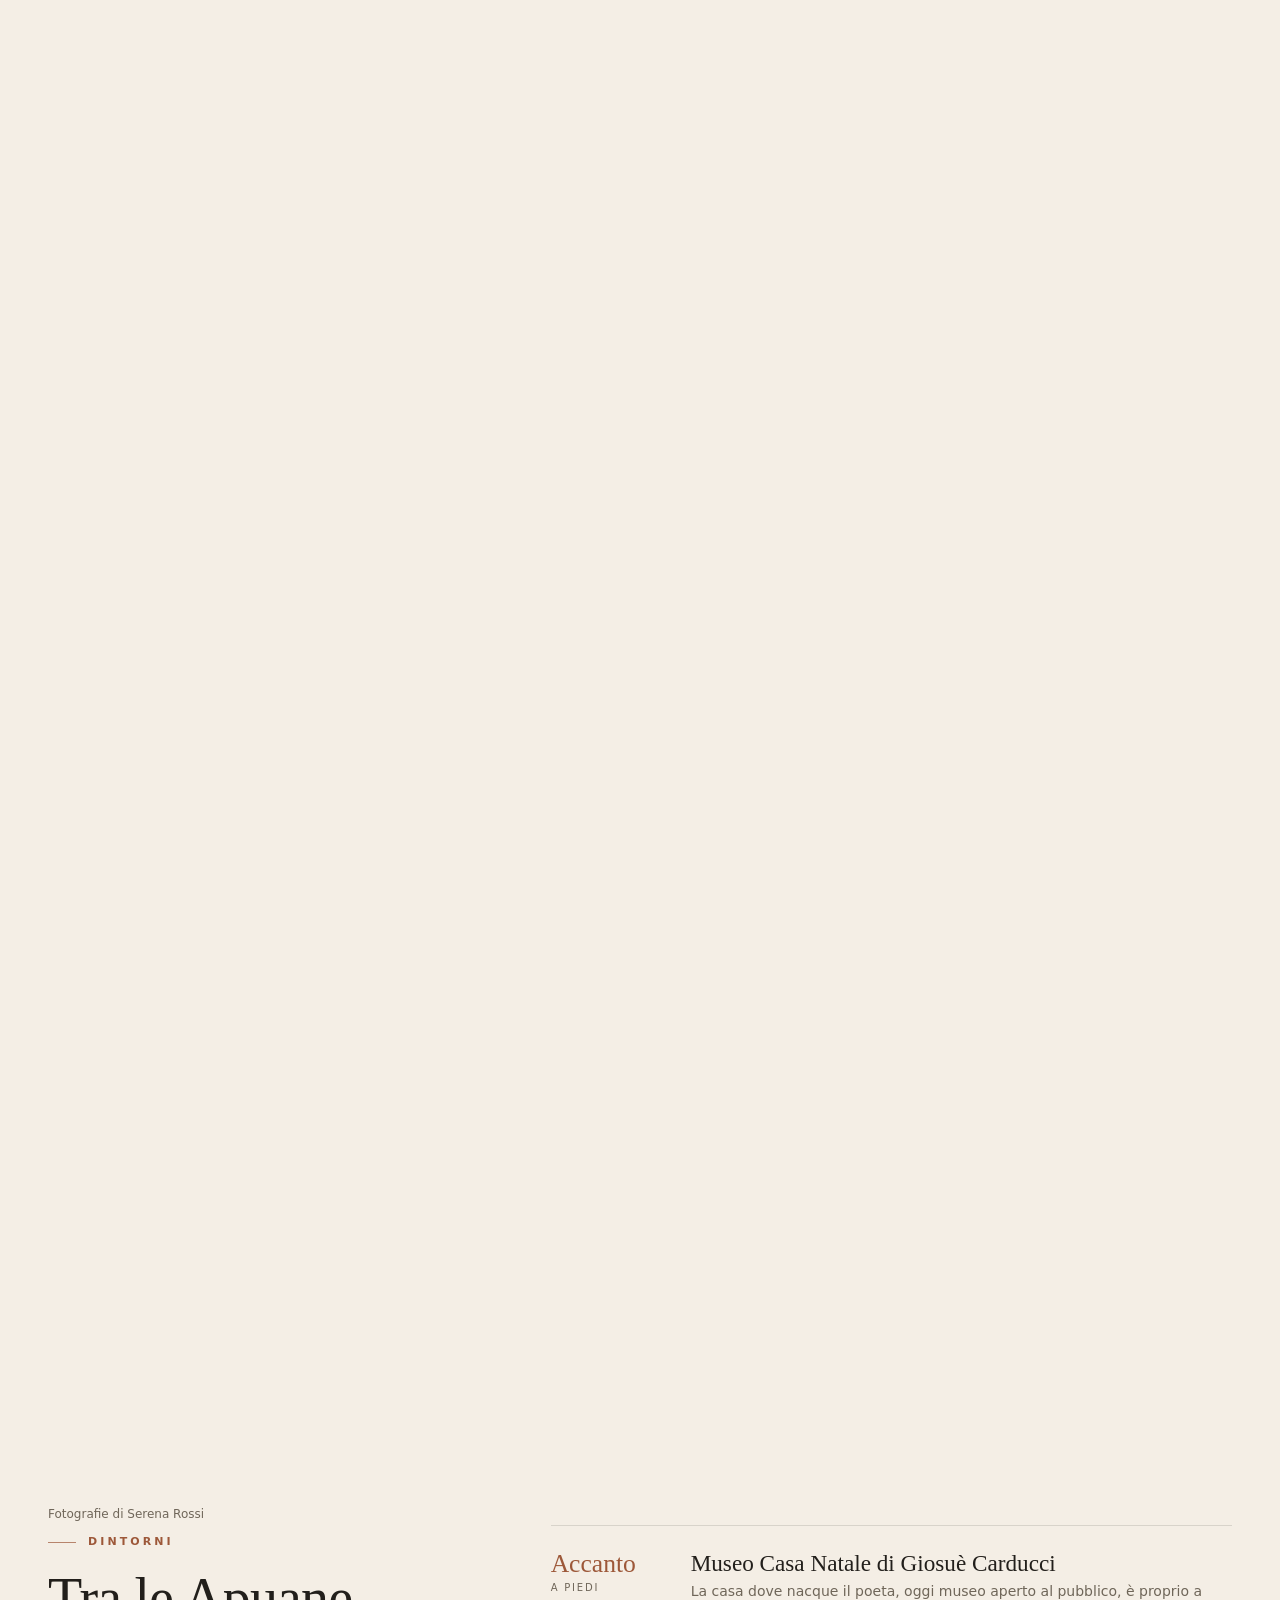
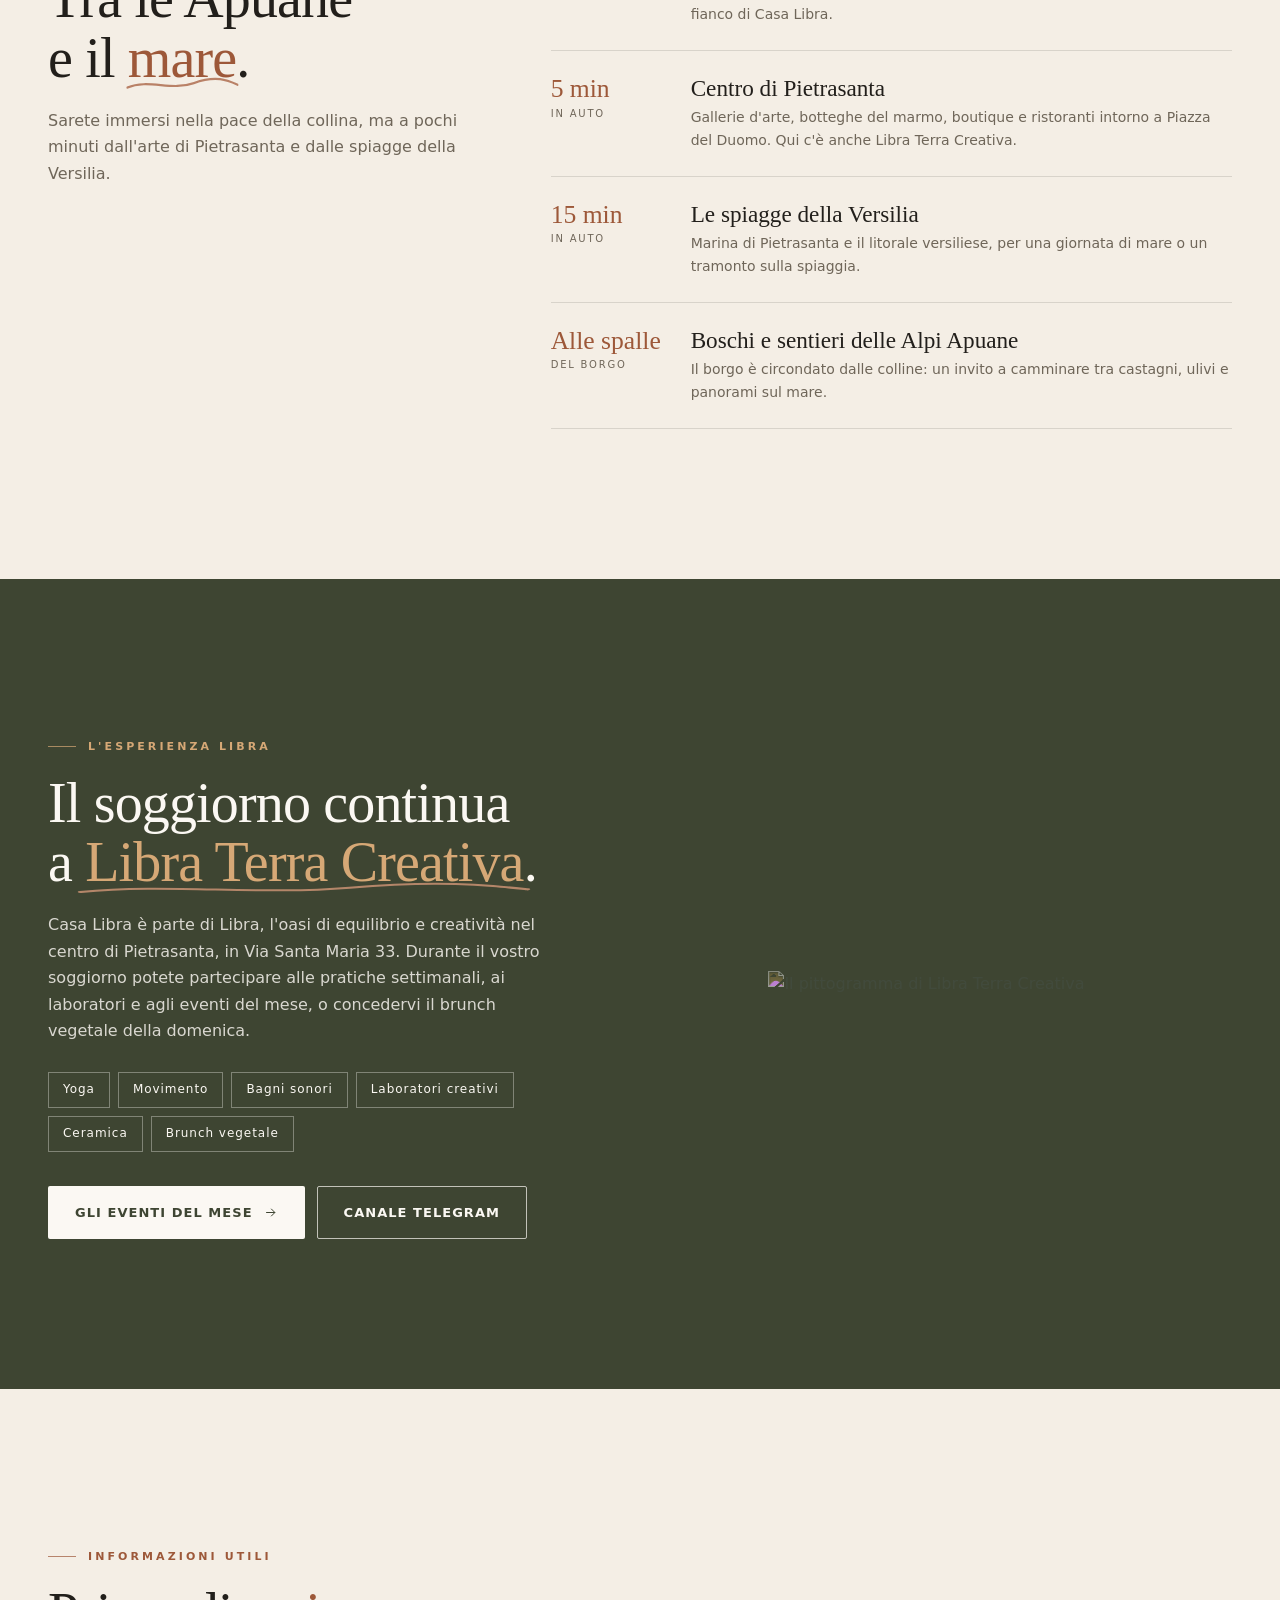
==== commit 82376458: "Add files via upload" ====
--- a/casa-libra/index.html
+++ b/casa-libra/index.html
@@ -37,9 +37,9 @@
   --sand:#F4EEE5;      /* fondo */
   --linen:#FBF8F3;     /* superfici chiare */
   --stone:#E8DFD2;     /* pietra / separatori */
-  --clay:#A65D3C;      /* cotto — accento */
+  --clay:#9D5839;      /* cotto — accento */
   --clay-dark:#7E4127;
-  --ochre:#D3A06A;     /* intonaco della facciata */
+  --ochre:#D6A876;     /* intonaco della facciata */
   --olive:#3E4532;     /* bosco delle Apuane */
   --olive-soft:#6B7258;
   --ink:#221F1B;
@@ -199,7 +199,7 @@
 .cal-hint b{color:var(--ink);font-weight:600;}
 .months{display:grid;grid-template-columns:1fr 1fr;gap:34px;}
 @media(max-width:700px){.months{grid-template-columns:1fr;}.months .month:nth-child(2){display:none;}}
-.month h4{font-family:var(--serif);font-weight:500;font-size:1.5rem;text-align:center;margin-bottom:12px;text-transform:capitalize;}
+.month h3{font-family:var(--serif);font-weight:500;font-size:1.5rem;text-align:center;margin-bottom:12px;text-transform:capitalize;}
 .dow,.days{display:grid;grid-template-columns:repeat(7,1fr);}
 .dow span{font-size:10px;letter-spacing:.15em;text-transform:uppercase;text-align:center;color:var(--muted);padding-bottom:8px;font-weight:600;}
 .day{aspect-ratio:1/1;border:0;background:transparent;font-size:14px;color:var(--ink);cursor:pointer;position:relative;display:grid;place-items:center;transition:background .15s,color .15s;font-variant-numeric:tabular-nums;}
@@ -277,7 +277,7 @@
 .dint-item{display:grid;grid-template-columns:120px 1fr;gap:20px;padding:24px 0;border-bottom:1px solid var(--line);}
 .dint-item .km{font-family:var(--serif);font-size:1.6rem;line-height:1.1;color:var(--clay);}
 .dint-item .km small{display:block;font-family:var(--sans);font-size:10px;letter-spacing:.18em;text-transform:uppercase;color:var(--muted);margin-top:4px;}
-.dint-item h4{font-family:var(--serif);font-weight:500;font-size:1.45rem;line-height:1.15;margin-bottom:4px;}
+.dint-item h3{font-family:var(--serif);font-weight:500;font-size:1.45rem;line-height:1.15;margin-bottom:4px;}
 .dint-item p{font-size:14px;color:var(--muted);}
 @media(max-width:900px){.dint-grid{grid-template-columns:1fr;}.dint-item{grid-template-columns:90px 1fr;}}
 
@@ -299,7 +299,7 @@
 .info{padding:clamp(90px,12vw,150px) 0;}
 .info-grid{display:grid;grid-template-columns:repeat(4,1fr);border-top:1px solid var(--line);margin-top:46px;}
 .info-item{padding:28px 22px 28px 0;border-bottom:1px solid var(--line);}
-.info-item h4{font-size:10px;letter-spacing:.2em;text-transform:uppercase;color:var(--muted);font-weight:600;margin-bottom:10px;}
+.info-item h3{font-size:10px;letter-spacing:.2em;text-transform:uppercase;color:var(--muted);font-weight:600;margin-bottom:10px;}
 .info-item p{font-family:var(--serif);font-size:1.35rem;line-height:1.3;}
 .info-item p small{display:block;font-family:var(--sans);font-size:13px;color:var(--muted);margin-top:4px;line-height:1.5;}
 @media(max-width:900px){.info-grid{grid-template-columns:repeat(2,1fr);}}
@@ -322,10 +322,10 @@
 .foot-grid{display:grid;grid-template-columns:2fr 1fr 1fr;gap:40px;padding-bottom:40px;border-bottom:1px solid rgba(251,248,243,.12);}
 .foot .brand img{filter:invert(1);mix-blend-mode:screen;}
 .foot .brand span{color:var(--linen);}
-.foot h5{font-size:10px;letter-spacing:.22em;text-transform:uppercase;color:var(--ochre);margin-bottom:14px;font-weight:600;}
+.foot h3{font-size:10px;letter-spacing:.22em;text-transform:uppercase;color:var(--ochre);margin-bottom:14px;font-weight:600;}
 .foot li{list-style:none;margin-bottom:8px;}
 .foot a:hover{color:var(--linen);}
-.foot-bottom{display:flex;justify-content:space-between;flex-wrap:wrap;gap:12px;padding-top:24px;font-size:11px;letter-spacing:.06em;color:rgba(251,248,243,.45);}
+.foot-bottom{display:flex;justify-content:space-between;flex-wrap:wrap;gap:12px;padding-top:24px;font-size:11px;letter-spacing:.06em;color:rgba(251,248,243,.66);}
 @media(max-width:760px){.foot-grid{grid-template-columns:1fr;}}
 
 /* MOBILE BAR */
@@ -607,6 +607,7 @@
   <a href="/">Home di Libra</a><a href="/eventi/">Eventi del mese</a><a href="/eventi-privati/">Eventi privati</a>
 </div>
 
+<main id="contenuto">
 <!-- HERO -->
 <section class="hero" id="top">
   <picture>
@@ -807,7 +808,7 @@
         </div>
       </div>
 
-      <aside class="sum-card glass">
+      <div class="sum-card glass">
         <div id="bookForm">
           <div class="sum-room" id="sumRoom"><small>La tua richiesta</small>Suite Relax</div>
           <div class="sum-dates">
@@ -837,7 +838,7 @@
           <p class="muted">Grazie! Ti rispondiamo al più presto con la conferma e il link per il pagamento.</p>
           <button class="btn btn-line" style="margin-top:22px" id="newReq">Nuova richiesta</button>
         </div>
-      </aside>
+      </div>
     </div>
   </div>
 </section>
@@ -889,10 +890,10 @@
       <p class="muted" style="margin-top:20px">Sarete immersi nella pace della collina, ma a pochi minuti dall'arte di Pietrasanta e dalle spiagge della Versilia.</p>
     </div>
     <div class="dint-list rv">
-      <div class="dint-item"><div class="km">Accanto<small>a piedi</small></div><div><h4>Museo Casa Natale di Giosuè Carducci</h4><p>La casa dove nacque il poeta, oggi museo aperto al pubblico, è proprio a fianco di Casa Libra.</p></div></div>
-      <div class="dint-item"><div class="km">5 min<small>in auto</small></div><div><h4>Centro di Pietrasanta</h4><p>Gallerie d'arte, botteghe del marmo, boutique e ristoranti intorno a Piazza del Duomo. Qui c'è anche Libra Terra Creativa.</p></div></div>
-      <div class="dint-item"><div class="km">15 min<small>in auto</small></div><div><h4>Le spiagge della Versilia</h4><p>Marina di Pietrasanta e il litorale versiliese, per una giornata di mare o un tramonto sulla spiaggia.</p></div></div>
-      <div class="dint-item"><div class="km">Alle spalle<small>del borgo</small></div><div><h4>Boschi e sentieri delle Alpi Apuane</h4><p>Il borgo è circondato dalle colline: un invito a camminare tra castagni, ulivi e panorami sul mare.</p></div></div>
+      <div class="dint-item"><div class="km">Accanto<small>a piedi</small></div><div><h3>Museo Casa Natale di Giosuè Carducci</h3><p>La casa dove nacque il poeta, oggi museo aperto al pubblico, è proprio a fianco di Casa Libra.</p></div></div>
+      <div class="dint-item"><div class="km">5 min<small>in auto</small></div><div><h3>Centro di Pietrasanta</h3><p>Gallerie d'arte, botteghe del marmo, boutique e ristoranti intorno a Piazza del Duomo. Qui c'è anche Libra Terra Creativa.</p></div></div>
+      <div class="dint-item"><div class="km">15 min<small>in auto</small></div><div><h3>Le spiagge della Versilia</h3><p>Marina di Pietrasanta e il litorale versiliese, per una giornata di mare o un tramonto sulla spiaggia.</p></div></div>
+      <div class="dint-item"><div class="km">Alle spalle<small>del borgo</small></div><div><h3>Boschi e sentieri delle Alpi Apuane</h3><p>Il borgo è circondato dalle colline: un invito a camminare tra castagni, ulivi e panorami sul mare.</p></div></div>
     </div>
   </div>
 </section>
@@ -922,14 +923,14 @@
       <h2 class="h2">Prima di <em>arrivare</em></h2>
     </div>
     <div class="info-grid rv">
-      <div class="info-item"><h4>Check-in</h4><p>dalle 12:00<br>alle 18:00</p></div>
-      <div class="info-item"><h4>Check-out</h4><p>entro le 11:00<small>Late check-out fino alle 14:00 con supplemento</small></p></div>
-      <div class="info-item"><h4>Colazione</h4><p>Inclusa<small>da gustare in giardino o sul patio</small></p></div>
-      <div class="info-item"><h4>Soggiorno minimo</h4><p>1 notte</p></div>
-      <div class="info-item"><h4>Parcheggio</h4><p>Gratuito<small>ingresso e percorso illuminati</small></p></div>
-      <div class="info-item"><h4>Animali</h4><p>Benvenuti<small>segnalalo nella richiesta</small></p></div>
-      <div class="info-item"><h4>Connessione</h4><p>Wi‑Fi in fibra<small>ottima anche per lo smart working</small></p></div>
-      <div class="info-item"><h4>CIN</h4><p>IT046024C2WUM38M4M<small>Codice Identificativo Nazionale</small></p></div>
+      <div class="info-item"><h3>Check-in</h3><p>dalle 12:00<br>alle 18:00</p></div>
+      <div class="info-item"><h3>Check-out</h3><p>entro le 11:00<small>Late check-out fino alle 14:00 con supplemento</small></p></div>
+      <div class="info-item"><h3>Colazione</h3><p>Inclusa<small>da gustare in giardino o sul patio</small></p></div>
+      <div class="info-item"><h3>Soggiorno minimo</h3><p>1 notte</p></div>
+      <div class="info-item"><h3>Parcheggio</h3><p>Gratuito<small>ingresso e percorso illuminati</small></p></div>
+      <div class="info-item"><h3>Animali</h3><p>Benvenuti<small>segnalalo nella richiesta</small></p></div>
+      <div class="info-item"><h3>Connessione</h3><p>Wi‑Fi in fibra<small>ottima anche per lo smart working</small></p></div>
+      <div class="info-item"><h3>CIN</h3><p>IT046024C2WUM38M4M<small>Codice Identificativo Nazionale</small></p></div>
     </div>
   </div>
 </section>
@@ -954,6 +955,8 @@
 </section>
 
 <!-- FOOTER -->
+</main>
+
 <footer class="foot">
   <div class="wrap">
     <div class="foot-grid">
@@ -962,11 +965,11 @@
         <p style="margin-top:16px;max-width:360px">Una dimora tra arte e poesia a Valdicastello Carducci, Pietrasanta. Un progetto di Libra Terra Creativa.</p>
       </div>
       <div>
-        <h5>Casa Libra</h5>
+        <h3>Casa Libra</h3>
         <ul><li><a href="#camere">Le camere</a></li><li><a href="#prenota">Prenota</a></li><li><a href="#galleria">Il tour</a></li><li><a href="#info">Informazioni</a></li></ul>
       </div>
       <div>
-        <h5>I mondi di Libra</h5>
+        <h3>I mondi di Libra</h3>
         <ul><li><a href="/">Libra Terra Creativa</a></li><li><a href="/eventi/">Eventi del mese</a></li><li><a href="/eventi-privati/">Eventi privati</a></li><li><a href="https://www.instagram.com/librapietrasanta" target="_blank" rel="noopener">Instagram</a></li></ul>
       </div>
     </div>
@@ -975,7 +978,7 @@
 </footer>
 
 <!-- MOBILE BAR -->
-<div class="mbar glass" id="mbar"><div><b>Casa Libra</b>da 140 € a notte · colazione inclusa</div><a href="#prenota" class="btn btn-clay">Verifica date</a></div>
+<div class="mbar glass" id="mbar" role="region" aria-label="Azioni rapide"><div><b>Casa Libra</b>da 140 € a notte · colazione inclusa</div><a href="#prenota" class="btn btn-clay">Verifica date</a></div>
 
 <!-- LIGHTBOX -->
 <div class="lb" id="lb" role="dialog" aria-modal="true" aria-label="Foto ingrandita">
@@ -1086,7 +1089,7 @@
   for(var m=0;m<2;m++){
     var first=new Date(today.getFullYear(),today.getMonth()+state.offset+m,1);
     var box=document.createElement('div');box.className='month';
-    var html='<h4>'+MESI[first.getMonth()]+' '+first.getFullYear()+'</h4><div class="dow"><span>L</span><span>M</span><span>M</span><span>G</span><span>V</span><span>S</span><span>D</span></div><div class="days">';
+    var html='<h3>'+MESI[first.getMonth()]+' '+first.getFullYear()+'</h3><div class="dow"><span>L</span><span>M</span><span>M</span><span>G</span><span>V</span><span>S</span><span>D</span></div><div class="days">';
     var lead=(first.getDay()+6)%7;for(var i=0;i<lead;i++)html+='<span></span>';
     var dim=new Date(first.getFullYear(),first.getMonth()+1,0).getDate();
     for(var d=1;d<=dim;d++){
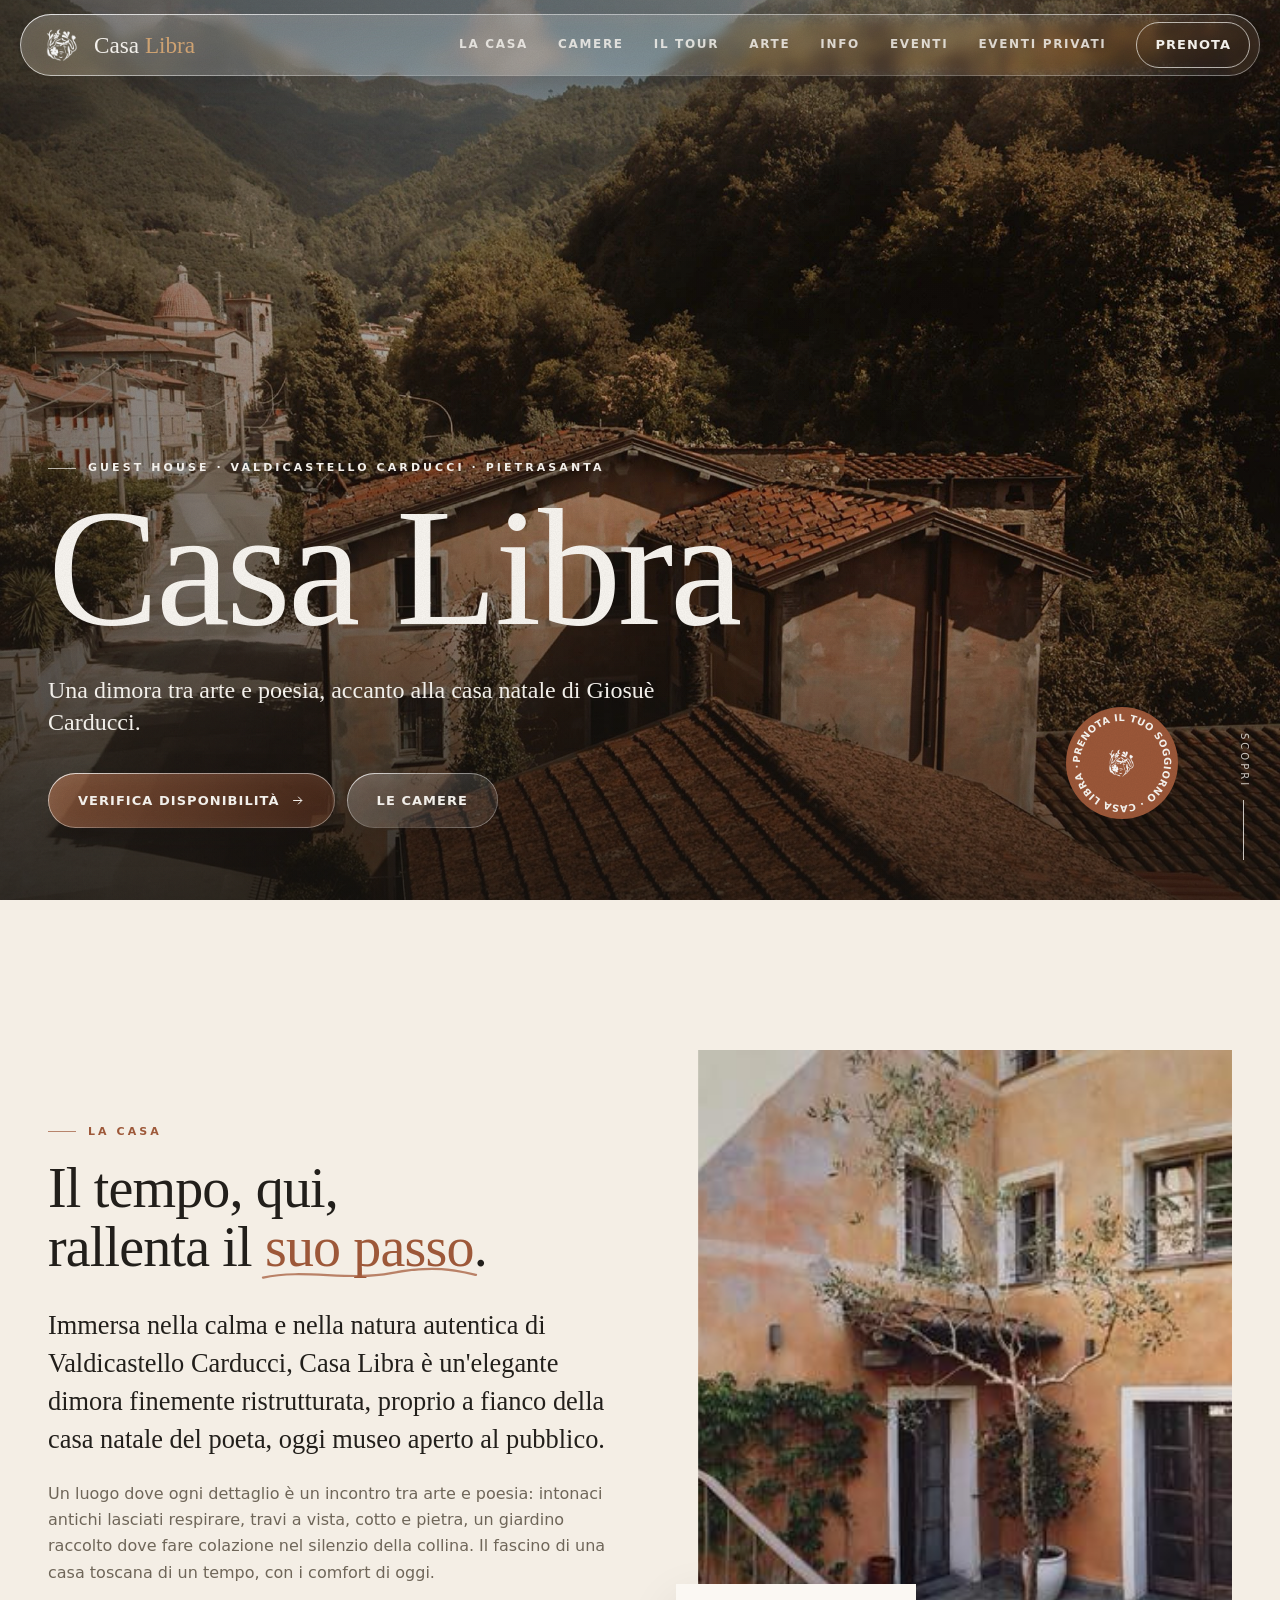
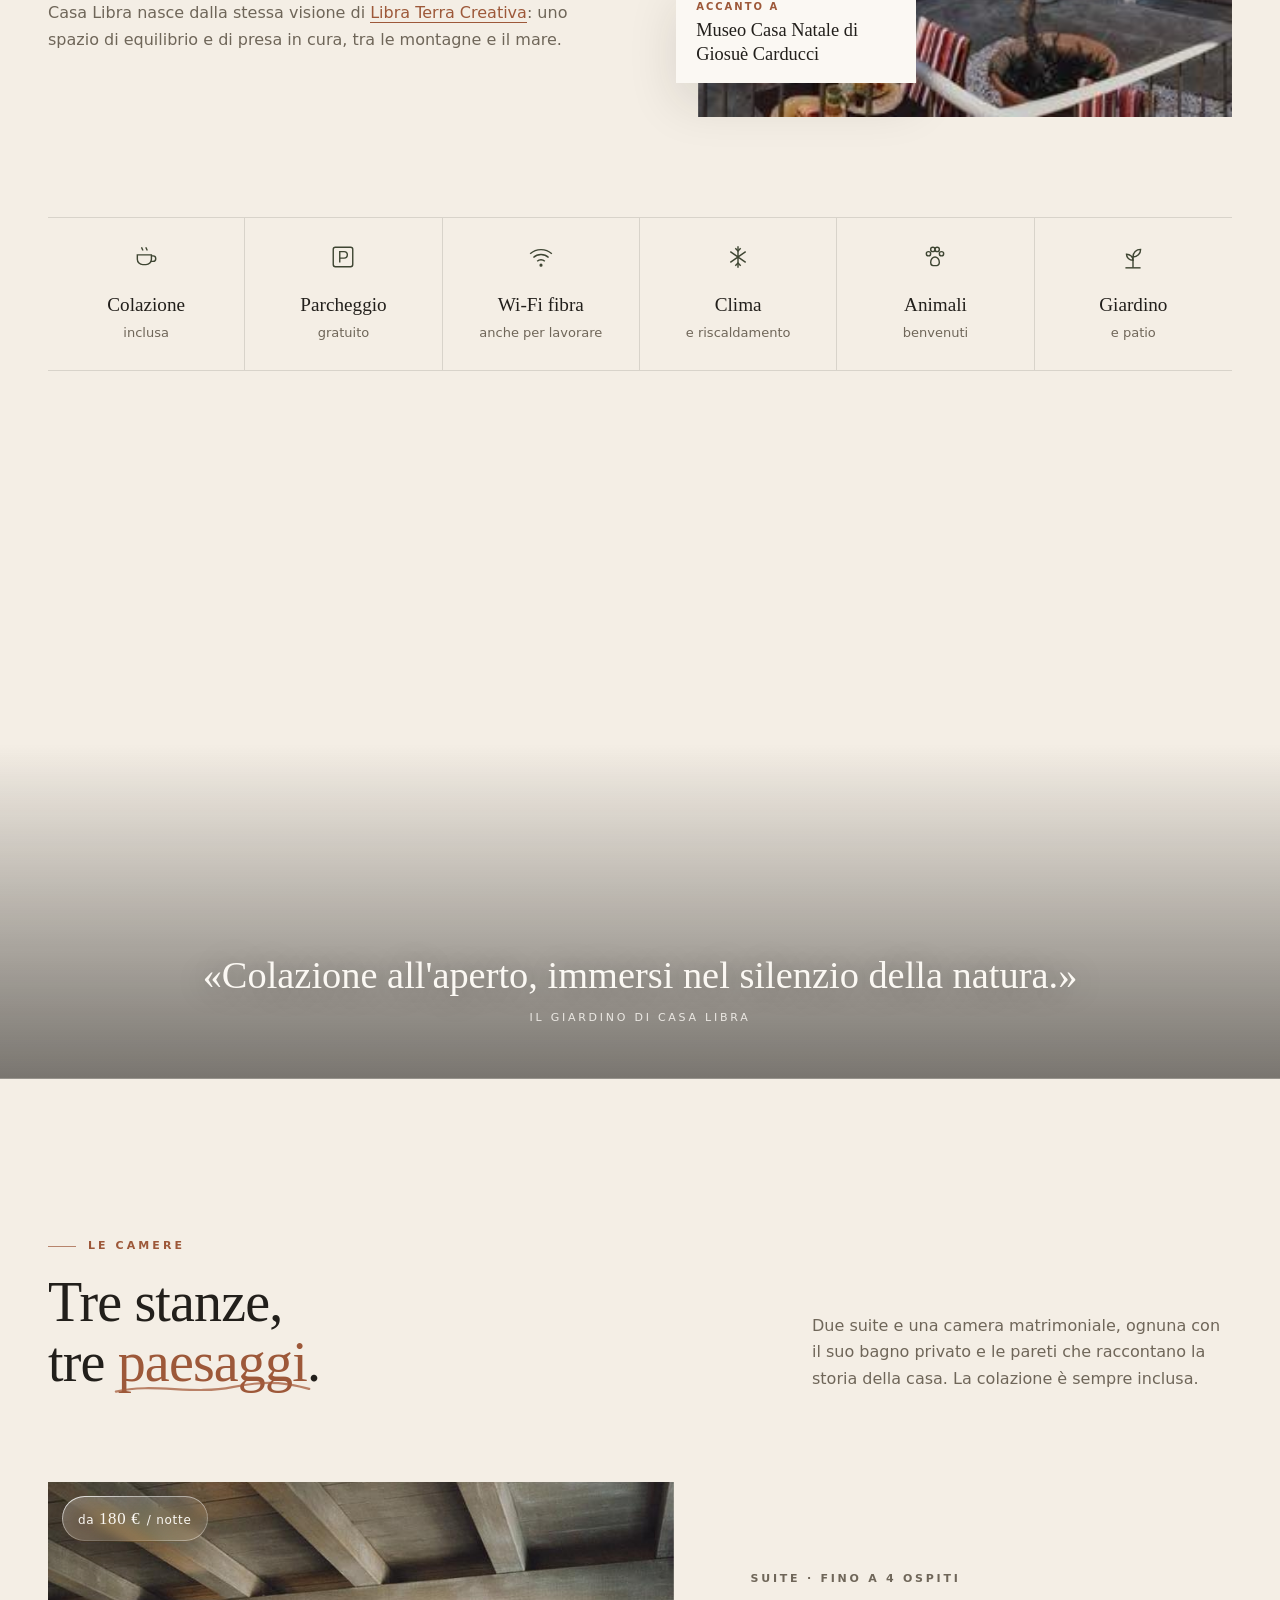
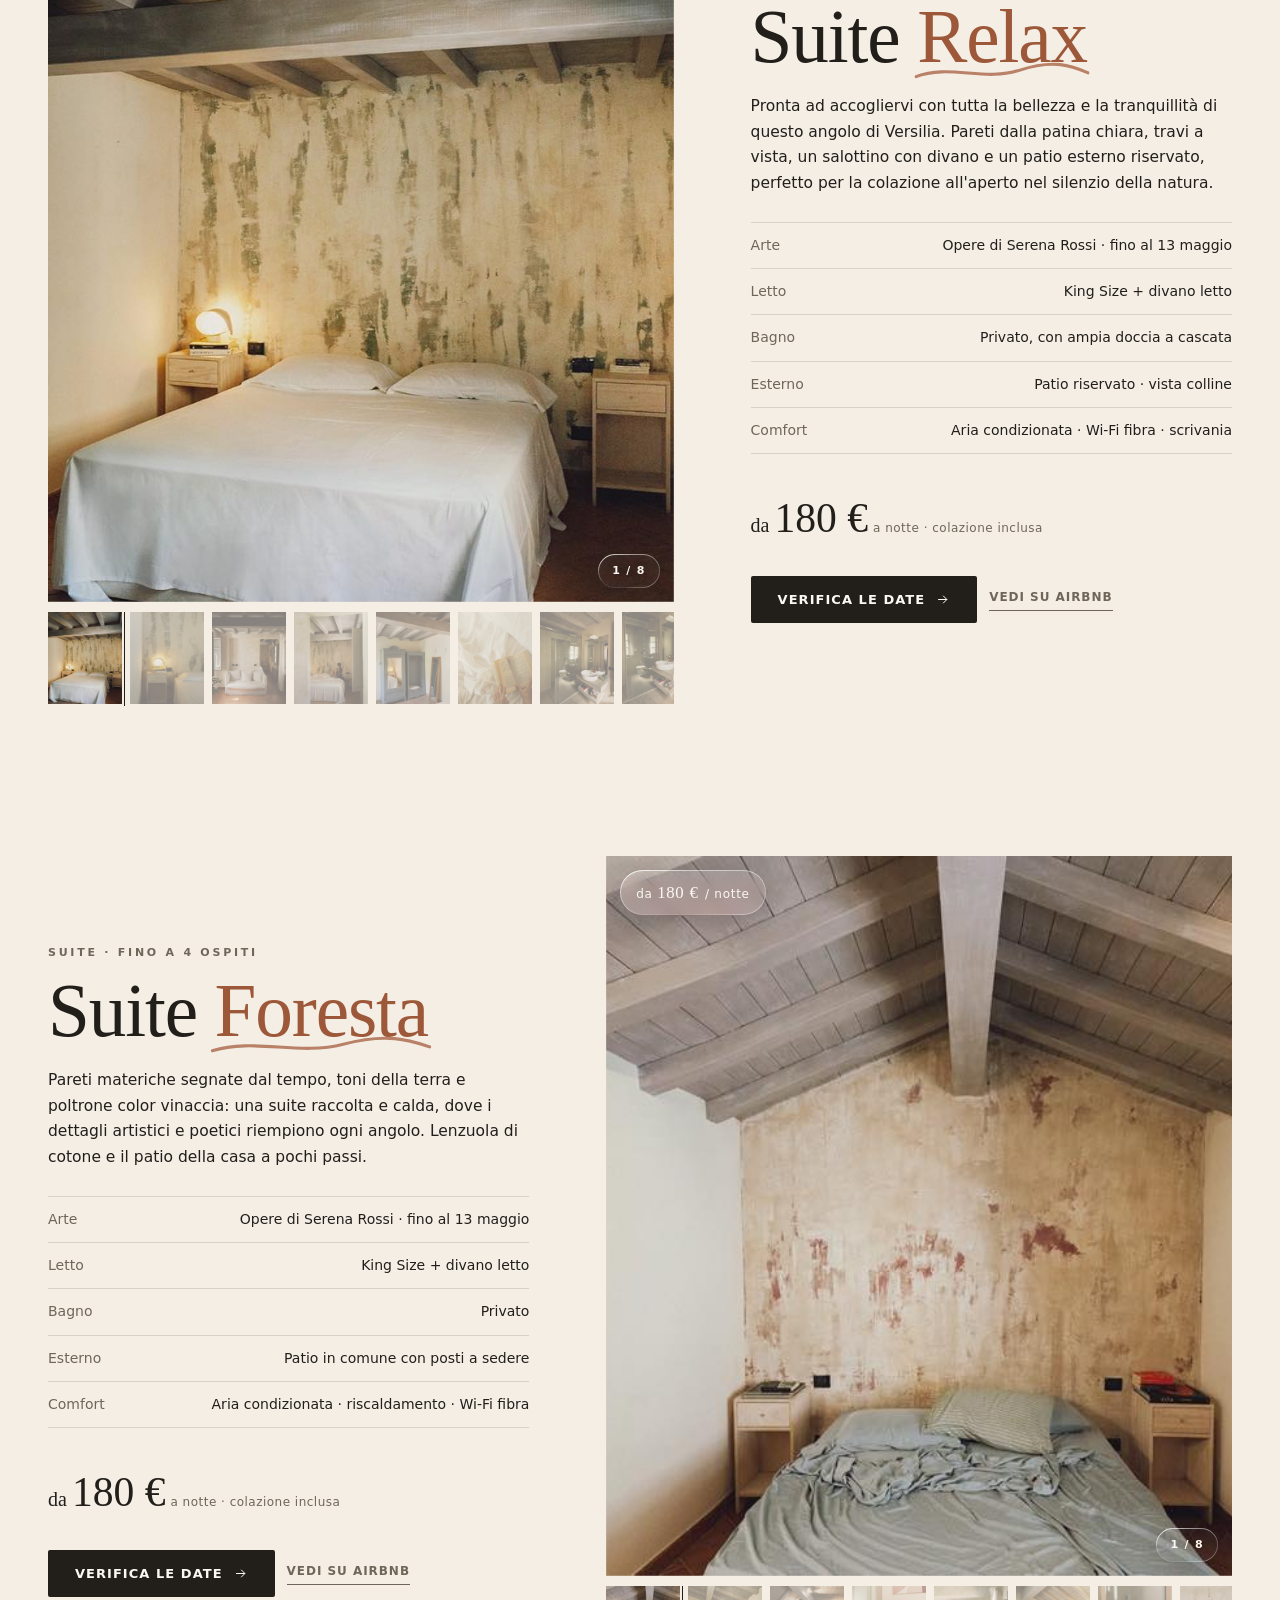
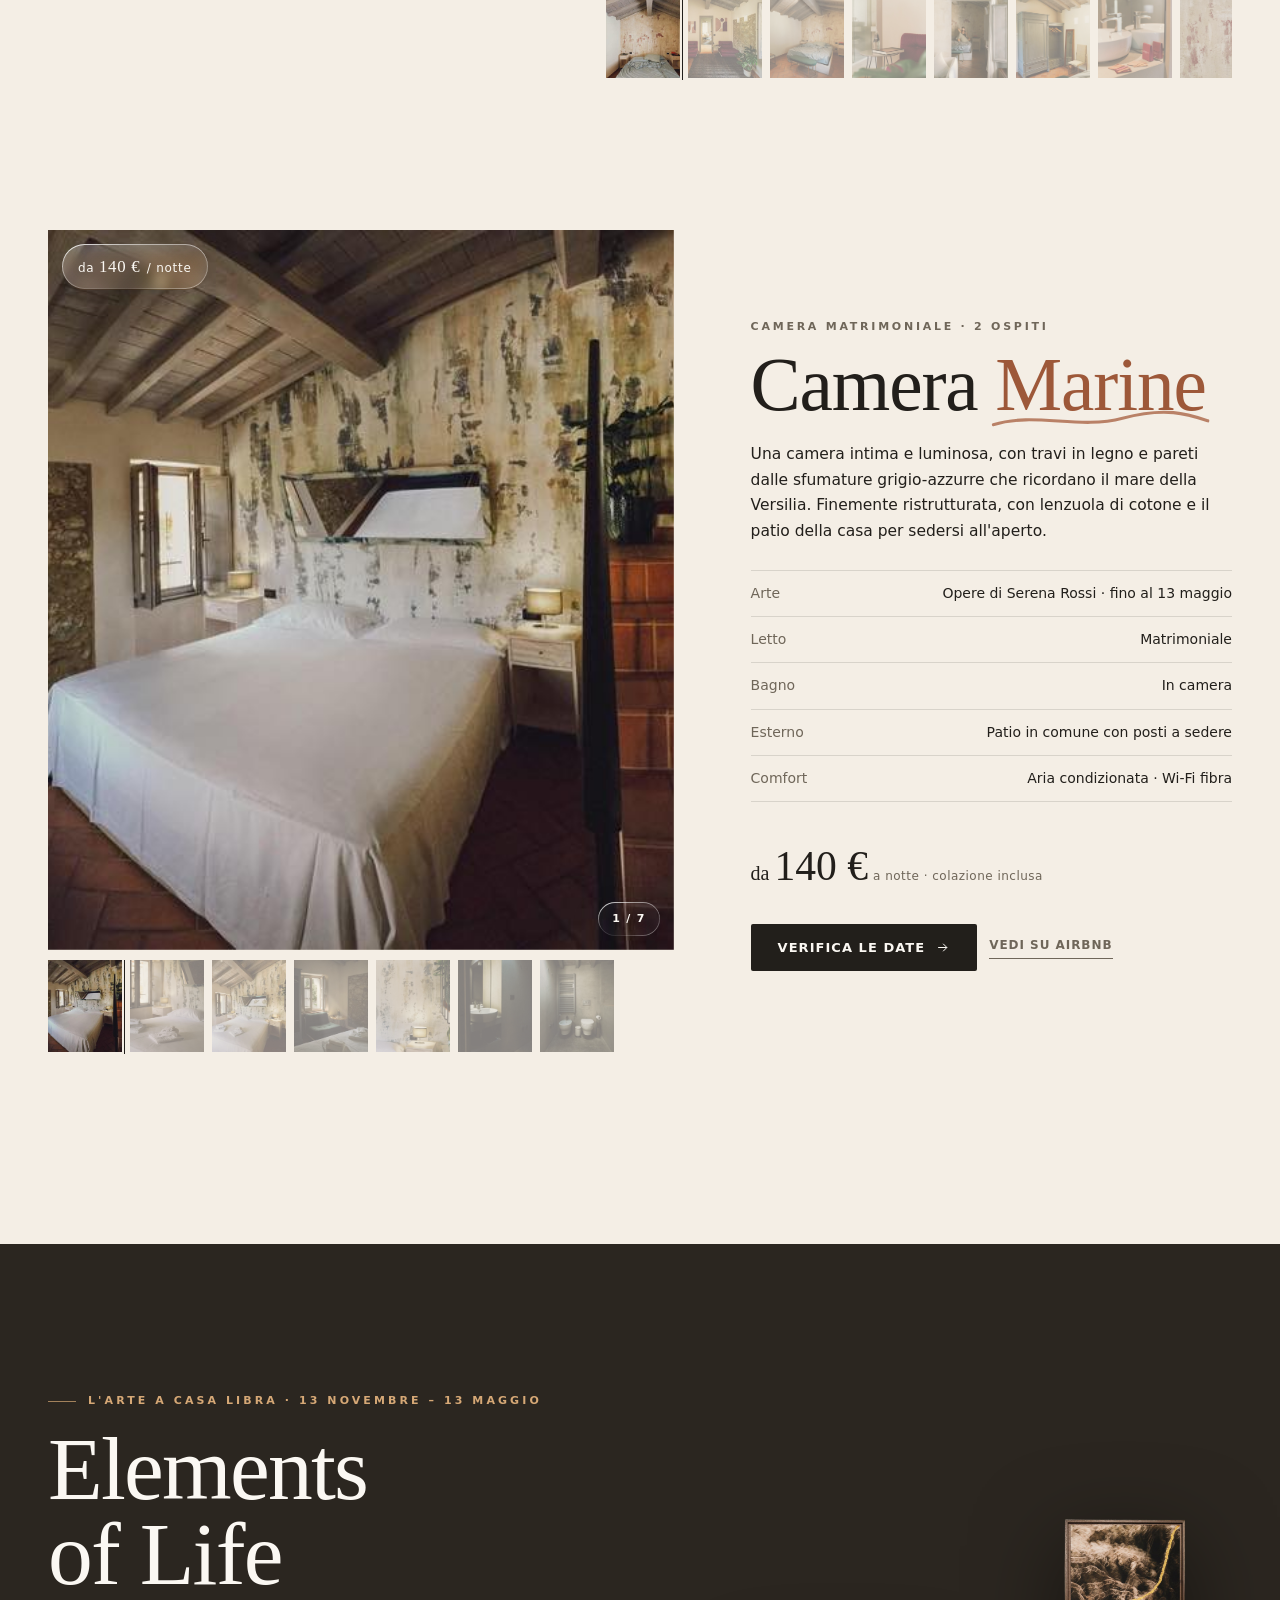
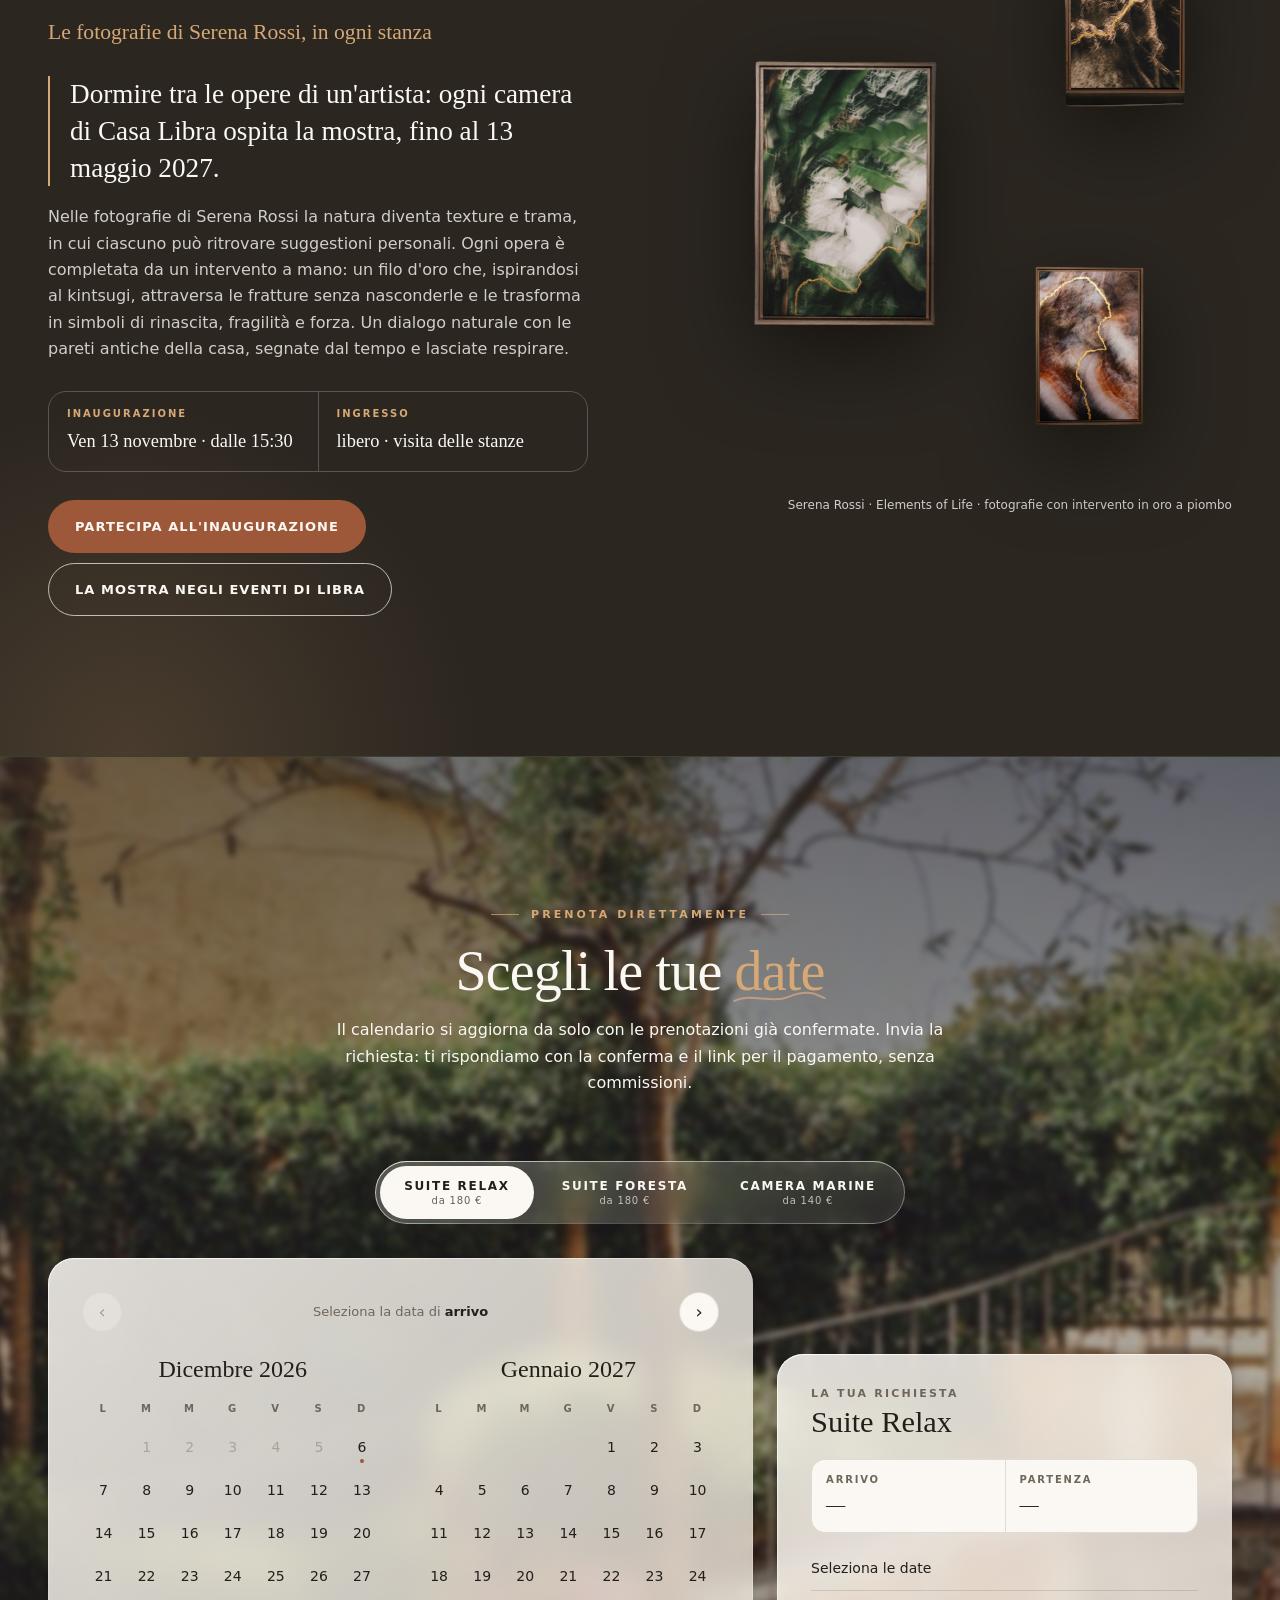
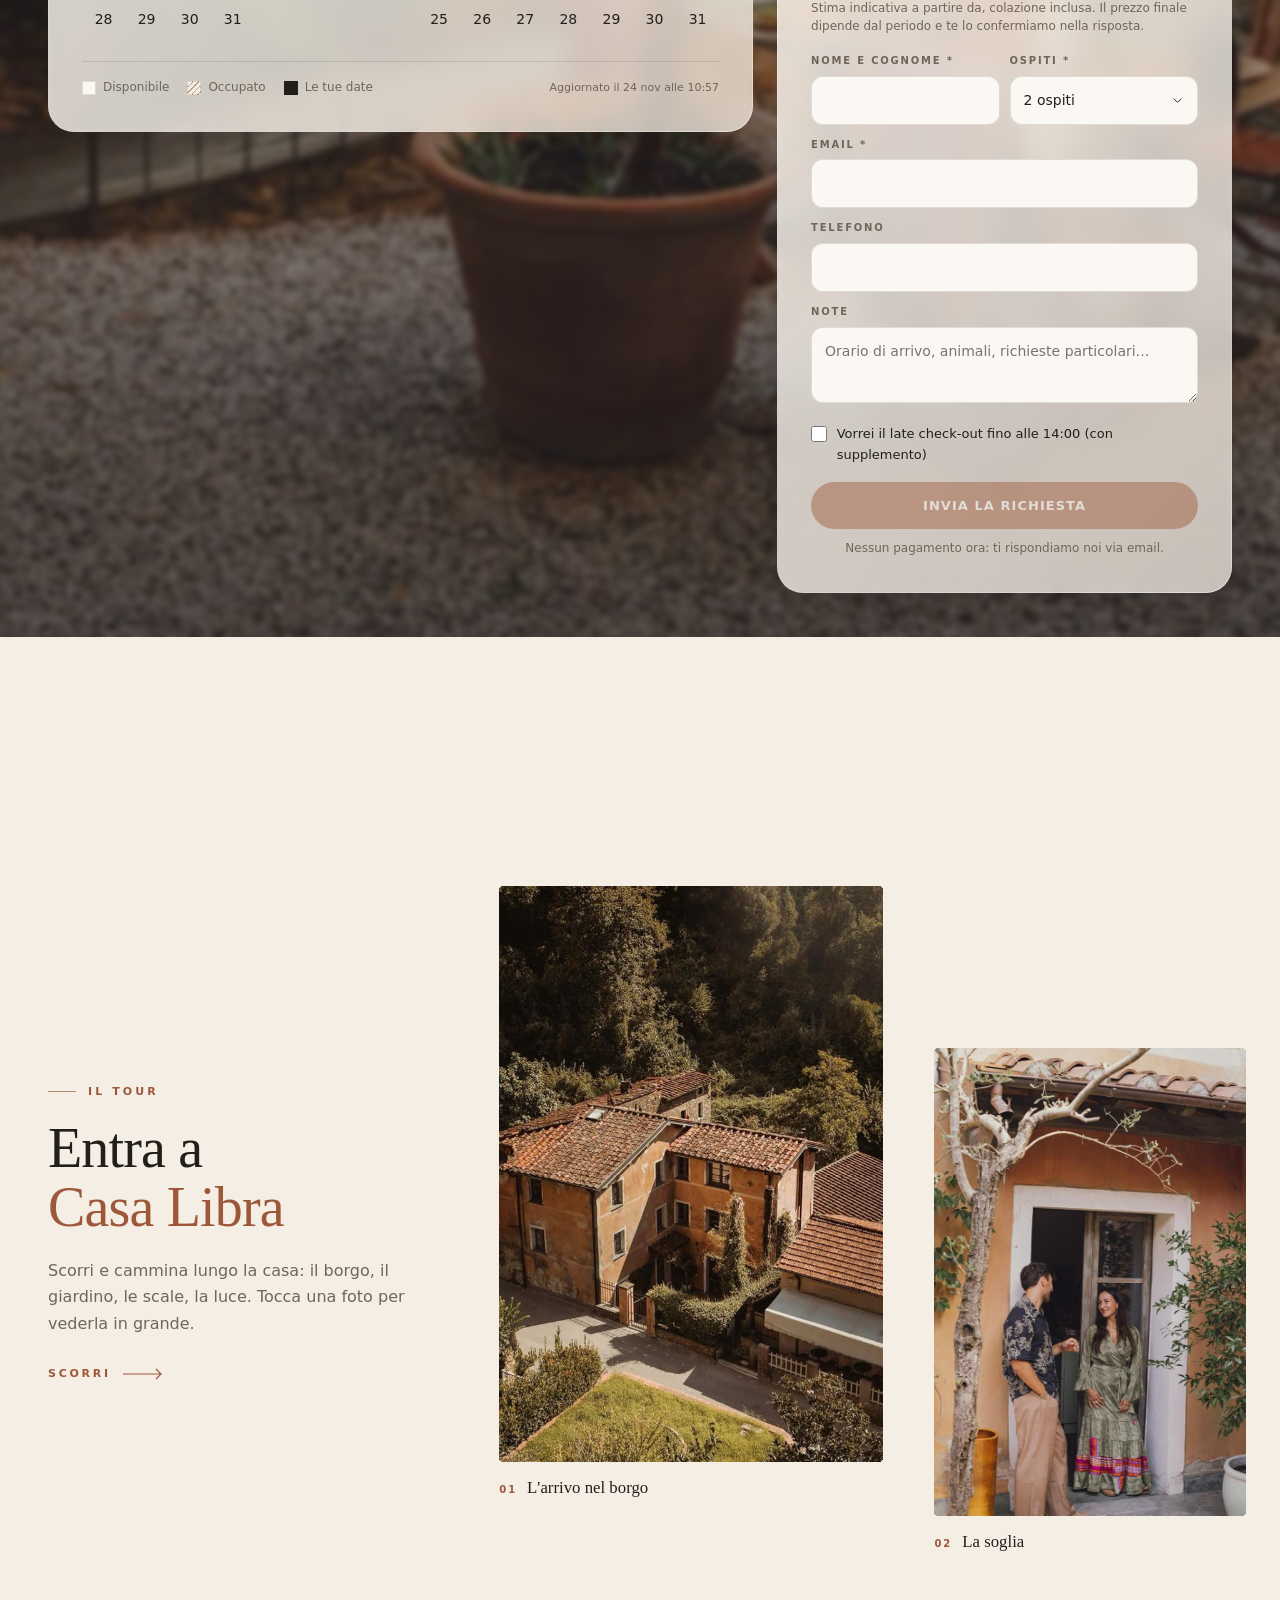
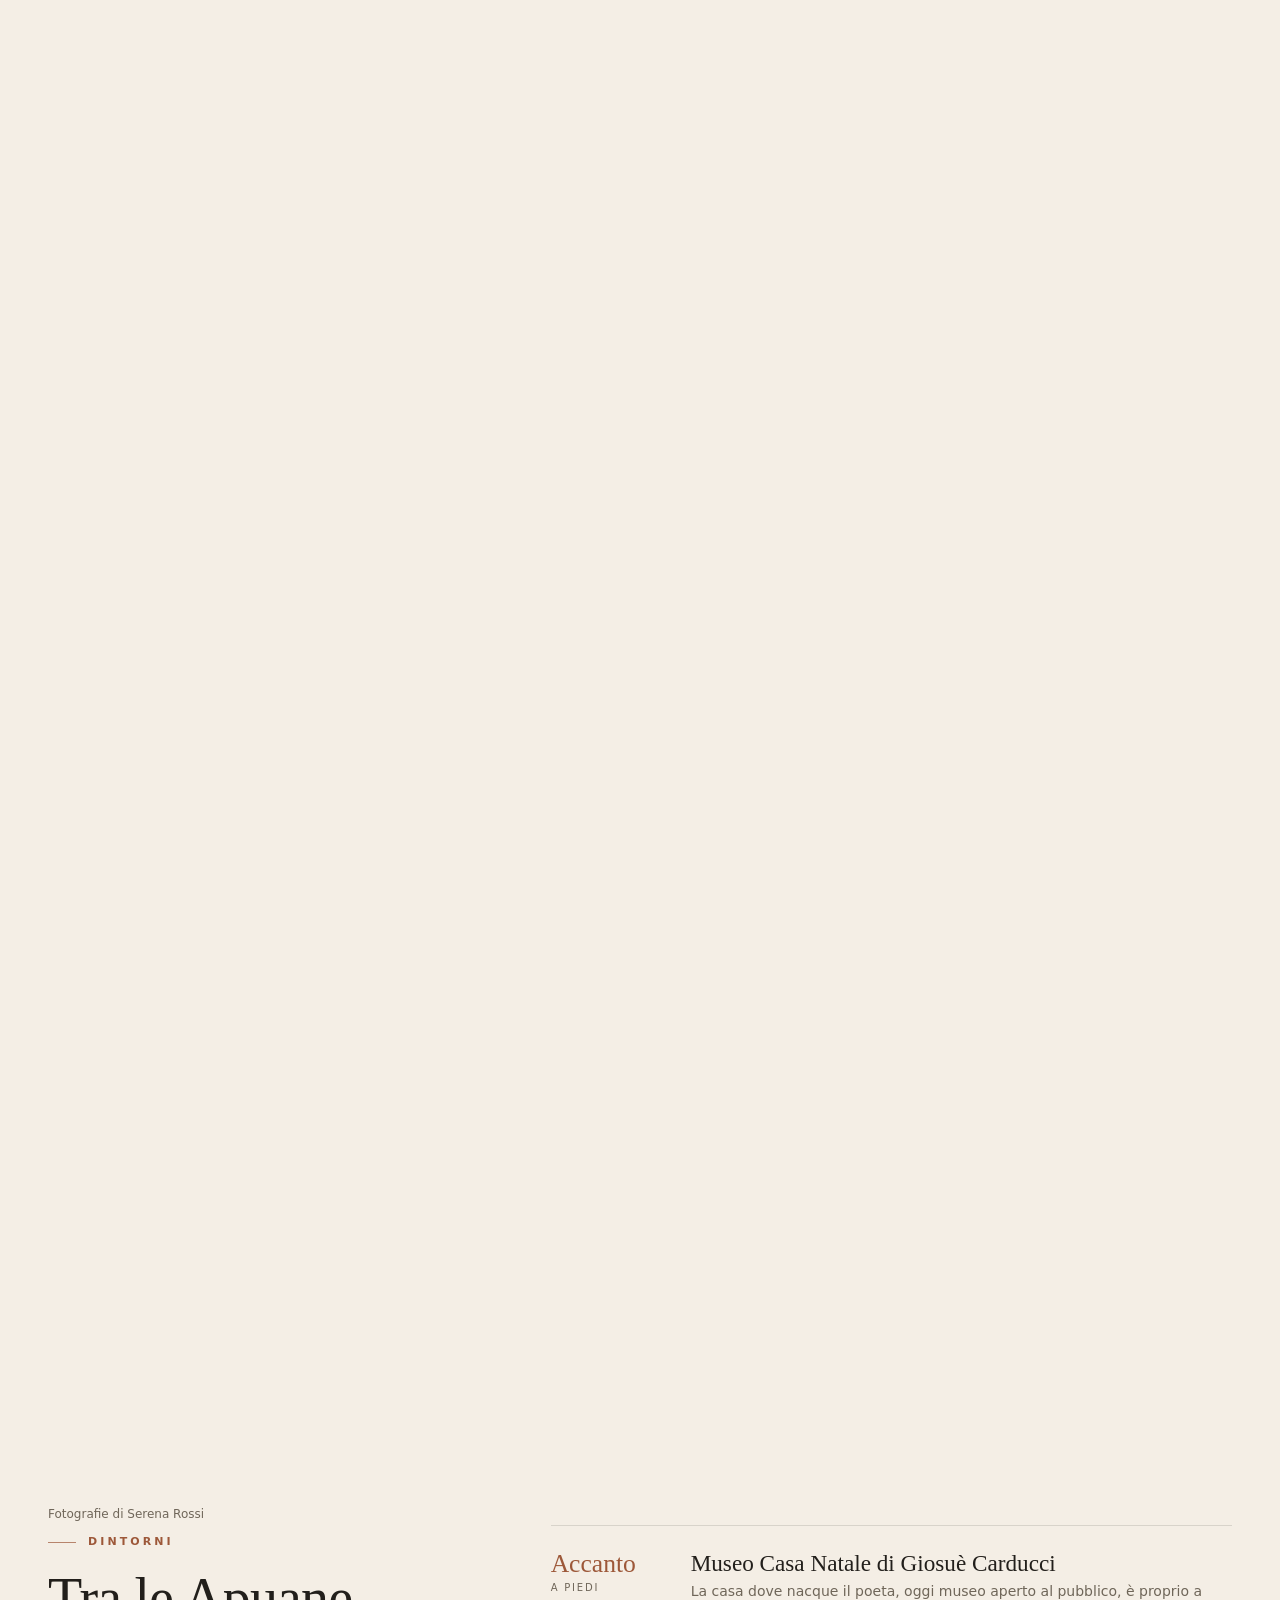
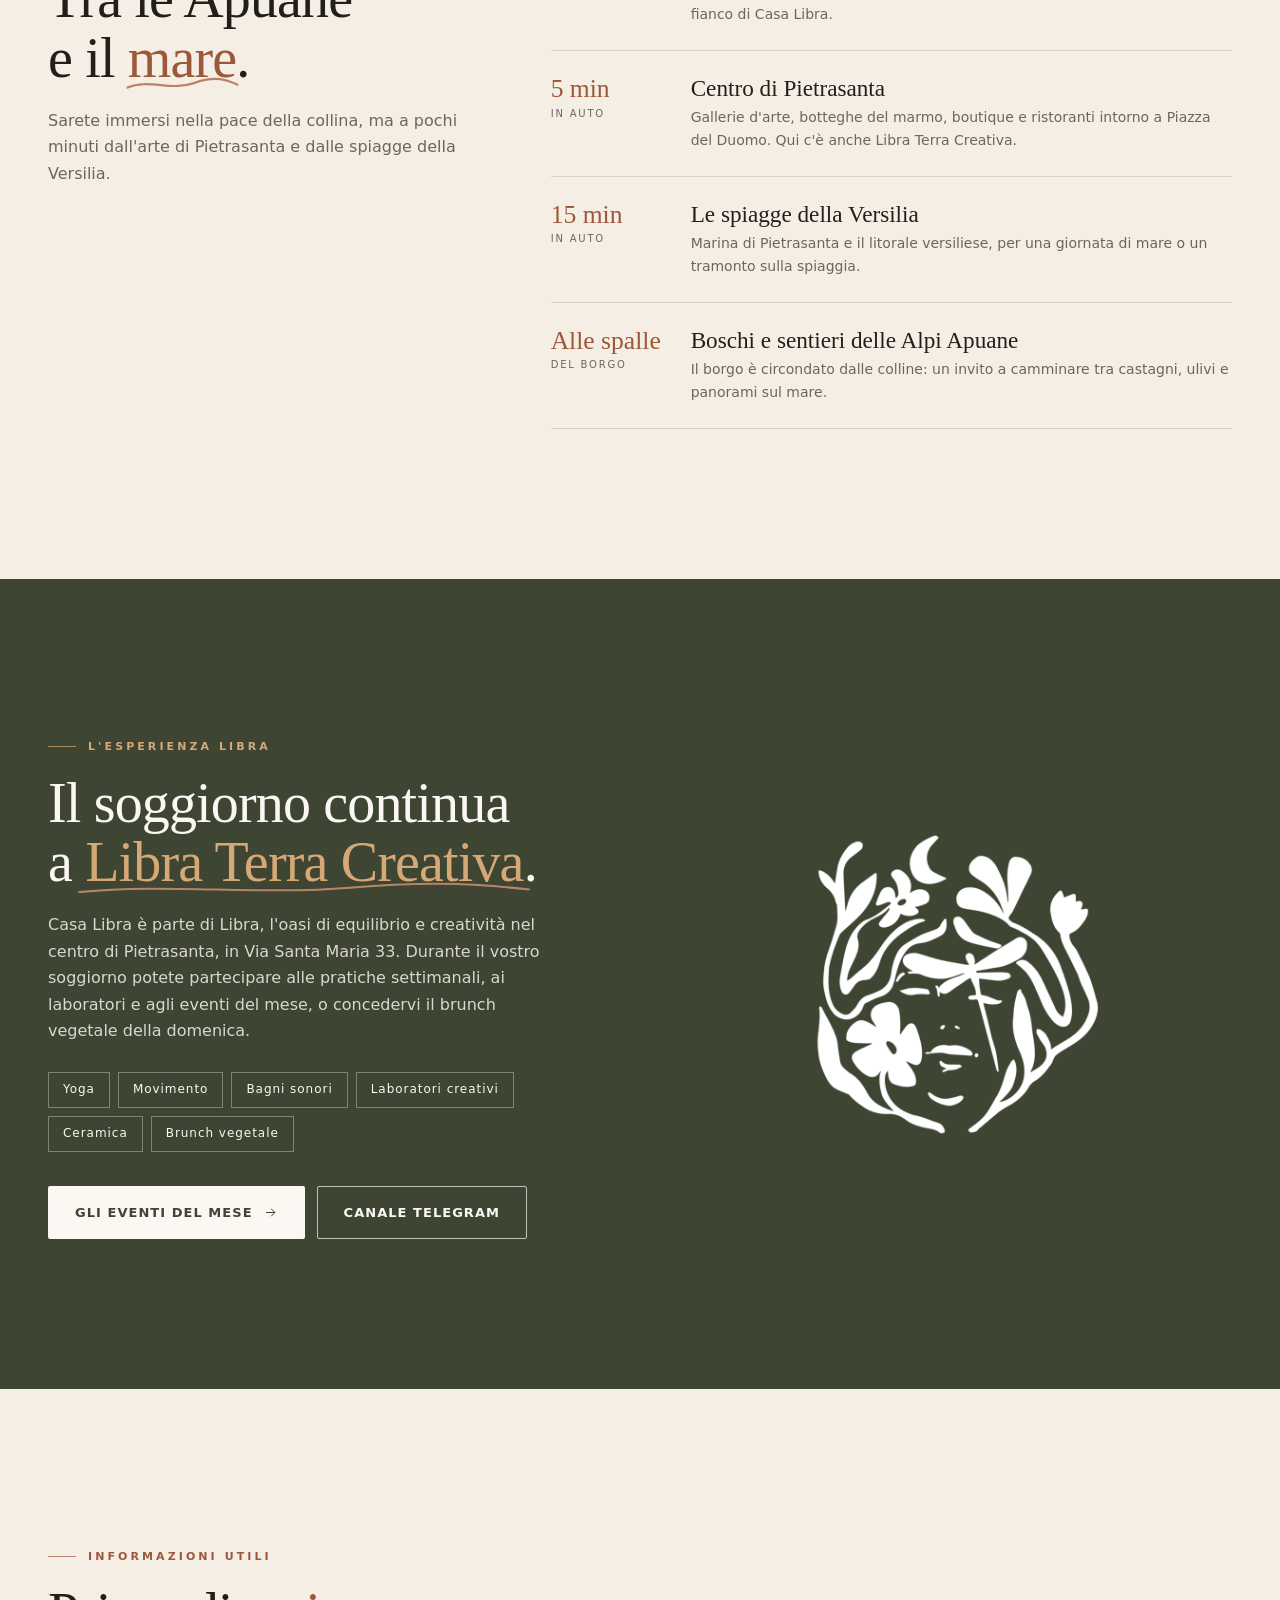
==== commit 58bc51a5: "Add files via upload" ====
--- a/casa-libra/index.html
+++ b/casa-libra/index.html
@@ -31,6 +31,7 @@
 </script>
 <link rel="stylesheet" href="/assets/css/libra-fx.css">
 <script src="/assets/js/libra-fx.js"></script>
+<script src="/assets/js/tema-natale.js"></script>
 <style>
 :root{
   /* Palette · Casa Libra — dalle foto: intonaci, cotto, pietra, bosco */
--- a/assets/css/libra-fx.css
+++ b/assets/css/libra-fx.css
@@ -21,21 +21,37 @@
 html.vt-door .cover{animation:none;opacity:1;transform:rotate(2.5deg);}
 @media(prefers-reduced-motion:reduce){::view-transition-group(*),::view-transition-old(*),::view-transition-new(*){animation:none!important;}}
 
-/* ---------- APERTURA CON IL LOGO ---------- */
-/* finché c'è l'apertura, le animazioni della pagina aspettano */
-html.intro-run body *{animation-play-state:paused!important;}
+/* ---------- APERTURA: la libellula di Libra prende il volo ---------- */
+/* finché c'è l'apertura, le animazioni della pagina aspettano (tranne quelle dell'apertura stessa) */
+html.intro-run body>:not(.intro),html.intro-run body>:not(.intro) *{animation-play-state:paused!important;}
 html.libra-intro::before{content:'';position:fixed;inset:0;z-index:9999;background:var(--sand,#F2ECE3);}
-.intro{position:fixed;inset:0;z-index:9999;background:var(--sand,#F2ECE3);display:grid;place-items:center;color:var(--ink,#221E1A);transition:clip-path 1s cubic-bezier(.75,0,.2,1);clip-path:inset(0 0 0 0);}
-.intro.out{clip-path:inset(0 0 100% 0);}
-.intro-in{display:flex;flex-direction:column;align-items:center;gap:14px;transition:transform 1s cubic-bezier(.75,0,.2,1),opacity .6s;}
-.intro.out .intro-in{transform:translateY(-40px);opacity:0;}
-.intro img{width:78px;height:auto;clip-path:circle(0% at 50% 50%);transform:rotate(-25deg) scale(.9);transition:clip-path 1s cubic-bezier(.2,.7,.3,1),transform 1.2s cubic-bezier(.2,.7,.3,1);}
-.intro.go img{clip-path:circle(75% at 50% 50%);transform:none;}
-.intro b{font-family:var(--serif,'Gambarino',Georgia,serif);font-weight:400;font-size:clamp(2.6rem,7vw,3.8rem);line-height:1;letter-spacing:-.02em;display:flex;overflow:hidden;padding-bottom:.08em;}
-.intro b span{display:inline-block;transform:translateY(110%);transition:transform .9s cubic-bezier(.2,.7,.3,1);transition-delay:calc(.35s + var(--i) * .07s);}
-.intro.go b span{transform:none;}
-.intro small{font-size:10px;letter-spacing:.32em;text-transform:uppercase;font-weight:700;color:var(--clay,#A65D3C);opacity:0;transition:opacity .8s .85s;}
-.intro.go small{opacity:1;}
+.intro{position:fixed;inset:0;z-index:9999;display:grid;place-items:center;overflow:hidden;cursor:pointer;transition:opacity .35s;}
+.intro.skip{opacity:0;pointer-events:none;}
+/* il fondo sabbia: dietro la libellula si apre un cerchio (--r) che scopre la pagina */
+.intro-bg{position:absolute;inset:0;background:var(--sand,#F2ECE3);--r:0px;
+  -webkit-mask:radial-gradient(circle at 50% 48%,transparent var(--r),#000 calc(var(--r) + 1px));
+          mask:radial-gradient(circle at 50% 48%,transparent var(--r),#000 calc(var(--r) + 1px));}
+/* il logo: scritta + libellula, nelle proporzioni del logo ufficiale */
+.intro-logo{position:relative;width:min(440px,58vw);transform:translateX(-11%);}
+.intro-word{display:block;width:100%;height:auto;clip-path:inset(0 100% 0 0);
+  transition:clip-path .9s cubic-bezier(.65,0,.35,1) .1s,opacity .5s .1s,transform .7s .1s;}
+.intro.go .intro-word{clip-path:inset(0 0 0 0);}
+.intro.fast .intro-word{opacity:0;transform:translateY(16px);}
+/* lampo sulla stellina */
+.intro-spark{position:absolute;left:26.2%;top:18%;width:9%;aspect-ratio:1;border-radius:50%;translate:-50% -50%;opacity:0;
+  background:radial-gradient(circle,rgba(255,250,240,.95),rgba(255,250,240,0) 62%);}
+.intro.go .intro-spark{animation:introSpark .9s .75s cubic-bezier(.2,.7,.3,1) both;}
+@keyframes introSpark{0%{opacity:0;scale:.3;}35%{opacity:1;scale:1.4;}100%{opacity:0;scale:.5;}}
+/* la libellula: in fondo alla scritta, un po' più in alto, la coda sotto la riga */
+.intro-fly{position:absolute;left:80.5%;top:-46%;width:44.6%;height:auto;overflow:visible;fill:var(--ink,#221E1A);
+  transform-origin:55% 25%;will-change:transform;opacity:0;translate:0 -10px;transition:opacity .6s .45s,translate .9s .45s cubic-bezier(.2,.7,.3,1);}
+.intro.go .intro-fly{opacity:1;translate:0 0;}
+/* le ali battono attorno al corpo: lente a riposo, velocissime al decollo */
+.if-w{transform-box:view-box;animation:introFlap .32s ease-in-out infinite alternate;}
+.if-l{transform-origin:466px 235px;}
+.if-r{transform-origin:528px 235px;}
+.intro.fast .if-w{animation-duration:.065s;}
+@keyframes introFlap{to{transform:scaleX(.38);}}
 
 /* ---------- NASTRO DI PAROLE ---------- */
 .ribbon{position:relative;z-index:3;overflow:hidden;background:var(--olive,#2E3A2C);color:var(--linen,#FCFAF6);transform:rotate(-2deg);margin:-14px -3vw;padding:20px 0;box-shadow:0 18px 40px rgba(0,0,0,.12);}
@@ -70,3 +86,19 @@
 .pv-hero .stamp,.hero .stamp{position:absolute;right:max(16px,5vw);bottom:clamp(30px,9vh,90px);z-index:4;}
 .hero .stamp{right:max(84px,8vw);}
 @media(max-width:760px){.pv-hero .stamp,.hero .stamp{top:96px;bottom:auto;right:16px;}}
+
+/* ---------- PUNTATORE: la libellula (al posto del pallino e del cerchio) ---------- */
+.cur-fly{display:none;}
+@media (hover:hover) and (pointer:fine){
+  html.has-fly .cur-dot{display:none!important;}
+  html.has-fly .cur-ring:not(.on-img){opacity:0!important;}
+  .cur-fly{display:block;position:fixed;left:0;top:0;z-index:501;width:30px;pointer-events:none;will-change:transform;fill:var(--ink,#221E1A);transition:opacity .2s;}
+  .cur-fly svg{display:block;width:100%;height:auto;overflow:visible;transform-origin:55% 11%;transition:transform .3s cubic-bezier(.2,.7,.3,1);}
+  .cur-fly .if-w{transform-box:view-box;animation:introFlap .4s ease-in-out infinite alternate;}
+  .cur-fly.moving .if-w{animation-duration:.08s;}
+  .cur-fly.on-link{fill:var(--clay,#A65D3C);}
+  .cur-fly.on-link svg{transform:scale(1.35);}
+  .cur-fly.on-dark{fill:var(--linen,#FCFAF6);}
+  .cur-fly.cur-hide{opacity:0;}
+}
+@media(prefers-reduced-motion:reduce){.cur-fly .if-w{animation:none;}}
